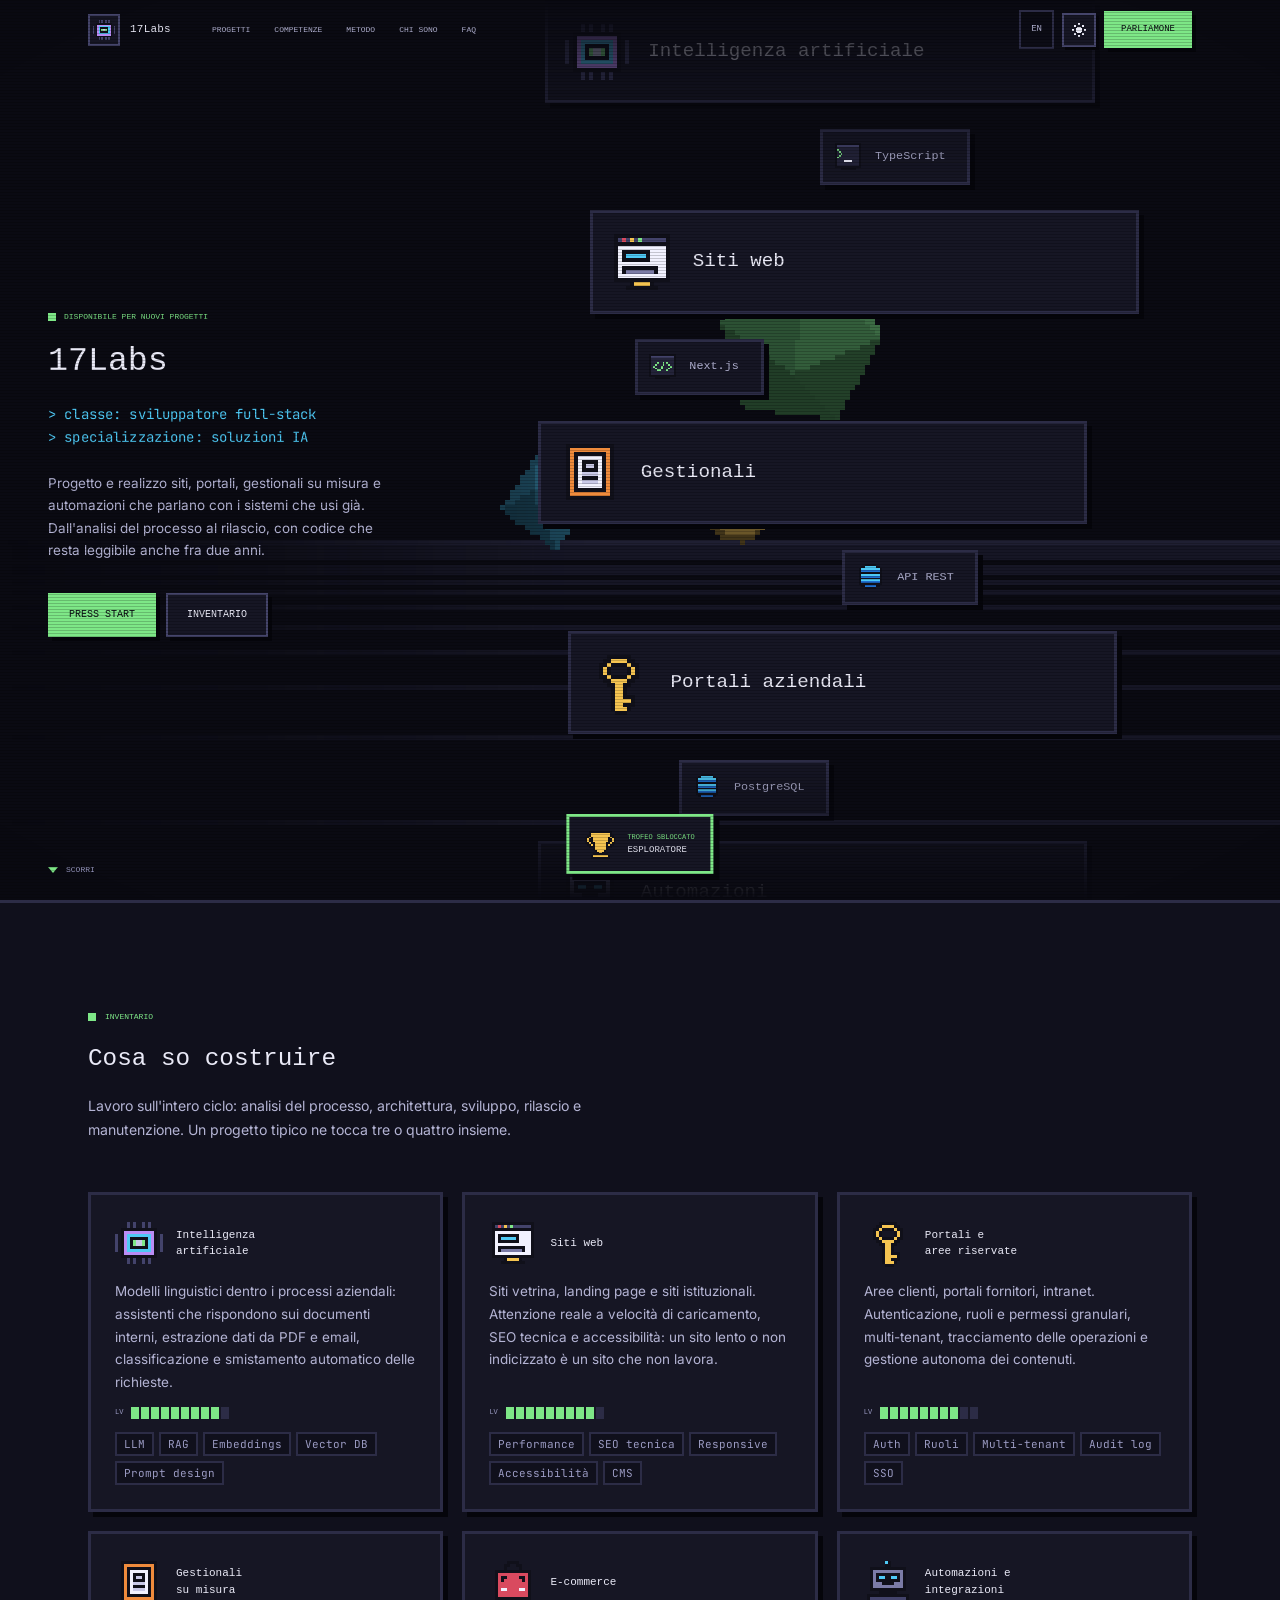
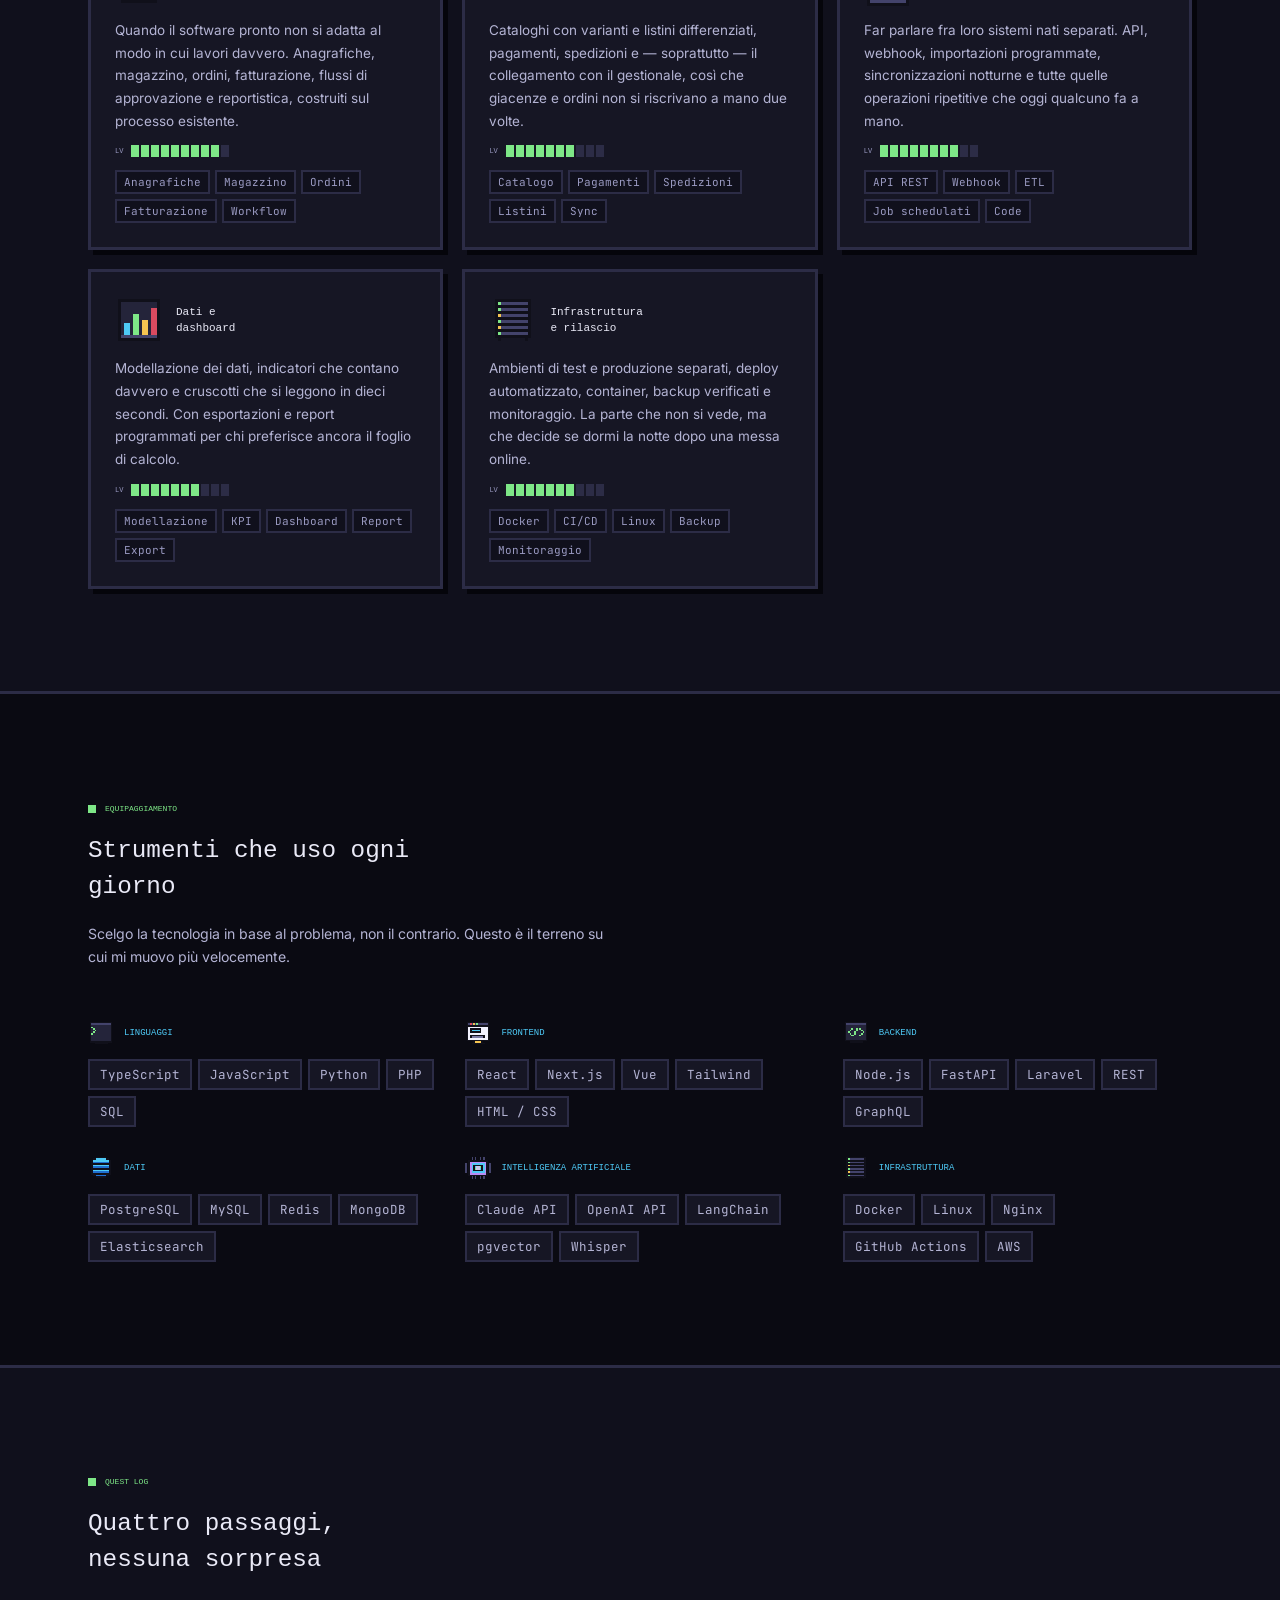
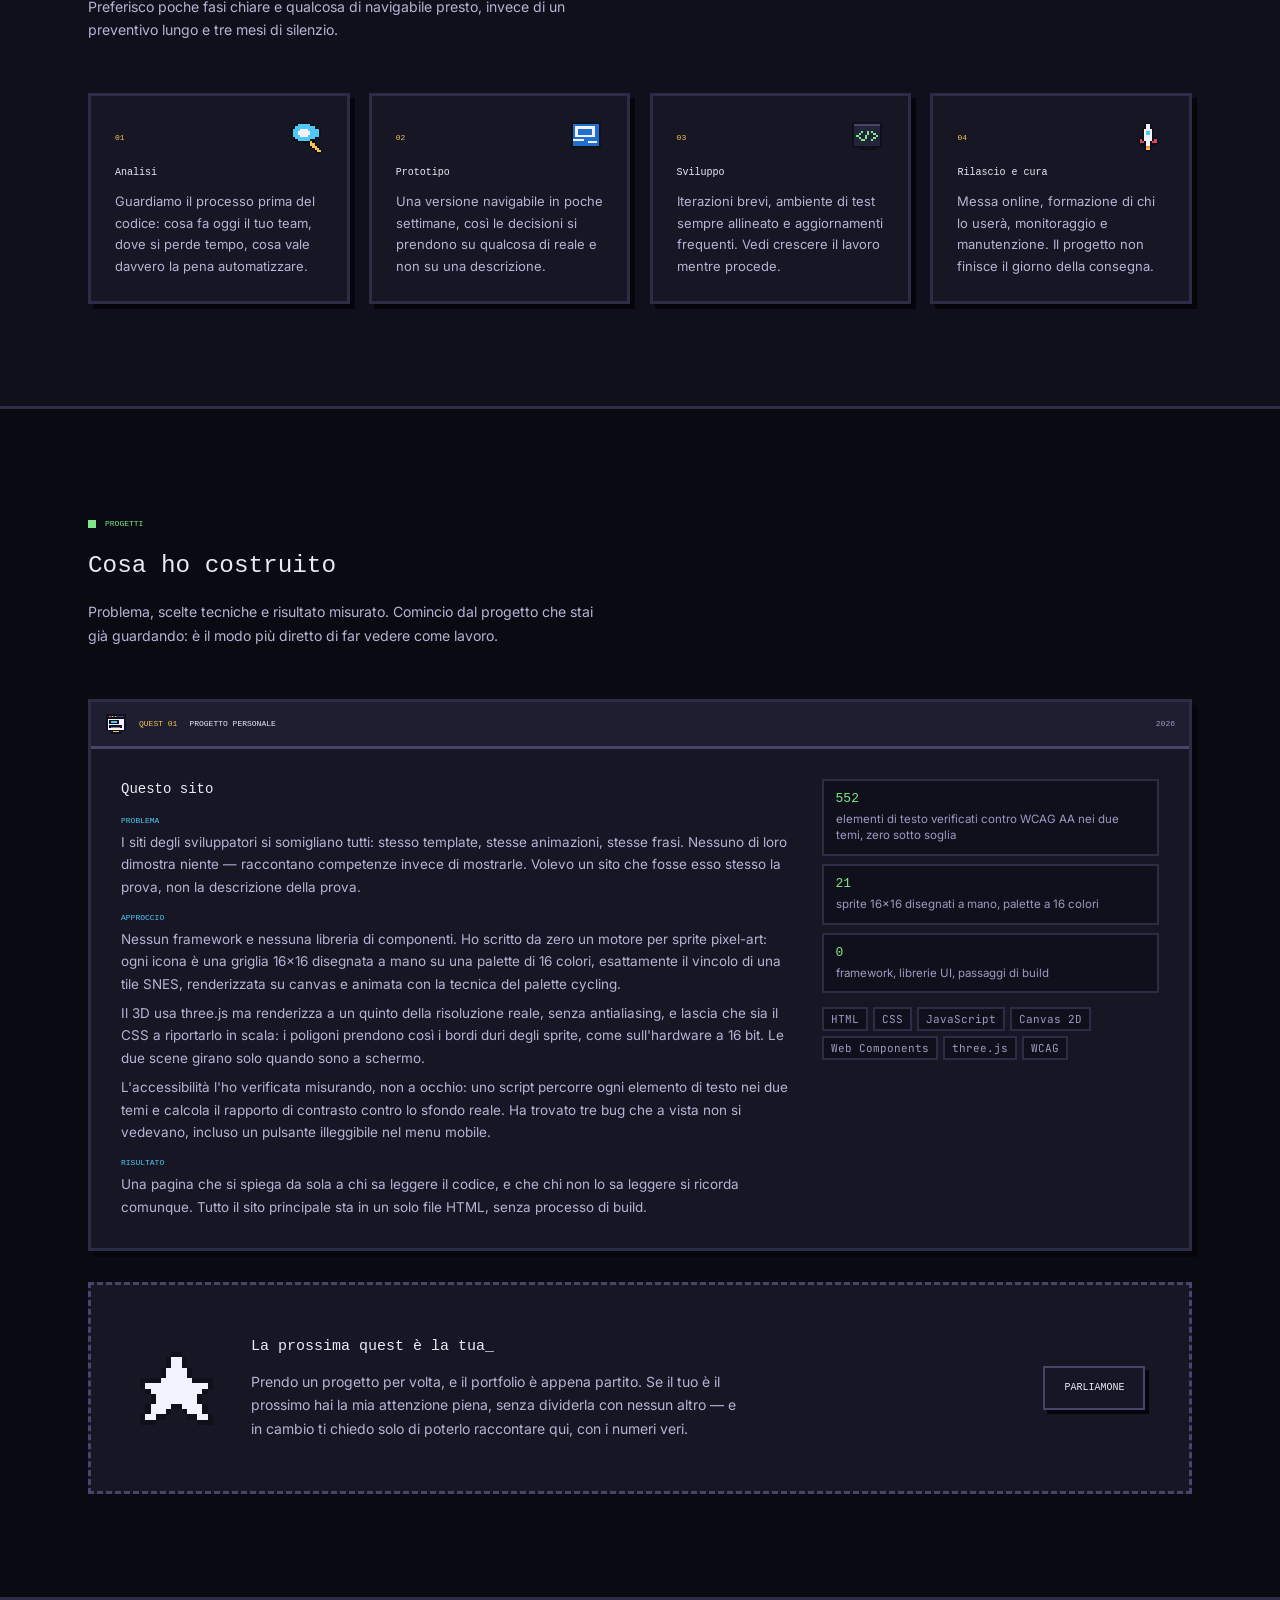
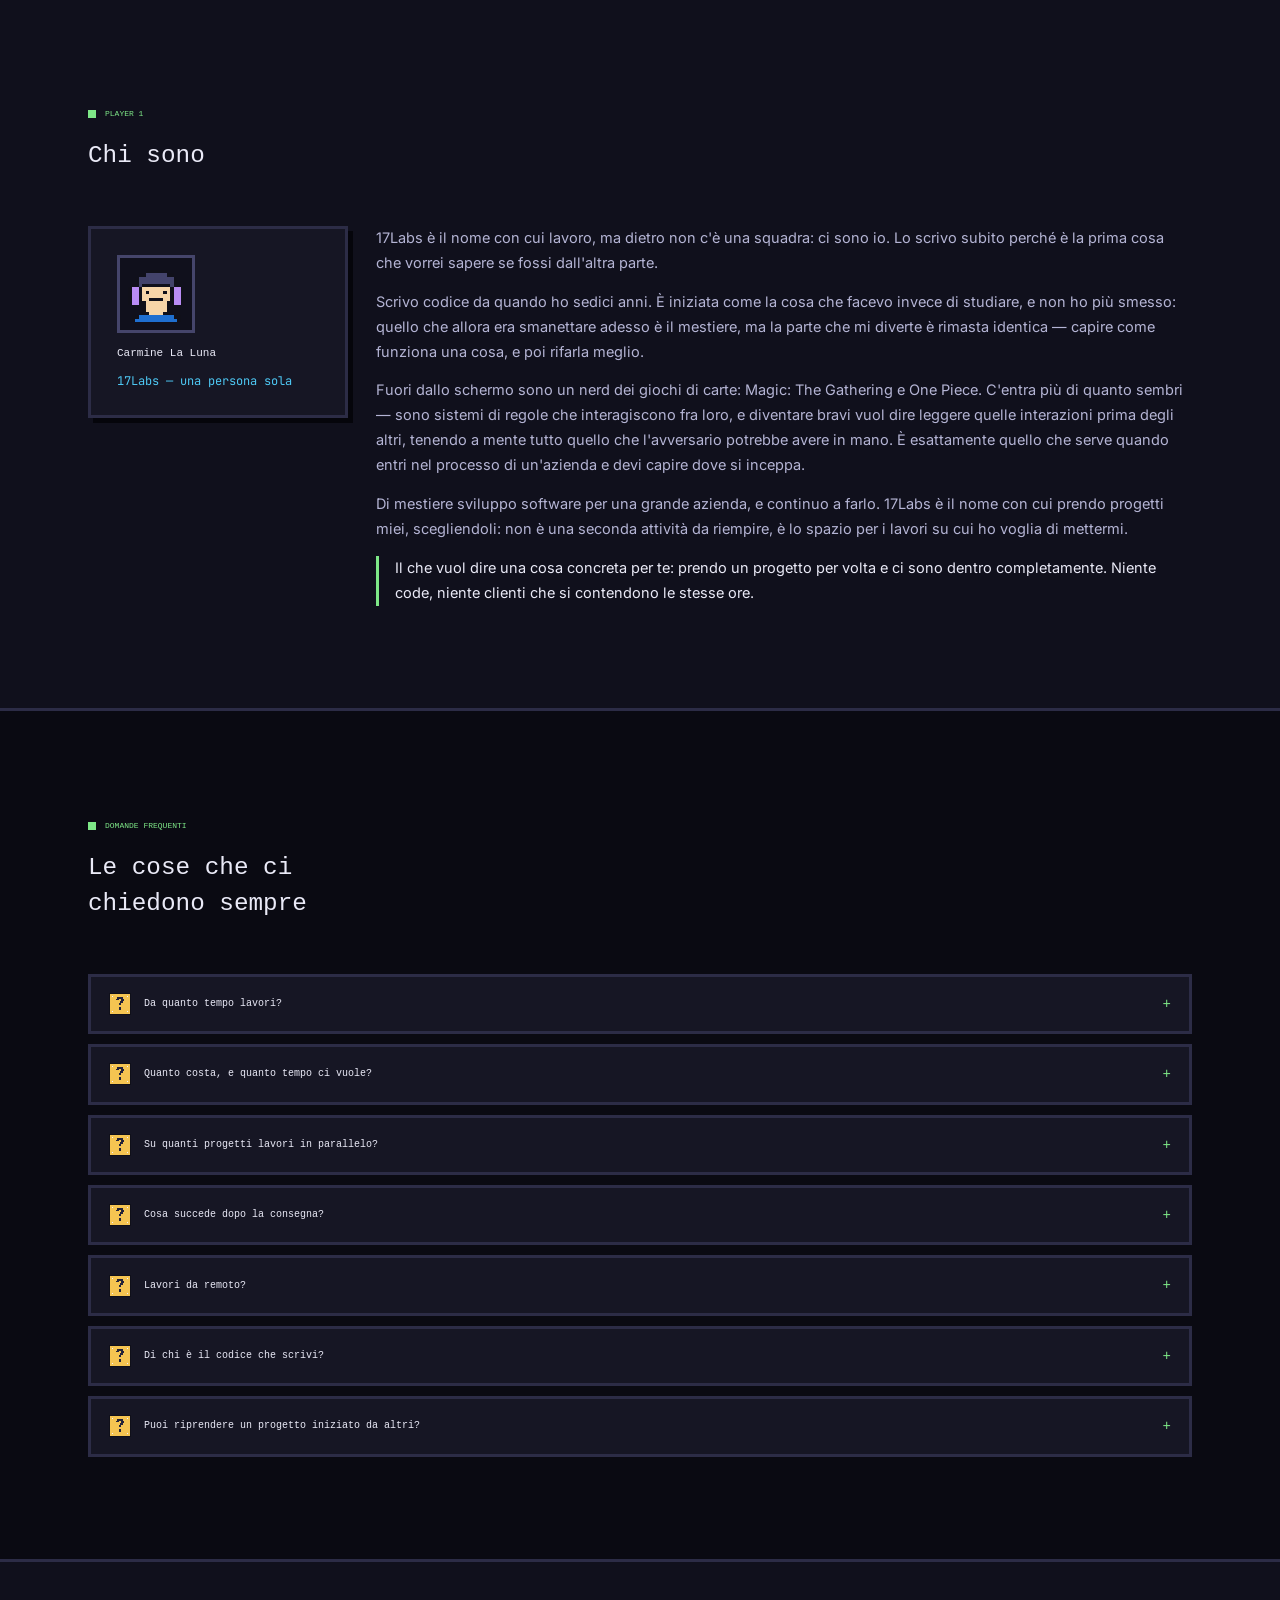
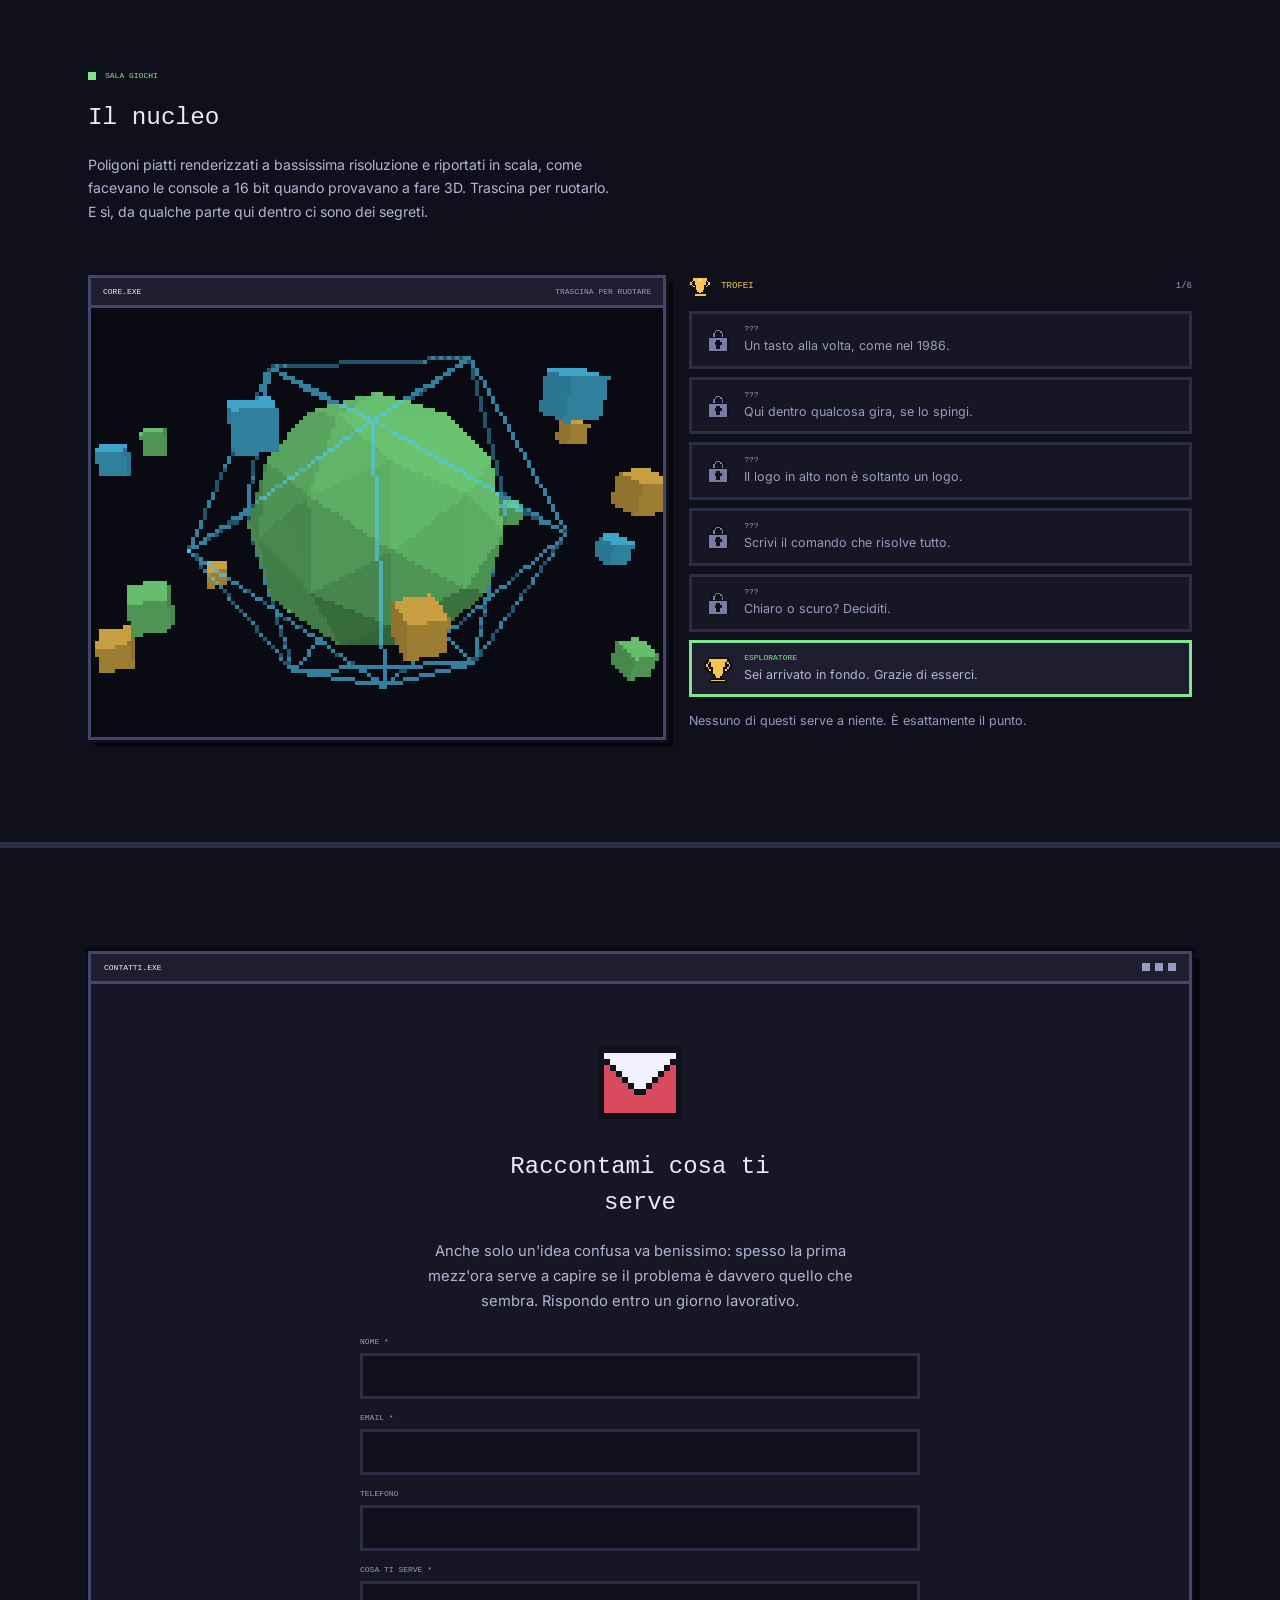
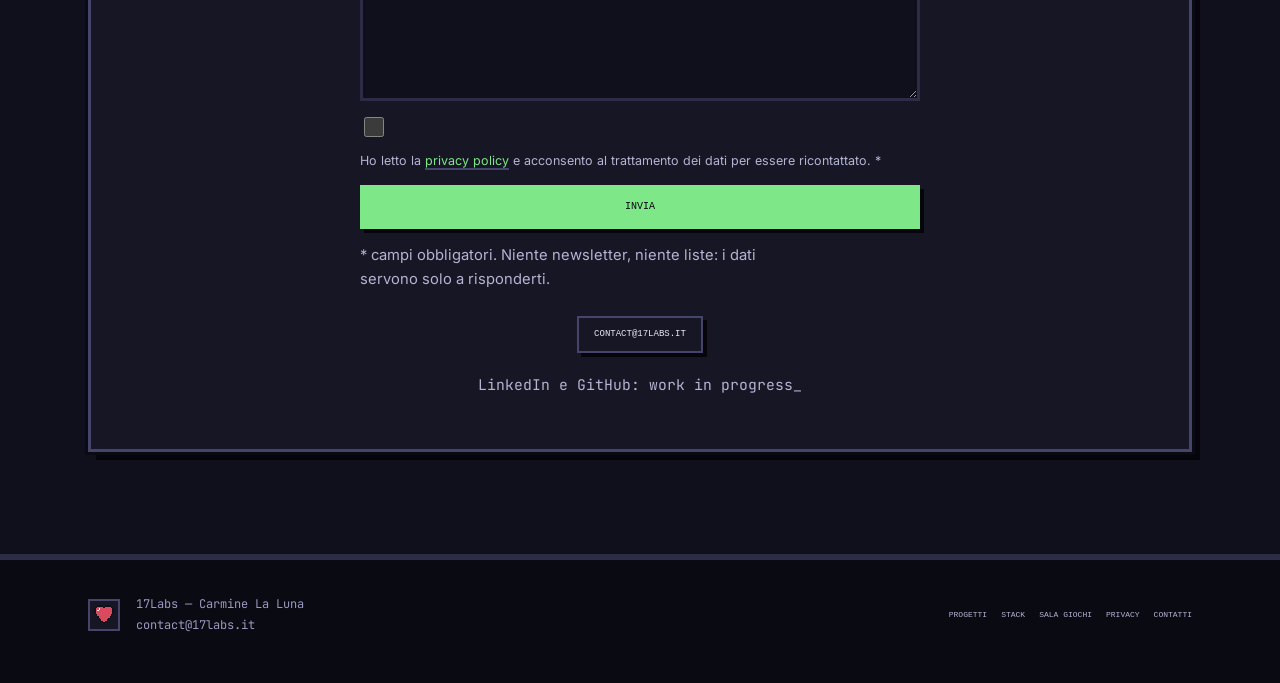
==== index.html @ a0fd3eeb "Sito 17Labs: versione italiana e inglese Sito statico senza framework ne' passaggi di build.  - moto" ====
<!doctype html>
<html lang="it" data-theme="dark">
<head>
<meta charset="utf-8">
<meta name="viewport" content="width=device-width,initial-scale=1,viewport-fit=cover">
<!-- SEGNAPOSTO: nome dello studio e descrizione -->
<title>17Labs — Sviluppo software e soluzioni IA</title>
<meta name="description" content="Siti, portali, gestionali su misura e integrazioni basate su intelligenza artificiale. Dall'analisi al rilascio.">
<meta name="theme-color" content="#0a0a12" media="(prefers-color-scheme: dark)">
<meta name="theme-color" content="#f1f1f3" media="(prefers-color-scheme: light)">
<!-- SEGNAPOSTO: sostituire il dominio quando il sito è online -->
<meta property="og:type" content="website">
<meta property="og:site_name" content="17Labs">
<meta property="og:title" content="17Labs — Sviluppo software e soluzioni IA">
<meta property="og:description" content="Siti, portali, gestionali su misura e integrazioni basate su intelligenza artificiale. Dall'analisi al rilascio.">
<meta property="og:locale" content="it_IT">
<!-- og:image richiede un URL assoluto: relativo non funziona su nessuna piattaforma -->
<meta property="og:image" content="https://17labs.it/og.png">
<meta property="og:image:width" content="1200">
<meta property="og:image:height" content="630">
<meta property="og:image:alt" content="17Labs — sviluppo software e soluzioni IA">
<meta property="og:url" content="https://17labs.it/">
<link rel="canonical" href="https://17labs.it/">
<link rel="alternate" hreflang="it" href="https://17labs.it/">
<link rel="alternate" hreflang="en" href="https://17labs.it/en/">
<link rel="alternate" hreflang="x-default" href="https://17labs.it/">
<meta name="twitter:image" content="https://17labs.it/og.png">
<meta name="twitter:card" content="summary_large_image">
<meta name="twitter:title" content="17Labs — Sviluppo software e soluzioni IA">
<meta name="twitter:description" content="Siti, portali, gestionali su misura e integrazioni basate su intelligenza artificiale.">
<!-- Tipo Person, non ProfessionalService: quest'ultimo dichiara un'attività
     registrata. Passa a ProfessionalService quando apri la partita IVA.
     SEGNAPOSTO: url, email e sameAs con i profili reali. -->
<script type="application/ld+json">
{
  "@context": "https://schema.org",
  "@type": "Person",
  "name": "Carmine La Luna",
  "alternateName": "17Labs",
  "jobTitle": "Sviluppatore software",
  "description": "Sviluppo siti, portali, gestionali su misura e integrazioni basate su intelligenza artificiale.",
  "url": "https://17labs.it/",
  "email": "contact@17labs.it",
  "knowsLanguage": "it",
  "knowsAbout": [
    "Sviluppo software su misura",
    "Sviluppo siti web",
    "Portali e aree riservate",
    "Gestionali aziendali",
    "Integrazione di modelli linguistici"
  ]
}
</script>
<link rel="stylesheet" href="assets/fonts.css">
<link rel="icon" href="data:image/svg+xml,%3Csvg xmlns='http://www.w3.org/2000/svg' viewBox='0 0 16 16' shape-rendering='crispEdges'%3E%3Crect width='16' height='16' fill='%230a0a12'/%3E%3Crect x='3' y='3' width='10' height='10' fill='%23b98cf5'/%3E%3Crect x='4' y='4' width='8' height='8' fill='%234ec9f5'/%3E%3Crect x='6' y='6' width='4' height='4' fill='%23f2f2ff'/%3E%3C/svg%3E">
<script>
  (function () {
    try {
      var t = localStorage.getItem('dev-theme');
      if (t === 'light' || t === 'dark') document.documentElement.setAttribute('data-theme', t);
    } catch (e) {}
  })();
</script>
<link rel="stylesheet" href="assets/style.css">
</head>
<body>

<a class="skip px" href="#top">SALTA AL CONTENUTO</a>
<div class="crt" aria-hidden="true"></div>

<!-- Boot screen: una volta per sessione, saltabile con un tasto qualsiasi -->
<div class="boot" id="boot" hidden>
  <pixel-icon sprite="chip" aria-hidden="true"></pixel-icon>
  <p class="boot__name px">17LABS</p>
  <p class="boot__line" id="boot-line"></p>
  <p class="boot__press px blink">PREMI UN TASTO</p>
</div>

<noscript>
  <p style="padding:80px 20px 20px;max-width:60ch;margin:0 auto;line-height:1.7">
    Questa pagina usa JavaScript per le animazioni e il menu, ma i contenuti
    (competenze, stack, metodo, contatti) sono tutti leggibili qui sotto.
  </p>
</noscript>

<div class="toast" id="toast" role="status" aria-live="polite">
  <pixel-icon sprite="trophy" aria-hidden="true"></pixel-icon>
  <span class="toast__txt">
    <span class="toast__k">TROFEO SBLOCCATO</span>
    <span class="toast__n" id="toast-name"></span>
  </span>
</div>

<!-- ============================ NAV ============================ -->
<header class="nav" id="nav">
  <div class="wrap nav__inner">
    <!-- SEGNAPOSTO: nome dello studio -->
    <a class="brand px" href="#top">
      <span class="brand__mark"><pixel-icon sprite="chip" style="--px-size:22px"></pixel-icon></span>
      17Labs
    </a>
    <nav class="nav__links px">
      <a href="#progetti">PROGETTI</a>
      <a href="#competenze">COMPETENZE</a>
      <a href="#processo">METODO</a>
      <a href="#chi-sono">CHI SONO</a>
      <a href="#faq">FAQ</a>
    </nav>
    <div class="nav__end">
      <a class="lang px" href="en/" hreflang="en" lang="en">EN</a>
      <button class="icon-btn" id="theme-toggle" type="button" aria-label="Cambia tema chiaro/scuro">
        <svg class="icon-sun" viewBox="0 0 16 16" shape-rendering="crispEdges" fill="currentColor"><path d="M7 1h2v2H7zM7 13h2v2H7zM1 7h2v2H1zM13 7h2v2h-2zM3 3h2v2H3zM11 3h2v2h-2zM3 11h2v2H3zM11 11h2v2h-2zM6 5h4v1H6zM5 6h6v4H5zM6 10h4v1H6z"/></svg>
        <svg class="icon-moon" viewBox="0 0 16 16" shape-rendering="crispEdges" fill="currentColor"><path d="M5 2h6v1H5zM4 3h5v1H4zM3 4h4v1H3zM3 5h3v1H3zM2 6h4v1H2zM2 7h4v1H2zM2 8h4v1H2zM2 9h4v1H2zM3 10h3v1H3zM3 11h4v1H3zM4 12h5v1H4zM5 13h6v1H5z"/></svg>
      </button>
      <a class="btn btn--primary" href="#contatti">PARLIAMONE</a>
      <button class="icon-btn nav__burger" id="nav-toggle" type="button"
              aria-expanded="false" aria-controls="nav-menu" aria-label="Apri il menu">
        <svg viewBox="0 0 16 16" shape-rendering="crispEdges" fill="currentColor" aria-hidden="true"><path d="M2 3h12v2H2zM2 7h12v2H2zM2 11h12v2H2z"/></svg>
      </button>
    </div>
  </div>

  <nav class="nav__menu" id="nav-menu" hidden aria-label="Menu principale">
    <a href="#progetti">PROGETTI</a>
    <a href="#competenze">COMPETENZE</a>
    <a href="#processo">METODO</a>
    <a href="#chi-sono">CHI SONO</a>
    <a href="#stack">STACK</a>
    <a href="#faq">FAQ</a>
    <a href="#arcade">SALA GIOCHI</a>
    <a class="btn btn--primary btn--lg" href="#contatti">PARLIAMONE</a>
  </nav>
</header>

<!-- ============================ HERO ============================ -->
<main id="top">
<section class="hero">
  <div class="hero__gl" id="hero-gl" aria-hidden="true"></div>
  <div class="hero__intro">
    <p class="hero__kicker px"><i class="blink"></i>DISPONIBILE PER NUOVI PROGETTI</p>
    <!-- SEGNAPOSTO: nome dello studio -->
    <h1>17Labs</h1>
    <p class="hero__class">&gt; classe: sviluppatore full-stack<br>&gt; specializzazione: soluzioni IA</p>
    <p class="hero__body">
      Progetto e realizzo siti, portali, gestionali su misura e automazioni che parlano
      con i sistemi che usi già. Dall'analisi del processo al rilascio, con codice
      che resta leggibile anche fra due anni.
    </p>
    <div class="hero__cta">
      <a class="btn btn--primary btn--lg" href="#contatti">PRESS START</a>
      <a class="btn btn--lg" href="#competenze">INVENTARIO</a>
    </div>
  </div>

  <div class="hero__stage">
    <div class="marquee" id="marquee">
      <div class="marquee__track" id="track"><!-- generato via JS --></div>
    </div>
  </div>

  <p class="scroll-hint px"><i></i> SCORRI</p>
</section>

<!-- ============================ COMPETENZE ============================ -->
<section class="section section--alt" id="competenze">
  <div class="wrap">
    <div class="section__head">
      <p class="eyebrow px"><i></i>INVENTARIO</p>
      <h2>Cosa so costruire</h2>
      <p class="section__lede">
        Lavoro sull'intero ciclo: analisi del processo, architettura, sviluppo, rilascio e
        manutenzione. Un progetto tipico ne tocca tre o quattro insieme.
      </p>
    </div>

    <!-- NOTA: i valori data-level (0-10) sono da tarare, li ho messi come segnaposto -->
    <div class="skills">
      <article class="skill">
        <div class="skill__top">
          <pixel-icon sprite="chip" aria-hidden="true"></pixel-icon>
          <h3>Intelligenza<br>artificiale</h3>
        </div>
        <p>Modelli linguistici dentro i processi aziendali: assistenti che rispondono sui documenti interni, estrazione dati da PDF e email, classificazione e smistamento automatico delle richieste.</p>
        <div class="xp" data-level="9"><span class="xp__label px">LV</span><span class="xp__bar"></span></div>
        <ul class="tags"><li>LLM</li><li>RAG</li><li>Embeddings</li><li>Vector DB</li><li>Prompt design</li></ul>
      </article>

      <article class="skill">
        <div class="skill__top">
          <pixel-icon sprite="browser" aria-hidden="true"></pixel-icon>
          <h3>Siti web</h3>
        </div>
        <p>Siti vetrina, landing page e siti istituzionali. Attenzione reale a velocità di caricamento, SEO tecnica e accessibilità: un sito lento o non indicizzato è un sito che non lavora.</p>
        <div class="xp" data-level="9"><span class="xp__label px">LV</span><span class="xp__bar"></span></div>
        <ul class="tags"><li>Performance</li><li>SEO tecnica</li><li>Responsive</li><li>Accessibilità</li><li>CMS</li></ul>
      </article>

      <article class="skill">
        <div class="skill__top">
          <pixel-icon sprite="key" aria-hidden="true"></pixel-icon>
          <h3>Portali e<br>aree riservate</h3>
        </div>
        <p>Aree clienti, portali fornitori, intranet. Autenticazione, ruoli e permessi granulari, multi-tenant, tracciamento delle operazioni e gestione autonoma dei contenuti.</p>
        <div class="xp" data-level="8"><span class="xp__label px">LV</span><span class="xp__bar"></span></div>
        <ul class="tags"><li>Auth</li><li>Ruoli</li><li>Multi-tenant</li><li>Audit log</li><li>SSO</li></ul>
      </article>

      <article class="skill">
        <div class="skill__top">
          <pixel-icon sprite="ledger" aria-hidden="true"></pixel-icon>
          <h3>Gestionali<br>su misura</h3>
        </div>
        <p>Quando il software pronto non si adatta al modo in cui lavori davvero. Anagrafiche, magazzino, ordini, fatturazione, flussi di approvazione e reportistica, costruiti sul processo esistente.</p>
        <div class="xp" data-level="9"><span class="xp__label px">LV</span><span class="xp__bar"></span></div>
        <ul class="tags"><li>Anagrafiche</li><li>Magazzino</li><li>Ordini</li><li>Fatturazione</li><li>Workflow</li></ul>
      </article>

      <article class="skill">
        <div class="skill__top">
          <pixel-icon sprite="bag" aria-hidden="true"></pixel-icon>
          <h3>E-commerce</h3>
        </div>
        <p>Cataloghi con varianti e listini differenziati, pagamenti, spedizioni e — soprattutto — il collegamento con il gestionale, così che giacenze e ordini non si riscrivano a mano due volte.</p>
        <div class="xp" data-level="7"><span class="xp__label px">LV</span><span class="xp__bar"></span></div>
        <ul class="tags"><li>Catalogo</li><li>Pagamenti</li><li>Spedizioni</li><li>Listini</li><li>Sync</li></ul>
      </article>

      <article class="skill">
        <div class="skill__top">
          <pixel-icon sprite="robot" aria-hidden="true"></pixel-icon>
          <h3>Automazioni e<br>integrazioni</h3>
        </div>
        <p>Far parlare fra loro sistemi nati separati. API, webhook, importazioni programmate, sincronizzazioni notturne e tutte quelle operazioni ripetitive che oggi qualcuno fa a mano.</p>
        <div class="xp" data-level="8"><span class="xp__label px">LV</span><span class="xp__bar"></span></div>
        <ul class="tags"><li>API REST</li><li>Webhook</li><li>ETL</li><li>Job schedulati</li><li>Code</li></ul>
      </article>

      <article class="skill">
        <div class="skill__top">
          <pixel-icon sprite="chart" aria-hidden="true"></pixel-icon>
          <h3>Dati e<br>dashboard</h3>
        </div>
        <p>Modellazione dei dati, indicatori che contano davvero e cruscotti che si leggono in dieci secondi. Con esportazioni e report programmati per chi preferisce ancora il foglio di calcolo.</p>
        <div class="xp" data-level="7"><span class="xp__label px">LV</span><span class="xp__bar"></span></div>
        <ul class="tags"><li>Modellazione</li><li>KPI</li><li>Dashboard</li><li>Report</li><li>Export</li></ul>
      </article>

      <article class="skill">
        <div class="skill__top">
          <pixel-icon sprite="server" aria-hidden="true"></pixel-icon>
          <h3>Infrastruttura<br>e rilascio</h3>
        </div>
        <p>Ambienti di test e produzione separati, deploy automatizzato, container, backup verificati e monitoraggio. La parte che non si vede, ma che decide se dormi la notte dopo una messa online.</p>
        <div class="xp" data-level="7"><span class="xp__label px">LV</span><span class="xp__bar"></span></div>
        <ul class="tags"><li>Docker</li><li>CI/CD</li><li>Linux</li><li>Backup</li><li>Monitoraggio</li></ul>
      </article>
    </div>
  </div>
</section>

<!-- ============================ STACK ============================ -->
<section class="section" id="stack">
  <div class="wrap">
    <div class="section__head">
      <p class="eyebrow px"><i></i>EQUIPAGGIAMENTO</p>
      <h2>Strumenti che uso ogni giorno</h2>
      <p class="section__lede">
        Scelgo la tecnologia in base al problema, non il contrario. Questo è il terreno su cui mi muovo più velocemente.
      </p>
    </div>

    <div class="stack">
      <div>
        <p class="stack__title"><pixel-icon sprite="terminal" aria-hidden="true"></pixel-icon>LINGUAGGI</p>
        <ul class="stack__list"><li>TypeScript</li><li>JavaScript</li><li>Python</li><li>PHP</li><li>SQL</li></ul>
      </div>
      <div>
        <p class="stack__title"><pixel-icon sprite="browser" aria-hidden="true"></pixel-icon>FRONTEND</p>
        <ul class="stack__list"><li>React</li><li>Next.js</li><li>Vue</li><li>Tailwind</li><li>HTML / CSS</li></ul>
      </div>
      <div>
        <p class="stack__title"><pixel-icon sprite="code" aria-hidden="true"></pixel-icon>BACKEND</p>
        <ul class="stack__list"><li>Node.js</li><li>FastAPI</li><li>Laravel</li><li>REST</li><li>GraphQL</li></ul>
      </div>
      <div>
        <p class="stack__title"><pixel-icon sprite="db" aria-hidden="true"></pixel-icon>DATI</p>
        <ul class="stack__list"><li>PostgreSQL</li><li>MySQL</li><li>Redis</li><li>MongoDB</li><li>Elasticsearch</li></ul>
      </div>
      <div>
        <p class="stack__title"><pixel-icon sprite="chip" aria-hidden="true"></pixel-icon>INTELLIGENZA ARTIFICIALE</p>
        <ul class="stack__list"><li>Claude API</li><li>OpenAI API</li><li>LangChain</li><li>pgvector</li><li>Whisper</li></ul>
      </div>
      <div>
        <p class="stack__title"><pixel-icon sprite="server" aria-hidden="true"></pixel-icon>INFRASTRUTTURA</p>
        <ul class="stack__list"><li>Docker</li><li>Linux</li><li>Nginx</li><li>GitHub Actions</li><li>AWS</li></ul>
      </div>
    </div>
  </div>
</section>

<!-- ============================ PROCESSO ============================ -->
<section class="section section--alt" id="processo">
  <div class="wrap">
    <div class="section__head">
      <p class="eyebrow px"><i></i>QUEST LOG</p>
      <h2>Quattro passaggi, nessuna sorpresa</h2>
      <p class="section__lede">
        Preferisco poche fasi chiare e qualcosa di navigabile presto, invece di un preventivo lungo
        e tre mesi di silenzio.
      </p>
    </div>

    <div class="steps">
      <article class="step">
        <div class="step__top"><span class="step__n">01</span><pixel-icon sprite="magnifier" aria-hidden="true"></pixel-icon></div>
        <h3>Analisi</h3>
        <p>Guardiamo il processo prima del codice: cosa fa oggi il tuo team, dove si perde tempo, cosa vale davvero la pena automatizzare.</p>
      </article>
      <article class="step">
        <div class="step__top"><span class="step__n">02</span><pixel-icon sprite="blueprint" aria-hidden="true"></pixel-icon></div>
        <h3>Prototipo</h3>
        <p>Una versione navigabile in poche settimane, così le decisioni si prendono su qualcosa di reale e non su una descrizione.</p>
      </article>
      <article class="step">
        <div class="step__top"><span class="step__n">03</span><pixel-icon sprite="code" aria-hidden="true"></pixel-icon></div>
        <h3>Sviluppo</h3>
        <p>Iterazioni brevi, ambiente di test sempre allineato e aggiornamenti frequenti. Vedi crescere il lavoro mentre procede.</p>
      </article>
      <article class="step">
        <div class="step__top"><span class="step__n">04</span><pixel-icon sprite="rocket" aria-hidden="true"></pixel-icon></div>
        <h3>Rilascio e cura</h3>
        <p>Messa online, formazione di chi lo userà, monitoraggio e manutenzione. Il progetto non finisce il giorno della consegna.</p>
      </article>
    </div>
  </div>
</section>

<!-- ============================ PROGETTI ============================
     QUEST 01 è reale e verificabile: descrive questo sito.
     Le quest successive vanno aggiunte duplicando la scheda, una per
     ogni progetto vero. Meglio uno documentato bene che tre vaghi.
================================================================= -->
<section class="section" id="progetti">
  <div class="wrap">
    <div class="section__head">
      <p class="eyebrow px"><i></i>PROGETTI</p>
      <h2>Cosa ho costruito</h2>
      <p class="section__lede">
        Problema, scelte tecniche e risultato misurato. Comincio dal progetto che stai
        già guardando: è il modo più diretto di far vedere come lavoro.
      </p>
    </div>

    <div class="cases">
      <article class="case">
        <div class="case__bar">
          <pixel-icon sprite="browser" aria-hidden="true"></pixel-icon>
          <span class="case__id">QUEST 01</span>
          <span>PROGETTO PERSONALE</span>
          <span class="case__who">2026</span>
        </div>
        <div class="case__body">
          <div>
            <h3>Questo sito</h3>
            <div class="case__blocks">
              <div class="case__block">
                <span class="case__k">PROBLEMA</span>
                <p>I siti degli sviluppatori si somigliano tutti: stesso template, stesse
                   animazioni, stesse frasi. Nessuno di loro dimostra niente — raccontano
                   competenze invece di mostrarle. Volevo un sito che fosse esso stesso
                   la prova, non la descrizione della prova.</p>
              </div>
              <div class="case__block">
                <span class="case__k">APPROCCIO</span>
                <p>Nessun framework e nessuna libreria di componenti. Ho scritto da zero un
                   motore per sprite pixel-art: ogni icona è una griglia 16×16 disegnata a
                   mano su una palette di 16 colori, esattamente il vincolo di una tile SNES,
                   renderizzata su canvas e animata con la tecnica del palette cycling.</p>
                <p>Il 3D usa three.js ma renderizza a un quinto della risoluzione reale,
                   senza antialiasing, e lascia che sia il CSS a riportarlo in scala: i
                   poligoni prendono così i bordi duri degli sprite, come sull'hardware a
                   16 bit. Le due scene girano solo quando sono a schermo.</p>
                <p>L'accessibilità l'ho verificata misurando, non a occhio: uno script
                   percorre ogni elemento di testo nei due temi e calcola il rapporto di
                   contrasto contro lo sfondo reale. Ha trovato tre bug che a vista non si
                   vedevano, incluso un pulsante illeggibile nel menu mobile.</p>
              </div>
              <div class="case__block">
                <span class="case__k">RISULTATO</span>
                <p>Una pagina che si spiega da sola a chi sa leggere il codice, e che chi
                   non lo sa leggere si ricorda comunque. Tutto il sito principale sta in un
                   solo file HTML, senza processo di build.</p>
              </div>
            </div>
          </div>
          <div class="case__side">
            <div class="case__metrics">
              <div class="metric"><b>552</b><span>elementi di testo verificati contro WCAG AA nei due temi, zero sotto soglia</span></div>
              <div class="metric"><b>21</b><span>sprite 16×16 disegnati a mano, palette a 16 colori</span></div>
              <div class="metric"><b>0</b><span>framework, librerie UI, passaggi di build</span></div>
            </div>
            <ul class="tags"><li>HTML</li><li>CSS</li><li>JavaScript</li><li>Canvas 2D</li><li>Web Components</li><li>three.js</li><li>WCAG</li></ul>
          </div>
        </div>
      </article>

      <!-- ▼ DUPLICA QUESTA SCHEDA PER OGNI NUOVO PROGETTO ▼
      <article class="case">
        <div class="case__bar">
          <pixel-icon sprite="ledger" aria-hidden="true"></pixel-icon>
          <span class="case__id">QUEST 02</span>
          <span>[TIPO DI PROGETTO]</span>
          <span class="case__who">[cliente o "progetto personale"] · [anno]</span>
        </div>
        <div class="case__body">
          <div>
            <h3>[Titolo]</h3>
            <div class="case__blocks">
              <div class="case__block"><span class="case__k">PROBLEMA</span><p>[…]</p></div>
              <div class="case__block"><span class="case__k">APPROCCIO</span><p>[…]</p></div>
              <div class="case__block"><span class="case__k">RISULTATO</span><p>[…]</p></div>
            </div>
          </div>
          <div class="case__side">
            <div class="case__metrics">
              <div class="metric"><b>—</b><span>[metrica]</span></div>
            </div>
            <ul class="tags"><li>[stack]</li></ul>
          </div>
        </div>
      </article>
      ▲ FINE MODELLO ▲ -->
    </div>

    <div class="soon" style="margin-top:clamp(20px,2.4vw,32px)">
      <pixel-icon sprite="star" aria-hidden="true"></pixel-icon>
      <div class="soon__text">
        <h3>La prossima quest è la tua<span class="blink">_</span></h3>
        <p>Prendo un progetto per volta, e il portfolio è appena partito. Se il tuo è il
           prossimo hai la mia attenzione piena, senza dividerla con nessun altro — e in
           cambio ti chiedo solo di poterlo raccontare qui, con i numeri veri.</p>
      </div>
      <a class="btn btn--lg" href="#contatti">PARLIAMONE</a>
    </div>
  </div>
</section>

<!-- ============================ CHI SONO ============================ -->
<section class="section section--alt" id="chi-sono">
  <div class="wrap">
    <div class="section__head">
      <p class="eyebrow px"><i></i>PLAYER 1</p>
      <h2>Chi sono</h2>
    </div>

    <div class="about">
      <div class="about__card">
        <span class="member__face"><pixel-icon sprite="dev1" aria-hidden="true"></pixel-icon></span>
        <h3>Carmine La Luna</h3>
        <p class="member__role">17Labs — una persona sola</p>
      </div>
      <div class="about__text">
        <p>17Labs è il nome con cui lavoro, ma dietro non c'è una squadra: ci sono io.
           Lo scrivo subito perché è la prima cosa che vorrei sapere se fossi dall'altra parte.</p>
        <p>Scrivo codice da quando ho sedici anni. È iniziata come la cosa che facevo
           invece di studiare, e non ho più smesso: quello che allora era smanettare adesso
           è il mestiere, ma la parte che mi diverte è rimasta identica — capire come
           funziona una cosa, e poi rifarla meglio.</p>
        <p>Fuori dallo schermo sono un nerd dei giochi di carte: Magic: The Gathering e
           One Piece. C'entra più di quanto sembri — sono sistemi di regole che
           interagiscono fra loro, e diventare bravi vuol dire leggere quelle interazioni
           prima degli altri, tenendo a mente tutto quello che l'avversario potrebbe avere
           in mano. È esattamente quello che serve quando entri nel processo di un'azienda
           e devi capire dove si inceppa.</p>
        <!-- SEGNAPOSTO: verifica il tuo contratto di lavoro prima di pubblicare questa riga.
             Molti contratti regolano l'attività autonoma parallela. -->
        <p>Di mestiere sviluppo software per una grande azienda, e continuo a farlo.
           17Labs è il nome con cui prendo progetti miei, scegliendoli: non è una seconda
           attività da riempire, è lo spazio per i lavori su cui ho voglia di mettermi.</p>
        <p>Il che vuol dire una cosa concreta per te: prendo un progetto per volta e ci sono
           dentro completamente. Niente code, niente clienti che si contendono le stesse ore.</p>
      </div>
    </div>
  </div>
</section>

<!-- ============================ FAQ ============================ -->
<section class="section" id="faq">
  <div class="wrap">
    <div class="section__head">
      <p class="eyebrow px"><i></i>DOMANDE FREQUENTI</p>
      <h2>Le cose che ci chiedono sempre</h2>
    </div>

    <div class="faq">
      <details>
        <summary><pixel-icon sprite="qblock" aria-hidden="true"></pixel-icon>Da quanto tempo lavori?</summary>
        <div class="faq__a">
          <p>Scrivo codice da quando ho sedici anni e lo faccio di mestiere: sviluppo
             software per una grande azienda, a tempo pieno.</p>
          <p>17Labs è il nome con cui prendo progetti miei, ed è partita da poco. Quindi
             qui sotto trovi lavoro personale documentato, non un elenco di clienti: è una
             scelta, non un vuoto da riempire con nomi presi in prestito.</p>
        </div>
      </details>
      <details>
        <summary><pixel-icon sprite="qblock" aria-hidden="true"></pixel-icon>Quanto costa, e quanto tempo ci vuole?</summary>
        <div class="faq__a">
          <p>Dipende davvero dal progetto, e ti risparmio il listino finto: un sito vetrina
             e un gestionale che tocca cinque reparti non hanno niente in comune né come
             prezzo né come tempi.</p>
          <p>Il modo più veloce per saperlo è una chiamata. Ti faccio qualche domanda su
             cosa succede oggi nel tuo processo e ti do una stima onesta — se il lavoro non
             ha senso te lo dico, invece di venderti qualcosa.</p>
        </div>
      </details>
      <details>
        <summary><pixel-icon sprite="qblock" aria-hidden="true"></pixel-icon>Su quanti progetti lavori in parallelo?</summary>
        <div class="faq__a">
          <p>Uno. Quando prendo un lavoro ci sono dentro completamente, senza code e senza
             dividermi fra clienti che si contendono le stesse ore.</p>
          <p>È il vantaggio concreto di essere una persona sola invece di uno studio: non
             sei mai il progetto che aspetta.</p>
        </div>
      </details>
      <details>
        <summary><pixel-icon sprite="qblock" aria-hidden="true"></pixel-icon>Cosa succede dopo la consegna?</summary>
        <div class="faq__a">
          <p>La consegna include un periodo di assistenza. È volutamente breve — indicativamente
             un mese — perché serve a coprire le cose che saltano fuori solo quando il
             software entra davvero in uso: una correzione, un dettaglio da sistemare,
             una domanda di chi lo usa tutti i giorni.</p>
          <p>Se poi vuoi continuare, si estende. Ma preferisco che sia una scelta tua a
             consegna avvenuta, non una firma messa prima di aver visto come va.</p>
        </div>
      </details>
      <details>
        <summary><pixel-icon sprite="qblock" aria-hidden="true"></pixel-icon>Lavori da remoto?</summary>
        <div class="faq__a">
          <p>Sì, ovunque. Lavoro da remoto senza limiti geografici: quello che serve è una
             videochiamata ogni tanto e un canale scritto dove trovarmi.</p>
        </div>
      </details>
      <details>
        <summary><pixel-icon sprite="qblock" aria-hidden="true"></pixel-icon>Di chi è il codice che scrivi?</summary>
        <div class="faq__a">
          <p>Il codice del progetto è tuo. Quello che scrivo per te — la logica del tuo
             processo, il modello dei dati, le interfacce — te lo consegno con accesso
             completo al repository, e resta tuo. Se un domani vuoi cambiare fornitore o
             portarti il lavoro dentro casa, non devi chiedermi il permesso.</p>
          <p>Un'eccezione c'è, ed è giusto dirla subito: le librerie e i componenti generici
             che mi porto dietro da un progetto all'altro restano miei, e tu ne ricevi una
             licenza d'uso illimitata e perpetua dentro il tuo progetto. Non serve a legarti
             — serve a non farmi ripartire da zero ogni volta, e quindi a farti costare meno
             il lavoro.</p>
          <p>Mi tengo solo il diritto di citare il progetto nel portfolio. Se preferisci di
             no, basta dirlo.</p>
        </div>
      </details>
      <details>
        <summary><pixel-icon sprite="qblock" aria-hidden="true"></pixel-icon>Puoi riprendere un progetto iniziato da altri?</summary>
        <div class="faq__a">
          <p>Dipende, e va guardato prima di promettere qualcosa. Mandami il codice e
             raccontami dove vi siete fermati: faccio una valutazione di quanto è
             recuperabile, cosa conviene riscrivere e se ha senso proseguire o ripartire.</p>
          <p>La valutazione te la do comunque, anche se poi decidiamo di non lavorare
             insieme. Meglio una risposta chiara che un preventivo su qualcosa che non ho
             ancora visto.</p>
        </div>
      </details>
    </div>
  </div>
</section>

<!-- ============================ ARCADE / SEGRETI ============================ -->
<section class="section section--alt" id="arcade">
  <div class="wrap">
    <div class="section__head">
      <p class="eyebrow px"><i></i>SALA GIOCHI</p>
      <h2>Il nucleo</h2>
      <p class="section__lede">
        Poligoni piatti renderizzati a bassissima risoluzione e riportati in scala,
        come facevano le console a 16 bit quando provavano a fare 3D. Trascina per ruotarlo.
        E sì, da qualche parte qui dentro ci sono dei segreti.
      </p>
    </div>

    <div class="arcade">
      <div class="screen">
        <div class="screen__bar">
          <span>CORE.EXE</span>
          <span class="screen__hint">TRASCINA PER RUOTARE</span>
        </div>
        <div class="screen__gl" id="core-gl">
          <p class="screen__fallback">Scena 3D non caricata.<br>WebGL non disponibile o libreria irraggiungibile.<br>Il resto della pagina funziona lo stesso.</p>
        </div>
      </div>

      <div>
        <p class="trophies__head"><pixel-icon sprite="trophy" style="--px-size:22px"></pixel-icon>TROFEI<span class="trophies__count" id="tr-count">0/6</span></p>
        <ul class="trophies" id="trophies"></ul>
        <p class="trophies__foot">Nessuno di questi serve a niente. È esattamente il punto.</p>
      </div>
    </div>
  </div>
</section>

<!-- ============================ CONTATTI ============================ -->
<section class="section section--alt" id="contatti">
  <div class="wrap">
    <div class="dialog">
      <div class="dialog__bar">
        <span>CONTATTI.EXE</span>
        <span class="dialog__dots"><i></i><i></i><i></i></span>
      </div>
      <div class="dialog__body">
        <pixel-icon sprite="mail" aria-hidden="true"></pixel-icon>
        <h2>Raccontami cosa ti serve</h2>
        <p>Anche solo un'idea confusa va benissimo: spesso la prima mezz'ora serve a capire
           se il problema è davvero quello che sembra. Rispondo entro un giorno lavorativo.</p>

        <!-- ============================================================
             Collegato a Web3Forms. L'invio avviene in AJAX, quindi chi
             scrive resta su questa pagina invece di finire sulla schermata
             di ringraziamento del servizio.

             La access_key è pubblica per progetto: Web3Forms la lega alla
             tua casella e la protegge lato loro. Chi guarda il sorgente la
             vede — è normale, ma se inizia ad arrivare spam rigenerala dal
             pannello e sostituiscila qui e in en/index.html.
             ============================================================ -->
        <form class="form" id="contact-form" method="post"
              action="https://api.web3forms.com/submit" novalidate>
          <input type="hidden" name="access_key" value="41769e19-1d47-4e3a-b365-0332cb65e37b">
          <input type="hidden" name="subject" value="Nuovo messaggio dal sito 17labs.it">
          <input type="hidden" name="from_name" value="17Labs — sito">
          <input type="hidden" name="lingua" value="it">
          <!-- trappola anti-bot: i bot riempiono tutto, le persone non la vedono -->
          <input type="checkbox" name="botcheck" style="display:none" tabindex="-1" aria-hidden="true">
          <div class="field" id="f-nome">
            <label for="i-nome">NOME *</label>
            <input id="i-nome" name="nome" type="text" autocomplete="name" required>
            <span class="field__err" id="e-nome" role="alert"></span>
          </div>
          <div class="field" id="f-email">
            <label for="i-email">EMAIL *</label>
            <input id="i-email" name="email" type="email" autocomplete="email" required>
            <span class="field__err" id="e-email" role="alert"></span>
          </div>
          <div class="field" id="f-tel">
            <label for="i-tel">TELEFONO</label>
            <input id="i-tel" name="telefono" type="tel" autocomplete="tel">
            <span class="field__err" id="e-tel" role="alert"></span>
          </div>
          <div class="field" id="f-msg">
            <label for="i-msg">COSA TI SERVE *</label>
            <textarea id="i-msg" name="messaggio" required></textarea>
            <span class="field__err" id="e-msg" role="alert"></span>
          </div>
          <div class="field consent" id="f-ok">
            <input id="i-ok" name="consenso" type="checkbox" required>
            <label for="i-ok">Ho letto la <a href="privacy.html">privacy policy</a> e acconsento
              al trattamento dei dati per essere ricontattato. *</label>
          </div>
          <span class="field__err" id="e-ok" role="alert"></span>
          <button class="btn btn--primary btn--lg" type="submit" style="justify-content:center">INVIA</button>
          <p class="form__note">* campi obbligatori. Niente newsletter, niente liste: i dati servono solo a risponderti.</p>
        </form>

        <div class="dialog__row">
          <a class="btn" href="mailto:contact@17labs.it">CONTACT@17LABS.IT</a>
        </div>
        <p class="wip">LinkedIn e GitHub: work in progress<span class="blink">_</span></p>
      </div>
    </div>
  </div>
</section>
</main>

<!-- ============================ FOOTER ============================ -->
<footer class="footer">
  <div class="wrap footer__inner">
    <span class="brand__mark" aria-hidden="true"><pixel-icon sprite="heart" style="--px-size:22px"></pixel-icon></span>
    <!-- La P. IVA va aggiunta qui SOLO quando esiste davvero. -->
    <p class="footer__note">17Labs — Carmine La Luna<br>contact@17labs.it</p>
    <nav class="footer__links">
      <a href="#progetti">PROGETTI</a><a href="#stack">STACK</a><a href="#arcade">SALA GIOCHI</a><a href="privacy.html">PRIVACY</a><a href="#contatti">CONTATTI</a>
    </nav>
  </div>
</footer>

<script src="assets/app.js" defer></script>

<script type="module" src="assets/scene.js"></script>
</body>
</html>
---- assets/fonts.css ----
/* ============================================================
   Font ospitati in proprio: nessuna chiamata a Google.
   Solo i subset latin e latin-ext, gli unici che servono a
   italiano e inglese. Press Start 2P e Inter sono sotto SIL
   Open Font License, JetBrains Mono sotto Apache 2.0:
   ospitarli in proprio e' esplicitamente permesso.
   ============================================================ */

/* Inter 400 - latin-ext */
@font-face {
  font-family: 'Inter';
  font-style: normal;
  font-weight: 400;
  font-display: swap;
  src: url(fonts/inter-400-latin-ext.woff2) format('woff2');
  unicode-range: U+0100-02BA, U+02BD-02C5, U+02C7-02CC, U+02CE-02D7, U+02DD-02FF, U+0304, U+0308, U+0329, U+1D00-1DBF, U+1E00-1E9F, U+1EF2-1EFF, U+2020, U+20A0-20AB, U+20AD-20C0, U+2113, U+2C60-2C7F, U+A720-A7FF;
}

/* Inter 400 - latin */
@font-face {
  font-family: 'Inter';
  font-style: normal;
  font-weight: 400;
  font-display: swap;
  src: url(fonts/inter-400-latin.woff2) format('woff2');
  unicode-range: U+0000-00FF, U+0131, U+0152-0153, U+02BB-02BC, U+02C6, U+02DA, U+02DC, U+0304, U+0308, U+0329, U+2000-206F, U+20AC, U+2122, U+2191, U+2193, U+2212, U+2215, U+FEFF, U+FFFD;
}

/* Inter 500 - latin-ext */
@font-face {
  font-family: 'Inter';
  font-style: normal;
  font-weight: 500;
  font-display: swap;
  src: url(fonts/inter-500-latin-ext.woff2) format('woff2');
  unicode-range: U+0100-02BA, U+02BD-02C5, U+02C7-02CC, U+02CE-02D7, U+02DD-02FF, U+0304, U+0308, U+0329, U+1D00-1DBF, U+1E00-1E9F, U+1EF2-1EFF, U+2020, U+20A0-20AB, U+20AD-20C0, U+2113, U+2C60-2C7F, U+A720-A7FF;
}

/* Inter 500 - latin */
@font-face {
  font-family: 'Inter';
  font-style: normal;
  font-weight: 500;
  font-display: swap;
  src: url(fonts/inter-500-latin.woff2) format('woff2');
  unicode-range: U+0000-00FF, U+0131, U+0152-0153, U+02BB-02BC, U+02C6, U+02DA, U+02DC, U+0304, U+0308, U+0329, U+2000-206F, U+20AC, U+2122, U+2191, U+2193, U+2212, U+2215, U+FEFF, U+FFFD;
}

/* Inter 600 - latin-ext */
@font-face {
  font-family: 'Inter';
  font-style: normal;
  font-weight: 600;
  font-display: swap;
  src: url(fonts/inter-600-latin-ext.woff2) format('woff2');
  unicode-range: U+0100-02BA, U+02BD-02C5, U+02C7-02CC, U+02CE-02D7, U+02DD-02FF, U+0304, U+0308, U+0329, U+1D00-1DBF, U+1E00-1E9F, U+1EF2-1EFF, U+2020, U+20A0-20AB, U+20AD-20C0, U+2113, U+2C60-2C7F, U+A720-A7FF;
}

/* Inter 600 - latin */
@font-face {
  font-family: 'Inter';
  font-style: normal;
  font-weight: 600;
  font-display: swap;
  src: url(fonts/inter-600-latin.woff2) format('woff2');
  unicode-range: U+0000-00FF, U+0131, U+0152-0153, U+02BB-02BC, U+02C6, U+02DA, U+02DC, U+0304, U+0308, U+0329, U+2000-206F, U+20AC, U+2122, U+2191, U+2193, U+2212, U+2215, U+FEFF, U+FFFD;
}

/* JetBrains Mono 400 - latin-ext */
@font-face {
  font-family: 'JetBrains Mono';
  font-style: normal;
  font-weight: 400;
  font-display: swap;
  src: url(fonts/jetbrains-mono-400-latin-ext.woff2) format('woff2');
  unicode-range: U+0100-02BA, U+02BD-02C5, U+02C7-02CC, U+02CE-02D7, U+02DD-02FF, U+0304, U+0308, U+0329, U+1D00-1DBF, U+1E00-1E9F, U+1EF2-1EFF, U+2020, U+20A0-20AB, U+20AD-20C0, U+2113, U+2C60-2C7F, U+A720-A7FF;
}

/* JetBrains Mono 400 - latin */
@font-face {
  font-family: 'JetBrains Mono';
  font-style: normal;
  font-weight: 400;
  font-display: swap;
  src: url(fonts/jetbrains-mono-400-latin.woff2) format('woff2');
  unicode-range: U+0000-00FF, U+0131, U+0152-0153, U+02BB-02BC, U+02C6, U+02DA, U+02DC, U+0304, U+0308, U+0329, U+2000-206F, U+20AC, U+2122, U+2191, U+2193, U+2212, U+2215, U+FEFF, U+FFFD;
}

/* JetBrains Mono 500 - latin-ext */
@font-face {
  font-family: 'JetBrains Mono';
  font-style: normal;
  font-weight: 500;
  font-display: swap;
  src: url(fonts/jetbrains-mono-500-latin-ext.woff2) format('woff2');
  unicode-range: U+0100-02BA, U+02BD-02C5, U+02C7-02CC, U+02CE-02D7, U+02DD-02FF, U+0304, U+0308, U+0329, U+1D00-1DBF, U+1E00-1E9F, U+1EF2-1EFF, U+2020, U+20A0-20AB, U+20AD-20C0, U+2113, U+2C60-2C7F, U+A720-A7FF;
}

/* JetBrains Mono 500 - latin */
@font-face {
  font-family: 'JetBrains Mono';
  font-style: normal;
  font-weight: 500;
  font-display: swap;
  src: url(fonts/jetbrains-mono-500-latin.woff2) format('woff2');
  unicode-range: U+0000-00FF, U+0131, U+0152-0153, U+02BB-02BC, U+02C6, U+02DA, U+02DC, U+0304, U+0308, U+0329, U+2000-206F, U+20AC, U+2122, U+2191, U+2193, U+2212, U+2215, U+FEFF, U+FFFD;
}

/* Press Start 2P 400 - latin-ext */
@font-face {
  font-family: 'Press Start 2P';
  font-style: normal;
  font-weight: 400;
  font-display: swap;
  src: url(fonts/press-start-2p-400-latin-ext.woff2) format('woff2');
  unicode-range: U+0100-02BA, U+02BD-02C5, U+02C7-02CC, U+02CE-02D7, U+02DD-02FF, U+0304, U+0308, U+0329, U+1D00-1DBF, U+1E00-1E9F, U+1EF2-1EFF, U+2020, U+20A0-20AB, U+20AD-20C0, U+2113, U+2C60-2C7F, U+A720-A7FF;
}

/* Press Start 2P 400 - latin */
@font-face {
  font-family: 'Press Start 2P';
  font-style: normal;
  font-weight: 400;
  font-display: swap;
  src: url(fonts/press-start-2p-400-latin.woff2) format('woff2');
  unicode-range: U+0000-00FF, U+0131, U+0152-0153, U+02BB-02BC, U+02C6, U+02DA, U+02DC, U+0304, U+0308, U+0329, U+2000-206F, U+20AC, U+2122, U+2191, U+2193, U+2212, U+2215, U+FEFF, U+FFFD;
}
---- assets/style.css ----
/* ============================================================
   Tokens — CRT dark / phosphor light
   ============================================================ */
[data-theme="dark"] {
  --bg:            #0a0a12;
  --bg-elevated:   #10101c;
  --surface:       #161624;
  --surface-2:     #1e1e30;
  --line:          #2c2c46;
  --line-strong:   #45456b;
  --text:          #eaeaf7;
  --text-dim:      #b4b4d4;   /* AA su tutte le superfici scure */
  --text-faint:    #9a9ac2;
  --acc:           #7ee787;
  --acc-2:         #4ec9f5;
  --acc-3:         #f5c451;
  --acc-err:       #ff8a99;
  --shadow:        #05050b;
  --btn-fg:        #0a0a12;
  --btn-bg:        #7ee787;
  --scan:          rgba(0,0,0,.55);
  --scan-op:       .34;
  color-scheme: dark;
}
[data-theme="light"] {
  --bg:            #dcdce8;
  --bg-elevated:   #eaeaf3;
  --surface:       #f7f7fc;
  --surface-2:     #ffffff;
  --line:          #a9a9c4;
  --line-strong:   #6d6d92;
  --text:          #14141f;
  --text-dim:      #3d3d55;
  --text-faint:    #54546f;   /* AA su tutte le superfici chiare */
  /* verificati a 8px sul fondo peggiore (--bg #dcdce8): tutti sopra 4.5:1 */
  --acc:           #126536;
  --acc-2:         #15619e;
  --acc-3:         #84590c;
  --acc-err:       #a8112a;
  --shadow:        #9c9cb8;
  --btn-fg:        #f7f7fc;
  --btn-bg:        #14141f;
  --scan:          rgba(20,20,40,.5);
  --scan-op:       .14;
  color-scheme: light;
}

*,*::before,*::after { box-sizing: border-box; }
html { -webkit-text-size-adjust: 100%; scroll-behavior: smooth; }
body {
  margin: 0;
  background: var(--bg);
  color: var(--text);
  font-family: "Inter", -apple-system, BlinkMacSystemFont, "Segoe UI", Roboto, Helvetica, Arial, sans-serif;
  -webkit-font-smoothing: antialiased;
  overflow-x: hidden;
  transition: background-color .3s steps(4), color .3s steps(4);
}
::selection { background: var(--acc); color: var(--bg); }
:focus-visible { outline: 3px solid var(--acc); outline-offset: 3px; }

h1,h2,h3,p,figure,ul,ol { margin: 0; }
ul,ol { padding: 0; list-style: none; }
a { color: inherit; text-decoration: none; }
button { font: inherit; color: inherit; }

/* the pixel typeface only reads crisply at multiples of its em grid */
.px { font-family: "Press Start 2P", "Courier New", monospace; font-weight: 400; line-height: 1.5; }

.wrap { width: 100%; max-width: 1200px; margin-inline: auto; padding-inline: clamp(16px, 4.5vw, 48px); }

/* CRT overlay ------------------------------------------------- */
.crt {
  position: fixed; inset: 0; z-index: 300; pointer-events: none;
  background: repeating-linear-gradient(to bottom, var(--scan) 0 1px, transparent 1px 3px);
  opacity: var(--scan-op);
}
.crt::after {
  content: ""; position: absolute; inset: 0;
  background: radial-gradient(120% 100% at 50% 50%, transparent 58%, var(--shadow) 100%);
  opacity: .5;
}

/* Chunky pixel frame ------------------------------------------ */
.frame {
  background: var(--surface);
  border: 3px solid var(--line-strong);
  box-shadow: 0 0 0 3px var(--bg), 6px 6px 0 0 var(--shadow);
  position: relative;
}

/* ============================================================
   Nav
   ============================================================ */
.nav {
  position: fixed; inset: 0 0 auto 0; z-index: 200; height: 62px;
  display: flex; align-items: center;
  border-bottom: 3px solid transparent;
  transition: background-color .2s steps(3), border-color .2s steps(3);
}
.nav.is-stuck { background: var(--bg-elevated); border-bottom-color: var(--line); }
.nav__inner { display: flex; align-items: center; gap: 10px; width: 100%; }
.brand { display: flex; align-items: center; gap: 10px; font-size: 11px; letter-spacing: .02em; }
.brand__mark {
  width: 32px; height: 32px; flex: none;
  background: var(--surface); border: 2px solid var(--line-strong);
  display: grid; place-items: center;
}
.nav__links { display: flex; align-items: center; gap: 2px; margin-left: 20px; }
.nav__links a {
  font-size: 8px; color: var(--text-dim); padding: 8px 9px;
  border: 2px solid transparent;
  transition: color .15s steps(2), border-color .15s steps(2);
}
.nav__links a:hover { color: var(--acc); border-color: var(--line); }
.nav__end { margin-left: auto; display: flex; align-items: center; gap: 8px; }
.lang {
  font-size: 9px; color: var(--text-dim); padding: 11px 10px;
  border: 2px solid var(--line); flex: none;
  transition: color .15s steps(2), border-color .15s steps(2);
}
.lang:hover { color: var(--acc); border-color: var(--line-strong); }
/* .nav__end lo qualifica: .icon-btn è dichiarata più sotto con display:grid
   e a parità di specificità vincerebbe lei, mostrando il burger anche su desktop */
.nav__end .nav__burger { display: none; }

/* Menu mobile --------------------------------------------------- */
.nav__menu {
  position: fixed; z-index: 199; top: 62px; left: 0; right: 0;
  background: var(--bg-elevated); border-bottom: 3px solid var(--line-strong);
  padding: 14px clamp(16px, 4.5vw, 48px) 20px;
  display: flex; flex-direction: column; gap: 4px;
}
.nav__menu[hidden] { display: none; }
/* :not(.btn) è necessario: senza, questa regola vince per specificità
   su .btn--primary e ne sovrascrive colore e padding */
.nav__menu a:not(.btn) {
  font-family: "Press Start 2P", monospace; font-size: 10px; color: var(--text-dim);
  padding: 14px 10px; border: 2px solid transparent;
}
.nav__menu a:not(.btn):hover,
.nav__menu a:not(.btn):focus-visible { color: var(--acc); border-color: var(--line); }
.nav__menu .btn { justify-content: center; margin-top: 10px; }

/* Skip link ----------------------------------------------------- */
.skip {
  position: fixed; z-index: 400; top: 8px; left: 8px;
  transform: translateY(-200%);
  font-family: "Press Start 2P", monospace; font-size: 9px;
  background: var(--acc); color: var(--bg); padding: 12px 14px;
  border: 3px solid var(--bg);
}
.skip:focus { transform: translateY(0); }

.icon-btn {
  width: 34px; height: 34px; display: grid; place-items: center; flex: none;
  border: 2px solid var(--line-strong); background: var(--surface);
  cursor: pointer; color: var(--text);
  box-shadow: 3px 3px 0 0 var(--shadow);
  transition: transform .1s steps(2), box-shadow .1s steps(2), color .15s steps(2);
}
.icon-btn:hover { color: var(--acc); }
.icon-btn:active { transform: translate(3px,3px); box-shadow: 0 0 0 0 var(--shadow); }
.icon-btn svg { width: 16px; height: 16px; display: block; }
[data-theme="dark"] .icon-sun { display: block; }
[data-theme="dark"] .icon-moon { display: none; }
[data-theme="light"] .icon-sun { display: none; }
[data-theme="light"] .icon-moon { display: block; }

/* Pixel button ------------------------------------------------- */
.btn {
  display: inline-flex; align-items: center; gap: 9px;
  font-family: "Press Start 2P", monospace; font-size: 9px; line-height: 1;
  padding: 12px 15px; cursor: pointer; white-space: nowrap;
  border: 2px solid var(--line-strong);
  background: var(--surface); color: var(--text);
  box-shadow: 4px 4px 0 0 var(--shadow);
  transition: transform .1s steps(2), box-shadow .1s steps(2), color .15s steps(2), background-color .15s steps(2);
}
.btn:hover { color: var(--acc); }
.btn:active { transform: translate(4px,4px); box-shadow: 0 0 0 0 var(--shadow); }
.btn--primary { background: var(--btn-bg); color: var(--btn-fg); border-color: var(--btn-bg); }
.btn--primary:hover { color: var(--btn-fg); filter: brightness(1.12); }
.btn--lg { font-size: 10px; padding: 15px 19px; }

/* Blinking caret ----------------------------------------------- */
.blink { animation: blink 1.1s steps(1) infinite; }
@keyframes blink { 0%,49% { opacity: 1 } 50%,100% { opacity: 0 } }

/* ============================================================
   Item slots (marquee pills)
   ============================================================ */
.slot {
  display: inline-flex; align-items: center; flex: none; width: max-content;
  background: var(--surface); border: 3px solid var(--line);
  box-shadow: 5px 5px 0 0 var(--shadow);
  font-family: "Press Start 2P", monospace; line-height: 1; white-space: nowrap;
  transition: border-color .2s steps(2);
}
.slot pixel-icon { flex: none; }
.slot > span { flex: none; white-space: nowrap; color: var(--text-dim); }
.slot--lg { gap: clamp(12px, 1.5vw, 22px); padding: clamp(11px,1.3vw,17px) clamp(22px,3.4vw,52px) clamp(11px,1.3vw,17px) clamp(11px,1.3vw,17px); font-size: clamp(11px, 1.5vw, 21px); }
.slot--lg pixel-icon { --px-size: clamp(40px, 5vw, 76px); }
.slot--sm { gap: clamp(8px, .9vw, 13px); padding: clamp(7px,.75vw,10px) clamp(14px,1.7vw,26px) clamp(7px,.75vw,10px) clamp(7px,.75vw,10px); font-size: clamp(7px, .92vw, 12px); }
.slot--sm pixel-icon { --px-size: clamp(20px, 2.4vw, 34px); }
.slot--lg > span { color: var(--text); }

/* ============================================================
   Hero
   ============================================================ */
.hero {
  position: relative; min-height: 100svh; display: flex; align-items: center;
  padding: 100px clamp(16px, 4.5vw, 48px) 52px;
  isolation: isolate;
}
.hero__intro { position: relative; z-index: 2; max-width: min(460px, 46vw); }
.hero__kicker {
  font-size: 8px; color: var(--acc); margin-bottom: 16px;
  display: flex; align-items: center; gap: 8px;
}
.hero__kicker i { width: 8px; height: 8px; background: var(--acc); display: block; }
.hero h1 {
  font-family: "Press Start 2P", monospace; font-weight: 400;
  font-size: clamp(19px, 2.6vw, 34px); line-height: 1.34;
  margin-bottom: clamp(14px, 1.6vw, 20px);
}
.hero__class {
  font-family: "JetBrains Mono", monospace; font-size: clamp(12px, 1.1vw, 14px);
  color: var(--acc-2); line-height: 1.6; letter-spacing: .01em;
}
.hero__body {
  margin-top: clamp(16px, 2vw, 24px); color: var(--text-dim);
  font-size: clamp(13.5px, 1.05vw, 15px); line-height: 1.65; max-width: 40ch;
}
.hero__cta { display: flex; flex-wrap: wrap; gap: 10px; margin-top: clamp(22px, 2.6vw, 32px); }

.hero__stage {
  position: absolute; z-index: 1; top: 0; bottom: 0; right: 0; left: 42%;
  overflow: hidden;
  -webkit-mask-image: linear-gradient(to bottom, transparent 0, #000 20%, #000 85%, transparent 100%);
  mask-image: linear-gradient(to bottom, transparent 0, #000 20%, #000 85%, transparent 100%);
}
/* three.js background — rendered at a fraction of the real resolution and
   blown back up, so the polygons carry the same hard pixel edges as the sprites */
.hero__gl {
  position: absolute; inset: 0; z-index: 0; pointer-events: none; opacity: .55;
  /* fades out under the text column so the copy keeps its contrast */
  -webkit-mask-image: linear-gradient(to right, transparent 0, rgba(0,0,0,.3) 20%, #000 46%);
  mask-image: linear-gradient(to right, transparent 0, rgba(0,0,0,.3) 20%, #000 46%);
}
.hero__gl canvas { display: block; width: 100%; height: 100%; image-rendering: pixelated; image-rendering: crisp-edges; }

.marquee { position: absolute; inset: 0; }
.marquee__track {
  position: absolute; top: 0; left: 0; width: 100%;
  display: flex; flex-direction: column; align-items: flex-start;
  gap: clamp(14px, 2vw, 32px);
  will-change: transform;
  animation: rollUp var(--dur, 26s) linear infinite;
}
.marquee__track > .slot { margin-left: var(--x, 0); }
.marquee__track > .slot--lg { min-width: 74%; }
.marquee:hover .marquee__track { animation-play-state: paused; }
@keyframes rollUp { from { transform: translate3d(0,0,0); } to { transform: translate3d(0, calc(-1 * var(--shift, 50%)), 0); } }

.scroll-hint {
  position: absolute; z-index: 3; left: clamp(16px, 4.5vw, 48px); bottom: 24px;
  font-family: "Press Start 2P", monospace; font-size: 8px; color: var(--text-faint);
  display: flex; align-items: center; gap: 8px;
}
/* Press Start 2P has no ▼ glyph, so the arrow is drawn with borders */
.scroll-hint i {
  width: 0; height: 0; display: block;
  border-left: 5px solid transparent; border-right: 5px solid transparent;
  border-top: 6px solid var(--acc);
  animation: nudge 1.4s steps(2) infinite;
}
@keyframes nudge { 0%,50% { transform: translateY(0) } 51%,100% { transform: translateY(3px) } }

/* ============================================================
   Sections
   ============================================================ */
.section { padding: clamp(64px, 8vw, 118px) 0; position: relative; scroll-margin-top: 62px; }
.section--alt { background: var(--bg-elevated); border-block: 3px solid var(--line); }
.eyebrow {
  display: inline-flex; align-items: center; gap: 9px;
  font-family: "Press Start 2P", monospace; font-size: 8px; color: var(--acc);
  margin-bottom: 18px;
}
.eyebrow i { width: 8px; height: 8px; background: var(--acc); display: block; }
.section h2 {
  font-family: "Press Start 2P", monospace; font-weight: 400;
  font-size: clamp(15px, 1.9vw, 25px); line-height: 1.5; max-width: 22ch;
}
.section__lede {
  margin-top: 16px; color: var(--text-dim); font-size: clamp(13.5px, 1.1vw, 15.5px);
  line-height: 1.68; max-width: 58ch;
}
.section__head { margin-bottom: clamp(34px, 4vw, 56px); }

/* Competenze (inventario) -------------------------------------- */
.skills { display: grid; gap: clamp(14px, 1.5vw, 22px); grid-template-columns: repeat(auto-fill, minmax(290px, 1fr)); }
.skill {
  background: var(--surface); border: 3px solid var(--line);
  box-shadow: 5px 5px 0 0 var(--shadow);
  padding: clamp(18px, 1.9vw, 24px);
  display: flex; flex-direction: column; gap: 13px;
  transition: border-color .15s steps(2), transform .1s steps(2), box-shadow .1s steps(2);
}
.skill:hover { border-color: var(--acc); transform: translate(-2px,-2px); box-shadow: 7px 7px 0 0 var(--shadow); }
.skill__top { display: flex; align-items: center; gap: 13px; }
.skill__top pixel-icon { --px-size: 48px; flex: none; }
.skill h3 { font-family: "Press Start 2P", monospace; font-weight: 400; font-size: 11px; line-height: 1.5; }
.skill p { font-size: 13.5px; line-height: 1.68; color: var(--text-dim); flex: 1; }

/* XP bar — VALORI DA TARARE (data-level, 0-10) */
.xp { display: flex; align-items: center; gap: 8px; }
.xp__label { font-family: "Press Start 2P", monospace; font-size: 7px; color: var(--text-faint); }
.xp__bar { display: flex; gap: 2px; }
.xp__bar i { width: 8px; height: 12px; background: var(--line); display: block; }
.xp__bar i.on { background: var(--acc); }

.tags { display: flex; flex-wrap: wrap; gap: 5px; }
.tags li {
  font-family: "JetBrains Mono", monospace; font-size: 11px; color: var(--text-faint);
  border: 2px solid var(--line); padding: 3px 7px; background: var(--bg-elevated);
}

/* Stack -------------------------------------------------------- */
.stack { display: grid; gap: clamp(18px, 2.2vw, 30px); grid-template-columns: repeat(auto-fill, minmax(270px, 1fr)); }
.stack__title {
  font-family: "Press Start 2P", monospace; font-size: 9px; color: var(--acc-2);
  display: flex; align-items: center; gap: 10px; margin-bottom: 13px;
}
.stack__title pixel-icon { --px-size: 26px; }
.stack__list { display: flex; flex-wrap: wrap; gap: 6px; }
.stack__list li {
  font-family: "JetBrains Mono", monospace; font-size: 12.5px; color: var(--text-dim);
  border: 2px solid var(--line); padding: 5px 10px; background: var(--surface);
  transition: color .15s steps(2), border-color .15s steps(2);
}
.stack__list li:hover { color: var(--acc); border-color: var(--line-strong); }

/* Processo (quest log) ----------------------------------------- */
/* four steps read as one sequence, so they stay on one row as long as they fit */
.steps { display: grid; gap: clamp(14px, 1.5vw, 20px); grid-template-columns: repeat(auto-fit, minmax(190px, 1fr)); }
.step {
  background: var(--surface); border: 3px solid var(--line);
  box-shadow: 5px 5px 0 0 var(--shadow);
  padding: clamp(18px, 1.9vw, 24px); display: flex; flex-direction: column; gap: 11px;
}
.step__top { display: flex; align-items: center; justify-content: space-between; gap: 10px; }
.step__n { font-family: "Press Start 2P", monospace; font-size: 8px; color: var(--acc-3); }
.step__top pixel-icon { --px-size: 34px; }
.step h3 { font-family: "Press Start 2P", monospace; font-weight: 400; font-size: 10px; line-height: 1.5; }
.step p { font-size: 13px; line-height: 1.65; color: var(--text-dim); }

/* Portfolio ---------------------------------------------------- */
.soon {
  background: var(--surface); border: 3px dashed var(--line-strong);
  padding: clamp(28px, 4vw, 52px) clamp(20px, 3.4vw, 44px);
  display: flex; align-items: center; gap: clamp(18px, 2.6vw, 36px); flex-wrap: wrap;
}
.soon pixel-icon { --px-size: clamp(56px, 6.5vw, 86px); flex: none; }
.soon__text { flex: 1; min-width: 230px; display: flex; flex-direction: column; gap: 11px; }
.soon__text h3 { font-family: "Press Start 2P", monospace; font-weight: 400; font-size: clamp(11px, 1.3vw, 15px); line-height: 1.5; }
.soon__text p { font-size: 14px; line-height: 1.68; color: var(--text-dim); max-width: 54ch; }

/* Numeri (striscia di prova) ----------------------------------- */
.stats { display: grid; grid-template-columns: repeat(auto-fit, minmax(150px,1fr)); gap: clamp(12px,1.4vw,18px); }
.stat {
  background: var(--surface); border: 3px solid var(--line);
  box-shadow: 5px 5px 0 0 var(--shadow); padding: 20px 18px;
  display: flex; flex-direction: column; gap: 8px;
}
.stat__n { font-family: "Press Start 2P", monospace; font-size: clamp(18px,2.2vw,26px); color: var(--acc); }
.stat__l { font-size: 12.5px; line-height: 1.5; color: var(--text-faint); }

/* Case study --------------------------------------------------- */
.cases { display: flex; flex-direction: column; gap: clamp(16px,2vw,26px); }
.case {
  background: var(--surface); border: 3px solid var(--line);
  box-shadow: 6px 6px 0 0 var(--shadow);
}
.case__bar {
  background: var(--surface-2); border-bottom: 3px solid var(--line-strong);
  padding: 11px 14px; display: flex; align-items: center; gap: 12px; flex-wrap: wrap;
  font-family: "Press Start 2P", monospace; font-size: 8px;
}
.case__bar pixel-icon { --px-size: 22px; flex: none; }
.case__id { color: var(--acc-3); }
.case__who { color: var(--text-faint); margin-left: auto; }
.case__body { padding: clamp(20px,2.4vw,30px); display: grid; gap: clamp(18px,2vw,26px); grid-template-columns: minmax(0,2fr) minmax(0,1fr); }
.case h3 { font-family: "Press Start 2P", monospace; font-weight: 400; font-size: clamp(11px,1.3vw,14px); line-height: 1.5; margin-bottom: 16px; }
.case__blocks { display: flex; flex-direction: column; gap: 14px; }
.case__block { display: flex; flex-direction: column; gap: 6px; }
.case__k { font-family: "Press Start 2P", monospace; font-size: 8px; color: var(--acc-2); }
.case__block p { font-size: 13.5px; line-height: 1.68; color: var(--text-dim); }
.case__side { display: flex; flex-direction: column; gap: 14px; }
.case__metrics { display: flex; flex-direction: column; gap: 8px; }
.metric {
  border: 2px solid var(--line); background: var(--bg-elevated); padding: 10px 12px;
  display: flex; flex-direction: column; gap: 5px;
}
.metric b { font-family: "Press Start 2P", monospace; font-size: 13px; font-weight: 400; color: var(--acc); }
.metric span { font-size: 11.5px; line-height: 1.45; color: var(--text-faint); }

/* Chi sono ----------------------------------------------------- */
.about { display: grid; grid-template-columns: minmax(0,260px) minmax(0,1fr); gap: clamp(16px,2.2vw,30px); align-items: start; }
.about__card {
  background: var(--surface); border: 3px solid var(--line);
  box-shadow: 5px 5px 0 0 var(--shadow); padding: clamp(20px,2.2vw,26px);
  display: flex; flex-direction: column; gap: 12px; align-items: flex-start;
}
.about__card h3 { font-family: "Press Start 2P", monospace; font-weight: 400; font-size: 11px; line-height: 1.5; }
.about__text { display: flex; flex-direction: column; gap: 14px; }
.about__text p { font-size: 14.5px; line-height: 1.72; color: var(--text-dim); }
.about__text p:last-child { color: var(--text); border-left: 3px solid var(--acc); padding-left: 16px; }
@media (max-width: 720px) { .about { grid-template-columns: 1fr; } }

.member {
  background: var(--surface); border: 3px solid var(--line);
  box-shadow: 5px 5px 0 0 var(--shadow); padding: clamp(20px,2.2vw,26px);
  display: flex; flex-direction: column; gap: 12px; align-items: flex-start;
}
.member__face {
  background: var(--bg-elevated); border: 3px solid var(--line-strong);
  padding: 8px; display: grid; place-items: center;
}
.member__face pixel-icon { --px-size: 56px; }
.member h3 { font-family: "Press Start 2P", monospace; font-weight: 400; font-size: 11px; line-height: 1.5; }
.member__role { font-family: "JetBrains Mono", monospace; font-size: 12px; color: var(--acc-2); }
.member p { font-size: 13px; line-height: 1.62; color: var(--text-dim); }

/* FAQ ---------------------------------------------------------- */
.faq { display: flex; flex-direction: column; gap: 10px; }
.faq details {
  background: var(--surface); border: 3px solid var(--line);
  transition: border-color .15s steps(2);
}
.faq details[open] { border-color: var(--line-strong); }
.faq summary {
  cursor: pointer; list-style: none; padding: 16px 18px;
  display: flex; align-items: center; gap: 13px;
  font-family: "Press Start 2P", monospace; font-size: 10px; line-height: 1.6;
}
.faq summary::-webkit-details-marker { display: none; }
.faq summary pixel-icon { --px-size: 22px; flex: none; }
.faq summary::after {
  content: "+"; margin-left: auto; color: var(--acc); font-size: 14px; flex: none;
}
.faq details[open] summary::after { content: "\2212"; }
.faq summary:hover { color: var(--acc); }
.faq__a { padding: 0 18px 18px 53px; font-size: 13.5px; line-height: 1.7; color: var(--text-dim); }
.faq__a p + p { margin-top: 10px; }
/* segnaposto ancora da scrivere: visibilmente tali, impossibili da pubblicare per sbaglio */
.hint { color: var(--acc-3); font-style: italic; }

/* Form --------------------------------------------------------- */
.form { display: grid; gap: 14px; text-align: left; width: 100%; max-width: 560px; margin-top: 6px; }
.field { display: flex; flex-direction: column; gap: 7px; }
.field label { font-family: "Press Start 2P", monospace; font-size: 8px; color: var(--text-faint); }
.field input, .field textarea {
  font-family: "JetBrains Mono", monospace; font-size: 14px;
  background: var(--bg-elevated); color: var(--text);
  border: 3px solid var(--line); padding: 11px 12px; width: 100%;
}
.field input:focus, .field textarea:focus { outline: none; border-color: var(--acc); }
.field textarea { resize: vertical; min-height: 120px; }
.field[data-err] input, .field[data-err] textarea { border-color: var(--acc-err); }
.field__err { font-size: 12px; color: var(--acc-err); min-height: 0; }
.field__err:empty { display: none; }
.consent { display: flex; gap: 11px; align-items: flex-start; }
.consent input { width: 20px; height: 20px; flex: none; accent-color: var(--acc); margin-top: 2px; }
.consent label { font-family: inherit; font-size: 12.5px; line-height: 1.55; color: var(--text-dim); text-transform: none; }
.consent a { color: var(--acc); border-bottom: 2px solid var(--line-strong); }
.form__note { font-size: 12px; line-height: 1.6; color: var(--text-faint); }
.form__ok {
  border: 3px solid var(--acc); background: var(--bg-elevated); padding: 14px 16px;
  font-family: "Press Start 2P", monospace; font-size: 9px; line-height: 1.7; color: var(--acc);
}

/* Boot screen -------------------------------------------------- */
.boot {
  position: fixed; inset: 0; z-index: 500; background: var(--bg);
  display: grid; place-items: center; gap: 22px; align-content: center;
  text-align: center; padding: 24px;
}
.boot[hidden] { display: none; }
.boot pixel-icon { --px-size: 88px; }
.boot__name { font-family: "Press Start 2P", monospace; font-size: clamp(16px,3vw,26px); }
.boot__line { font-family: "JetBrains Mono", monospace; font-size: 13px; color: var(--acc); min-height: 1.6em; }
.boot__press { font-family: "Press Start 2P", monospace; font-size: 10px; color: var(--text-faint); }

/* Arcade: nucleo 3D + trofei ----------------------------------- */
.arcade { display: grid; grid-template-columns: minmax(0,1.15fr) minmax(0,1fr); gap: clamp(14px, 1.8vw, 24px); align-items: start; }
.screen {
  background: var(--bg); border: 3px solid var(--line-strong);
  box-shadow: 0 0 0 3px var(--bg-elevated), 7px 7px 0 0 var(--shadow);
}
.screen__bar {
  background: var(--surface-2); border-bottom: 3px solid var(--line-strong);
  padding: 9px 12px; display: flex; align-items: center; gap: 10px; flex-wrap: wrap;
  font-family: "Press Start 2P", monospace; font-size: 8px; color: var(--text);
}
.screen__hint { margin-left: auto; color: var(--text-faint); }
.screen__gl { position: relative; aspect-ratio: 4 / 3; touch-action: none; cursor: grab; }
.screen__gl:active { cursor: grabbing; }
.screen__gl canvas { display: block; width: 100%; height: 100%; image-rendering: pixelated; image-rendering: crisp-edges; }
/* visible by default: if three.js never loads (offline, CDN blocked, no WebGL)
   the box explains itself instead of sitting there empty */
.screen__fallback {
  position: absolute; inset: 0; display: grid; place-items: center; text-align: center;
  padding: 24px; font-family: "JetBrains Mono", monospace; font-size: 12.5px; line-height: 1.6;
  color: var(--text-faint);
  background-image: radial-gradient(var(--line) 1px, transparent 1px); background-size: 8px 8px;
}
.screen.gl-ok .screen__fallback { display: none; }

.trophies__head {
  display: flex; align-items: center; gap: 10px;
  font-family: "Press Start 2P", monospace; font-size: 9px; color: var(--acc-3); margin-bottom: 14px;
}
.trophies__count { margin-left: auto; color: var(--text-faint); }
.trophies { display: flex; flex-direction: column; gap: 8px; }
.trophy {
  display: flex; align-items: center; gap: 12px;
  background: var(--surface); border: 3px solid var(--line); padding: 10px 12px;
  transition: border-color .15s steps(2), background-color .15s steps(2);
}
.trophy pixel-icon { --px-size: 28px; flex: none; }
.trophy__txt { display: flex; flex-direction: column; gap: 4px; min-width: 0; }
.trophy__name { font-family: "Press Start 2P", monospace; font-size: 8px; color: var(--text-faint); }
.trophy__desc { font-size: 12.5px; line-height: 1.5; color: var(--text-faint); }
.trophy.is-open { border-color: var(--acc); background: var(--surface-2); }
.trophy.is-open .trophy__name { color: var(--acc); }
.trophy.is-open .trophy__desc { color: var(--text-dim); }
.trophies__foot { margin-top: 14px; font-size: 12.5px; line-height: 1.6; color: var(--text-faint); }

/* Toast di sblocco --------------------------------------------- */
.toast {
  position: fixed; z-index: 250; left: 50%; bottom: 26px; transform: translate(-50%, 130%);
  display: flex; align-items: center; gap: 12px;
  background: var(--surface); border: 3px solid var(--acc);
  box-shadow: 6px 6px 0 0 var(--shadow);
  padding: 12px 16px; max-width: calc(100vw - 32px);
  transition: transform .25s steps(4);
}
.toast.is-on { transform: translate(-50%, 0); }
.toast pixel-icon { --px-size: 30px; flex: none; }
.toast__txt { display: flex; flex-direction: column; gap: 4px; }
.toast__k { font-family: "Press Start 2P", monospace; font-size: 7px; color: var(--acc); }
.toast__n { font-family: "Press Start 2P", monospace; font-size: 9px; color: var(--text); }

/* Contatti (finestra di dialogo) ------------------------------- */
.dialog {
  background: var(--surface); border: 3px solid var(--line-strong);
  box-shadow: 0 0 0 3px var(--bg), 8px 8px 0 0 var(--shadow);
  padding: 0;
}
.dialog__bar {
  background: var(--surface-2); border-bottom: 3px solid var(--line-strong);
  padding: 9px 13px; display: flex; align-items: center; gap: 9px;
  font-family: "Press Start 2P", monospace; font-size: 8px; color: var(--text);
}
.dialog__dots { display: flex; gap: 5px; margin-left: auto; }
.dialog__dots i { width: 8px; height: 8px; display: block; background: var(--text-faint); }
.dialog__body {
  padding: clamp(28px, 4vw, 56px) clamp(20px, 3.4vw, 48px);
  text-align: center; display: flex; flex-direction: column; align-items: center; gap: 18px;
}
.dialog__body pixel-icon { --px-size: clamp(64px, 7.5vw, 96px); }
.dialog__body h2 {
  font-family: "Press Start 2P", monospace; font-weight: 400;
  font-size: clamp(14px, 1.9vw, 24px); line-height: 1.5; max-width: 20ch;
}
.dialog__body p { color: var(--text-dim); font-size: clamp(13.5px, 1.15vw, 15.5px); line-height: 1.68; max-width: 50ch; }
.dialog__row { display: flex; flex-wrap: wrap; gap: 10px; justify-content: center; margin-top: 6px; }
.wip { font-family: "JetBrains Mono", monospace; font-size: 12.5px; color: var(--text-faint); margin-top: 2px; }

/* Footer ------------------------------------------------------- */
.footer { border-top: 3px solid var(--line); padding: 34px 0 48px; }
.footer__inner { display: flex; align-items: center; gap: 16px; flex-wrap: wrap; }
.footer__note { font-family: "JetBrains Mono", monospace; font-size: 12px; color: var(--text-faint); line-height: 1.7; }
.footer__links { margin-left: auto; display: flex; gap: 14px; flex-wrap: wrap; }
.footer__links a { font-family: "Press Start 2P", monospace; font-size: 8px; color: var(--text-dim); }
.footer__links a:hover { color: var(--acc); }

/* ============================================================
   Responsive
   ============================================================ */
@media (max-width: 900px) {
  .nav__links { display: none; }
  .nav__end .nav__burger { display: grid; }
  .nav__end .btn { display: none; }   /* la CTA vive nel menu */
  .hero { flex-direction: column; align-items: stretch; min-height: auto; padding-top: 92px; padding-bottom: 0; }
  .hero__intro { max-width: none; }
  .hero__stage {
    position: relative; left: auto; right: auto; top: auto; bottom: auto;
    height: 58svh; min-height: 360px; margin: 34px calc(-1 * clamp(16px, 4.5vw, 48px)) 0;
  }
  /* the longest label ("Intelligenza artificiale") has to clear 375px */
  .slot--lg { font-size: clamp(9px, 2.9vw, 19px); }
  .slot--lg pixel-icon { --px-size: clamp(36px, 10vw, 70px); }
  .slot--sm { font-size: clamp(7px, 2.1vw, 11px); }
  .slot--sm pixel-icon { --px-size: clamp(20px, 5.5vw, 32px); }
  .scroll-hint { display: none; }
}
@media (max-width: 860px) {
  .arcade { grid-template-columns: 1fr; }
  .case__body { grid-template-columns: 1fr; }
}
@media (max-width: 560px) {
  .skills, .stack { grid-template-columns: 1fr; }
  .footer__links { margin-left: 0; width: 100%; }
}

@media (prefers-reduced-motion: reduce) {
  html { scroll-behavior: auto; }
  .marquee__track { animation: none; }
  .blink { animation: none; }
  *, *::before, *::after { transition-duration: .01ms !important; }
}
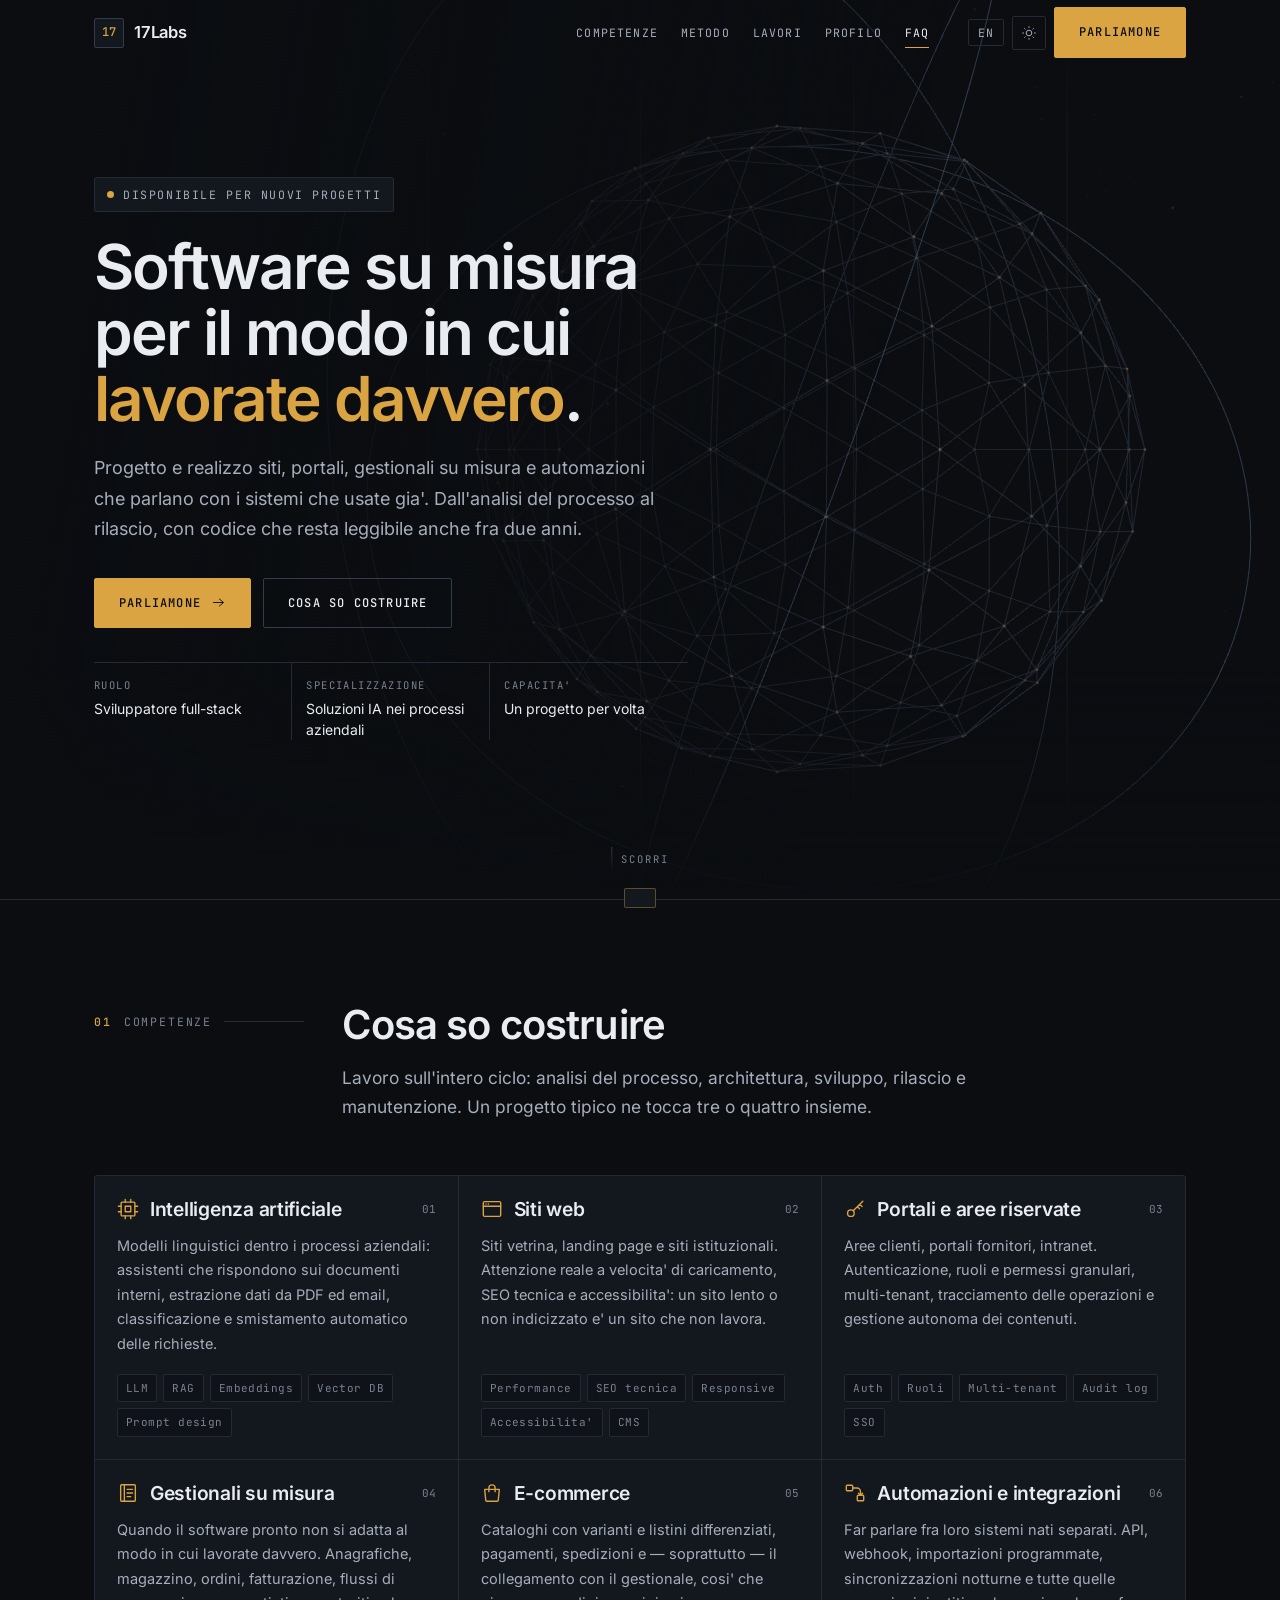
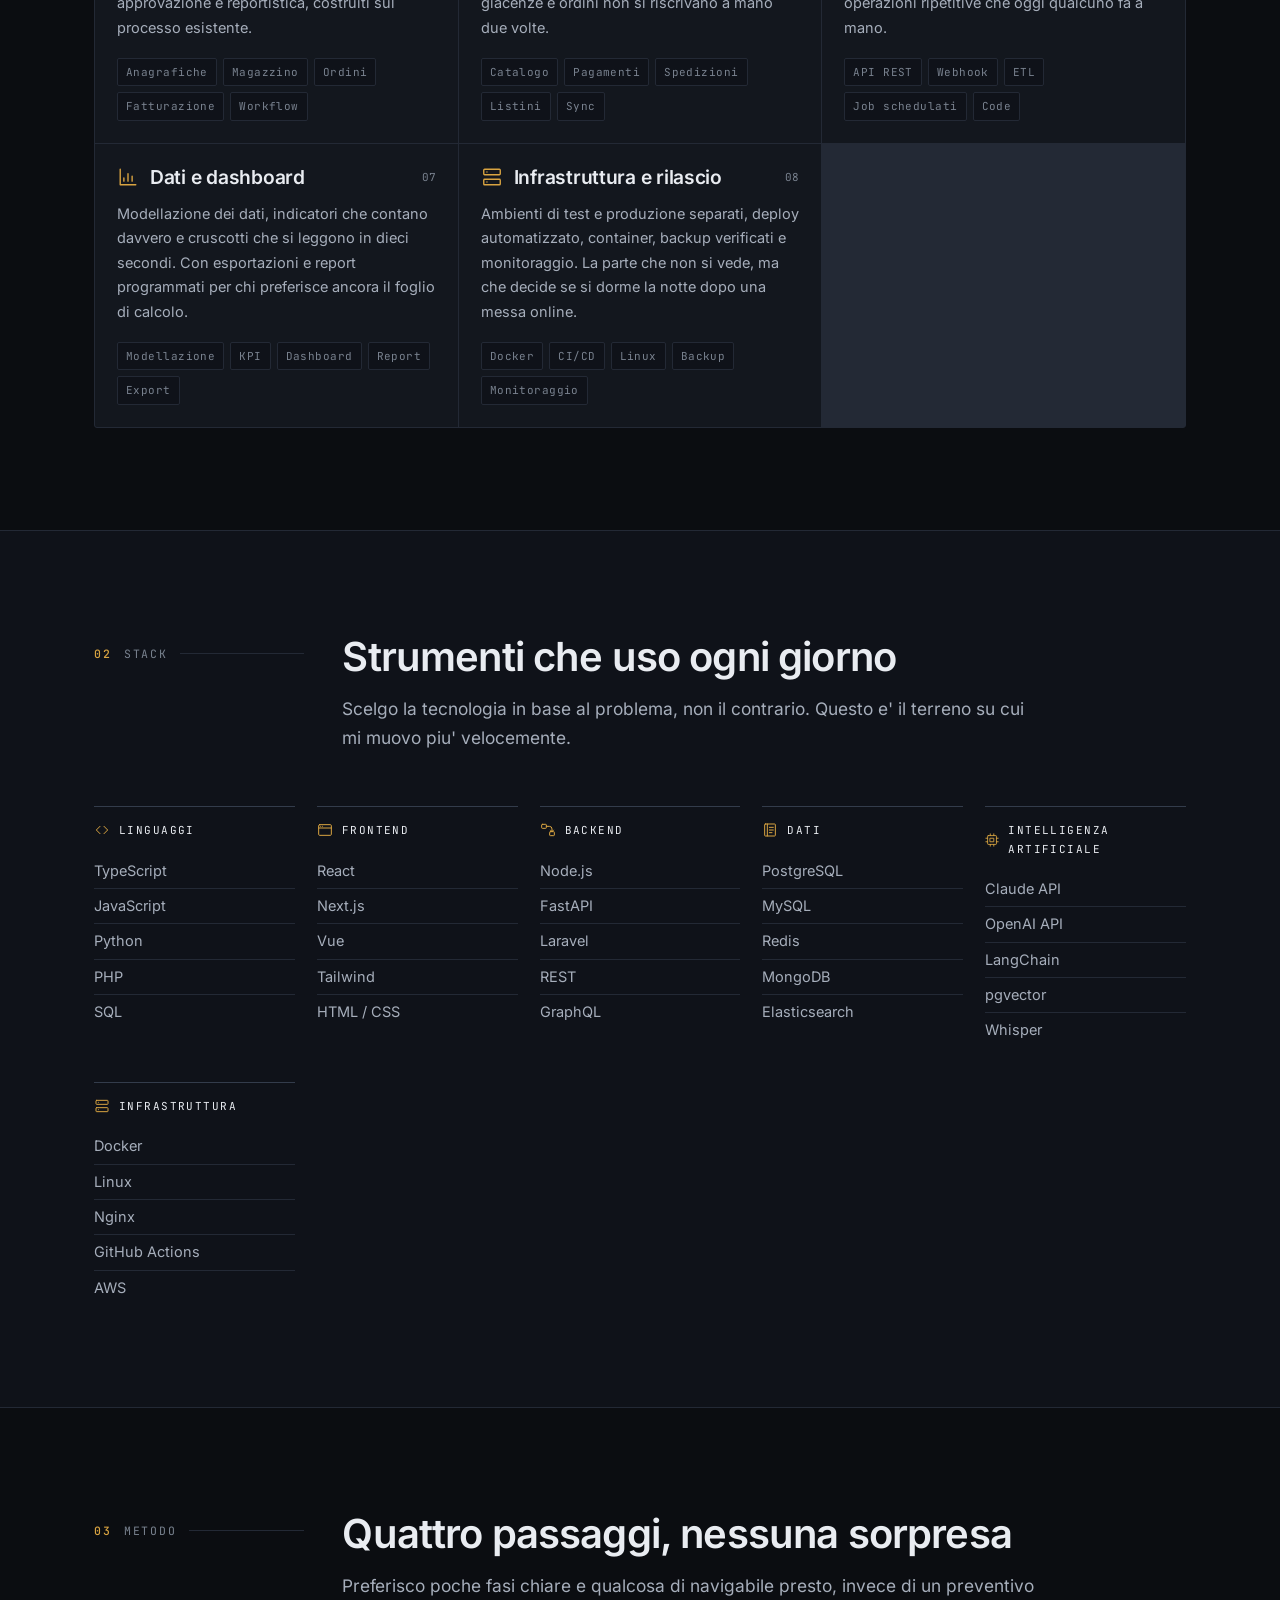
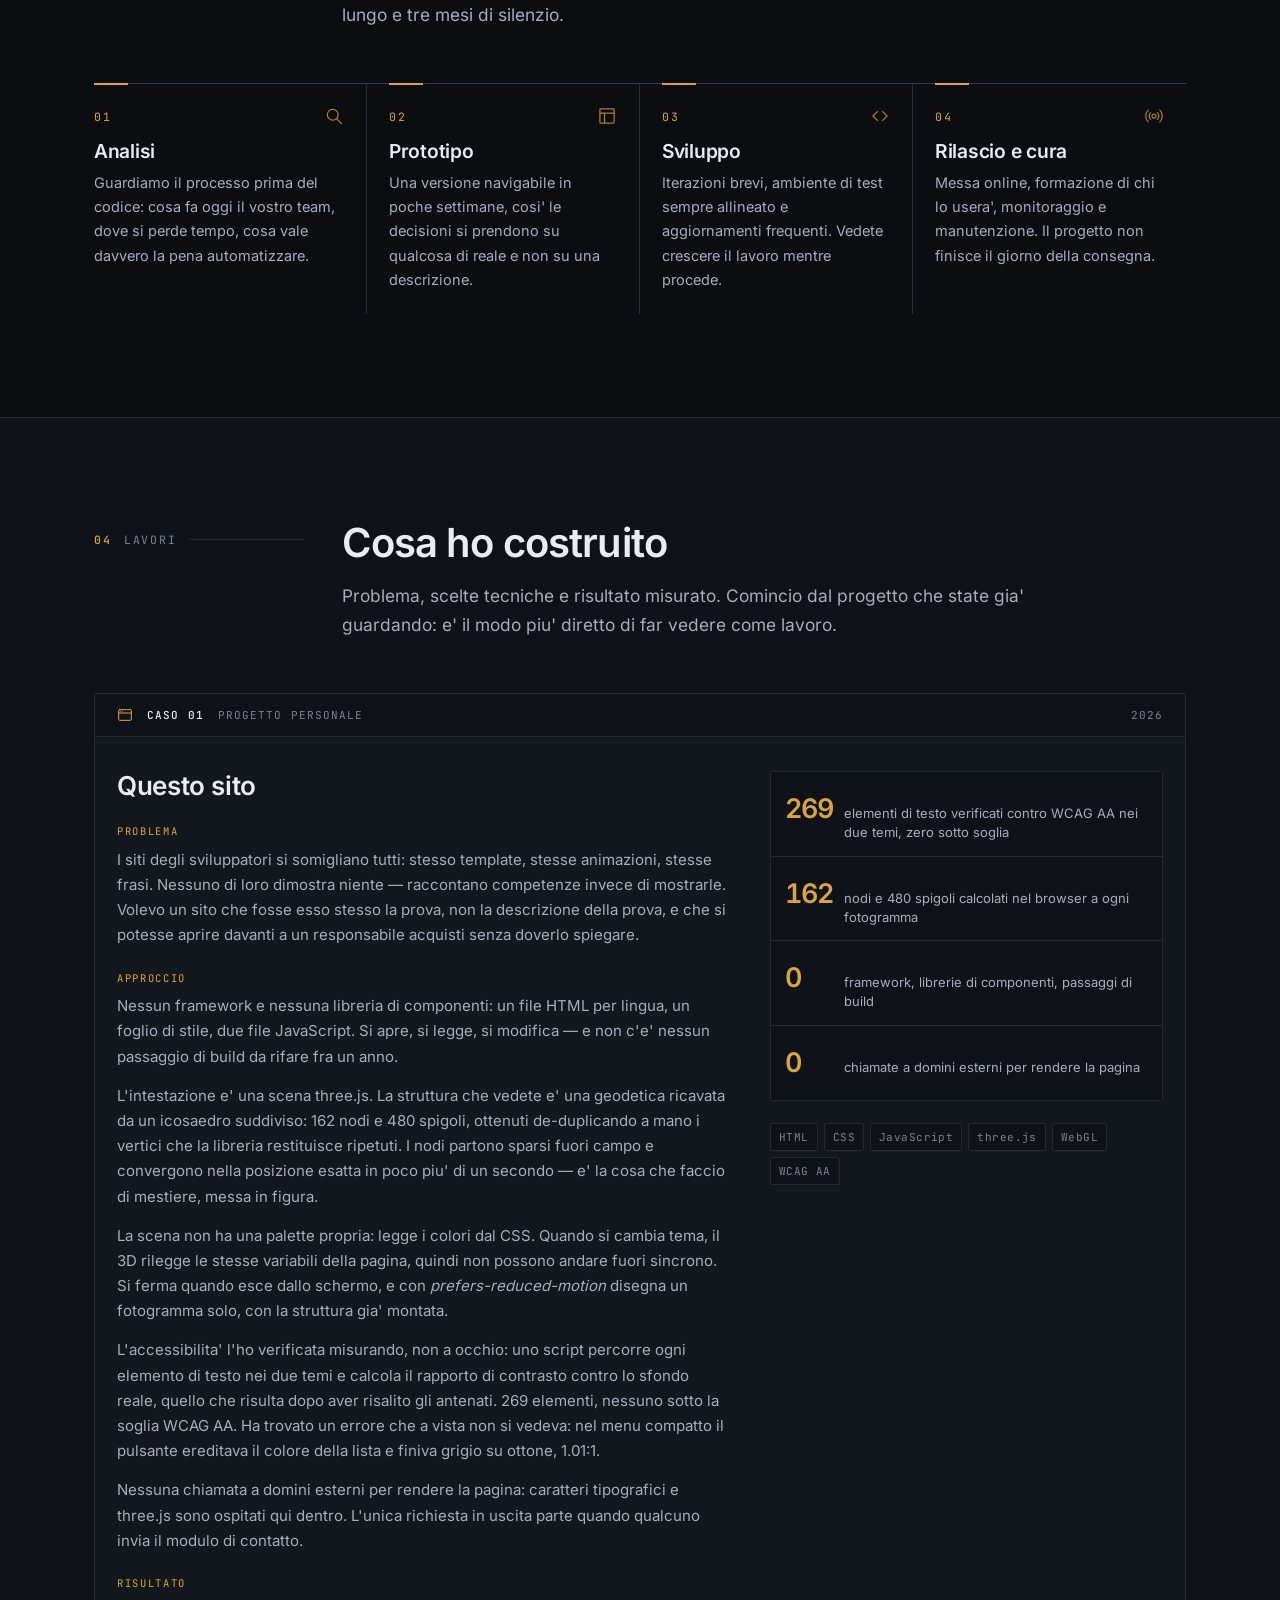
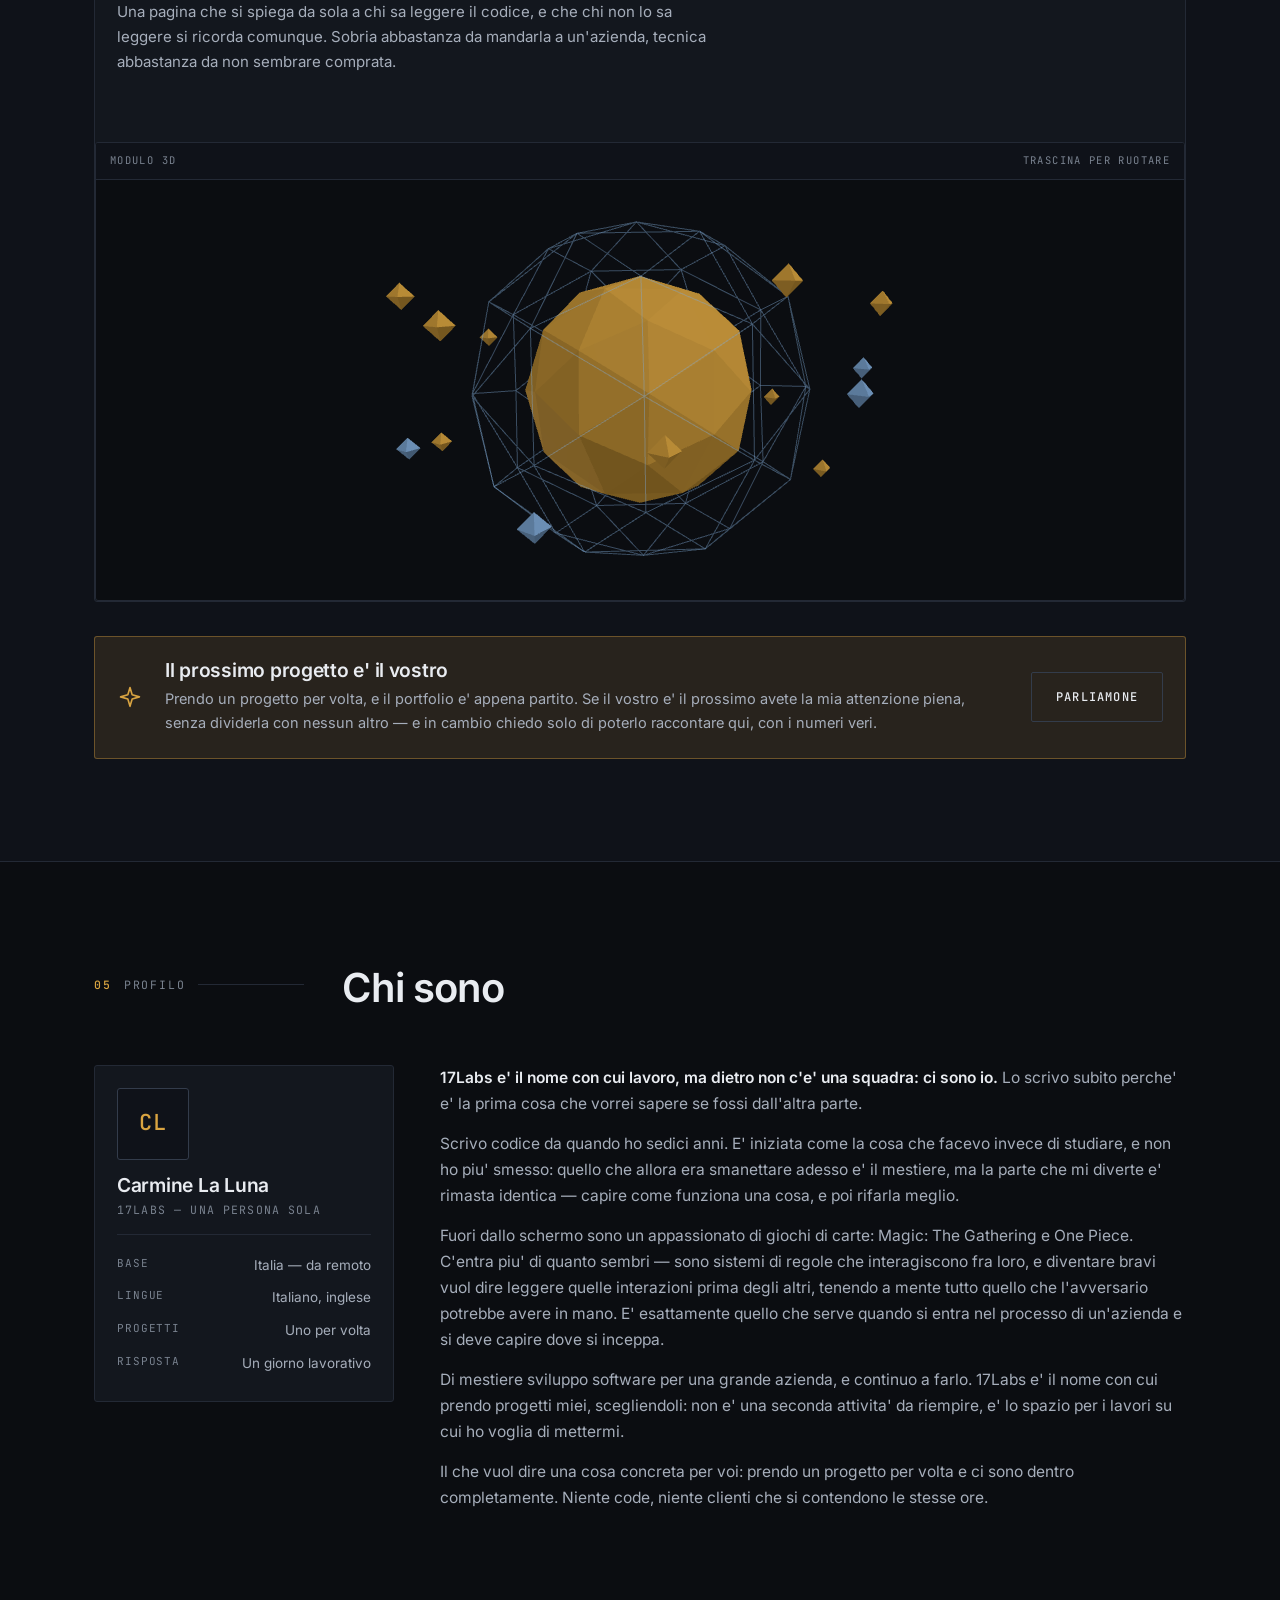
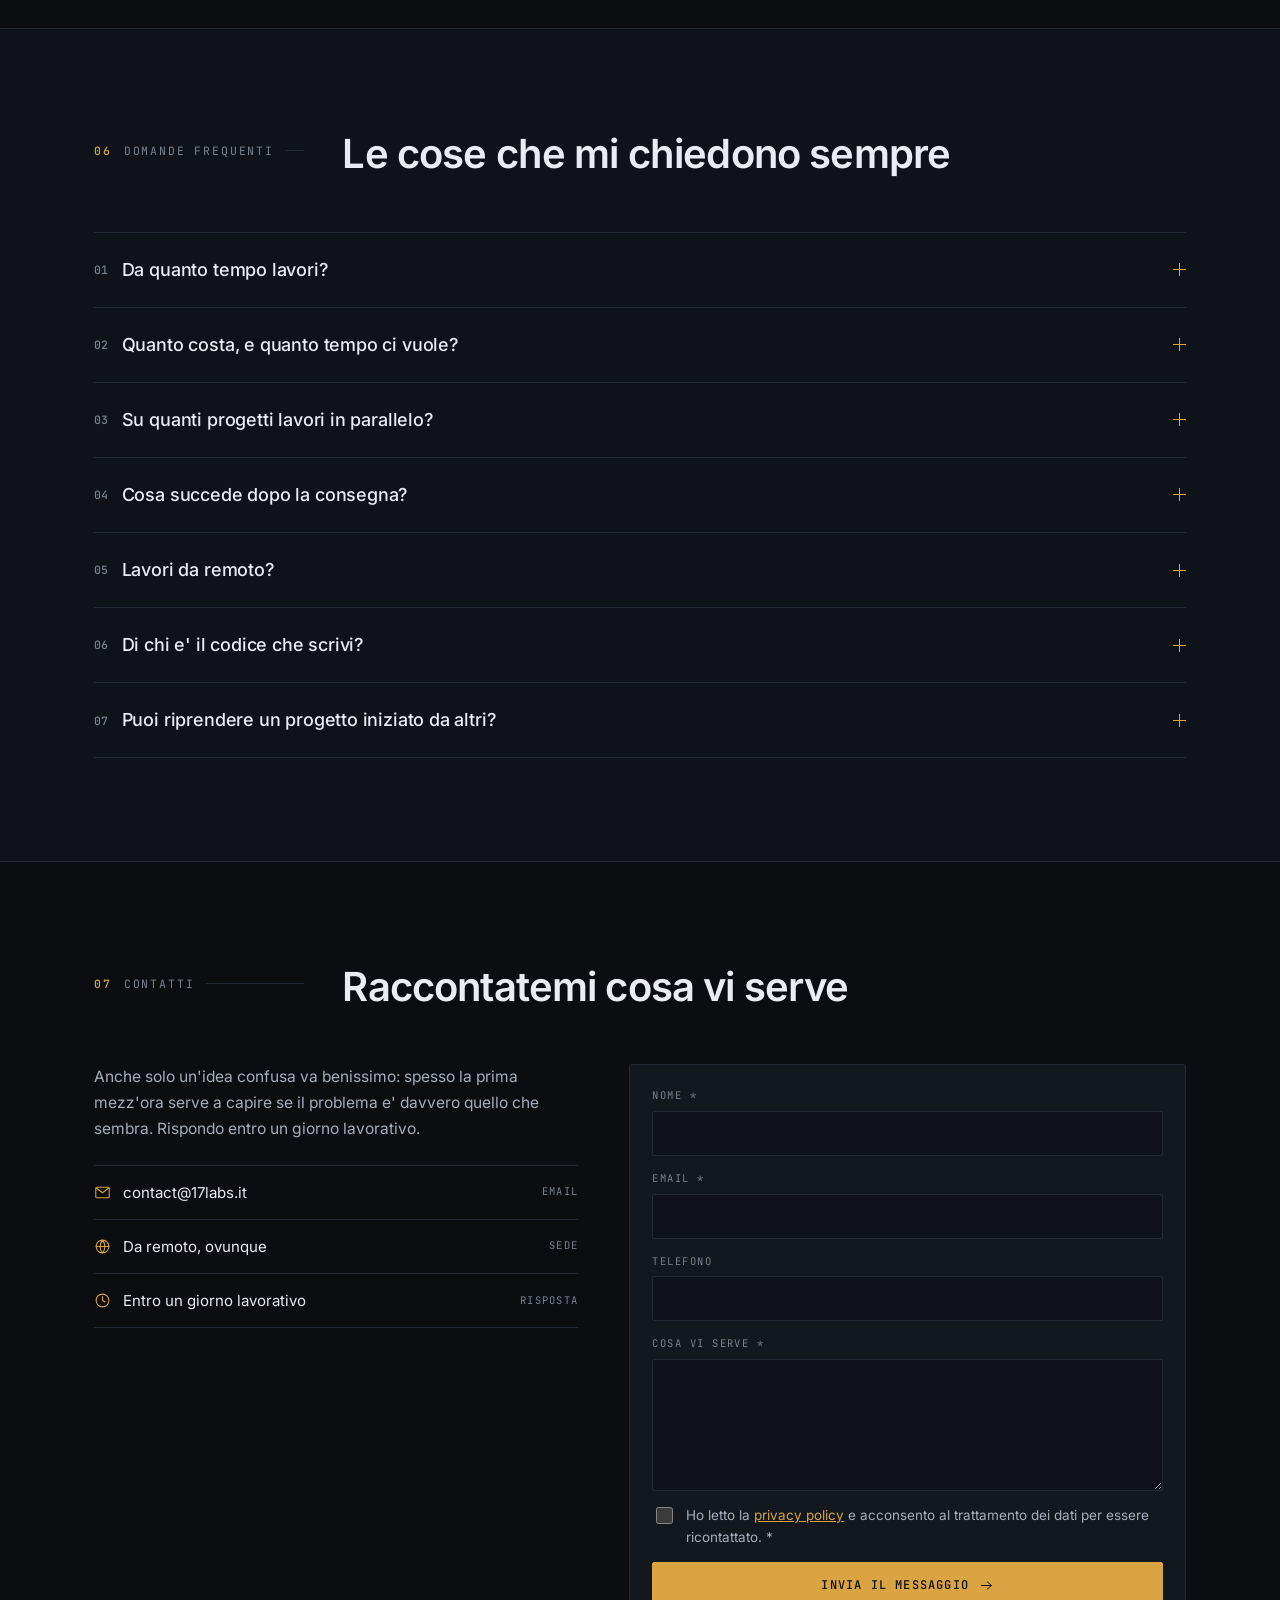
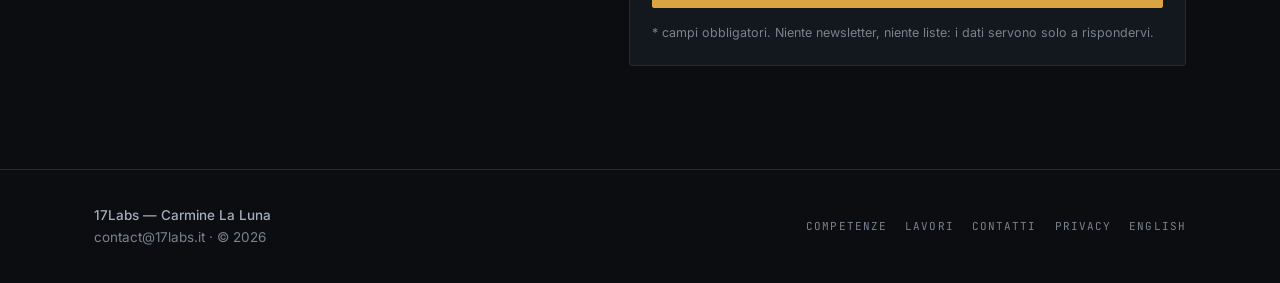
==== commit 7dd77a0e: "Versione V3: stesso contenuto, registro sobrio per le aziende Main resta la versione con la pixel ar" ====
--- a/index.html
+++ b/index.html
@@ -3,34 +3,35 @@
 <head>
 <meta charset="utf-8">
 <meta name="viewport" content="width=device-width,initial-scale=1,viewport-fit=cover">
-<!-- SEGNAPOSTO: nome dello studio e descrizione -->
-<title>17Labs — Sviluppo software e soluzioni IA</title>
-<meta name="description" content="Siti, portali, gestionali su misura e integrazioni basate su intelligenza artificiale. Dall'analisi al rilascio.">
-<meta name="theme-color" content="#0a0a12" media="(prefers-color-scheme: dark)">
-<meta name="theme-color" content="#f1f1f3" media="(prefers-color-scheme: light)">
-<!-- SEGNAPOSTO: sostituire il dominio quando il sito è online -->
+<title>17Labs — Software su misura per le aziende | Carmine La Luna</title>
+<meta name="description" content="Siti, portali, gestionali su misura e integrazioni con modelli linguistici. Dall'analisi del processo al rilascio, con codice che resta leggibile anche fra due anni.">
+<meta name="theme-color" content="#0b0d11" media="(prefers-color-scheme: dark)">
+<meta name="theme-color" content="#f3f1ec" media="(prefers-color-scheme: light)">
+
 <meta property="og:type" content="website">
 <meta property="og:site_name" content="17Labs">
-<meta property="og:title" content="17Labs — Sviluppo software e soluzioni IA">
-<meta property="og:description" content="Siti, portali, gestionali su misura e integrazioni basate su intelligenza artificiale. Dall'analisi al rilascio.">
+<meta property="og:title" content="17Labs — Software su misura per le aziende">
+<meta property="og:description" content="Siti, portali, gestionali su misura e integrazioni con modelli linguistici. Dall'analisi del processo al rilascio.">
 <meta property="og:locale" content="it_IT">
-<!-- og:image richiede un URL assoluto: relativo non funziona su nessuna piattaforma -->
+<meta property="og:locale:alternate" content="en_GB">
+<!-- og:image richiede un URL assoluto: relativo non funziona su nessuna piattaforma.
+     SEGNAPOSTO: og.png e' ancora quella di Master, va rifatta con la grafica di V3. -->
 <meta property="og:image" content="https://17labs.it/og.png">
 <meta property="og:image:width" content="1200">
 <meta property="og:image:height" content="630">
-<meta property="og:image:alt" content="17Labs — sviluppo software e soluzioni IA">
+<meta property="og:image:alt" content="17Labs — sviluppo software su misura">
 <meta property="og:url" content="https://17labs.it/">
 <link rel="canonical" href="https://17labs.it/">
 <link rel="alternate" hreflang="it" href="https://17labs.it/">
 <link rel="alternate" hreflang="en" href="https://17labs.it/en/">
 <link rel="alternate" hreflang="x-default" href="https://17labs.it/">
+<meta name="twitter:card" content="summary_large_image">
+<meta name="twitter:title" content="17Labs — Software su misura per le aziende">
+<meta name="twitter:description" content="Siti, portali, gestionali su misura e integrazioni con modelli linguistici.">
 <meta name="twitter:image" content="https://17labs.it/og.png">
-<meta name="twitter:card" content="summary_large_image">
-<meta name="twitter:title" content="17Labs — Sviluppo software e soluzioni IA">
-<meta name="twitter:description" content="Siti, portali, gestionali su misura e integrazioni basate su intelligenza artificiale.">
-<!-- Tipo Person, non ProfessionalService: quest'ultimo dichiara un'attività
-     registrata. Passa a ProfessionalService quando apri la partita IVA.
-     SEGNAPOSTO: url, email e sameAs con i profili reali. -->
+
+<!-- Tipo Person, non ProfessionalService: quest'ultimo dichiara un'attivita'
+     registrata. Passa a ProfessionalService quando apri la partita IVA. -->
 <script type="application/ld+json">
 {
   "@context": "https://schema.org",
@@ -41,7 +42,7 @@
   "description": "Sviluppo siti, portali, gestionali su misura e integrazioni basate su intelligenza artificiale.",
   "url": "https://17labs.it/",
   "email": "contact@17labs.it",
-  "knowsLanguage": "it",
+  "knowsLanguage": ["it", "en"],
   "knowsAbout": [
     "Sviluppo software su misura",
     "Sviluppo siti web",
@@ -51,13 +52,22 @@
   ]
 }
 </script>
+
 <link rel="stylesheet" href="assets/fonts.css">
-<link rel="icon" href="data:image/svg+xml,%3Csvg xmlns='http://www.w3.org/2000/svg' viewBox='0 0 16 16' shape-rendering='crispEdges'%3E%3Crect width='16' height='16' fill='%230a0a12'/%3E%3Crect x='3' y='3' width='10' height='10' fill='%23b98cf5'/%3E%3Crect x='4' y='4' width='8' height='8' fill='%234ec9f5'/%3E%3Crect x='6' y='6' width='4' height='4' fill='%23f2f2ff'/%3E%3C/svg%3E">
+<link rel="icon" href="data:image/svg+xml,%3Csvg xmlns='http://www.w3.org/2000/svg' viewBox='0 0 32 32'%3E%3Crect width='32' height='32' rx='3' fill='%230b0d11'/%3E%3Crect x='3.5' y='3.5' width='25' height='25' rx='1.5' fill='none' stroke='%23333c4b'/%3E%3Cg fill='%23d9a441'%3E%3Crect x='9' y='10' width='2.5' height='12'/%3E%3Crect x='9' y='10' width='6' height='2.5'/%3E%3Crect x='17' y='10' width='7' height='2.5'/%3E%3Crect x='19' y='12.5' width='2.5' height='9.5'/%3E%3C/g%3E%3C/svg%3E">
+
+<!-- Due cose, prima del primo disegno.
+     1. Il tema salvato, cosi' non si vede il lampo bianco.
+     2. La classe .js: le comparse allo scorrimento restano nascoste
+        solo se c'e' JavaScript per rivelarle. Senza questa riga, un
+        browser con JS disattivato mostrerebbe una pagina vuota. -->
 <script>
   (function () {
+    var d = document.documentElement;
+    d.classList.add('js');
     try {
-      var t = localStorage.getItem('dev-theme');
-      if (t === 'light' || t === 'dark') document.documentElement.setAttribute('data-theme', t);
+      var t = localStorage.getItem('v3-theme');
+      if (t === 'light' || t === 'dark') d.setAttribute('data-theme', t);
     } catch (e) {}
   })();
 </script>
@@ -65,193 +75,233 @@
 </head>
 <body>
 
-<a class="skip px" href="#top">SALTA AL CONTENUTO</a>
-<div class="crt" aria-hidden="true"></div>
-
-<!-- Boot screen: una volta per sessione, saltabile con un tasto qualsiasi -->
-<div class="boot" id="boot" hidden>
-  <pixel-icon sprite="chip" aria-hidden="true"></pixel-icon>
-  <p class="boot__name px">17LABS</p>
-  <p class="boot__line" id="boot-line"></p>
-  <p class="boot__press px blink">PREMI UN TASTO</p>
-</div>
+<a class="skip" href="#top">Salta al contenuto</a>
+<div class="gridlines" aria-hidden="true"></div>
+<div class="readout" id="readout" role="status" aria-live="polite"></div>
+
+<!-- ============================================================
+     Icone: un foglio di simboli in linea, disegnati a tratto su
+     griglia 24. Nessuna libreria, nessuna richiesta in piu', e
+     ereditano il colore del testo in entrambi i temi.
+     ============================================================ -->
+<svg width="0" height="0" style="position:absolute" aria-hidden="true" focusable="false">
+  <defs>
+    <symbol id="i-chip" viewBox="0 0 24 24"><rect x="4.5" y="4.5" width="15" height="15" rx="1"/><rect x="9" y="9" width="6" height="6"/><path d="M9 1.5V4.5M15 1.5V4.5M9 19.5v3M15 19.5v3M1.5 9h3M1.5 15h3M19.5 9h3M19.5 15h3"/></symbol>
+    <symbol id="i-browser" viewBox="0 0 24 24"><rect x="2.5" y="4" width="19" height="16" rx="1.5"/><path d="M2.5 9h19M5.5 6.5h.01M8 6.5h.01"/></symbol>
+    <symbol id="i-key" viewBox="0 0 24 24"><circle cx="7.5" cy="16.5" r="3.6"/><path d="M10.1 13.9 20.5 3.5M17.2 6.8l2.6 2.6M14.6 9.4l2.3 2.3"/></symbol>
+    <symbol id="i-ledger" viewBox="0 0 24 24"><rect x="4" y="3" width="16" height="18" rx="1"/><path d="M8 3v18M11 8h6M11 12h6M11 16h4"/></symbol>
+    <symbol id="i-bag" viewBox="0 0 24 24"><path d="M4 8h16l-1.2 12.1a1 1 0 0 1-1 .9H6.2a1 1 0 0 1-1-.9L4 8Z"/><path d="M8.6 10.5V6.6a3.4 3.4 0 0 1 6.8 0v3.9"/></symbol>
+    <symbol id="i-flow" viewBox="0 0 24 24"><rect x="2.5" y="3.5" width="7" height="6" rx="1"/><rect x="14.5" y="14.5" width="7" height="6" rx="1"/><path d="M9.5 6.5h4.5a4 4 0 0 1 4 4v4"/><path d="M15.8 12.2 18 14.4l2.2-2.2"/></symbol>
+    <symbol id="i-chart" viewBox="0 0 24 24"><path d="M3.5 3.5v17h17"/><path d="M7.5 16.5v-3.5M12 16.5v-8M16.5 16.5v-5.5"/></symbol>
+    <symbol id="i-server" viewBox="0 0 24 24"><rect x="3" y="3.5" width="18" height="6" rx="1"/><rect x="3" y="14.5" width="18" height="6" rx="1"/><path d="M6.5 6.5h.01M6.5 17.5h.01"/></symbol>
+    <symbol id="i-search" viewBox="0 0 24 24"><circle cx="10.5" cy="10.5" r="6.5"/><path d="M15.4 15.4 21 21"/></symbol>
+    <symbol id="i-draft" viewBox="0 0 24 24"><rect x="3.5" y="3.5" width="17" height="17" rx="1"/><path d="M3.5 8.5h17M9 8.5v12"/></symbol>
+    <symbol id="i-code" viewBox="0 0 24 24"><path d="M9 6.5 3.5 12 9 17.5M15 6.5 20.5 12 15 17.5"/></symbol>
+    <symbol id="i-live" viewBox="0 0 24 24"><circle cx="12" cy="12" r="2.4"/><path d="M7.9 7.9a5.8 5.8 0 0 0 0 8.2M16.1 7.9a5.8 5.8 0 0 1 0 8.2M5 5a9.9 9.9 0 0 0 0 14M19 5a9.9 9.9 0 0 1 0 14"/></symbol>
+    <symbol id="i-mail" viewBox="0 0 24 24"><rect x="2.5" y="4.5" width="19" height="15" rx="1.5"/><path d="m3.6 6 8.4 6.4L20.4 6"/></symbol>
+    <symbol id="i-globe" viewBox="0 0 24 24"><circle cx="12" cy="12" r="9"/><path d="M3 12h18M12 3a14 14 0 0 1 0 18 14 14 0 0 1 0-18Z"/></symbol>
+    <symbol id="i-clock" viewBox="0 0 24 24"><circle cx="12" cy="12" r="9"/><path d="M12 6.5V12l3.6 2.1"/></symbol>
+    <symbol id="i-spark" viewBox="0 0 24 24"><path d="M12 3.2 14 9.9l6.7 2-6.7 2-2 6.7-2-6.7-6.7-2 6.7-2Z"/></symbol>
+    <symbol id="i-arrow" viewBox="0 0 24 24"><path d="M4 12h15M13.5 6.5 20 12l-6.5 5.5"/></symbol>
+    <symbol id="i-sun" viewBox="0 0 24 24"><circle cx="12" cy="12" r="4.2"/><path d="M12 2v2.4M12 19.6V22M2 12h2.4M19.6 12H22M4.9 4.9l1.7 1.7M17.4 17.4l1.7 1.7M19.1 4.9l-1.7 1.7M6.6 17.4l-1.7 1.7"/></symbol>
+    <symbol id="i-moon" viewBox="0 0 24 24"><path d="M20.5 14.6A8.6 8.6 0 0 1 9.4 3.5a8.6 8.6 0 1 0 11.1 11.1Z"/></symbol>
+    <symbol id="i-menu" viewBox="0 0 24 24"><path d="M3.5 7h17M3.5 12h17M3.5 17h17"/></symbol>
+  </defs>
+</svg>
 
 <noscript>
-  <p style="padding:80px 20px 20px;max-width:60ch;margin:0 auto;line-height:1.7">
-    Questa pagina usa JavaScript per le animazioni e il menu, ma i contenuti
-    (competenze, stack, metodo, contatti) sono tutti leggibili qui sotto.
+  <p style="padding:90px 20px 20px;max-width:62ch;margin:0 auto;line-height:1.7">
+    Questa pagina usa JavaScript per l'animazione dell'intestazione e per il menu compatto,
+    ma tutti i contenuti — competenze, stack, metodo, lavori, contatti — sono leggibili qui
+    sotto anche senza.
   </p>
 </noscript>
 
-<div class="toast" id="toast" role="status" aria-live="polite">
-  <pixel-icon sprite="trophy" aria-hidden="true"></pixel-icon>
-  <span class="toast__txt">
-    <span class="toast__k">TROFEO SBLOCCATO</span>
-    <span class="toast__n" id="toast-name"></span>
-  </span>
-</div>
-
-<!-- ============================ NAV ============================ -->
+<!-- ============================ NAVIGAZIONE ============================ -->
 <header class="nav" id="nav">
   <div class="wrap nav__inner">
-    <!-- SEGNAPOSTO: nome dello studio -->
-    <a class="brand px" href="#top">
-      <span class="brand__mark"><pixel-icon sprite="chip" style="--px-size:22px"></pixel-icon></span>
+    <a class="brand" href="#top">
+      <span class="brand__mark" aria-hidden="true">17</span>
       17Labs
     </a>
-    <nav class="nav__links px">
-      <a href="#progetti">PROGETTI</a>
-      <a href="#competenze">COMPETENZE</a>
-      <a href="#processo">METODO</a>
-      <a href="#chi-sono">CHI SONO</a>
+
+    <nav class="nav__links" aria-label="Sezioni">
+      <a href="#competenze">Competenze</a>
+      <a href="#metodo">Metodo</a>
+      <a href="#lavori">Lavori</a>
+      <a href="#profilo">Profilo</a>
       <a href="#faq">FAQ</a>
     </nav>
+
     <div class="nav__end">
-      <a class="lang px" href="en/" hreflang="en" lang="en">EN</a>
-      <button class="icon-btn" id="theme-toggle" type="button" aria-label="Cambia tema chiaro/scuro">
-        <svg class="icon-sun" viewBox="0 0 16 16" shape-rendering="crispEdges" fill="currentColor"><path d="M7 1h2v2H7zM7 13h2v2H7zM1 7h2v2H1zM13 7h2v2h-2zM3 3h2v2H3zM11 3h2v2h-2zM3 11h2v2H3zM11 11h2v2h-2zM6 5h4v1H6zM5 6h6v4H5zM6 10h4v1H6z"/></svg>
-        <svg class="icon-moon" viewBox="0 0 16 16" shape-rendering="crispEdges" fill="currentColor"><path d="M5 2h6v1H5zM4 3h5v1H4zM3 4h4v1H3zM3 5h3v1H3zM2 6h4v1H2zM2 7h4v1H2zM2 8h4v1H2zM2 9h4v1H2zM3 10h3v1H3zM3 11h4v1H3zM4 12h5v1H4zM5 13h6v1H5z"/></svg>
+      <a class="lang" href="en/" hreflang="en" lang="en">EN</a>
+      <button class="iconbtn" id="theme-toggle" type="button" aria-label="Cambia tema chiaro o scuro">
+        <svg class="i-sun" aria-hidden="true"><use href="#i-sun"></use></svg>
+        <svg class="i-moon" aria-hidden="true"><use href="#i-moon"></use></svg>
       </button>
-      <a class="btn btn--primary" href="#contatti">PARLIAMONE</a>
-      <button class="icon-btn nav__burger" id="nav-toggle" type="button"
+      <a class="btn btn--primary" href="#contatti">Parliamone</a>
+      <button class="iconbtn nav__burger" id="nav-toggle" type="button"
               aria-expanded="false" aria-controls="nav-menu" aria-label="Apri il menu">
-        <svg viewBox="0 0 16 16" shape-rendering="crispEdges" fill="currentColor" aria-hidden="true"><path d="M2 3h12v2H2zM2 7h12v2H2zM2 11h12v2H2z"/></svg>
+        <svg aria-hidden="true"><use href="#i-menu"></use></svg>
       </button>
     </div>
   </div>
 
-  <nav class="nav__menu" id="nav-menu" hidden aria-label="Menu principale">
-    <a href="#progetti">PROGETTI</a>
-    <a href="#competenze">COMPETENZE</a>
-    <a href="#processo">METODO</a>
-    <a href="#chi-sono">CHI SONO</a>
-    <a href="#stack">STACK</a>
+  <nav class="nav__panel" id="nav-menu" hidden aria-label="Menu principale">
+    <a href="#competenze">Competenze</a>
+    <a href="#stack">Stack</a>
+    <a href="#metodo">Metodo</a>
+    <a href="#lavori">Lavori</a>
+    <a href="#profilo">Profilo</a>
     <a href="#faq">FAQ</a>
-    <a href="#arcade">SALA GIOCHI</a>
-    <a class="btn btn--primary btn--lg" href="#contatti">PARLIAMONE</a>
+    <a class="btn btn--primary" href="#contatti">Parliamone</a>
   </nav>
 </header>
 
-<!-- ============================ HERO ============================ -->
 <main id="top">
+
+<!-- ============================ INTESTAZIONE ============================ -->
 <section class="hero">
   <div class="hero__gl" id="hero-gl" aria-hidden="true"></div>
-  <div class="hero__intro">
-    <p class="hero__kicker px"><i class="blink"></i>DISPONIBILE PER NUOVI PROGETTI</p>
-    <!-- SEGNAPOSTO: nome dello studio -->
-    <h1>17Labs</h1>
-    <p class="hero__class">&gt; classe: sviluppatore full-stack<br>&gt; specializzazione: soluzioni IA</p>
-    <p class="hero__body">
-      Progetto e realizzo siti, portali, gestionali su misura e automazioni che parlano
-      con i sistemi che usi già. Dall'analisi del processo al rilascio, con codice
-      che resta leggibile anche fra due anni.
-    </p>
-    <div class="hero__cta">
-      <a class="btn btn--primary btn--lg" href="#contatti">PRESS START</a>
-      <a class="btn btn--lg" href="#competenze">INVENTARIO</a>
-    </div>
-  </div>
-
-  <div class="hero__stage">
-    <div class="marquee" id="marquee">
-      <div class="marquee__track" id="track"><!-- generato via JS --></div>
-    </div>
-  </div>
-
-  <p class="scroll-hint px"><i></i> SCORRI</p>
+  <div class="hero__veil" aria-hidden="true"></div>
+
+  <div class="wrap hero__inner">
+    <div class="hero__grid">
+      <div>
+        <p class="status"><i aria-hidden="true"></i>Disponibile per nuovi progetti</p>
+
+        <h1>Software su misura per il modo in cui <em>lavorate davvero</em>.</h1>
+
+        <p class="hero__body">
+          Progetto e realizzo siti, portali, gestionali su misura e automazioni che parlano
+          con i sistemi che usate gia'. Dall'analisi del processo al rilascio, con codice
+          che resta leggibile anche fra due anni.
+        </p>
+
+        <div class="hero__cta">
+          <a class="btn btn--primary btn--lg" href="#contatti">
+            Parliamone
+            <svg class="ico" aria-hidden="true"><use href="#i-arrow"></use></svg>
+          </a>
+          <a class="btn btn--ghost" href="#competenze">Cosa so costruire</a>
+        </div>
+
+        <!-- La stessa informazione che altrove sarebbe una lista puntata,
+             messa come una scheda tecnica: e' il registro di tutto il sito. -->
+        <dl class="specs">
+          <div>
+            <dt>Ruolo</dt>
+            <dd>Sviluppatore full-stack</dd>
+          </div>
+          <div>
+            <dt>Specializzazione</dt>
+            <dd>Soluzioni IA nei processi aziendali</dd>
+          </div>
+          <div>
+            <dt>Capacita'</dt>
+            <dd>Un progetto per volta</dd>
+          </div>
+        </dl>
+      </div>
+      <div aria-hidden="true"></div>
+    </div>
+  </div>
+
+  <a class="hero__scroll" href="#competenze"><i aria-hidden="true"></i>Scorri</a>
 </section>
 
 <!-- ============================ COMPETENZE ============================ -->
-<section class="section section--alt" id="competenze">
+<section class="section" id="competenze">
   <div class="wrap">
-    <div class="section__head">
-      <p class="eyebrow px"><i></i>INVENTARIO</p>
-      <h2>Cosa so costruire</h2>
-      <p class="section__lede">
-        Lavoro sull'intero ciclo: analisi del processo, architettura, sviluppo, rilascio e
-        manutenzione. Un progetto tipico ne tocca tre o quattro insieme.
-      </p>
-    </div>
-
-    <!-- NOTA: i valori data-level (0-10) sono da tarare, li ho messi come segnaposto -->
-    <div class="skills">
-      <article class="skill">
-        <div class="skill__top">
-          <pixel-icon sprite="chip" aria-hidden="true"></pixel-icon>
-          <h3>Intelligenza<br>artificiale</h3>
-        </div>
-        <p>Modelli linguistici dentro i processi aziendali: assistenti che rispondono sui documenti interni, estrazione dati da PDF e email, classificazione e smistamento automatico delle richieste.</p>
-        <div class="xp" data-level="9"><span class="xp__label px">LV</span><span class="xp__bar"></span></div>
+    <div class="sec__head reveal">
+      <p class="eyebrow"><b>01</b>Competenze</p>
+      <div>
+        <h2>Cosa so costruire</h2>
+        <p class="lede">
+          Lavoro sull'intero ciclo: analisi del processo, architettura, sviluppo, rilascio e
+          manutenzione. Un progetto tipico ne tocca tre o quattro insieme.
+        </p>
+      </div>
+    </div>
+
+    <div class="cards reveal">
+      <article class="card">
+        <div class="card__top">
+          <svg class="ico" aria-hidden="true"><use href="#i-chip"></use></svg>
+          <h3>Intelligenza artificiale</h3>
+          <span class="card__n">01</span>
+        </div>
+        <p>Modelli linguistici dentro i processi aziendali: assistenti che rispondono sui documenti interni, estrazione dati da PDF ed email, classificazione e smistamento automatico delle richieste.</p>
         <ul class="tags"><li>LLM</li><li>RAG</li><li>Embeddings</li><li>Vector DB</li><li>Prompt design</li></ul>
       </article>
 
-      <article class="skill">
-        <div class="skill__top">
-          <pixel-icon sprite="browser" aria-hidden="true"></pixel-icon>
+      <article class="card">
+        <div class="card__top">
+          <svg class="ico" aria-hidden="true"><use href="#i-browser"></use></svg>
           <h3>Siti web</h3>
-        </div>
-        <p>Siti vetrina, landing page e siti istituzionali. Attenzione reale a velocità di caricamento, SEO tecnica e accessibilità: un sito lento o non indicizzato è un sito che non lavora.</p>
-        <div class="xp" data-level="9"><span class="xp__label px">LV</span><span class="xp__bar"></span></div>
-        <ul class="tags"><li>Performance</li><li>SEO tecnica</li><li>Responsive</li><li>Accessibilità</li><li>CMS</li></ul>
-      </article>
-
-      <article class="skill">
-        <div class="skill__top">
-          <pixel-icon sprite="key" aria-hidden="true"></pixel-icon>
-          <h3>Portali e<br>aree riservate</h3>
+          <span class="card__n">02</span>
+        </div>
+        <p>Siti vetrina, landing page e siti istituzionali. Attenzione reale a velocita' di caricamento, SEO tecnica e accessibilita': un sito lento o non indicizzato e' un sito che non lavora.</p>
+        <ul class="tags"><li>Performance</li><li>SEO tecnica</li><li>Responsive</li><li>Accessibilita'</li><li>CMS</li></ul>
+      </article>
+
+      <article class="card">
+        <div class="card__top">
+          <svg class="ico" aria-hidden="true"><use href="#i-key"></use></svg>
+          <h3>Portali e aree riservate</h3>
+          <span class="card__n">03</span>
         </div>
         <p>Aree clienti, portali fornitori, intranet. Autenticazione, ruoli e permessi granulari, multi-tenant, tracciamento delle operazioni e gestione autonoma dei contenuti.</p>
-        <div class="xp" data-level="8"><span class="xp__label px">LV</span><span class="xp__bar"></span></div>
         <ul class="tags"><li>Auth</li><li>Ruoli</li><li>Multi-tenant</li><li>Audit log</li><li>SSO</li></ul>
       </article>
 
-      <article class="skill">
-        <div class="skill__top">
-          <pixel-icon sprite="ledger" aria-hidden="true"></pixel-icon>
-          <h3>Gestionali<br>su misura</h3>
-        </div>
-        <p>Quando il software pronto non si adatta al modo in cui lavori davvero. Anagrafiche, magazzino, ordini, fatturazione, flussi di approvazione e reportistica, costruiti sul processo esistente.</p>
-        <div class="xp" data-level="9"><span class="xp__label px">LV</span><span class="xp__bar"></span></div>
+      <article class="card">
+        <div class="card__top">
+          <svg class="ico" aria-hidden="true"><use href="#i-ledger"></use></svg>
+          <h3>Gestionali su misura</h3>
+          <span class="card__n">04</span>
+        </div>
+        <p>Quando il software pronto non si adatta al modo in cui lavorate davvero. Anagrafiche, magazzino, ordini, fatturazione, flussi di approvazione e reportistica, costruiti sul processo esistente.</p>
         <ul class="tags"><li>Anagrafiche</li><li>Magazzino</li><li>Ordini</li><li>Fatturazione</li><li>Workflow</li></ul>
       </article>
 
-      <article class="skill">
-        <div class="skill__top">
-          <pixel-icon sprite="bag" aria-hidden="true"></pixel-icon>
+      <article class="card">
+        <div class="card__top">
+          <svg class="ico" aria-hidden="true"><use href="#i-bag"></use></svg>
           <h3>E-commerce</h3>
-        </div>
-        <p>Cataloghi con varianti e listini differenziati, pagamenti, spedizioni e — soprattutto — il collegamento con il gestionale, così che giacenze e ordini non si riscrivano a mano due volte.</p>
-        <div class="xp" data-level="7"><span class="xp__label px">LV</span><span class="xp__bar"></span></div>
+          <span class="card__n">05</span>
+        </div>
+        <p>Cataloghi con varianti e listini differenziati, pagamenti, spedizioni e — soprattutto — il collegamento con il gestionale, cosi' che giacenze e ordini non si riscrivano a mano due volte.</p>
         <ul class="tags"><li>Catalogo</li><li>Pagamenti</li><li>Spedizioni</li><li>Listini</li><li>Sync</li></ul>
       </article>
 
-      <article class="skill">
-        <div class="skill__top">
-          <pixel-icon sprite="robot" aria-hidden="true"></pixel-icon>
-          <h3>Automazioni e<br>integrazioni</h3>
+      <article class="card">
+        <div class="card__top">
+          <svg class="ico" aria-hidden="true"><use href="#i-flow"></use></svg>
+          <h3>Automazioni e integrazioni</h3>
+          <span class="card__n">06</span>
         </div>
         <p>Far parlare fra loro sistemi nati separati. API, webhook, importazioni programmate, sincronizzazioni notturne e tutte quelle operazioni ripetitive che oggi qualcuno fa a mano.</p>
-        <div class="xp" data-level="8"><span class="xp__label px">LV</span><span class="xp__bar"></span></div>
         <ul class="tags"><li>API REST</li><li>Webhook</li><li>ETL</li><li>Job schedulati</li><li>Code</li></ul>
       </article>
 
-      <article class="skill">
-        <div class="skill__top">
-          <pixel-icon sprite="chart" aria-hidden="true"></pixel-icon>
-          <h3>Dati e<br>dashboard</h3>
+      <article class="card">
+        <div class="card__top">
+          <svg class="ico" aria-hidden="true"><use href="#i-chart"></use></svg>
+          <h3>Dati e dashboard</h3>
+          <span class="card__n">07</span>
         </div>
         <p>Modellazione dei dati, indicatori che contano davvero e cruscotti che si leggono in dieci secondi. Con esportazioni e report programmati per chi preferisce ancora il foglio di calcolo.</p>
-        <div class="xp" data-level="7"><span class="xp__label px">LV</span><span class="xp__bar"></span></div>
         <ul class="tags"><li>Modellazione</li><li>KPI</li><li>Dashboard</li><li>Report</li><li>Export</li></ul>
       </article>
 
-      <article class="skill">
-        <div class="skill__top">
-          <pixel-icon sprite="server" aria-hidden="true"></pixel-icon>
-          <h3>Infrastruttura<br>e rilascio</h3>
-        </div>
-        <p>Ambienti di test e produzione separati, deploy automatizzato, container, backup verificati e monitoraggio. La parte che non si vede, ma che decide se dormi la notte dopo una messa online.</p>
-        <div class="xp" data-level="7"><span class="xp__label px">LV</span><span class="xp__bar"></span></div>
+      <article class="card">
+        <div class="card__top">
+          <svg class="ico" aria-hidden="true"><use href="#i-server"></use></svg>
+          <h3>Infrastruttura e rilascio</h3>
+          <span class="card__n">08</span>
+        </div>
+        <p>Ambienti di test e produzione separati, deploy automatizzato, container, backup verificati e monitoraggio. La parte che non si vede, ma che decide se si dorme la notte dopo una messa online.</p>
         <ul class="tags"><li>Docker</li><li>CI/CD</li><li>Linux</li><li>Backup</li><li>Monitoraggio</li></ul>
       </article>
     </div>
@@ -259,225 +309,257 @@
 </section>
 
 <!-- ============================ STACK ============================ -->
-<section class="section" id="stack">
+<section class="section section--alt" id="stack">
   <div class="wrap">
-    <div class="section__head">
-      <p class="eyebrow px"><i></i>EQUIPAGGIAMENTO</p>
-      <h2>Strumenti che uso ogni giorno</h2>
-      <p class="section__lede">
-        Scelgo la tecnologia in base al problema, non il contrario. Questo è il terreno su cui mi muovo più velocemente.
-      </p>
-    </div>
-
-    <div class="stack">
-      <div>
-        <p class="stack__title"><pixel-icon sprite="terminal" aria-hidden="true"></pixel-icon>LINGUAGGI</p>
-        <ul class="stack__list"><li>TypeScript</li><li>JavaScript</li><li>Python</li><li>PHP</li><li>SQL</li></ul>
-      </div>
-      <div>
-        <p class="stack__title"><pixel-icon sprite="browser" aria-hidden="true"></pixel-icon>FRONTEND</p>
-        <ul class="stack__list"><li>React</li><li>Next.js</li><li>Vue</li><li>Tailwind</li><li>HTML / CSS</li></ul>
-      </div>
-      <div>
-        <p class="stack__title"><pixel-icon sprite="code" aria-hidden="true"></pixel-icon>BACKEND</p>
-        <ul class="stack__list"><li>Node.js</li><li>FastAPI</li><li>Laravel</li><li>REST</li><li>GraphQL</li></ul>
-      </div>
-      <div>
-        <p class="stack__title"><pixel-icon sprite="db" aria-hidden="true"></pixel-icon>DATI</p>
-        <ul class="stack__list"><li>PostgreSQL</li><li>MySQL</li><li>Redis</li><li>MongoDB</li><li>Elasticsearch</li></ul>
-      </div>
-      <div>
-        <p class="stack__title"><pixel-icon sprite="chip" aria-hidden="true"></pixel-icon>INTELLIGENZA ARTIFICIALE</p>
-        <ul class="stack__list"><li>Claude API</li><li>OpenAI API</li><li>LangChain</li><li>pgvector</li><li>Whisper</li></ul>
-      </div>
-      <div>
-        <p class="stack__title"><pixel-icon sprite="server" aria-hidden="true"></pixel-icon>INFRASTRUTTURA</p>
-        <ul class="stack__list"><li>Docker</li><li>Linux</li><li>Nginx</li><li>GitHub Actions</li><li>AWS</li></ul>
+    <div class="sec__head reveal">
+      <p class="eyebrow"><b>02</b>Stack</p>
+      <div>
+        <h2>Strumenti che uso ogni giorno</h2>
+        <p class="lede">
+          Scelgo la tecnologia in base al problema, non il contrario. Questo e' il terreno
+          su cui mi muovo piu' velocemente.
+        </p>
+      </div>
+    </div>
+
+    <div class="stack reveal">
+      <div class="stack__col">
+        <p class="stack__title"><svg class="ico" aria-hidden="true"><use href="#i-code"></use></svg>Linguaggi</p>
+        <ul><li>TypeScript</li><li>JavaScript</li><li>Python</li><li>PHP</li><li>SQL</li></ul>
+      </div>
+      <div class="stack__col">
+        <p class="stack__title"><svg class="ico" aria-hidden="true"><use href="#i-browser"></use></svg>Frontend</p>
+        <ul><li>React</li><li>Next.js</li><li>Vue</li><li>Tailwind</li><li>HTML / CSS</li></ul>
+      </div>
+      <div class="stack__col">
+        <p class="stack__title"><svg class="ico" aria-hidden="true"><use href="#i-flow"></use></svg>Backend</p>
+        <ul><li>Node.js</li><li>FastAPI</li><li>Laravel</li><li>REST</li><li>GraphQL</li></ul>
+      </div>
+      <div class="stack__col">
+        <p class="stack__title"><svg class="ico" aria-hidden="true"><use href="#i-ledger"></use></svg>Dati</p>
+        <ul><li>PostgreSQL</li><li>MySQL</li><li>Redis</li><li>MongoDB</li><li>Elasticsearch</li></ul>
+      </div>
+      <div class="stack__col">
+        <p class="stack__title"><svg class="ico" aria-hidden="true"><use href="#i-chip"></use></svg>Intelligenza artificiale</p>
+        <ul><li>Claude API</li><li>OpenAI API</li><li>LangChain</li><li>pgvector</li><li>Whisper</li></ul>
+      </div>
+      <div class="stack__col">
+        <p class="stack__title"><svg class="ico" aria-hidden="true"><use href="#i-server"></use></svg>Infrastruttura</p>
+        <ul><li>Docker</li><li>Linux</li><li>Nginx</li><li>GitHub Actions</li><li>AWS</li></ul>
       </div>
     </div>
   </div>
 </section>
 
-<!-- ============================ PROCESSO ============================ -->
-<section class="section section--alt" id="processo">
+<!-- ============================ METODO ============================ -->
+<section class="section" id="metodo">
   <div class="wrap">
-    <div class="section__head">
-      <p class="eyebrow px"><i></i>QUEST LOG</p>
-      <h2>Quattro passaggi, nessuna sorpresa</h2>
-      <p class="section__lede">
-        Preferisco poche fasi chiare e qualcosa di navigabile presto, invece di un preventivo lungo
-        e tre mesi di silenzio.
-      </p>
-    </div>
-
-    <div class="steps">
+    <div class="sec__head reveal">
+      <p class="eyebrow"><b>03</b>Metodo</p>
+      <div>
+        <h2>Quattro passaggi, nessuna sorpresa</h2>
+        <p class="lede">
+          Preferisco poche fasi chiare e qualcosa di navigabile presto, invece di un
+          preventivo lungo e tre mesi di silenzio.
+        </p>
+      </div>
+    </div>
+
+    <div class="steps reveal">
       <article class="step">
-        <div class="step__top"><span class="step__n">01</span><pixel-icon sprite="magnifier" aria-hidden="true"></pixel-icon></div>
+        <div class="step__top">
+          <span class="step__n">01</span>
+          <svg class="ico" aria-hidden="true"><use href="#i-search"></use></svg>
+        </div>
         <h3>Analisi</h3>
-        <p>Guardiamo il processo prima del codice: cosa fa oggi il tuo team, dove si perde tempo, cosa vale davvero la pena automatizzare.</p>
+        <p>Guardiamo il processo prima del codice: cosa fa oggi il vostro team, dove si perde tempo, cosa vale davvero la pena automatizzare.</p>
       </article>
       <article class="step">
-        <div class="step__top"><span class="step__n">02</span><pixel-icon sprite="blueprint" aria-hidden="true"></pixel-icon></div>
+        <div class="step__top">
+          <span class="step__n">02</span>
+          <svg class="ico" aria-hidden="true"><use href="#i-draft"></use></svg>
+        </div>
         <h3>Prototipo</h3>
-        <p>Una versione navigabile in poche settimane, così le decisioni si prendono su qualcosa di reale e non su una descrizione.</p>
+        <p>Una versione navigabile in poche settimane, cosi' le decisioni si prendono su qualcosa di reale e non su una descrizione.</p>
       </article>
       <article class="step">
-        <div class="step__top"><span class="step__n">03</span><pixel-icon sprite="code" aria-hidden="true"></pixel-icon></div>
+        <div class="step__top">
+          <span class="step__n">03</span>
+          <svg class="ico" aria-hidden="true"><use href="#i-code"></use></svg>
+        </div>
         <h3>Sviluppo</h3>
-        <p>Iterazioni brevi, ambiente di test sempre allineato e aggiornamenti frequenti. Vedi crescere il lavoro mentre procede.</p>
+        <p>Iterazioni brevi, ambiente di test sempre allineato e aggiornamenti frequenti. Vedete crescere il lavoro mentre procede.</p>
       </article>
       <article class="step">
-        <div class="step__top"><span class="step__n">04</span><pixel-icon sprite="rocket" aria-hidden="true"></pixel-icon></div>
+        <div class="step__top">
+          <span class="step__n">04</span>
+          <svg class="ico" aria-hidden="true"><use href="#i-live"></use></svg>
+        </div>
         <h3>Rilascio e cura</h3>
-        <p>Messa online, formazione di chi lo userà, monitoraggio e manutenzione. Il progetto non finisce il giorno della consegna.</p>
+        <p>Messa online, formazione di chi lo usera', monitoraggio e manutenzione. Il progetto non finisce il giorno della consegna.</p>
       </article>
     </div>
   </div>
 </section>
 
-<!-- ============================ PROGETTI ============================
-     QUEST 01 è reale e verificabile: descrive questo sito.
-     Le quest successive vanno aggiunte duplicando la scheda, una per
-     ogni progetto vero. Meglio uno documentato bene che tre vaghi.
+<!-- ============================ LAVORI ============================
+     CASO 01 e' reale e verificabile: descrive questo sito, e ogni
+     numero citato si controlla aprendo i sorgenti.
+     I casi successivi si aggiungono duplicando <article class="case">,
+     uno per progetto vero. Meglio uno documentato bene che tre vaghi.
 ================================================================= -->
-<section class="section" id="progetti">
+<section class="section section--alt" id="lavori">
   <div class="wrap">
-    <div class="section__head">
-      <p class="eyebrow px"><i></i>PROGETTI</p>
-      <h2>Cosa ho costruito</h2>
-      <p class="section__lede">
-        Problema, scelte tecniche e risultato misurato. Comincio dal progetto che stai
-        già guardando: è il modo più diretto di far vedere come lavoro.
-      </p>
-    </div>
-
-    <div class="cases">
-      <article class="case">
-        <div class="case__bar">
-          <pixel-icon sprite="browser" aria-hidden="true"></pixel-icon>
-          <span class="case__id">QUEST 01</span>
-          <span>PROGETTO PERSONALE</span>
-          <span class="case__who">2026</span>
-        </div>
-        <div class="case__body">
-          <div>
-            <h3>Questo sito</h3>
-            <div class="case__blocks">
-              <div class="case__block">
-                <span class="case__k">PROBLEMA</span>
-                <p>I siti degli sviluppatori si somigliano tutti: stesso template, stesse
-                   animazioni, stesse frasi. Nessuno di loro dimostra niente — raccontano
-                   competenze invece di mostrarle. Volevo un sito che fosse esso stesso
-                   la prova, non la descrizione della prova.</p>
-              </div>
-              <div class="case__block">
-                <span class="case__k">APPROCCIO</span>
-                <p>Nessun framework e nessuna libreria di componenti. Ho scritto da zero un
-                   motore per sprite pixel-art: ogni icona è una griglia 16×16 disegnata a
-                   mano su una palette di 16 colori, esattamente il vincolo di una tile SNES,
-                   renderizzata su canvas e animata con la tecnica del palette cycling.</p>
-                <p>Il 3D usa three.js ma renderizza a un quinto della risoluzione reale,
-                   senza antialiasing, e lascia che sia il CSS a riportarlo in scala: i
-                   poligoni prendono così i bordi duri degli sprite, come sull'hardware a
-                   16 bit. Le due scene girano solo quando sono a schermo.</p>
-                <p>L'accessibilità l'ho verificata misurando, non a occhio: uno script
-                   percorre ogni elemento di testo nei due temi e calcola il rapporto di
-                   contrasto contro lo sfondo reale. Ha trovato tre bug che a vista non si
-                   vedevano, incluso un pulsante illeggibile nel menu mobile.</p>
-              </div>
-              <div class="case__block">
-                <span class="case__k">RISULTATO</span>
-                <p>Una pagina che si spiega da sola a chi sa leggere il codice, e che chi
-                   non lo sa leggere si ricorda comunque. Tutto il sito principale sta in un
-                   solo file HTML, senza processo di build.</p>
-              </div>
-            </div>
+    <div class="sec__head reveal">
+      <p class="eyebrow"><b>04</b>Lavori</p>
+      <div>
+        <h2>Cosa ho costruito</h2>
+        <p class="lede">
+          Problema, scelte tecniche e risultato misurato. Comincio dal progetto che state
+          gia' guardando: e' il modo piu' diretto di far vedere come lavoro.
+        </p>
+      </div>
+    </div>
+
+    <article class="case reveal">
+      <div class="case__bar">
+        <svg class="ico" aria-hidden="true"><use href="#i-browser"></use></svg>
+        <b>Caso 01</b>
+        <span>Progetto personale</span>
+        <span>2026</span>
+      </div>
+
+      <div class="case__body">
+        <div>
+          <h3>Questo sito</h3>
+
+          <div class="block">
+            <span class="block__k">Problema</span>
+            <p>I siti degli sviluppatori si somigliano tutti: stesso template, stesse
+               animazioni, stesse frasi. Nessuno di loro dimostra niente — raccontano
+               competenze invece di mostrarle. Volevo un sito che fosse esso stesso la
+               prova, non la descrizione della prova, e che si potesse aprire davanti a
+               un responsabile acquisti senza doverlo spiegare.</p>
           </div>
-          <div class="case__side">
-            <div class="case__metrics">
-              <div class="metric"><b>552</b><span>elementi di testo verificati contro WCAG AA nei due temi, zero sotto soglia</span></div>
-              <div class="metric"><b>21</b><span>sprite 16×16 disegnati a mano, palette a 16 colori</span></div>
-              <div class="metric"><b>0</b><span>framework, librerie UI, passaggi di build</span></div>
-            </div>
-            <ul class="tags"><li>HTML</li><li>CSS</li><li>JavaScript</li><li>Canvas 2D</li><li>Web Components</li><li>three.js</li><li>WCAG</li></ul>
+
+          <div class="block">
+            <span class="block__k">Approccio</span>
+            <p>Nessun framework e nessuna libreria di componenti: un file HTML per lingua,
+               un foglio di stile, due file JavaScript. Si apre, si legge, si modifica —
+               e non c'e' nessun passaggio di build da rifare fra un anno.</p>
+            <p>L'intestazione e' una scena three.js. La struttura che vedete e' una
+               geodetica ricavata da un icosaedro suddiviso: 162 nodi e 480 spigoli,
+               ottenuti de-duplicando a mano i vertici che la libreria restituisce ripetuti.
+               I nodi partono sparsi fuori campo e convergono nella posizione esatta in poco
+               piu' di un secondo — e' la cosa che faccio di mestiere, messa in figura.</p>
+            <p>La scena non ha una palette propria: legge i colori dal CSS. Quando si cambia
+               tema, il 3D rilegge le stesse variabili della pagina, quindi non possono
+               andare fuori sincrono. Si ferma quando esce dallo schermo, e con
+               <em>prefers-reduced-motion</em> disegna un fotogramma solo, con la struttura
+               gia' montata.</p>
+            <p>L'accessibilita' l'ho verificata misurando, non a occhio: uno script percorre
+               ogni elemento di testo nei due temi e calcola il rapporto di contrasto contro
+               lo sfondo reale, quello che risulta dopo aver risalito gli antenati. 269
+               elementi, nessuno sotto la soglia WCAG AA. Ha trovato un errore che a vista
+               non si vedeva: nel menu compatto il pulsante ereditava il colore della lista
+               e finiva grigio su ottone, 1.01:1.</p>
+            <p>Nessuna chiamata a domini esterni per rendere la pagina: caratteri tipografici
+               e three.js sono ospitati qui dentro. L'unica richiesta in uscita parte quando
+               qualcuno invia il modulo di contatto.</p>
           </div>
-        </div>
-      </article>
-
-      <!-- ▼ DUPLICA QUESTA SCHEDA PER OGNI NUOVO PROGETTO ▼
-      <article class="case">
-        <div class="case__bar">
-          <pixel-icon sprite="ledger" aria-hidden="true"></pixel-icon>
-          <span class="case__id">QUEST 02</span>
-          <span>[TIPO DI PROGETTO]</span>
-          <span class="case__who">[cliente o "progetto personale"] · [anno]</span>
-        </div>
-        <div class="case__body">
-          <div>
-            <h3>[Titolo]</h3>
-            <div class="case__blocks">
-              <div class="case__block"><span class="case__k">PROBLEMA</span><p>[…]</p></div>
-              <div class="case__block"><span class="case__k">APPROCCIO</span><p>[…]</p></div>
-              <div class="case__block"><span class="case__k">RISULTATO</span><p>[…]</p></div>
-            </div>
+
+          <div class="block">
+            <span class="block__k">Risultato</span>
+            <p>Una pagina che si spiega da sola a chi sa leggere il codice, e che chi non lo
+               sa leggere si ricorda comunque. Sobria abbastanza da mandarla a un'azienda,
+               tecnica abbastanza da non sembrare comprata.</p>
           </div>
-          <div class="case__side">
-            <div class="case__metrics">
-              <div class="metric"><b>—</b><span>[metrica]</span></div>
-            </div>
-            <ul class="tags"><li>[stack]</li></ul>
+        </div>
+
+        <div>
+          <div class="metrics">
+            <div class="metric"><b>269</b><span>elementi di testo verificati contro WCAG AA nei due temi, zero sotto soglia</span></div>
+            <div class="metric"><b>162</b><span>nodi e 480 spigoli calcolati nel browser a ogni fotogramma</span></div>
+            <div class="metric"><b>0</b><span>framework, librerie di componenti, passaggi di build</span></div>
+            <div class="metric"><b>0</b><span>chiamate a domini esterni per rendere la pagina</span></div>
           </div>
-        </div>
-      </article>
-      ▲ FINE MODELLO ▲ -->
-    </div>
-
-    <div class="soon" style="margin-top:clamp(20px,2.4vw,32px)">
-      <pixel-icon sprite="star" aria-hidden="true"></pixel-icon>
-      <div class="soon__text">
-        <h3>La prossima quest è la tua<span class="blink">_</span></h3>
-        <p>Prendo un progetto per volta, e il portfolio è appena partito. Se il tuo è il
-           prossimo hai la mia attenzione piena, senza dividerla con nessun altro — e in
-           cambio ti chiedo solo di poterlo raccontare qui, con i numeri veri.</p>
-      </div>
-      <a class="btn btn--lg" href="#contatti">PARLIAMONE</a>
+          <ul class="tags"><li>HTML</li><li>CSS</li><li>JavaScript</li><li>three.js</li><li>WebGL</li><li>WCAG AA</li></ul>
+        </div>
+      </div>
+
+      <!-- Il modulo interattivo sta dentro il caso studio, non in una
+           sezione a parte: qui e' una prova, non un passatempo. -->
+      <div class="module">
+        <div class="module__bar">
+          <span>Modulo 3D</span>
+          <span>Trascina per ruotare</span>
+        </div>
+        <div class="module__gl" id="module-gl">
+          <p class="module__fallback">
+            Scena 3D non caricata.<br>
+            WebGL non disponibile su questo dispositivo.<br>
+            Il resto della pagina funziona lo stesso.
+          </p>
+        </div>
+      </div>
+    </article>
+
+    <div class="next reveal">
+      <svg class="ico" aria-hidden="true"><use href="#i-spark"></use></svg>
+      <div>
+        <h3>Il prossimo progetto e' il vostro</h3>
+        <p>Prendo un progetto per volta, e il portfolio e' appena partito. Se il vostro e' il
+           prossimo avete la mia attenzione piena, senza dividerla con nessun altro — e in
+           cambio chiedo solo di poterlo raccontare qui, con i numeri veri.</p>
+      </div>
+      <a class="btn" href="#contatti">Parliamone</a>
     </div>
   </div>
 </section>
 
-<!-- ============================ CHI SONO ============================ -->
-<section class="section section--alt" id="chi-sono">
+<!-- ============================ PROFILO ============================ -->
+<section class="section" id="profilo">
   <div class="wrap">
-    <div class="section__head">
-      <p class="eyebrow px"><i></i>PLAYER 1</p>
-      <h2>Chi sono</h2>
-    </div>
-
-    <div class="about">
+    <div class="sec__head reveal">
+      <p class="eyebrow"><b>05</b>Profilo</p>
+      <div>
+        <h2>Chi sono</h2>
+      </div>
+    </div>
+
+    <div class="about reveal">
       <div class="about__card">
-        <span class="member__face"><pixel-icon sprite="dev1" aria-hidden="true"></pixel-icon></span>
+        <span class="monogram" aria-hidden="true">CL</span>
         <h3>Carmine La Luna</h3>
-        <p class="member__role">17Labs — una persona sola</p>
-      </div>
+        <p class="about__role">17Labs — una persona sola</p>
+        <dl class="about__meta">
+          <div><dt>Base</dt><dd>Italia — da remoto</dd></div>
+          <div><dt>Lingue</dt><dd>Italiano, inglese</dd></div>
+          <div><dt>Progetti</dt><dd>Uno per volta</dd></div>
+          <div><dt>Risposta</dt><dd>Un giorno lavorativo</dd></div>
+        </dl>
+      </div>
+
       <div class="about__text">
-        <p>17Labs è il nome con cui lavoro, ma dietro non c'è una squadra: ci sono io.
-           Lo scrivo subito perché è la prima cosa che vorrei sapere se fossi dall'altra parte.</p>
-        <p>Scrivo codice da quando ho sedici anni. È iniziata come la cosa che facevo
-           invece di studiare, e non ho più smesso: quello che allora era smanettare adesso
-           è il mestiere, ma la parte che mi diverte è rimasta identica — capire come
-           funziona una cosa, e poi rifarla meglio.</p>
-        <p>Fuori dallo schermo sono un nerd dei giochi di carte: Magic: The Gathering e
-           One Piece. C'entra più di quanto sembri — sono sistemi di regole che
+        <p><strong>17Labs e' il nome con cui lavoro, ma dietro non c'e' una squadra: ci sono
+           io.</strong> Lo scrivo subito perche' e' la prima cosa che vorrei sapere se fossi
+           dall'altra parte.</p>
+        <p>Scrivo codice da quando ho sedici anni. E' iniziata come la cosa che facevo invece
+           di studiare, e non ho piu' smesso: quello che allora era smanettare adesso e' il
+           mestiere, ma la parte che mi diverte e' rimasta identica — capire come funziona
+           una cosa, e poi rifarla meglio.</p>
+        <p>Fuori dallo schermo sono un appassionato di giochi di carte: Magic: The Gathering
+           e One Piece. C'entra piu' di quanto sembri — sono sistemi di regole che
            interagiscono fra loro, e diventare bravi vuol dire leggere quelle interazioni
-           prima degli altri, tenendo a mente tutto quello che l'avversario potrebbe avere
-           in mano. È esattamente quello che serve quando entri nel processo di un'azienda
-           e devi capire dove si inceppa.</p>
+           prima degli altri, tenendo a mente tutto quello che l'avversario potrebbe avere in
+           mano. E' esattamente quello che serve quando si entra nel processo di un'azienda e
+           si deve capire dove si inceppa.</p>
         <!-- SEGNAPOSTO: verifica il tuo contratto di lavoro prima di pubblicare questa riga.
-             Molti contratti regolano l'attività autonoma parallela. -->
-        <p>Di mestiere sviluppo software per una grande azienda, e continuo a farlo.
-           17Labs è il nome con cui prendo progetti miei, scegliendoli: non è una seconda
-           attività da riempire, è lo spazio per i lavori su cui ho voglia di mettermi.</p>
-        <p>Il che vuol dire una cosa concreta per te: prendo un progetto per volta e ci sono
+             Molti contratti regolano l'attivita' autonoma parallela. -->
+        <p>Di mestiere sviluppo software per una grande azienda, e continuo a farlo. 17Labs
+           e' il nome con cui prendo progetti miei, scegliendoli: non e' una seconda attivita'
+           da riempire, e' lo spazio per i lavori su cui ho voglia di mettermi.</p>
+        <p>Il che vuol dire una cosa concreta per voi: prendo un progetto per volta e ci sono
            dentro completamente. Niente code, niente clienti che si contendono le stesse ore.</p>
       </div>
     </div>
@@ -485,212 +567,223 @@
 </section>
 
 <!-- ============================ FAQ ============================ -->
-<section class="section" id="faq">
+<section class="section section--alt" id="faq">
   <div class="wrap">
-    <div class="section__head">
-      <p class="eyebrow px"><i></i>DOMANDE FREQUENTI</p>
-      <h2>Le cose che ci chiedono sempre</h2>
-    </div>
-
-    <div class="faq">
+    <div class="sec__head reveal">
+      <p class="eyebrow"><b>06</b>Domande frequenti</p>
+      <div>
+        <h2>Le cose che mi chiedono sempre</h2>
+      </div>
+    </div>
+
+    <div class="faq reveal">
       <details>
-        <summary><pixel-icon sprite="qblock" aria-hidden="true"></pixel-icon>Da quanto tempo lavori?</summary>
+        <summary><span class="faq__q">01</span>Da quanto tempo lavori?</summary>
         <div class="faq__a">
           <p>Scrivo codice da quando ho sedici anni e lo faccio di mestiere: sviluppo
              software per una grande azienda, a tempo pieno.</p>
-          <p>17Labs è il nome con cui prendo progetti miei, ed è partita da poco. Quindi
-             qui sotto trovi lavoro personale documentato, non un elenco di clienti: è una
+          <p>17Labs e' il nome con cui prendo progetti miei, ed e' partita da poco. Quindi
+             qui sopra trovate lavoro personale documentato, non un elenco di clienti: e' una
              scelta, non un vuoto da riempire con nomi presi in prestito.</p>
         </div>
       </details>
+
       <details>
-        <summary><pixel-icon sprite="qblock" aria-hidden="true"></pixel-icon>Quanto costa, e quanto tempo ci vuole?</summary>
+        <summary><span class="faq__q">02</span>Quanto costa, e quanto tempo ci vuole?</summary>
         <div class="faq__a">
-          <p>Dipende davvero dal progetto, e ti risparmio il listino finto: un sito vetrina
-             e un gestionale che tocca cinque reparti non hanno niente in comune né come
-             prezzo né come tempi.</p>
-          <p>Il modo più veloce per saperlo è una chiamata. Ti faccio qualche domanda su
-             cosa succede oggi nel tuo processo e ti do una stima onesta — se il lavoro non
-             ha senso te lo dico, invece di venderti qualcosa.</p>
+          <p>Dipende davvero dal progetto, e vi risparmio il listino finto: un sito vetrina e
+             un gestionale che tocca cinque reparti non hanno niente in comune ne' come prezzo
+             ne' come tempi.</p>
+          <p>Il modo piu' veloce per saperlo e' una chiamata. Faccio qualche domanda su cosa
+             succede oggi nel vostro processo e do una stima onesta — se il lavoro non ha
+             senso lo dico, invece di vendervi qualcosa.</p>
         </div>
       </details>
+
       <details>
-        <summary><pixel-icon sprite="qblock" aria-hidden="true"></pixel-icon>Su quanti progetti lavori in parallelo?</summary>
+        <summary><span class="faq__q">03</span>Su quanti progetti lavori in parallelo?</summary>
         <div class="faq__a">
           <p>Uno. Quando prendo un lavoro ci sono dentro completamente, senza code e senza
              dividermi fra clienti che si contendono le stesse ore.</p>
-          <p>È il vantaggio concreto di essere una persona sola invece di uno studio: non
-             sei mai il progetto che aspetta.</p>
+          <p>E' il vantaggio concreto di essere una persona sola invece di uno studio: non
+             siete mai il progetto che aspetta.</p>
         </div>
       </details>
+
       <details>
-        <summary><pixel-icon sprite="qblock" aria-hidden="true"></pixel-icon>Cosa succede dopo la consegna?</summary>
+        <summary><span class="faq__q">04</span>Cosa succede dopo la consegna?</summary>
         <div class="faq__a">
-          <p>La consegna include un periodo di assistenza. È volutamente breve — indicativamente
-             un mese — perché serve a coprire le cose che saltano fuori solo quando il
-             software entra davvero in uso: una correzione, un dettaglio da sistemare,
-             una domanda di chi lo usa tutti i giorni.</p>
-          <p>Se poi vuoi continuare, si estende. Ma preferisco che sia una scelta tua a
+          <p>La consegna include un periodo di assistenza. E' volutamente breve —
+             indicativamente un mese — perche' serve a coprire le cose che saltano fuori solo
+             quando il software entra davvero in uso: una correzione, un dettaglio da
+             sistemare, una domanda di chi lo usa tutti i giorni.</p>
+          <p>Se poi volete continuare, si estende. Ma preferisco che sia una scelta vostra a
              consegna avvenuta, non una firma messa prima di aver visto come va.</p>
         </div>
       </details>
+
       <details>
-        <summary><pixel-icon sprite="qblock" aria-hidden="true"></pixel-icon>Lavori da remoto?</summary>
+        <summary><span class="faq__q">05</span>Lavori da remoto?</summary>
         <div class="faq__a">
-          <p>Sì, ovunque. Lavoro da remoto senza limiti geografici: quello che serve è una
+          <p>Si', ovunque. Lavoro da remoto senza limiti geografici: quello che serve e' una
              videochiamata ogni tanto e un canale scritto dove trovarmi.</p>
         </div>
       </details>
+
       <details>
-        <summary><pixel-icon sprite="qblock" aria-hidden="true"></pixel-icon>Di chi è il codice che scrivi?</summary>
+        <summary><span class="faq__q">06</span>Di chi e' il codice che scrivi?</summary>
         <div class="faq__a">
-          <p>Il codice del progetto è tuo. Quello che scrivo per te — la logica del tuo
-             processo, il modello dei dati, le interfacce — te lo consegno con accesso
-             completo al repository, e resta tuo. Se un domani vuoi cambiare fornitore o
-             portarti il lavoro dentro casa, non devi chiedermi il permesso.</p>
-          <p>Un'eccezione c'è, ed è giusto dirla subito: le librerie e i componenti generici
-             che mi porto dietro da un progetto all'altro restano miei, e tu ne ricevi una
-             licenza d'uso illimitata e perpetua dentro il tuo progetto. Non serve a legarti
-             — serve a non farmi ripartire da zero ogni volta, e quindi a farti costare meno
-             il lavoro.</p>
-          <p>Mi tengo solo il diritto di citare il progetto nel portfolio. Se preferisci di
-             no, basta dirlo.</p>
+          <p>Il codice del progetto e' vostro. Quello che scrivo per voi — la logica del
+             vostro processo, il modello dei dati, le interfacce — ve lo consegno con accesso
+             completo al repository, e resta vostro. Se un domani volete cambiare fornitore o
+             portarvi il lavoro dentro casa, non dovete chiedermi il permesso.</p>
+          <p>Un'eccezione c'e', ed e' giusto dirla subito: le librerie e i componenti generici
+             che mi porto dietro da un progetto all'altro restano miei, e voi ne ricevete una
+             licenza d'uso illimitata e perpetua dentro il vostro progetto. Non serve a
+             legarvi — serve a non farmi ripartire da zero ogni volta, e quindi a far costare
+             meno il lavoro.</p>
+          <p>Mi tengo solo il diritto di citare il progetto nel portfolio. Se preferite di no,
+             basta dirlo.</p>
         </div>
       </details>
+
       <details>
-        <summary><pixel-icon sprite="qblock" aria-hidden="true"></pixel-icon>Puoi riprendere un progetto iniziato da altri?</summary>
+        <summary><span class="faq__q">07</span>Puoi riprendere un progetto iniziato da altri?</summary>
         <div class="faq__a">
-          <p>Dipende, e va guardato prima di promettere qualcosa. Mandami il codice e
-             raccontami dove vi siete fermati: faccio una valutazione di quanto è
+          <p>Dipende, e va guardato prima di promettere qualcosa. Mandatemi il codice e
+             raccontatemi dove vi siete fermati: faccio una valutazione di quanto e'
              recuperabile, cosa conviene riscrivere e se ha senso proseguire o ripartire.</p>
-          <p>La valutazione te la do comunque, anche se poi decidiamo di non lavorare
-             insieme. Meglio una risposta chiara che un preventivo su qualcosa che non ho
-             ancora visto.</p>
+          <p>La valutazione la do comunque, anche se poi decidiamo di non lavorare insieme.
+             Meglio una risposta chiara che un preventivo su qualcosa che non ho ancora
+             visto.</p>
         </div>
       </details>
     </div>
   </div>
 </section>
 
-<!-- ============================ ARCADE / SEGRETI ============================ -->
-<section class="section section--alt" id="arcade">
+<!-- ============================ CONTATTI ============================ -->
+<section class="section" id="contatti">
   <div class="wrap">
-    <div class="section__head">
-      <p class="eyebrow px"><i></i>SALA GIOCHI</p>
-      <h2>Il nucleo</h2>
-      <p class="section__lede">
-        Poligoni piatti renderizzati a bassissima risoluzione e riportati in scala,
-        come facevano le console a 16 bit quando provavano a fare 3D. Trascina per ruotarlo.
-        E sì, da qualche parte qui dentro ci sono dei segreti.
-      </p>
-    </div>
-
-    <div class="arcade">
-      <div class="screen">
-        <div class="screen__bar">
-          <span>CORE.EXE</span>
-          <span class="screen__hint">TRASCINA PER RUOTARE</span>
-        </div>
-        <div class="screen__gl" id="core-gl">
-          <p class="screen__fallback">Scena 3D non caricata.<br>WebGL non disponibile o libreria irraggiungibile.<br>Il resto della pagina funziona lo stesso.</p>
-        </div>
-      </div>
-
-      <div>
-        <p class="trophies__head"><pixel-icon sprite="trophy" style="--px-size:22px"></pixel-icon>TROFEI<span class="trophies__count" id="tr-count">0/6</span></p>
-        <ul class="trophies" id="trophies"></ul>
-        <p class="trophies__foot">Nessuno di questi serve a niente. È esattamente il punto.</p>
-      </div>
+    <div class="sec__head reveal">
+      <p class="eyebrow"><b>07</b>Contatti</p>
+      <div>
+        <h2>Raccontatemi cosa vi serve</h2>
+      </div>
+    </div>
+
+    <div class="contact reveal">
+      <div class="contact__side">
+        <p>
+          Anche solo un'idea confusa va benissimo: spesso la prima mezz'ora serve a capire se
+          il problema e' davvero quello che sembra. Rispondo entro un giorno lavorativo.
+        </p>
+        <ul class="contact__list">
+          <li>
+            <a href="mailto:contact@17labs.it">
+              <svg class="ico" aria-hidden="true"><use href="#i-mail"></use></svg>
+              contact@17labs.it
+              <em>Email</em>
+            </a>
+          </li>
+          <li>
+            <span>
+              <svg class="ico" aria-hidden="true"><use href="#i-globe"></use></svg>
+              Da remoto, ovunque
+              <em>Sede</em>
+            </span>
+          </li>
+          <li>
+            <span>
+              <svg class="ico" aria-hidden="true"><use href="#i-clock"></use></svg>
+              Entro un giorno lavorativo
+              <em>Risposta</em>
+            </span>
+          </li>
+        </ul>
+      </div>
+
+      <!-- ============================================================
+           Collegato a Web3Forms. L'invio avviene in AJAX, quindi chi
+           scrive resta su questa pagina invece di finire sulla schermata
+           di ringraziamento del servizio.
+
+           La access_key e' pubblica per progetto: Web3Forms la lega alla
+           tua casella e la protegge lato loro. Chi guarda il sorgente la
+           vede — e' normale, ma se inizia ad arrivare spam rigenerala dal
+           pannello e sostituiscila qui e in en/index.html.
+           ============================================================ -->
+      <form class="form" id="contact-form" method="post"
+            action="https://api.web3forms.com/submit" novalidate>
+        <input type="hidden" name="access_key" value="41769e19-1d47-4e3a-b365-0332cb65e37b">
+        <input type="hidden" name="subject" value="Nuovo messaggio dal sito 17labs.it">
+        <input type="hidden" name="from_name" value="17Labs — sito">
+        <input type="hidden" name="lingua" value="it">
+        <!-- trappola anti-bot: i bot riempiono tutto, le persone non la vedono -->
+        <input type="checkbox" name="botcheck" style="display:none" tabindex="-1" aria-hidden="true">
+
+        <div class="field" id="f-nome">
+          <label for="i-nome">Nome *</label>
+          <input id="i-nome" name="nome" type="text" autocomplete="name" required>
+          <span class="err" id="e-nome" role="alert"></span>
+        </div>
+
+        <div class="field" id="f-email">
+          <label for="i-email">Email *</label>
+          <input id="i-email" name="email" type="email" autocomplete="email" required>
+          <span class="err" id="e-email" role="alert"></span>
+        </div>
+
+        <div class="field" id="f-tel">
+          <label for="i-tel">Telefono</label>
+          <input id="i-tel" name="telefono" type="tel" autocomplete="tel">
+        </div>
+
+        <div class="field" id="f-msg">
+          <label for="i-msg">Cosa vi serve *</label>
+          <textarea id="i-msg" name="messaggio" required></textarea>
+          <span class="err" id="e-msg" role="alert"></span>
+        </div>
+
+        <div class="field consent" id="f-ok">
+          <input id="i-ok" name="consenso" type="checkbox" required>
+          <label for="i-ok">Ho letto la <a href="privacy.html">privacy policy</a> e acconsento
+            al trattamento dei dati per essere ricontattato. *</label>
+        </div>
+        <span class="err" id="e-ok" role="alert"></span>
+
+        <button class="btn btn--primary" type="submit">
+          Invia il messaggio
+          <svg class="ico" aria-hidden="true"><use href="#i-arrow"></use></svg>
+        </button>
+        <p class="form__out" id="form-out" role="status" aria-live="polite"></p>
+        <p class="form__note">* campi obbligatori. Niente newsletter, niente liste: i dati servono solo a rispondervi.</p>
+      </form>
     </div>
   </div>
 </section>
 
-<!-- ============================ CONTATTI ============================ -->
-<section class="section section--alt" id="contatti">
-  <div class="wrap">
-    <div class="dialog">
-      <div class="dialog__bar">
-        <span>CONTATTI.EXE</span>
-        <span class="dialog__dots"><i></i><i></i><i></i></span>
-      </div>
-      <div class="dialog__body">
-        <pixel-icon sprite="mail" aria-hidden="true"></pixel-icon>
-        <h2>Raccontami cosa ti serve</h2>
-        <p>Anche solo un'idea confusa va benissimo: spesso la prima mezz'ora serve a capire
-           se il problema è davvero quello che sembra. Rispondo entro un giorno lavorativo.</p>
-
-        <!-- ============================================================
-             Collegato a Web3Forms. L'invio avviene in AJAX, quindi chi
-             scrive resta su questa pagina invece di finire sulla schermata
-             di ringraziamento del servizio.
-
-             La access_key è pubblica per progetto: Web3Forms la lega alla
-             tua casella e la protegge lato loro. Chi guarda il sorgente la
-             vede — è normale, ma se inizia ad arrivare spam rigenerala dal
-             pannello e sostituiscila qui e in en/index.html.
-             ============================================================ -->
-        <form class="form" id="contact-form" method="post"
-              action="https://api.web3forms.com/submit" novalidate>
-          <input type="hidden" name="access_key" value="41769e19-1d47-4e3a-b365-0332cb65e37b">
-          <input type="hidden" name="subject" value="Nuovo messaggio dal sito 17labs.it">
-          <input type="hidden" name="from_name" value="17Labs — sito">
-          <input type="hidden" name="lingua" value="it">
-          <!-- trappola anti-bot: i bot riempiono tutto, le persone non la vedono -->
-          <input type="checkbox" name="botcheck" style="display:none" tabindex="-1" aria-hidden="true">
-          <div class="field" id="f-nome">
-            <label for="i-nome">NOME *</label>
-            <input id="i-nome" name="nome" type="text" autocomplete="name" required>
-            <span class="field__err" id="e-nome" role="alert"></span>
-          </div>
-          <div class="field" id="f-email">
-            <label for="i-email">EMAIL *</label>
-            <input id="i-email" name="email" type="email" autocomplete="email" required>
-            <span class="field__err" id="e-email" role="alert"></span>
-          </div>
-          <div class="field" id="f-tel">
-            <label for="i-tel">TELEFONO</label>
-            <input id="i-tel" name="telefono" type="tel" autocomplete="tel">
-            <span class="field__err" id="e-tel" role="alert"></span>
-          </div>
-          <div class="field" id="f-msg">
-            <label for="i-msg">COSA TI SERVE *</label>
-            <textarea id="i-msg" name="messaggio" required></textarea>
-            <span class="field__err" id="e-msg" role="alert"></span>
-          </div>
-          <div class="field consent" id="f-ok">
-            <input id="i-ok" name="consenso" type="checkbox" required>
-            <label for="i-ok">Ho letto la <a href="privacy.html">privacy policy</a> e acconsento
-              al trattamento dei dati per essere ricontattato. *</label>
-          </div>
-          <span class="field__err" id="e-ok" role="alert"></span>
-          <button class="btn btn--primary btn--lg" type="submit" style="justify-content:center">INVIA</button>
-          <p class="form__note">* campi obbligatori. Niente newsletter, niente liste: i dati servono solo a risponderti.</p>
-        </form>
-
-        <div class="dialog__row">
-          <a class="btn" href="mailto:contact@17labs.it">CONTACT@17LABS.IT</a>
-        </div>
-        <p class="wip">LinkedIn e GitHub: work in progress<span class="blink">_</span></p>
-      </div>
-    </div>
-  </div>
-</section>
 </main>
 
-<!-- ============================ FOOTER ============================ -->
+<!-- ============================ PIÈ DI PAGINA ============================ -->
 <footer class="footer">
   <div class="wrap footer__inner">
-    <span class="brand__mark" aria-hidden="true"><pixel-icon sprite="heart" style="--px-size:22px"></pixel-icon></span>
     <!-- La P. IVA va aggiunta qui SOLO quando esiste davvero. -->
-    <p class="footer__note">17Labs — Carmine La Luna<br>contact@17labs.it</p>
-    <nav class="footer__links">
-      <a href="#progetti">PROGETTI</a><a href="#stack">STACK</a><a href="#arcade">SALA GIOCHI</a><a href="privacy.html">PRIVACY</a><a href="#contatti">CONTATTI</a>
+    <p class="footer__note">
+      <b>17Labs — Carmine La Luna</b><br>
+      contact@17labs.it · © <span data-year>2026</span>
+    </p>
+    <nav class="footer__links" aria-label="Collegamenti secondari">
+      <a href="#competenze">Competenze</a>
+      <a href="#lavori">Lavori</a>
+      <a href="#contatti">Contatti</a>
+      <a href="privacy.html">Privacy</a>
+      <a href="en/" hreflang="en" lang="en">English</a>
     </nav>
   </div>
 </footer>
 
 <script src="assets/app.js" defer></script>
-
 <script type="module" src="assets/scene.js"></script>
 </body>
 </html>
--- a/assets/fonts.css
+++ b/assets/fonts.css
@@ -1,9 +1,12 @@
 /* ============================================================
-   Font ospitati in proprio: nessuna chiamata a Google.
-   Solo i subset latin e latin-ext, gli unici che servono a
-   italiano e inglese. Press Start 2P e Inter sono sotto SIL
-   Open Font License, JetBrains Mono sotto Apache 2.0:
-   ospitarli in proprio e' esplicitamente permesso.
+   Font ospitati in proprio: nessuna chiamata a Google o ad altri
+   domini esterni. Solo i subset latin e latin-ext, gli unici che
+   servono a italiano e inglese.
+
+   Inter e' sotto SIL Open Font License, JetBrains Mono sotto
+   Apache 2.0: ospitarli in proprio e' esplicitamente permesso.
+
+   Rispetto a Master manca Press Start 2P: qui non serve.
    ============================================================ */
 
 /* Inter 400 - latin-ext */
@@ -105,24 +108,3 @@
   src: url(fonts/jetbrains-mono-500-latin.woff2) format('woff2');
   unicode-range: U+0000-00FF, U+0131, U+0152-0153, U+02BB-02BC, U+02C6, U+02DA, U+02DC, U+0304, U+0308, U+0329, U+2000-206F, U+20AC, U+2122, U+2191, U+2193, U+2212, U+2215, U+FEFF, U+FFFD;
 }
-
-/* Press Start 2P 400 - latin-ext */
-@font-face {
-  font-family: 'Press Start 2P';
-  font-style: normal;
-  font-weight: 400;
-  font-display: swap;
-  src: url(fonts/press-start-2p-400-latin-ext.woff2) format('woff2');
-  unicode-range: U+0100-02BA, U+02BD-02C5, U+02C7-02CC, U+02CE-02D7, U+02DD-02FF, U+0304, U+0308, U+0329, U+1D00-1DBF, U+1E00-1E9F, U+1EF2-1EFF, U+2020, U+20A0-20AB, U+20AD-20C0, U+2113, U+2C60-2C7F, U+A720-A7FF;
-}
-
-/* Press Start 2P 400 - latin */
-@font-face {
-  font-family: 'Press Start 2P';
-  font-style: normal;
-  font-weight: 400;
-  font-display: swap;
-  src: url(fonts/press-start-2p-400-latin.woff2) format('woff2');
-  unicode-range: U+0000-00FF, U+0131, U+0152-0153, U+02BB-02BC, U+02C6, U+02DA, U+02DC, U+0304, U+0308, U+0329, U+2000-206F, U+20AC, U+2122, U+2191, U+2193, U+2212, U+2215, U+FEFF, U+FFFD;
-}
-
--- a/assets/style.css
+++ b/assets/style.css
@@ -1,623 +1,1278 @@
 /* ============================================================
-   Tokens — CRT dark / phosphor light
+   17Labs — V3
+   Un biglietto da visita da mostrare a un'azienda.
+
+   Registro: sobrio, editoriale, strumentale. Il "nerd" qui non
+   e' citazione pop, e' precisione: filetti da tavola tecnica,
+   etichette monospaziate, numeri di sezione, una scena 3D che
+   si monta davanti a chi guarda. Chi conosce l'ambiente lo
+   riconosce; chi non lo conosce vede solo un sito curato.
+
+   Nessun framework, nessun passaggio di build.
+   Ordine del file:
+     1  token e temi
+     2  reset e tipografia
+     3  elementi comuni (bottoni, etichette, filetti)
+     4  navigazione
+     5  hero
+     6  sezioni di contenuto
+     7  contatti e modulo
+     8  footer e pagine di servizio
+     9  animazioni, stampa, accessibilita'
    ============================================================ */
-[data-theme="dark"] {
-  --bg:            #0a0a12;
-  --bg-elevated:   #10101c;
-  --surface:       #161624;
-  --surface-2:     #1e1e30;
-  --line:          #2c2c46;
-  --line-strong:   #45456b;
-  --text:          #eaeaf7;
-  --text-dim:      #b4b4d4;   /* AA su tutte le superfici scure */
-  --text-faint:    #9a9ac2;
-  --acc:           #7ee787;
-  --acc-2:         #4ec9f5;
-  --acc-3:         #f5c451;
-  --acc-err:       #ff8a99;
-  --shadow:        #05050b;
-  --btn-fg:        #0a0a12;
-  --btn-bg:        #7ee787;
-  --scan:          rgba(0,0,0,.55);
-  --scan-op:       .34;
+
+/* ============================================================
+   1 — TOKEN E TEMI
+   Due palette complete. Il tema scuro e' il predefinito perche'
+   la scena 3D ci vive meglio; il chiaro esiste davvero, non e'
+   un ripiego, ed e' tarato sugli stessi rapporti di contrasto.
+   ============================================================ */
+:root {
+  --wrap: 1180px;
+  --nav-h: 66px;
+
+  --f-sans: "Inter", -apple-system, BlinkMacSystemFont, "Segoe UI", Roboto, Helvetica, Arial, sans-serif;
+  --f-mono: "JetBrains Mono", ui-monospace, SFMono-Regular, Menlo, Consolas, monospace;
+
+  /* passo verticale: una scala sola, usata ovunque */
+  --s-1: 8px;
+  --s-2: 14px;
+  --s-3: 22px;
+  --s-4: 34px;
+  --s-5: 54px;
+  --s-6: clamp(64px, 8vw, 118px);
+
+  --ease: cubic-bezier(.22, .61, .36, 1);
+}
+
+html[data-theme="dark"] {
+  --bg:        #0b0d11;
+  --bg-2:      #0f1219;
+  --surface:   #13171e;
+  --surface-2: #191e27;
+  --line:      #232935;
+  --line-2:    #333c4b;
+  --text:      #e9ecf1;
+  --text-dim:  #a6aebb;
+  --text-faint:#79828f;
+  --acc:       #d9a441;   /* ottone: caldo, strumentale, non "gaming" */
+  --acc-ink:   #0b0d11;   /* testo sopra l'accento */
+  --acc-soft:  rgba(217, 164, 65, .12);
+  --acc-line:  rgba(217, 164, 65, .38);
+  --steel:     #7fa8d4;   /* secondario, quasi solo nella scena 3D */
+  --hair:      rgba(255, 255, 255, .05);
+  --veil:      rgba(11, 13, 17, .72);
+  --shadow:    rgba(0, 0, 0, .5);
   color-scheme: dark;
 }
-[data-theme="light"] {
-  --bg:            #dcdce8;
-  --bg-elevated:   #eaeaf3;
-  --surface:       #f7f7fc;
-  --surface-2:     #ffffff;
-  --line:          #a9a9c4;
-  --line-strong:   #6d6d92;
-  --text:          #14141f;
-  --text-dim:      #3d3d55;
-  --text-faint:    #54546f;   /* AA su tutte le superfici chiare */
-  /* verificati a 8px sul fondo peggiore (--bg #dcdce8): tutti sopra 4.5:1 */
-  --acc:           #126536;
-  --acc-2:         #15619e;
-  --acc-3:         #84590c;
-  --acc-err:       #a8112a;
-  --shadow:        #9c9cb8;
-  --btn-fg:        #f7f7fc;
-  --btn-bg:        #14141f;
-  --scan:          rgba(20,20,40,.5);
-  --scan-op:       .14;
+
+html[data-theme="light"] {
+  --bg:        #f3f1ec;
+  --bg-2:      #eae7e0;
+  --surface:   #fbfaf7;
+  --surface-2: #f1efe9;
+  --line:      #d9d4ca;
+  --line-2:    #b2ab9d;
+  --text:      #15181e;
+  --text-dim:  #474e59;
+  --text-faint:#5e6673;
+  --acc:       #8a5a00;
+  --acc-ink:   #fbfaf7;
+  --acc-soft:  rgba(138, 90, 0, .09);
+  --acc-line:  rgba(138, 90, 0, .34);
+  --steel:     #3f6489;
+  --hair:      rgba(21, 24, 30, .055);
+  --veil:      rgba(243, 241, 236, .74);
+  --shadow:    rgba(90, 84, 72, .22);
   color-scheme: light;
 }
 
-*,*::before,*::after { box-sizing: border-box; }
-html { -webkit-text-size-adjust: 100%; scroll-behavior: smooth; }
+/* ============================================================
+   2 — RESET E TIPOGRAFIA
+   ============================================================ */
+*, *::before, *::after { box-sizing: border-box; }
+
+html {
+  scroll-behavior: smooth;
+  -webkit-text-size-adjust: 100%;
+}
+
 body {
   margin: 0;
   background: var(--bg);
   color: var(--text);
-  font-family: "Inter", -apple-system, BlinkMacSystemFont, "Segoe UI", Roboto, Helvetica, Arial, sans-serif;
+  font-family: var(--f-sans);
+  font-size: 16px;
+  line-height: 1.68;
+  font-feature-settings: "kern" 1, "liga" 1, "cv05" 1;
   -webkit-font-smoothing: antialiased;
+  -moz-osx-font-smoothing: grayscale;
   overflow-x: hidden;
-  transition: background-color .3s steps(4), color .3s steps(4);
-}
-::selection { background: var(--acc); color: var(--bg); }
-:focus-visible { outline: 3px solid var(--acc); outline-offset: 3px; }
-
-h1,h2,h3,p,figure,ul,ol { margin: 0; }
-ul,ol { padding: 0; list-style: none; }
-a { color: inherit; text-decoration: none; }
-button { font: inherit; color: inherit; }
-
-/* the pixel typeface only reads crisply at multiples of its em grid */
-.px { font-family: "Press Start 2P", "Courier New", monospace; font-weight: 400; line-height: 1.5; }
-
-.wrap { width: 100%; max-width: 1200px; margin-inline: auto; padding-inline: clamp(16px, 4.5vw, 48px); }
-
-/* CRT overlay ------------------------------------------------- */
-.crt {
-  position: fixed; inset: 0; z-index: 300; pointer-events: none;
-  background: repeating-linear-gradient(to bottom, var(--scan) 0 1px, transparent 1px 3px);
-  opacity: var(--scan-op);
-}
-.crt::after {
-  content: ""; position: absolute; inset: 0;
-  background: radial-gradient(120% 100% at 50% 50%, transparent 58%, var(--shadow) 100%);
-  opacity: .5;
-}
-
-/* Chunky pixel frame ------------------------------------------ */
-.frame {
+}
+
+h1, h2, h3, h4 {
+  margin: 0;
+  font-weight: 600;
+  line-height: 1.16;
+  letter-spacing: -0.021em;
+  text-wrap: balance;
+}
+
+h1 { font-size: clamp(34px, 5.4vw, 62px); line-height: 1.06; letter-spacing: -0.032em; }
+h2 { font-size: clamp(25px, 3.5vw, 40px); }
+h3 { font-size: clamp(17px, 1.5vw, 20px); letter-spacing: -0.014em; }
+
+p { margin: 0 0 var(--s-2); }
+p:last-child { margin-bottom: 0; }
+
+a { color: inherit; }
+
+img, canvas, svg { display: block; max-width: 100%; }
+
+::selection { background: var(--acc); color: var(--acc-ink); }
+
+:focus-visible {
+  outline: 2px solid var(--acc);
+  outline-offset: 3px;
+  border-radius: 1px;
+}
+
+.wrap {
+  width: 100%;
+  max-width: var(--wrap);
+  margin: 0 auto;
+  padding-inline: clamp(20px, 5vw, 44px);
+  position: relative;
+  z-index: 1;
+}
+
+/* filetti verticali di fondo: carta millimetrata, tenuta bassissima.
+   E' il primo dei dettagli "tecnici" — si nota solo se lo cerchi. */
+.gridlines {
+  position: fixed;
+  inset: 0;
+  z-index: 0;
+  pointer-events: none;
+  background-image: linear-gradient(90deg, var(--hair) 1px, transparent 1px);
+  background-size: calc(100% / 6) 100%;
+  -webkit-mask-image: linear-gradient(to bottom, transparent, #000 18%, #000 82%, transparent);
+          mask-image: linear-gradient(to bottom, transparent, #000 18%, #000 82%, transparent);
+}
+@media (max-width: 760px) { .gridlines { display: none; } }
+
+.skip {
+  position: fixed;
+  top: 10px;
+  left: 10px;
+  z-index: 200;
+  transform: translateY(-160%);
+  background: var(--acc);
+  color: var(--acc-ink);
+  padding: 12px 18px;
+  font-family: var(--f-mono);
+  font-size: 12px;
+  text-decoration: none;
+  transition: transform .18s var(--ease);
+}
+.skip:focus { transform: none; }
+
+/* ============================================================
+   3 — ELEMENTI COMUNI
+   ============================================================ */
+
+/* etichetta monospaziata: la voce "da scheda tecnica" del sito */
+.mono {
+  font-family: var(--f-mono);
+  font-size: 11.5px;
+  letter-spacing: .13em;
+  text-transform: uppercase;
+  font-weight: 500;
+}
+
+.eyebrow {
+  display: flex;
+  align-items: baseline;
+  gap: 12px;
+  margin: 0;
+  color: var(--text-faint);
+  font-family: var(--f-mono);
+  font-size: 11.5px;
+  letter-spacing: .16em;
+  text-transform: uppercase;
+}
+.eyebrow b {
+  font-weight: 500;
+  color: var(--acc);
+  font-variant-numeric: tabular-nums;
+}
+.eyebrow::after {
+  content: "";
+  flex: 1;
+  height: 1px;
+  background: var(--line);
+  transform: translateY(-4px);
+}
+
+.lede {
+  color: var(--text-dim);
+  font-size: clamp(15.5px, 1.35vw, 17.5px);
+  max-width: 64ch;
+}
+
+/* bottoni: rettangoli netti, nessun angolo tondo esagerato.
+   Il primario e' pieno, il secondario e' solo un filetto. */
+.btn {
+  display: inline-flex;
+  align-items: center;
+  justify-content: center;
+  gap: 10px;
+  padding: 14px 24px;
+  border: 1px solid var(--line-2);
+  border-radius: 2px;
+  background: transparent;
+  color: var(--text);
+  font-family: var(--f-mono);
+  font-size: 12px;
+  font-weight: 500;
+  letter-spacing: .1em;
+  text-transform: uppercase;
+  text-decoration: none;
+  cursor: pointer;
+  transition: border-color .2s var(--ease), background-color .2s var(--ease),
+              color .2s var(--ease), transform .2s var(--ease);
+}
+.btn:hover { border-color: var(--acc); color: var(--acc); transform: translateY(-1px); }
+.btn svg { width: 15px; height: 15px; flex: none; }
+
+.btn--primary {
+  background: var(--acc);
+  border-color: var(--acc);
+  color: var(--acc-ink);
+}
+.btn--primary:hover {
+  background: var(--acc);
+  color: var(--acc-ink);
+  filter: brightness(1.1);
+  border-color: var(--acc);
+}
+
+.btn--ghost { border-color: var(--line-2); }
+
+/* riquadro generico: superficie, un filetto, niente ombre morbide */
+.panel {
   background: var(--surface);
-  border: 3px solid var(--line-strong);
-  box-shadow: 0 0 0 3px var(--bg), 6px 6px 0 0 var(--shadow);
-  position: relative;
-}
+  border: 1px solid var(--line);
+  border-radius: 3px;
+}
+
+.tags {
+  display: flex;
+  flex-wrap: wrap;
+  gap: 6px;
+  margin: 0;
+  padding: 0;
+  list-style: none;
+}
+.tags li {
+  font-family: var(--f-mono);
+  font-size: 11px;
+  letter-spacing: .04em;
+  color: var(--text-faint);
+  border: 1px solid var(--line);
+  border-radius: 2px;
+  padding: 4px 8px;
+  background: var(--bg-2);
+  white-space: nowrap;
+}
+
+.ico { width: 22px; height: 22px; stroke: currentColor; fill: none;
+       stroke-width: 1.5; stroke-linecap: round; stroke-linejoin: round; }
 
 /* ============================================================
-   Nav
+   4 — NAVIGAZIONE
    ============================================================ */
 .nav {
-  position: fixed; inset: 0 0 auto 0; z-index: 200; height: 62px;
-  display: flex; align-items: center;
-  border-bottom: 3px solid transparent;
-  transition: background-color .2s steps(3), border-color .2s steps(3);
-}
-.nav.is-stuck { background: var(--bg-elevated); border-bottom-color: var(--line); }
-.nav__inner { display: flex; align-items: center; gap: 10px; width: 100%; }
-.brand { display: flex; align-items: center; gap: 10px; font-size: 11px; letter-spacing: .02em; }
+  position: fixed;
+  top: 0;
+  left: 0;
+  right: 0;
+  z-index: 100;
+  height: var(--nav-h);
+  border-bottom: 1px solid transparent;
+  transition: background-color .3s var(--ease), border-color .3s var(--ease);
+}
+.nav.is-stuck {
+  background: var(--veil);
+  -webkit-backdrop-filter: blur(14px) saturate(140%);
+          backdrop-filter: blur(14px) saturate(140%);
+  border-bottom-color: var(--line);
+}
+.nav__inner {
+  height: 100%;
+  display: flex;
+  align-items: center;
+  gap: clamp(16px, 3vw, 40px);
+}
+
+.brand {
+  display: inline-flex;
+  align-items: center;
+  gap: 10px;
+  text-decoration: none;
+  color: var(--text);
+  font-weight: 600;
+  letter-spacing: -0.015em;
+  font-size: 16.5px;
+  margin-right: auto;
+}
 .brand__mark {
-  width: 32px; height: 32px; flex: none;
-  background: var(--surface); border: 2px solid var(--line-strong);
-  display: grid; place-items: center;
-}
-.nav__links { display: flex; align-items: center; gap: 2px; margin-left: 20px; }
+  width: 30px;
+  height: 30px;
+  flex: none;
+  display: grid;
+  place-items: center;
+  border: 1px solid var(--line-2);
+  border-radius: 2px;
+  font-family: var(--f-mono);
+  font-size: 12px;
+  font-weight: 500;
+  color: var(--acc);
+  background: var(--surface);
+  transition: border-color .25s var(--ease);
+}
+.brand:hover .brand__mark { border-color: var(--acc); }
+
+.nav__links {
+  display: flex;
+  align-items: center;
+  gap: clamp(14px, 1.8vw, 26px);
+}
 .nav__links a {
-  font-size: 8px; color: var(--text-dim); padding: 8px 9px;
-  border: 2px solid transparent;
-  transition: color .15s steps(2), border-color .15s steps(2);
-}
-.nav__links a:hover { color: var(--acc); border-color: var(--line); }
-.nav__end { margin-left: auto; display: flex; align-items: center; gap: 8px; }
+  position: relative;
+  font-family: var(--f-mono);
+  font-size: 11.5px;
+  letter-spacing: .1em;
+  text-transform: uppercase;
+  color: var(--text-dim);
+  text-decoration: none;
+  padding: 6px 0;
+  transition: color .2s var(--ease);
+}
+.nav__links a::after {
+  content: "";
+  position: absolute;
+  left: 0;
+  right: 0;
+  bottom: 0;
+  height: 1px;
+  background: var(--acc);
+  transform: scaleX(0);
+  transform-origin: left;
+  transition: transform .24s var(--ease);
+}
+.nav__links a:hover { color: var(--text); }
+.nav__links a:hover::after,
+.nav__links a.is-active::after { transform: scaleX(1); }
+.nav__links a.is-active { color: var(--text); }
+
+.nav__end { display: flex; align-items: center; gap: 8px; }
+
 .lang {
-  font-size: 9px; color: var(--text-dim); padding: 11px 10px;
-  border: 2px solid var(--line); flex: none;
-  transition: color .15s steps(2), border-color .15s steps(2);
-}
-.lang:hover { color: var(--acc); border-color: var(--line-strong); }
-/* .nav__end lo qualifica: .icon-btn è dichiarata più sotto con display:grid
-   e a parità di specificità vincerebbe lei, mostrando il burger anche su desktop */
-.nav__end .nav__burger { display: none; }
-
-/* Menu mobile --------------------------------------------------- */
-.nav__menu {
-  position: fixed; z-index: 199; top: 62px; left: 0; right: 0;
-  background: var(--bg-elevated); border-bottom: 3px solid var(--line-strong);
-  padding: 14px clamp(16px, 4.5vw, 48px) 20px;
-  display: flex; flex-direction: column; gap: 4px;
-}
-.nav__menu[hidden] { display: none; }
-/* :not(.btn) è necessario: senza, questa regola vince per specificità
-   su .btn--primary e ne sovrascrive colore e padding */
-.nav__menu a:not(.btn) {
-  font-family: "Press Start 2P", monospace; font-size: 10px; color: var(--text-dim);
-  padding: 14px 10px; border: 2px solid transparent;
-}
-.nav__menu a:not(.btn):hover,
-.nav__menu a:not(.btn):focus-visible { color: var(--acc); border-color: var(--line); }
-.nav__menu .btn { justify-content: center; margin-top: 10px; }
-
-/* Skip link ----------------------------------------------------- */
-.skip {
-  position: fixed; z-index: 400; top: 8px; left: 8px;
-  transform: translateY(-200%);
-  font-family: "Press Start 2P", monospace; font-size: 9px;
-  background: var(--acc); color: var(--bg); padding: 12px 14px;
-  border: 3px solid var(--bg);
-}
-.skip:focus { transform: translateY(0); }
-
-.icon-btn {
-  width: 34px; height: 34px; display: grid; place-items: center; flex: none;
-  border: 2px solid var(--line-strong); background: var(--surface);
-  cursor: pointer; color: var(--text);
-  box-shadow: 3px 3px 0 0 var(--shadow);
-  transition: transform .1s steps(2), box-shadow .1s steps(2), color .15s steps(2);
-}
-.icon-btn:hover { color: var(--acc); }
-.icon-btn:active { transform: translate(3px,3px); box-shadow: 0 0 0 0 var(--shadow); }
-.icon-btn svg { width: 16px; height: 16px; display: block; }
-[data-theme="dark"] .icon-sun { display: block; }
-[data-theme="dark"] .icon-moon { display: none; }
-[data-theme="light"] .icon-sun { display: none; }
-[data-theme="light"] .icon-moon { display: block; }
-
-/* Pixel button ------------------------------------------------- */
-.btn {
-  display: inline-flex; align-items: center; gap: 9px;
-  font-family: "Press Start 2P", monospace; font-size: 9px; line-height: 1;
-  padding: 12px 15px; cursor: pointer; white-space: nowrap;
-  border: 2px solid var(--line-strong);
-  background: var(--surface); color: var(--text);
-  box-shadow: 4px 4px 0 0 var(--shadow);
-  transition: transform .1s steps(2), box-shadow .1s steps(2), color .15s steps(2), background-color .15s steps(2);
-}
-.btn:hover { color: var(--acc); }
-.btn:active { transform: translate(4px,4px); box-shadow: 0 0 0 0 var(--shadow); }
-.btn--primary { background: var(--btn-bg); color: var(--btn-fg); border-color: var(--btn-bg); }
-.btn--primary:hover { color: var(--btn-fg); filter: brightness(1.12); }
-.btn--lg { font-size: 10px; padding: 15px 19px; }
-
-/* Blinking caret ----------------------------------------------- */
-.blink { animation: blink 1.1s steps(1) infinite; }
-@keyframes blink { 0%,49% { opacity: 1 } 50%,100% { opacity: 0 } }
+  font-family: var(--f-mono);
+  font-size: 11.5px;
+  letter-spacing: .1em;
+  color: var(--text-dim);
+  text-decoration: none;
+  border: 1px solid var(--line);
+  border-radius: 2px;
+  padding: 7px 9px;
+  line-height: 1;
+  transition: border-color .2s var(--ease), color .2s var(--ease);
+}
+.lang:hover { border-color: var(--acc); color: var(--acc); }
+
+.iconbtn {
+  width: 34px;
+  height: 34px;
+  display: grid;
+  place-items: center;
+  border: 1px solid var(--line);
+  border-radius: 2px;
+  background: transparent;
+  color: var(--text-dim);
+  cursor: pointer;
+  padding: 0;
+  transition: border-color .2s var(--ease), color .2s var(--ease);
+}
+.iconbtn:hover { border-color: var(--acc); color: var(--acc); }
+.iconbtn svg { width: 16px; height: 16px; stroke: currentColor; fill: none; stroke-width: 1.5; }
+
+html[data-theme="dark"] .i-sun { display: block; }
+html[data-theme="dark"] .i-moon { display: none; }
+html[data-theme="light"] .i-sun { display: none; }
+html[data-theme="light"] .i-moon { display: block; }
+
+.nav__burger { display: none; }
+
+.nav__panel {
+  position: fixed;
+  inset: var(--nav-h) 0 auto 0;
+  background: var(--bg-2);
+  border-bottom: 1px solid var(--line);
+  padding: var(--s-3) clamp(20px, 5vw, 44px) var(--s-4);
+  display: flex;
+  flex-direction: column;
+  gap: 2px;
+  z-index: 99;
+}
+.nav__panel[hidden] { display: none; }
+.nav__panel a {
+  font-family: var(--f-mono);
+  font-size: 13px;
+  letter-spacing: .08em;
+  text-transform: uppercase;
+  color: var(--text-dim);
+  text-decoration: none;
+  padding: 14px 0;
+  border-bottom: 1px solid var(--line);
+}
+.nav__panel a:last-of-type { border-bottom: 0; }
+
+/* Il bottone dentro il menu compatto e' pur sempre una <a> della lista,
+   quindi eredita le regole qui sopra — colore incluso. Va rimesso a posto
+   per intero. E' il punto esatto in cui il controllo automatico dei
+   contrasti ha segnalato un errore invisibile a occhio: testo grigio
+   su fondo ottone, 1.01:1. */
+.nav__panel a.btn {
+  margin-top: var(--s-2);
+  padding: 14px 24px;
+  border: 1px solid var(--line-2);
+  color: var(--text);
+  font-size: 12px;
+  letter-spacing: .1em;
+}
+.nav__panel a.btn--primary {
+  border-color: var(--acc);
+  color: var(--acc-ink);
+}
+
+@media (max-width: 940px) {
+  .nav__links { display: none; }
+  .nav__burger { display: grid; }
+}
+@media (max-width: 560px) {
+  /* marchio + lingua + tema + richiamo + menu non ci stanno in 375px.
+     Il richiamo e' gia' dentro il menu compatto, quindi esce di qui. */
+  .nav__end > .btn--primary { display: none; }
+}
 
 /* ============================================================
-   Item slots (marquee pills)
-   ============================================================ */
-.slot {
-  display: inline-flex; align-items: center; flex: none; width: max-content;
-  background: var(--surface); border: 3px solid var(--line);
-  box-shadow: 5px 5px 0 0 var(--shadow);
-  font-family: "Press Start 2P", monospace; line-height: 1; white-space: nowrap;
-  transition: border-color .2s steps(2);
-}
-.slot pixel-icon { flex: none; }
-.slot > span { flex: none; white-space: nowrap; color: var(--text-dim); }
-.slot--lg { gap: clamp(12px, 1.5vw, 22px); padding: clamp(11px,1.3vw,17px) clamp(22px,3.4vw,52px) clamp(11px,1.3vw,17px) clamp(11px,1.3vw,17px); font-size: clamp(11px, 1.5vw, 21px); }
-.slot--lg pixel-icon { --px-size: clamp(40px, 5vw, 76px); }
-.slot--sm { gap: clamp(8px, .9vw, 13px); padding: clamp(7px,.75vw,10px) clamp(14px,1.7vw,26px) clamp(7px,.75vw,10px) clamp(7px,.75vw,10px); font-size: clamp(7px, .92vw, 12px); }
-.slot--sm pixel-icon { --px-size: clamp(20px, 2.4vw, 34px); }
-.slot--lg > span { color: var(--text); }
-
-/* ============================================================
-   Hero
+   5 — HERO
+   La scena 3D occupa tutto il riquadro; un velo in gradiente
+   tiene il testo leggibile senza spegnere l'immagine.
    ============================================================ */
 .hero {
-  position: relative; min-height: 100svh; display: flex; align-items: center;
-  padding: 100px clamp(16px, 4.5vw, 48px) 52px;
-  isolation: isolate;
-}
-.hero__intro { position: relative; z-index: 2; max-width: min(460px, 46vw); }
-.hero__kicker {
-  font-size: 8px; color: var(--acc); margin-bottom: 16px;
-  display: flex; align-items: center; gap: 8px;
-}
-.hero__kicker i { width: 8px; height: 8px; background: var(--acc); display: block; }
-.hero h1 {
-  font-family: "Press Start 2P", monospace; font-weight: 400;
-  font-size: clamp(19px, 2.6vw, 34px); line-height: 1.34;
-  margin-bottom: clamp(14px, 1.6vw, 20px);
-}
-.hero__class {
-  font-family: "JetBrains Mono", monospace; font-size: clamp(12px, 1.1vw, 14px);
-  color: var(--acc-2); line-height: 1.6; letter-spacing: .01em;
-}
+  position: relative;
+  min-height: 100svh;
+  display: flex;
+  align-items: center;
+  padding-top: calc(var(--nav-h) + 36px);
+  padding-bottom: 84px;
+  overflow: hidden;
+  border-bottom: 1px solid var(--line);
+}
+
+.hero__gl {
+  position: absolute;
+  inset: 0;
+  z-index: 0;
+}
+.hero__gl canvas { width: 100% !important; height: 100% !important; }
+
+.hero__veil {
+  position: absolute;
+  inset: 0;
+  z-index: 1;
+  pointer-events: none;
+  background:
+    linear-gradient(100deg, var(--bg) 4%, color-mix(in srgb, var(--bg) 72%, transparent) 42%, transparent 66%),
+    linear-gradient(to top, var(--bg) 0%, transparent 26%);
+}
+
+.hero__inner { z-index: 2; }
+
+.hero__grid {
+  display: grid;
+  grid-template-columns: minmax(0, 1fr) minmax(0, .78fr);
+  align-items: center;
+  gap: var(--s-4);
+}
+
+.status {
+  display: inline-flex;
+  align-items: center;
+  gap: 9px;
+  font-family: var(--f-mono);
+  font-size: 11.5px;
+  letter-spacing: .14em;
+  text-transform: uppercase;
+  color: var(--text-dim);
+  border: 1px solid var(--line);
+  border-radius: 2px;
+  background: var(--surface);
+  padding: 7px 12px;
+  margin-bottom: var(--s-3);
+}
+.status i {
+  width: 7px;
+  height: 7px;
+  border-radius: 50%;
+  background: var(--acc);
+  flex: none;
+  animation: pulse 2.6s ease-in-out infinite;
+}
+@keyframes pulse { 0%, 100% { opacity: 1; } 50% { opacity: .28; } }
+
+.hero h1 { max-width: 15ch; }
+
+.hero h1 em {
+  font-style: normal;
+  color: var(--acc);
+}
+
 .hero__body {
-  margin-top: clamp(16px, 2vw, 24px); color: var(--text-dim);
-  font-size: clamp(13.5px, 1.05vw, 15px); line-height: 1.65; max-width: 40ch;
-}
-.hero__cta { display: flex; flex-wrap: wrap; gap: 10px; margin-top: clamp(22px, 2.6vw, 32px); }
-
-.hero__stage {
-  position: absolute; z-index: 1; top: 0; bottom: 0; right: 0; left: 42%;
+  margin-top: var(--s-3);
+  color: var(--text-dim);
+  font-size: clamp(16px, 1.4vw, 18.5px);
+  max-width: 52ch;
+}
+
+.hero__cta {
+  display: flex;
+  flex-wrap: wrap;
+  gap: 12px;
+  margin-top: var(--s-4);
+}
+
+/* scheda tecnica: chiave/valore monospaziato, allineato a filetti.
+   E' il posto in cui il sito dice "sono una persona che misura". */
+.specs {
+  margin: var(--s-4) 0 0;
+  display: grid;
+  grid-template-columns: repeat(3, minmax(0, 1fr));
+  border-top: 1px solid var(--line);
+}
+.specs > div {
+  padding: var(--s-2) var(--s-2) 0 0;
+  border-right: 1px solid var(--line);
+}
+.specs > div:last-child { border-right: 0; }
+.specs > div + div { padding-left: var(--s-2); }
+.specs dt {
+  font-family: var(--f-mono);
+  font-size: 10.5px;
+  letter-spacing: .14em;
+  text-transform: uppercase;
+  color: var(--text-faint);
+  margin-bottom: 5px;
+}
+.specs dd {
+  margin: 0;
+  font-size: 14px;
+  color: var(--text);
+  line-height: 1.45;
+}
+
+.hero__scroll {
+  position: absolute;
+  left: 50%;
+  bottom: 26px;
+  z-index: 2;
+  transform: translateX(-50%);
+  display: inline-flex;
+  align-items: center;
+  gap: 9px;
+  font-family: var(--f-mono);
+  font-size: 10.5px;
+  letter-spacing: .18em;
+  text-transform: uppercase;
+  color: var(--text-faint);
+  text-decoration: none;
+}
+.hero__scroll i {
+  width: 1px;
+  height: 26px;
+  background: linear-gradient(to bottom, var(--line-2), transparent);
+  animation: drop 2.4s var(--ease) infinite;
+}
+@keyframes drop {
+  0% { transform: scaleY(.2); transform-origin: top; opacity: 0; }
+  40% { transform: scaleY(1); transform-origin: top; opacity: 1; }
+  100% { transform: scaleY(.2); transform-origin: bottom; opacity: 0; }
+}
+
+@media (max-width: 1000px) {
+  .hero__grid { grid-template-columns: 1fr; }
+  .hero__veil {
+    background:
+      linear-gradient(to top, var(--bg) 30%, color-mix(in srgb, var(--bg) 55%, transparent) 62%, transparent 88%),
+      linear-gradient(to bottom, var(--bg) 0%, transparent 30%);
+  }
+  .hero { align-items: flex-end; padding-top: calc(var(--nav-h) + 120px); }
+}
+@media (max-width: 620px) {
+  .specs { grid-template-columns: 1fr; }
+  .specs > div {
+    border-right: 0;
+    border-bottom: 1px solid var(--line);
+    padding: 10px 0;
+    display: flex;
+    align-items: baseline;
+    justify-content: space-between;
+    gap: 16px;
+  }
+  .specs > div + div { padding-left: 0; }
+  .specs > div:last-child { border-bottom: 0; }
+  .specs dt { margin-bottom: 0; flex: none; }
+  .specs dd { text-align: right; font-size: 13.5px; }
+}
+
+/* ============================================================
+   6 — SEZIONI DI CONTENUTO
+   ============================================================ */
+.section {
+  padding-block: var(--s-6);
+  border-bottom: 1px solid var(--line);
+  position: relative;
+  scroll-margin-top: var(--nav-h);
+}
+.section--alt { background: var(--bg-2); }
+
+.sec__head {
+  display: grid;
+  grid-template-columns: minmax(0, 210px) minmax(0, 1fr);
+  gap: clamp(20px, 3vw, 48px);
+  margin-bottom: var(--s-5);
+}
+.sec__head .eyebrow { align-self: start; padding-top: 10px; }
+.sec__head h2 + .lede { margin-top: var(--s-2); }
+
+@media (max-width: 860px) {
+  .sec__head { grid-template-columns: 1fr; gap: var(--s-2); }
+  .sec__head .eyebrow { padding-top: 0; }
+}
+
+/* ---- competenze -------------------------------------------------------- */
+.cards {
+  display: grid;
+  grid-template-columns: repeat(auto-fit, minmax(272px, 1fr));
+  gap: 1px;
+  background: var(--line);
+  border: 1px solid var(--line);
+  border-radius: 3px;
   overflow: hidden;
-  -webkit-mask-image: linear-gradient(to bottom, transparent 0, #000 20%, #000 85%, transparent 100%);
-  mask-image: linear-gradient(to bottom, transparent 0, #000 20%, #000 85%, transparent 100%);
-}
-/* three.js background — rendered at a fraction of the real resolution and
-   blown back up, so the polygons carry the same hard pixel edges as the sprites */
-.hero__gl {
-  position: absolute; inset: 0; z-index: 0; pointer-events: none; opacity: .55;
-  /* fades out under the text column so the copy keeps its contrast */
-  -webkit-mask-image: linear-gradient(to right, transparent 0, rgba(0,0,0,.3) 20%, #000 46%);
-  mask-image: linear-gradient(to right, transparent 0, rgba(0,0,0,.3) 20%, #000 46%);
-}
-.hero__gl canvas { display: block; width: 100%; height: 100%; image-rendering: pixelated; image-rendering: crisp-edges; }
-
-.marquee { position: absolute; inset: 0; }
-.marquee__track {
-  position: absolute; top: 0; left: 0; width: 100%;
-  display: flex; flex-direction: column; align-items: flex-start;
-  gap: clamp(14px, 2vw, 32px);
-  will-change: transform;
-  animation: rollUp var(--dur, 26s) linear infinite;
-}
-.marquee__track > .slot { margin-left: var(--x, 0); }
-.marquee__track > .slot--lg { min-width: 74%; }
-.marquee:hover .marquee__track { animation-play-state: paused; }
-@keyframes rollUp { from { transform: translate3d(0,0,0); } to { transform: translate3d(0, calc(-1 * var(--shift, 50%)), 0); } }
-
-.scroll-hint {
-  position: absolute; z-index: 3; left: clamp(16px, 4.5vw, 48px); bottom: 24px;
-  font-family: "Press Start 2P", monospace; font-size: 8px; color: var(--text-faint);
-  display: flex; align-items: center; gap: 8px;
-}
-/* Press Start 2P has no ▼ glyph, so the arrow is drawn with borders */
-.scroll-hint i {
-  width: 0; height: 0; display: block;
-  border-left: 5px solid transparent; border-right: 5px solid transparent;
-  border-top: 6px solid var(--acc);
-  animation: nudge 1.4s steps(2) infinite;
-}
-@keyframes nudge { 0%,50% { transform: translateY(0) } 51%,100% { transform: translateY(3px) } }
+}
+.card {
+  background: var(--surface);
+  padding: var(--s-3) var(--s-3) var(--s-3);
+  display: flex;
+  flex-direction: column;
+  gap: var(--s-2);
+  position: relative;
+  transition: background-color .25s var(--ease);
+}
+.card:hover { background: var(--surface-2); }
+.card::before {
+  content: "";
+  position: absolute;
+  left: 0;
+  top: 0;
+  bottom: 0;
+  width: 2px;
+  background: var(--acc);
+  transform: scaleY(0);
+  transform-origin: top;
+  transition: transform .3s var(--ease);
+}
+.card:hover::before { transform: scaleY(1); }
+
+.card__top {
+  display: flex;
+  align-items: center;
+  gap: 11px;
+}
+.card__top .ico { color: var(--acc); flex: none; }
+.card__n {
+  margin-left: auto;
+  font-family: var(--f-mono);
+  font-size: 11px;
+  color: var(--text-faint);
+  font-variant-numeric: tabular-nums;
+}
+.card p { color: var(--text-dim); font-size: 14.5px; margin: 0; }
+.card .tags { margin-top: auto; padding-top: 4px; }
+
+/* ---- stack ------------------------------------------------------------- */
+.stack {
+  display: grid;
+  grid-template-columns: repeat(auto-fit, minmax(190px, 1fr));
+  gap: var(--s-4) var(--s-3);
+}
+.stack__col { border-top: 1px solid var(--line-2); padding-top: var(--s-2); }
+.stack__title {
+  display: flex;
+  align-items: center;
+  gap: 9px;
+  margin: 0 0 var(--s-2);
+  font-family: var(--f-mono);
+  font-size: 11px;
+  letter-spacing: .13em;
+  text-transform: uppercase;
+  color: var(--text);
+}
+.stack__title .ico { width: 16px; height: 16px; color: var(--acc); }
+.stack ul { list-style: none; margin: 0; padding: 0; }
+.stack li {
+  font-size: 14.5px;
+  color: var(--text-dim);
+  padding: 5px 0;
+  border-bottom: 1px solid var(--line);
+}
+.stack li:last-child { border-bottom: 0; }
+
+/* ---- metodo ------------------------------------------------------------ */
+.steps {
+  display: grid;
+  grid-template-columns: repeat(auto-fit, minmax(230px, 1fr));
+  gap: 0;
+  border-top: 1px solid var(--line-2);
+}
+.step {
+  padding: var(--s-3) var(--s-3) var(--s-3) 0;
+  border-right: 1px solid var(--line);
+  position: relative;
+}
+.step:last-child { border-right: 0; }
+.step + .step { padding-left: var(--s-3); }
+.step::before {
+  content: "";
+  position: absolute;
+  top: -1px;
+  left: 0;
+  width: 34px;
+  height: 2px;
+  background: var(--acc);
+}
+.step + .step::before { left: var(--s-3); }
+/* numero e icona sulla stessa riga. Il numero e' uno <span>, non un <p>:
+   dentro .step una <p> viene presa da `.step p` piu' sotto, che ha
+   specificita' maggiore e gli spegnerebbe colore e corpo. */
+.step__top {
+  display: flex;
+  align-items: center;
+  justify-content: space-between;
+  gap: 12px;
+}
+.step__top .ico { color: var(--acc); opacity: .75; width: 20px; height: 20px; }
+.step__n {
+  font-family: var(--f-mono);
+  font-size: 11.5px;
+  letter-spacing: .14em;
+  color: var(--acc);
+  font-variant-numeric: tabular-nums;
+}
+.step h3 { margin: var(--s-2) 0 var(--s-1); }
+.step p { color: var(--text-dim); font-size: 14.5px; margin: 0; }
+
+@media (max-width: 720px) {
+  .step { border-right: 0; border-bottom: 1px solid var(--line); padding-right: 0; }
+  .step + .step { padding-left: 0; }
+  .step + .step::before { left: 0; }
+  .step:last-child { border-bottom: 0; }
+}
+
+/* ---- lavori ------------------------------------------------------------ */
+.case {
+  border: 1px solid var(--line);
+  border-radius: 3px;
+  background: var(--surface);
+  overflow: hidden;
+}
+.case__bar {
+  display: flex;
+  align-items: center;
+  gap: 14px;
+  flex-wrap: wrap;
+  padding: 12px var(--s-3);
+  border-bottom: 1px solid var(--line);
+  background: var(--bg-2);
+  font-family: var(--f-mono);
+  font-size: 11px;
+  letter-spacing: .1em;
+  text-transform: uppercase;
+  color: var(--text-faint);
+}
+.case__bar .ico { width: 16px; height: 16px; color: var(--acc); }
+.case__bar b { color: var(--text); font-weight: 500; }
+.case__bar span:last-child { margin-left: auto; }
+
+.case__body {
+  display: grid;
+  grid-template-columns: minmax(0, 1.55fr) minmax(0, 1fr);
+  gap: clamp(24px, 3.4vw, 52px);
+  padding: var(--s-4) var(--s-3);
+}
+.case h3 { margin-bottom: var(--s-3); font-size: clamp(20px, 2.2vw, 26px); }
+
+.block + .block { margin-top: var(--s-3); }
+.block__k {
+  display: block;
+  font-family: var(--f-mono);
+  font-size: 10.5px;
+  letter-spacing: .16em;
+  text-transform: uppercase;
+  color: var(--acc);
+  margin-bottom: 6px;
+}
+.block p { color: var(--text-dim); font-size: 15px; }
+
+.metrics {
+  display: grid;
+  gap: 1px;
+  background: var(--line);
+  border: 1px solid var(--line);
+  border-radius: 3px;
+  margin-bottom: var(--s-3);
+}
+.metric {
+  background: var(--bg-2);
+  padding: var(--s-2) var(--s-2);
+  display: flex;
+  align-items: baseline;
+  gap: 12px;
+}
+.metric b {
+  font-size: 27px;
+  font-weight: 600;
+  color: var(--acc);
+  font-variant-numeric: tabular-nums;
+  letter-spacing: -0.03em;
+  min-width: 2.6ch;
+}
+.metric span { font-size: 13px; color: var(--text-dim); line-height: 1.45; }
+
+/* modulo interattivo: la stessa tecnica descritta nel caso studio,
+   messa li' come prova invece che come sala giochi */
+.module {
+  border: 1px solid var(--line);
+  border-radius: 3px;
+  overflow: hidden;
+  background: var(--bg);
+  margin-top: var(--s-4);
+}
+.module__bar {
+  display: flex;
+  align-items: center;
+  gap: 10px;
+  padding: 9px 14px;
+  border-bottom: 1px solid var(--line);
+  background: var(--bg-2);
+  font-family: var(--f-mono);
+  font-size: 10.5px;
+  letter-spacing: .13em;
+  text-transform: uppercase;
+  color: var(--text-faint);
+}
+.module__bar span:last-child { margin-left: auto; }
+.module__gl {
+  /* largo e basso: e' una prova dentro una scheda, non un'attrazione.
+     Un 16:9 a tutta larghezza si mangerebbe uno schermo intero.
+
+     width e min-width espliciti non sono decorativi: senza una
+     larghezza definita, aspect-ratio ragiona a partire da min-height
+     e allarga il riquadro oltre il contenitore. */
+  width: 100%;
+  min-width: 0;
+  aspect-ratio: 16 / 7;
+  max-height: 420px;
+  min-height: 200px;
+  cursor: grab;
+  display: grid;
+  place-items: center;
+  overflow: hidden;
+  touch-action: none;
+}
+.module__gl:active { cursor: grabbing; }
+.module__gl canvas { width: 100% !important; height: 100% !important; }
+.module__fallback {
+  max-width: 100%;
+  font-family: var(--f-mono);
+  font-size: 12px;
+  color: var(--text-faint);
+  text-align: center;
+  padding: var(--s-3);
+  line-height: 1.8;
+}
+.module.gl-ok .module__fallback { display: none; }
+
+.next {
+  display: grid;
+  grid-template-columns: auto minmax(0, 1fr) auto;
+  align-items: center;
+  gap: var(--s-3);
+  margin-top: var(--s-4);
+  padding: var(--s-3);
+  border: 1px solid var(--acc-line);
+  border-radius: 3px;
+  background: var(--acc-soft);
+}
+.next .ico { width: 26px; height: 26px; color: var(--acc); }
+.next h3 { margin-bottom: 6px; }
+.next p { color: var(--text-dim); font-size: 14.5px; margin: 0; }
+
+@media (max-width: 900px) {
+  .case__body { grid-template-columns: 1fr; }
+  .next { grid-template-columns: 1fr; }
+  .next .btn { justify-self: start; }
+}
+
+/* ---- profilo ----------------------------------------------------------- */
+.about {
+  display: grid;
+  grid-template-columns: minmax(0, 300px) minmax(0, 1fr);
+  gap: clamp(24px, 3.6vw, 56px);
+  align-items: start;
+}
+.about__card {
+  border: 1px solid var(--line);
+  border-radius: 3px;
+  background: var(--surface);
+  padding: var(--s-3);
+  position: sticky;
+  top: calc(var(--nav-h) + 24px);
+}
+.monogram {
+  width: 72px;
+  height: 72px;
+  display: grid;
+  place-items: center;
+  border: 1px solid var(--line-2);
+  border-radius: 3px;
+  background: var(--bg-2);
+  color: var(--acc);
+  font-family: var(--f-mono);
+  font-size: 22px;
+  font-weight: 500;
+  letter-spacing: .04em;
+  margin-bottom: var(--s-2);
+}
+.about__card h3 { margin-bottom: 4px; }
+.about__role {
+  font-family: var(--f-mono);
+  font-size: 11.5px;
+  letter-spacing: .1em;
+  text-transform: uppercase;
+  color: var(--text-faint);
+  margin: 0 0 var(--s-2);
+}
+.about__meta { border-top: 1px solid var(--line); padding-top: var(--s-2); margin: 0; }
+.about__meta div { display: flex; justify-content: space-between; gap: 10px; padding: 5px 0; }
+.about__meta dt { font-family: var(--f-mono); font-size: 11px; letter-spacing: .08em;
+                  text-transform: uppercase; color: var(--text-faint); }
+.about__meta dd { margin: 0; font-size: 13.5px; color: var(--text-dim); text-align: right; }
+
+.about__text p { color: var(--text-dim); font-size: 15.5px; margin-bottom: var(--s-2); }
+.about__text p strong { color: var(--text); font-weight: 600; }
+
+@media (max-width: 860px) {
+  .about { grid-template-columns: 1fr; }
+  .about__card { position: static; }
+}
+
+/* ---- faq --------------------------------------------------------------- */
+.faq { border-top: 1px solid var(--line); }
+.faq details { border-bottom: 1px solid var(--line); }
+.faq summary {
+  display: flex;
+  align-items: center;
+  gap: var(--s-2);
+  padding: var(--s-3) 0;
+  cursor: pointer;
+  list-style: none;
+  font-size: clamp(16px, 1.4vw, 18px);
+  font-weight: 500;
+  letter-spacing: -0.01em;
+  transition: color .2s var(--ease);
+}
+.faq summary::-webkit-details-marker { display: none; }
+.faq summary:hover { color: var(--acc); }
+.faq summary::after {
+  content: "";
+  margin-left: auto;
+  flex: none;
+  width: 13px;
+  height: 13px;
+  background:
+    linear-gradient(var(--acc), var(--acc)) center/13px 1px no-repeat,
+    linear-gradient(var(--acc), var(--acc)) center/1px 13px no-repeat;
+  transition: transform .28s var(--ease);
+}
+.faq details[open] summary::after { transform: rotate(135deg); }
+.faq details[open] summary { color: var(--acc); }
+.faq__a { padding: 0 0 var(--s-3); max-width: 74ch; }
+.faq__a p { color: var(--text-dim); font-size: 15px; }
+.faq__q {
+  font-family: var(--f-mono);
+  font-size: 11.5px;
+  color: var(--text-faint);
+  flex: none;
+  font-variant-numeric: tabular-nums;
+}
 
 /* ============================================================
-   Sections
+   7 — CONTATTI E MODULO
    ============================================================ */
-.section { padding: clamp(64px, 8vw, 118px) 0; position: relative; scroll-margin-top: 62px; }
-.section--alt { background: var(--bg-elevated); border-block: 3px solid var(--line); }
-.eyebrow {
-  display: inline-flex; align-items: center; gap: 9px;
-  font-family: "Press Start 2P", monospace; font-size: 8px; color: var(--acc);
-  margin-bottom: 18px;
-}
-.eyebrow i { width: 8px; height: 8px; background: var(--acc); display: block; }
-.section h2 {
-  font-family: "Press Start 2P", monospace; font-weight: 400;
-  font-size: clamp(15px, 1.9vw, 25px); line-height: 1.5; max-width: 22ch;
-}
-.section__lede {
-  margin-top: 16px; color: var(--text-dim); font-size: clamp(13.5px, 1.1vw, 15.5px);
-  line-height: 1.68; max-width: 58ch;
-}
-.section__head { margin-bottom: clamp(34px, 4vw, 56px); }
-
-/* Competenze (inventario) -------------------------------------- */
-.skills { display: grid; gap: clamp(14px, 1.5vw, 22px); grid-template-columns: repeat(auto-fill, minmax(290px, 1fr)); }
-.skill {
-  background: var(--surface); border: 3px solid var(--line);
-  box-shadow: 5px 5px 0 0 var(--shadow);
-  padding: clamp(18px, 1.9vw, 24px);
-  display: flex; flex-direction: column; gap: 13px;
-  transition: border-color .15s steps(2), transform .1s steps(2), box-shadow .1s steps(2);
-}
-.skill:hover { border-color: var(--acc); transform: translate(-2px,-2px); box-shadow: 7px 7px 0 0 var(--shadow); }
-.skill__top { display: flex; align-items: center; gap: 13px; }
-.skill__top pixel-icon { --px-size: 48px; flex: none; }
-.skill h3 { font-family: "Press Start 2P", monospace; font-weight: 400; font-size: 11px; line-height: 1.5; }
-.skill p { font-size: 13.5px; line-height: 1.68; color: var(--text-dim); flex: 1; }
-
-/* XP bar — VALORI DA TARARE (data-level, 0-10) */
-.xp { display: flex; align-items: center; gap: 8px; }
-.xp__label { font-family: "Press Start 2P", monospace; font-size: 7px; color: var(--text-faint); }
-.xp__bar { display: flex; gap: 2px; }
-.xp__bar i { width: 8px; height: 12px; background: var(--line); display: block; }
-.xp__bar i.on { background: var(--acc); }
-
-.tags { display: flex; flex-wrap: wrap; gap: 5px; }
-.tags li {
-  font-family: "JetBrains Mono", monospace; font-size: 11px; color: var(--text-faint);
-  border: 2px solid var(--line); padding: 3px 7px; background: var(--bg-elevated);
-}
-
-/* Stack -------------------------------------------------------- */
-.stack { display: grid; gap: clamp(18px, 2.2vw, 30px); grid-template-columns: repeat(auto-fill, minmax(270px, 1fr)); }
-.stack__title {
-  font-family: "Press Start 2P", monospace; font-size: 9px; color: var(--acc-2);
-  display: flex; align-items: center; gap: 10px; margin-bottom: 13px;
-}
-.stack__title pixel-icon { --px-size: 26px; }
-.stack__list { display: flex; flex-wrap: wrap; gap: 6px; }
-.stack__list li {
-  font-family: "JetBrains Mono", monospace; font-size: 12.5px; color: var(--text-dim);
-  border: 2px solid var(--line); padding: 5px 10px; background: var(--surface);
-  transition: color .15s steps(2), border-color .15s steps(2);
-}
-.stack__list li:hover { color: var(--acc); border-color: var(--line-strong); }
-
-/* Processo (quest log) ----------------------------------------- */
-/* four steps read as one sequence, so they stay on one row as long as they fit */
-.steps { display: grid; gap: clamp(14px, 1.5vw, 20px); grid-template-columns: repeat(auto-fit, minmax(190px, 1fr)); }
-.step {
-  background: var(--surface); border: 3px solid var(--line);
-  box-shadow: 5px 5px 0 0 var(--shadow);
-  padding: clamp(18px, 1.9vw, 24px); display: flex; flex-direction: column; gap: 11px;
-}
-.step__top { display: flex; align-items: center; justify-content: space-between; gap: 10px; }
-.step__n { font-family: "Press Start 2P", monospace; font-size: 8px; color: var(--acc-3); }
-.step__top pixel-icon { --px-size: 34px; }
-.step h3 { font-family: "Press Start 2P", monospace; font-weight: 400; font-size: 10px; line-height: 1.5; }
-.step p { font-size: 13px; line-height: 1.65; color: var(--text-dim); }
-
-/* Portfolio ---------------------------------------------------- */
-.soon {
-  background: var(--surface); border: 3px dashed var(--line-strong);
-  padding: clamp(28px, 4vw, 52px) clamp(20px, 3.4vw, 44px);
-  display: flex; align-items: center; gap: clamp(18px, 2.6vw, 36px); flex-wrap: wrap;
-}
-.soon pixel-icon { --px-size: clamp(56px, 6.5vw, 86px); flex: none; }
-.soon__text { flex: 1; min-width: 230px; display: flex; flex-direction: column; gap: 11px; }
-.soon__text h3 { font-family: "Press Start 2P", monospace; font-weight: 400; font-size: clamp(11px, 1.3vw, 15px); line-height: 1.5; }
-.soon__text p { font-size: 14px; line-height: 1.68; color: var(--text-dim); max-width: 54ch; }
-
-/* Numeri (striscia di prova) ----------------------------------- */
-.stats { display: grid; grid-template-columns: repeat(auto-fit, minmax(150px,1fr)); gap: clamp(12px,1.4vw,18px); }
-.stat {
-  background: var(--surface); border: 3px solid var(--line);
-  box-shadow: 5px 5px 0 0 var(--shadow); padding: 20px 18px;
-  display: flex; flex-direction: column; gap: 8px;
-}
-.stat__n { font-family: "Press Start 2P", monospace; font-size: clamp(18px,2.2vw,26px); color: var(--acc); }
-.stat__l { font-size: 12.5px; line-height: 1.5; color: var(--text-faint); }
-
-/* Case study --------------------------------------------------- */
-.cases { display: flex; flex-direction: column; gap: clamp(16px,2vw,26px); }
-.case {
-  background: var(--surface); border: 3px solid var(--line);
-  box-shadow: 6px 6px 0 0 var(--shadow);
-}
-.case__bar {
-  background: var(--surface-2); border-bottom: 3px solid var(--line-strong);
-  padding: 11px 14px; display: flex; align-items: center; gap: 12px; flex-wrap: wrap;
-  font-family: "Press Start 2P", monospace; font-size: 8px;
-}
-.case__bar pixel-icon { --px-size: 22px; flex: none; }
-.case__id { color: var(--acc-3); }
-.case__who { color: var(--text-faint); margin-left: auto; }
-.case__body { padding: clamp(20px,2.4vw,30px); display: grid; gap: clamp(18px,2vw,26px); grid-template-columns: minmax(0,2fr) minmax(0,1fr); }
-.case h3 { font-family: "Press Start 2P", monospace; font-weight: 400; font-size: clamp(11px,1.3vw,14px); line-height: 1.5; margin-bottom: 16px; }
-.case__blocks { display: flex; flex-direction: column; gap: 14px; }
-.case__block { display: flex; flex-direction: column; gap: 6px; }
-.case__k { font-family: "Press Start 2P", monospace; font-size: 8px; color: var(--acc-2); }
-.case__block p { font-size: 13.5px; line-height: 1.68; color: var(--text-dim); }
-.case__side { display: flex; flex-direction: column; gap: 14px; }
-.case__metrics { display: flex; flex-direction: column; gap: 8px; }
-.metric {
-  border: 2px solid var(--line); background: var(--bg-elevated); padding: 10px 12px;
-  display: flex; flex-direction: column; gap: 5px;
-}
-.metric b { font-family: "Press Start 2P", monospace; font-size: 13px; font-weight: 400; color: var(--acc); }
-.metric span { font-size: 11.5px; line-height: 1.45; color: var(--text-faint); }
-
-/* Chi sono ----------------------------------------------------- */
-.about { display: grid; grid-template-columns: minmax(0,260px) minmax(0,1fr); gap: clamp(16px,2.2vw,30px); align-items: start; }
-.about__card {
-  background: var(--surface); border: 3px solid var(--line);
-  box-shadow: 5px 5px 0 0 var(--shadow); padding: clamp(20px,2.2vw,26px);
-  display: flex; flex-direction: column; gap: 12px; align-items: flex-start;
-}
-.about__card h3 { font-family: "Press Start 2P", monospace; font-weight: 400; font-size: 11px; line-height: 1.5; }
-.about__text { display: flex; flex-direction: column; gap: 14px; }
-.about__text p { font-size: 14.5px; line-height: 1.72; color: var(--text-dim); }
-.about__text p:last-child { color: var(--text); border-left: 3px solid var(--acc); padding-left: 16px; }
-@media (max-width: 720px) { .about { grid-template-columns: 1fr; } }
-
-.member {
-  background: var(--surface); border: 3px solid var(--line);
-  box-shadow: 5px 5px 0 0 var(--shadow); padding: clamp(20px,2.2vw,26px);
-  display: flex; flex-direction: column; gap: 12px; align-items: flex-start;
-}
-.member__face {
-  background: var(--bg-elevated); border: 3px solid var(--line-strong);
-  padding: 8px; display: grid; place-items: center;
-}
-.member__face pixel-icon { --px-size: 56px; }
-.member h3 { font-family: "Press Start 2P", monospace; font-weight: 400; font-size: 11px; line-height: 1.5; }
-.member__role { font-family: "JetBrains Mono", monospace; font-size: 12px; color: var(--acc-2); }
-.member p { font-size: 13px; line-height: 1.62; color: var(--text-dim); }
-
-/* FAQ ---------------------------------------------------------- */
-.faq { display: flex; flex-direction: column; gap: 10px; }
-.faq details {
-  background: var(--surface); border: 3px solid var(--line);
-  transition: border-color .15s steps(2);
-}
-.faq details[open] { border-color: var(--line-strong); }
-.faq summary {
-  cursor: pointer; list-style: none; padding: 16px 18px;
-  display: flex; align-items: center; gap: 13px;
-  font-family: "Press Start 2P", monospace; font-size: 10px; line-height: 1.6;
-}
-.faq summary::-webkit-details-marker { display: none; }
-.faq summary pixel-icon { --px-size: 22px; flex: none; }
-.faq summary::after {
-  content: "+"; margin-left: auto; color: var(--acc); font-size: 14px; flex: none;
-}
-.faq details[open] summary::after { content: "\2212"; }
-.faq summary:hover { color: var(--acc); }
-.faq__a { padding: 0 18px 18px 53px; font-size: 13.5px; line-height: 1.7; color: var(--text-dim); }
-.faq__a p + p { margin-top: 10px; }
-/* segnaposto ancora da scrivere: visibilmente tali, impossibili da pubblicare per sbaglio */
-.hint { color: var(--acc-3); font-style: italic; }
-
-/* Form --------------------------------------------------------- */
-.form { display: grid; gap: 14px; text-align: left; width: 100%; max-width: 560px; margin-top: 6px; }
-.field { display: flex; flex-direction: column; gap: 7px; }
-.field label { font-family: "Press Start 2P", monospace; font-size: 8px; color: var(--text-faint); }
-.field input, .field textarea {
-  font-family: "JetBrains Mono", monospace; font-size: 14px;
-  background: var(--bg-elevated); color: var(--text);
-  border: 3px solid var(--line); padding: 11px 12px; width: 100%;
-}
-.field input:focus, .field textarea:focus { outline: none; border-color: var(--acc); }
-.field textarea { resize: vertical; min-height: 120px; }
-.field[data-err] input, .field[data-err] textarea { border-color: var(--acc-err); }
-.field__err { font-size: 12px; color: var(--acc-err); min-height: 0; }
-.field__err:empty { display: none; }
-.consent { display: flex; gap: 11px; align-items: flex-start; }
-.consent input { width: 20px; height: 20px; flex: none; accent-color: var(--acc); margin-top: 2px; }
-.consent label { font-family: inherit; font-size: 12.5px; line-height: 1.55; color: var(--text-dim); text-transform: none; }
-.consent a { color: var(--acc); border-bottom: 2px solid var(--line-strong); }
-.form__note { font-size: 12px; line-height: 1.6; color: var(--text-faint); }
-.form__ok {
-  border: 3px solid var(--acc); background: var(--bg-elevated); padding: 14px 16px;
-  font-family: "Press Start 2P", monospace; font-size: 9px; line-height: 1.7; color: var(--acc);
-}
-
-/* Boot screen -------------------------------------------------- */
-.boot {
-  position: fixed; inset: 0; z-index: 500; background: var(--bg);
-  display: grid; place-items: center; gap: 22px; align-content: center;
-  text-align: center; padding: 24px;
-}
-.boot[hidden] { display: none; }
-.boot pixel-icon { --px-size: 88px; }
-.boot__name { font-family: "Press Start 2P", monospace; font-size: clamp(16px,3vw,26px); }
-.boot__line { font-family: "JetBrains Mono", monospace; font-size: 13px; color: var(--acc); min-height: 1.6em; }
-.boot__press { font-family: "Press Start 2P", monospace; font-size: 10px; color: var(--text-faint); }
-
-/* Arcade: nucleo 3D + trofei ----------------------------------- */
-.arcade { display: grid; grid-template-columns: minmax(0,1.15fr) minmax(0,1fr); gap: clamp(14px, 1.8vw, 24px); align-items: start; }
-.screen {
-  background: var(--bg); border: 3px solid var(--line-strong);
-  box-shadow: 0 0 0 3px var(--bg-elevated), 7px 7px 0 0 var(--shadow);
-}
-.screen__bar {
-  background: var(--surface-2); border-bottom: 3px solid var(--line-strong);
-  padding: 9px 12px; display: flex; align-items: center; gap: 10px; flex-wrap: wrap;
-  font-family: "Press Start 2P", monospace; font-size: 8px; color: var(--text);
-}
-.screen__hint { margin-left: auto; color: var(--text-faint); }
-.screen__gl { position: relative; aspect-ratio: 4 / 3; touch-action: none; cursor: grab; }
-.screen__gl:active { cursor: grabbing; }
-.screen__gl canvas { display: block; width: 100%; height: 100%; image-rendering: pixelated; image-rendering: crisp-edges; }
-/* visible by default: if three.js never loads (offline, CDN blocked, no WebGL)
-   the box explains itself instead of sitting there empty */
-.screen__fallback {
-  position: absolute; inset: 0; display: grid; place-items: center; text-align: center;
-  padding: 24px; font-family: "JetBrains Mono", monospace; font-size: 12.5px; line-height: 1.6;
-  color: var(--text-faint);
-  background-image: radial-gradient(var(--line) 1px, transparent 1px); background-size: 8px 8px;
-}
-.screen.gl-ok .screen__fallback { display: none; }
-
-.trophies__head {
-  display: flex; align-items: center; gap: 10px;
-  font-family: "Press Start 2P", monospace; font-size: 9px; color: var(--acc-3); margin-bottom: 14px;
-}
-.trophies__count { margin-left: auto; color: var(--text-faint); }
-.trophies { display: flex; flex-direction: column; gap: 8px; }
-.trophy {
-  display: flex; align-items: center; gap: 12px;
-  background: var(--surface); border: 3px solid var(--line); padding: 10px 12px;
-  transition: border-color .15s steps(2), background-color .15s steps(2);
-}
-.trophy pixel-icon { --px-size: 28px; flex: none; }
-.trophy__txt { display: flex; flex-direction: column; gap: 4px; min-width: 0; }
-.trophy__name { font-family: "Press Start 2P", monospace; font-size: 8px; color: var(--text-faint); }
-.trophy__desc { font-size: 12.5px; line-height: 1.5; color: var(--text-faint); }
-.trophy.is-open { border-color: var(--acc); background: var(--surface-2); }
-.trophy.is-open .trophy__name { color: var(--acc); }
-.trophy.is-open .trophy__desc { color: var(--text-dim); }
-.trophies__foot { margin-top: 14px; font-size: 12.5px; line-height: 1.6; color: var(--text-faint); }
-
-/* Toast di sblocco --------------------------------------------- */
-.toast {
-  position: fixed; z-index: 250; left: 50%; bottom: 26px; transform: translate(-50%, 130%);
-  display: flex; align-items: center; gap: 12px;
-  background: var(--surface); border: 3px solid var(--acc);
-  box-shadow: 6px 6px 0 0 var(--shadow);
-  padding: 12px 16px; max-width: calc(100vw - 32px);
-  transition: transform .25s steps(4);
-}
-.toast.is-on { transform: translate(-50%, 0); }
-.toast pixel-icon { --px-size: 30px; flex: none; }
-.toast__txt { display: flex; flex-direction: column; gap: 4px; }
-.toast__k { font-family: "Press Start 2P", monospace; font-size: 7px; color: var(--acc); }
-.toast__n { font-family: "Press Start 2P", monospace; font-size: 9px; color: var(--text); }
-
-/* Contatti (finestra di dialogo) ------------------------------- */
-.dialog {
-  background: var(--surface); border: 3px solid var(--line-strong);
-  box-shadow: 0 0 0 3px var(--bg), 8px 8px 0 0 var(--shadow);
-  padding: 0;
-}
-.dialog__bar {
-  background: var(--surface-2); border-bottom: 3px solid var(--line-strong);
-  padding: 9px 13px; display: flex; align-items: center; gap: 9px;
-  font-family: "Press Start 2P", monospace; font-size: 8px; color: var(--text);
-}
-.dialog__dots { display: flex; gap: 5px; margin-left: auto; }
-.dialog__dots i { width: 8px; height: 8px; display: block; background: var(--text-faint); }
-.dialog__body {
-  padding: clamp(28px, 4vw, 56px) clamp(20px, 3.4vw, 48px);
-  text-align: center; display: flex; flex-direction: column; align-items: center; gap: 18px;
-}
-.dialog__body pixel-icon { --px-size: clamp(64px, 7.5vw, 96px); }
-.dialog__body h2 {
-  font-family: "Press Start 2P", monospace; font-weight: 400;
-  font-size: clamp(14px, 1.9vw, 24px); line-height: 1.5; max-width: 20ch;
-}
-.dialog__body p { color: var(--text-dim); font-size: clamp(13.5px, 1.15vw, 15.5px); line-height: 1.68; max-width: 50ch; }
-.dialog__row { display: flex; flex-wrap: wrap; gap: 10px; justify-content: center; margin-top: 6px; }
-.wip { font-family: "JetBrains Mono", monospace; font-size: 12.5px; color: var(--text-faint); margin-top: 2px; }
-
-/* Footer ------------------------------------------------------- */
-.footer { border-top: 3px solid var(--line); padding: 34px 0 48px; }
-.footer__inner { display: flex; align-items: center; gap: 16px; flex-wrap: wrap; }
-.footer__note { font-family: "JetBrains Mono", monospace; font-size: 12px; color: var(--text-faint); line-height: 1.7; }
-.footer__links { margin-left: auto; display: flex; gap: 14px; flex-wrap: wrap; }
-.footer__links a { font-family: "Press Start 2P", monospace; font-size: 8px; color: var(--text-dim); }
+.contact {
+  display: grid;
+  grid-template-columns: minmax(0, 1fr) minmax(0, 1.15fr);
+  gap: clamp(28px, 4vw, 64px);
+  align-items: start;
+}
+.contact__side p { color: var(--text-dim); font-size: 15.5px; }
+.contact__list { list-style: none; margin: var(--s-3) 0 0; padding: 0; border-top: 1px solid var(--line); }
+.contact__list li { border-bottom: 1px solid var(--line); }
+.contact__list a,
+.contact__list span {
+  display: flex;
+  align-items: center;
+  gap: 12px;
+  padding: 14px 0;
+  text-decoration: none;
+  color: var(--text);
+  font-size: 15px;
+  transition: color .2s var(--ease);
+}
+.contact__list a:hover { color: var(--acc); }
+.contact__list .ico { width: 17px; height: 17px; color: var(--acc); flex: none; }
+.contact__list em {
+  font-style: normal;
+  margin-left: auto;
+  font-family: var(--f-mono);
+  font-size: 10.5px;
+  letter-spacing: .12em;
+  text-transform: uppercase;
+  color: var(--text-faint);
+}
+
+.form {
+  border: 1px solid var(--line);
+  border-radius: 3px;
+  background: var(--surface);
+  padding: var(--s-3);
+  display: grid;
+  gap: var(--s-2);
+}
+.field { display: grid; gap: 6px; }
+.field label {
+  font-family: var(--f-mono);
+  font-size: 10.5px;
+  letter-spacing: .14em;
+  text-transform: uppercase;
+  color: var(--text-faint);
+}
+.field input,
+.field textarea {
+  width: 100%;
+  font-family: var(--f-sans);
+  font-size: 15px;
+  color: var(--text);
+  background: var(--bg-2);
+  border: 1px solid var(--line);
+  border-radius: 2px;
+  padding: 12px 13px;
+  transition: border-color .2s var(--ease), background-color .2s var(--ease);
+}
+.field textarea { min-height: 132px; resize: vertical; line-height: 1.6; }
+.field input:focus,
+.field textarea:focus { outline: none; border-color: var(--acc); background: var(--bg); }
+.field.is-bad input,
+.field.is-bad textarea { border-color: #e5534b; }
+html[data-theme="light"] .field.is-bad input,
+html[data-theme="light"] .field.is-bad textarea { border-color: #b02a21; }
+
+.err {
+  font-family: var(--f-mono);
+  font-size: 11px;
+  color: #ff8078;
+  min-height: 0;
+}
+html[data-theme="light"] .err { color: #a3241c; }
+.err:empty { display: none; }
+
+.consent {
+  grid-template-columns: auto minmax(0, 1fr);
+  align-items: start;
+  gap: 10px;
+}
+.consent input { width: 17px; height: 17px; margin-top: 2px; accent-color: var(--acc); }
+.consent label {
+  font-family: var(--f-sans);
+  font-size: 13.5px;
+  letter-spacing: 0;
+  text-transform: none;
+  color: var(--text-dim);
+  line-height: 1.6;
+}
+.consent label a { color: var(--acc); }
+
+.form__note { font-size: 12.5px; color: var(--text-faint); margin: 0; }
+.form__out {
+  font-family: var(--f-mono);
+  font-size: 12.5px;
+  padding: 12px 14px;
+  border: 1px solid var(--line-2);
+  border-radius: 2px;
+  background: var(--bg-2);
+  color: var(--text-dim);
+}
+.form__out:empty { display: none; }
+.form__out.ok { border-color: var(--acc); color: var(--acc); }
+
+@media (max-width: 880px) { .contact { grid-template-columns: 1fr; } }
+
+/* ============================================================
+   8 — FOOTER E PAGINE DI SERVIZIO
+   ============================================================ */
+.footer { padding-block: var(--s-4); }
+.footer__inner {
+  display: flex;
+  flex-wrap: wrap;
+  align-items: center;
+  gap: var(--s-3);
+}
+.footer__note {
+  margin: 0;
+  font-size: 13.5px;
+  color: var(--text-faint);
+  line-height: 1.7;
+}
+.footer__note b { color: var(--text-dim); font-weight: 500; }
+.footer__links {
+  margin-left: auto;
+  display: flex;
+  flex-wrap: wrap;
+  gap: 6px 18px;
+}
+.footer__links a {
+  font-family: var(--f-mono);
+  font-size: 11px;
+  letter-spacing: .1em;
+  text-transform: uppercase;
+  color: var(--text-faint);
+  text-decoration: none;
+  transition: color .2s var(--ease);
+}
 .footer__links a:hover { color: var(--acc); }
 
+/* pagine testuali: privacy e 404 */
+.doc { max-width: 780px; padding-block: calc(var(--nav-h) + 60px) 90px; }
+.doc h1 { font-size: clamp(28px, 4vw, 40px); margin-bottom: 8px; }
+.doc h2 {
+  font-size: clamp(15px, 1.6vw, 18px);
+  margin: var(--s-4) 0 var(--s-2);
+  padding-top: var(--s-2);
+  border-top: 1px solid var(--line);
+  color: var(--acc);
+}
+.doc p, .doc li { color: var(--text-dim); font-size: 15px; }
+.doc li { margin-bottom: 6px; }
+.doc a { color: var(--acc); }
+.doc strong { color: var(--text); font-weight: 600; }
+.doc .updated {
+  font-family: var(--f-mono);
+  font-size: 12px;
+  color: var(--text-faint);
+  margin-bottom: var(--s-4);
+}
+.back {
+  display: inline-flex;
+  align-items: center;
+  gap: 9px;
+  margin-bottom: var(--s-4);
+  font-family: var(--f-mono);
+  font-size: 11.5px;
+  letter-spacing: .1em;
+  text-transform: uppercase;
+  color: var(--text-dim);
+  text-decoration: none;
+  border: 1px solid var(--line);
+  border-radius: 2px;
+  padding: 10px 14px;
+  transition: border-color .2s var(--ease), color .2s var(--ease);
+}
+.back:hover { border-color: var(--acc); color: var(--acc); }
+
+.err404 { min-height: 100svh; display: grid; place-items: center; text-align: center; }
+.err404 .code {
+  font-family: var(--f-mono);
+  font-size: clamp(56px, 12vw, 120px);
+  font-weight: 500;
+  color: var(--acc);
+  letter-spacing: -0.04em;
+  line-height: 1;
+  margin-bottom: var(--s-2);
+}
+
 /* ============================================================
-   Responsive
+   9 — ANIMAZIONI, EASTER EGG, STAMPA
    ============================================================ */
-@media (max-width: 900px) {
-  .nav__links { display: none; }
-  .nav__end .nav__burger { display: grid; }
-  .nav__end .btn { display: none; }   /* la CTA vive nel menu */
-  .hero { flex-direction: column; align-items: stretch; min-height: auto; padding-top: 92px; padding-bottom: 0; }
-  .hero__intro { max-width: none; }
-  .hero__stage {
-    position: relative; left: auto; right: auto; top: auto; bottom: auto;
-    height: 58svh; min-height: 360px; margin: 34px calc(-1 * clamp(16px, 4.5vw, 48px)) 0;
-  }
-  /* the longest label ("Intelligenza artificiale") has to clear 375px */
-  .slot--lg { font-size: clamp(9px, 2.9vw, 19px); }
-  .slot--lg pixel-icon { --px-size: clamp(36px, 10vw, 70px); }
-  .slot--sm { font-size: clamp(7px, 2.1vw, 11px); }
-  .slot--sm pixel-icon { --px-size: clamp(20px, 5.5vw, 32px); }
-  .scroll-hint { display: none; }
-}
-@media (max-width: 860px) {
-  .arcade { grid-template-columns: 1fr; }
-  .case__body { grid-template-columns: 1fr; }
-}
-@media (max-width: 560px) {
-  .skills, .stack { grid-template-columns: 1fr; }
-  .footer__links { margin-left: 0; width: 100%; }
-}
+
+/* Comparsa alla prima apparizione: pochissimo movimento, una volta sola.
+   Lo stato nascosto vale SOLO se JavaScript c'e' — la classe .js la mette
+   lo script nel <head>. Senza quella condizione, un browser con JS
+   disattivato mostrerebbe un sito vuoto: il contenuto resterebbe a
+   opacita' zero per sempre, in attesa di un osservatore che non parte. */
+.js .reveal {
+  opacity: 0;
+  transform: translateY(14px);
+  transition: opacity .6s var(--ease), transform .6s var(--ease);
+}
+.js .reveal.is-in { opacity: 1; transform: none; }
+
+/* l'unico segreto del sito: il codice Konami passa la scena in
+   modalita' schematico. Nessun indizio in pagina, nessun trofeo. */
+.readout {
+  position: fixed;
+  left: 50%;
+  bottom: 18px;
+  transform: translate(-50%, 130%);
+  z-index: 120;
+  font-family: var(--f-mono);
+  font-size: 11px;
+  letter-spacing: .12em;
+  text-transform: uppercase;
+  color: var(--acc);
+  background: var(--surface);
+  border: 1px solid var(--acc-line);
+  border-radius: 2px;
+  padding: 9px 15px;
+  transition: transform .4s var(--ease);
+  pointer-events: none;
+}
+.readout.is-on { transform: translate(-50%, 0); }
 
 @media (prefers-reduced-motion: reduce) {
   html { scroll-behavior: auto; }
-  .marquee__track { animation: none; }
-  .blink { animation: none; }
-  *, *::before, *::after { transition-duration: .01ms !important; }
-}
+  *, *::before, *::after {
+    animation-duration: .001ms !important;
+    animation-iteration-count: 1 !important;
+    transition-duration: .001ms !important;
+  }
+  .js .reveal { opacity: 1; transform: none; }
+}
+
+@media print {
+  .nav, .hero__gl, .hero__veil, .hero__scroll, .gridlines, .module, .readout { display: none !important; }
+  body { background: #fff; color: #000; }
+  .section { border-color: #ccc; padding-block: 24px; }
+}
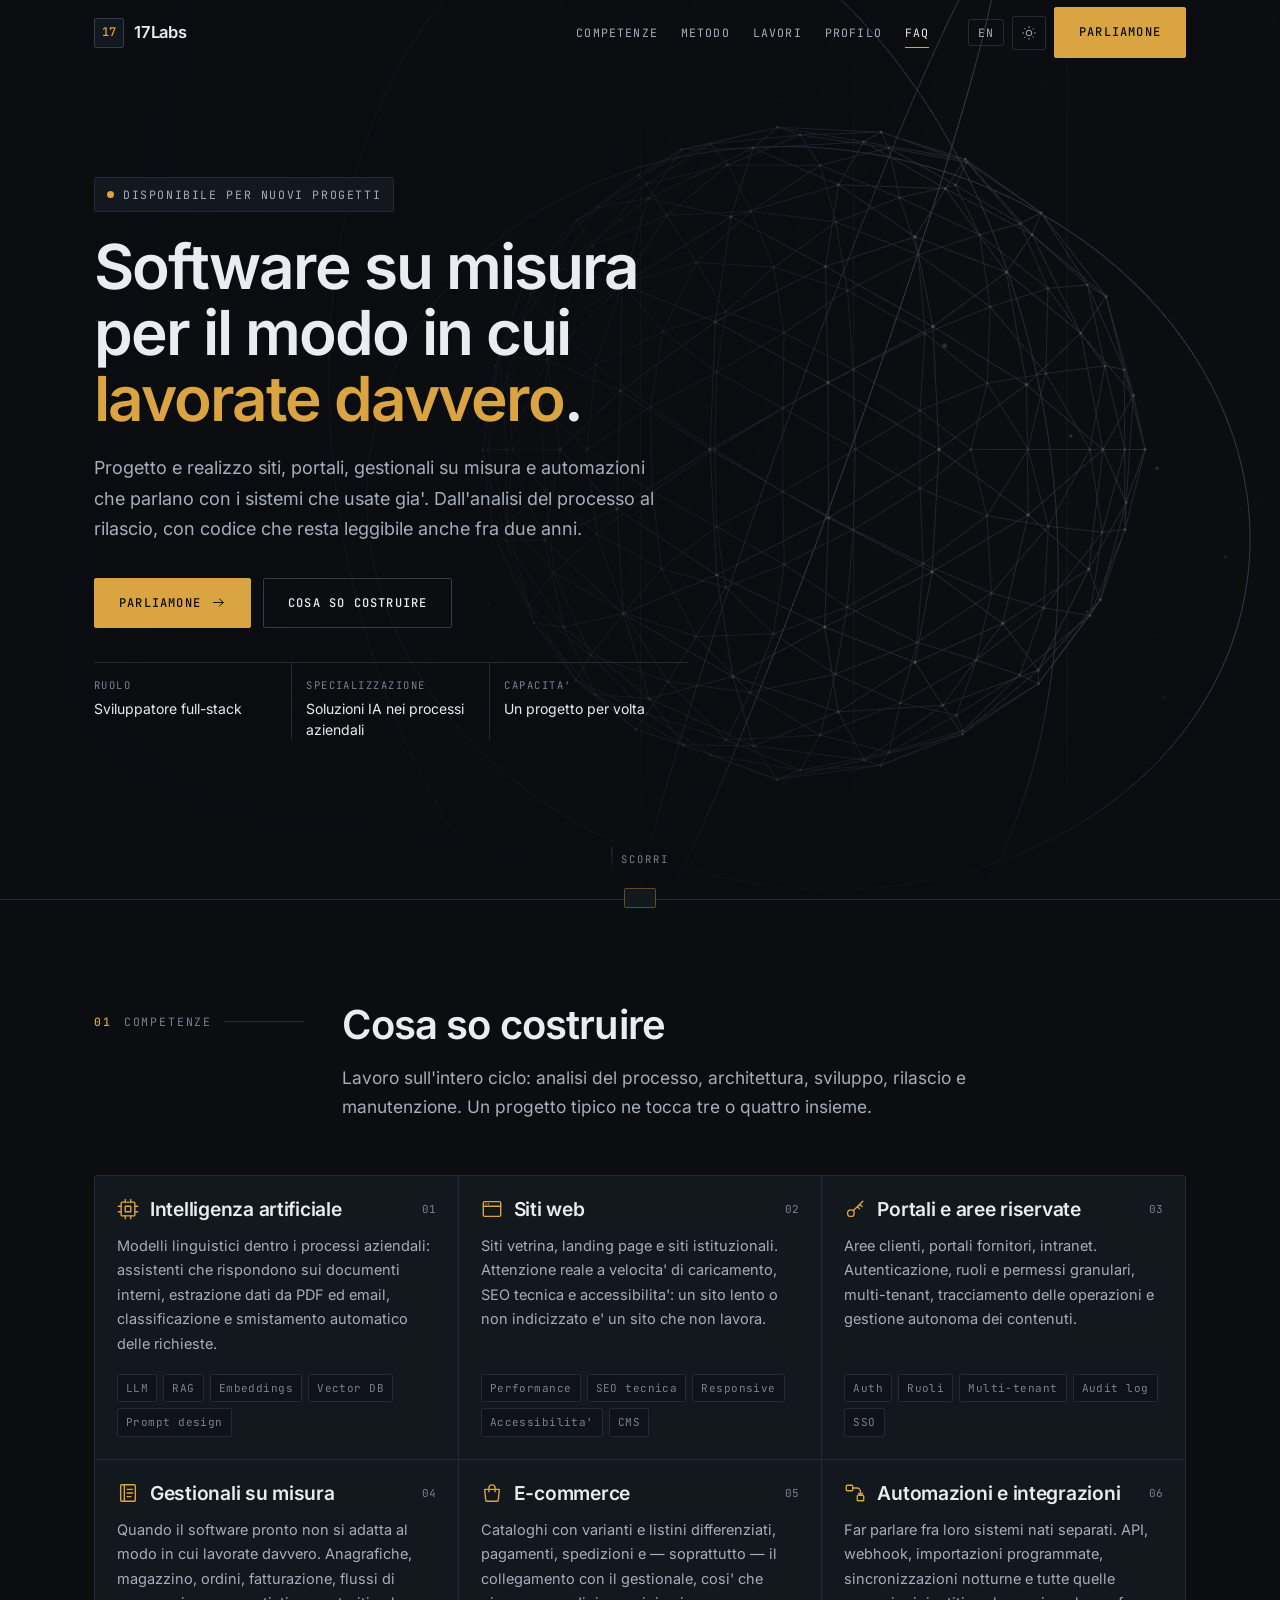
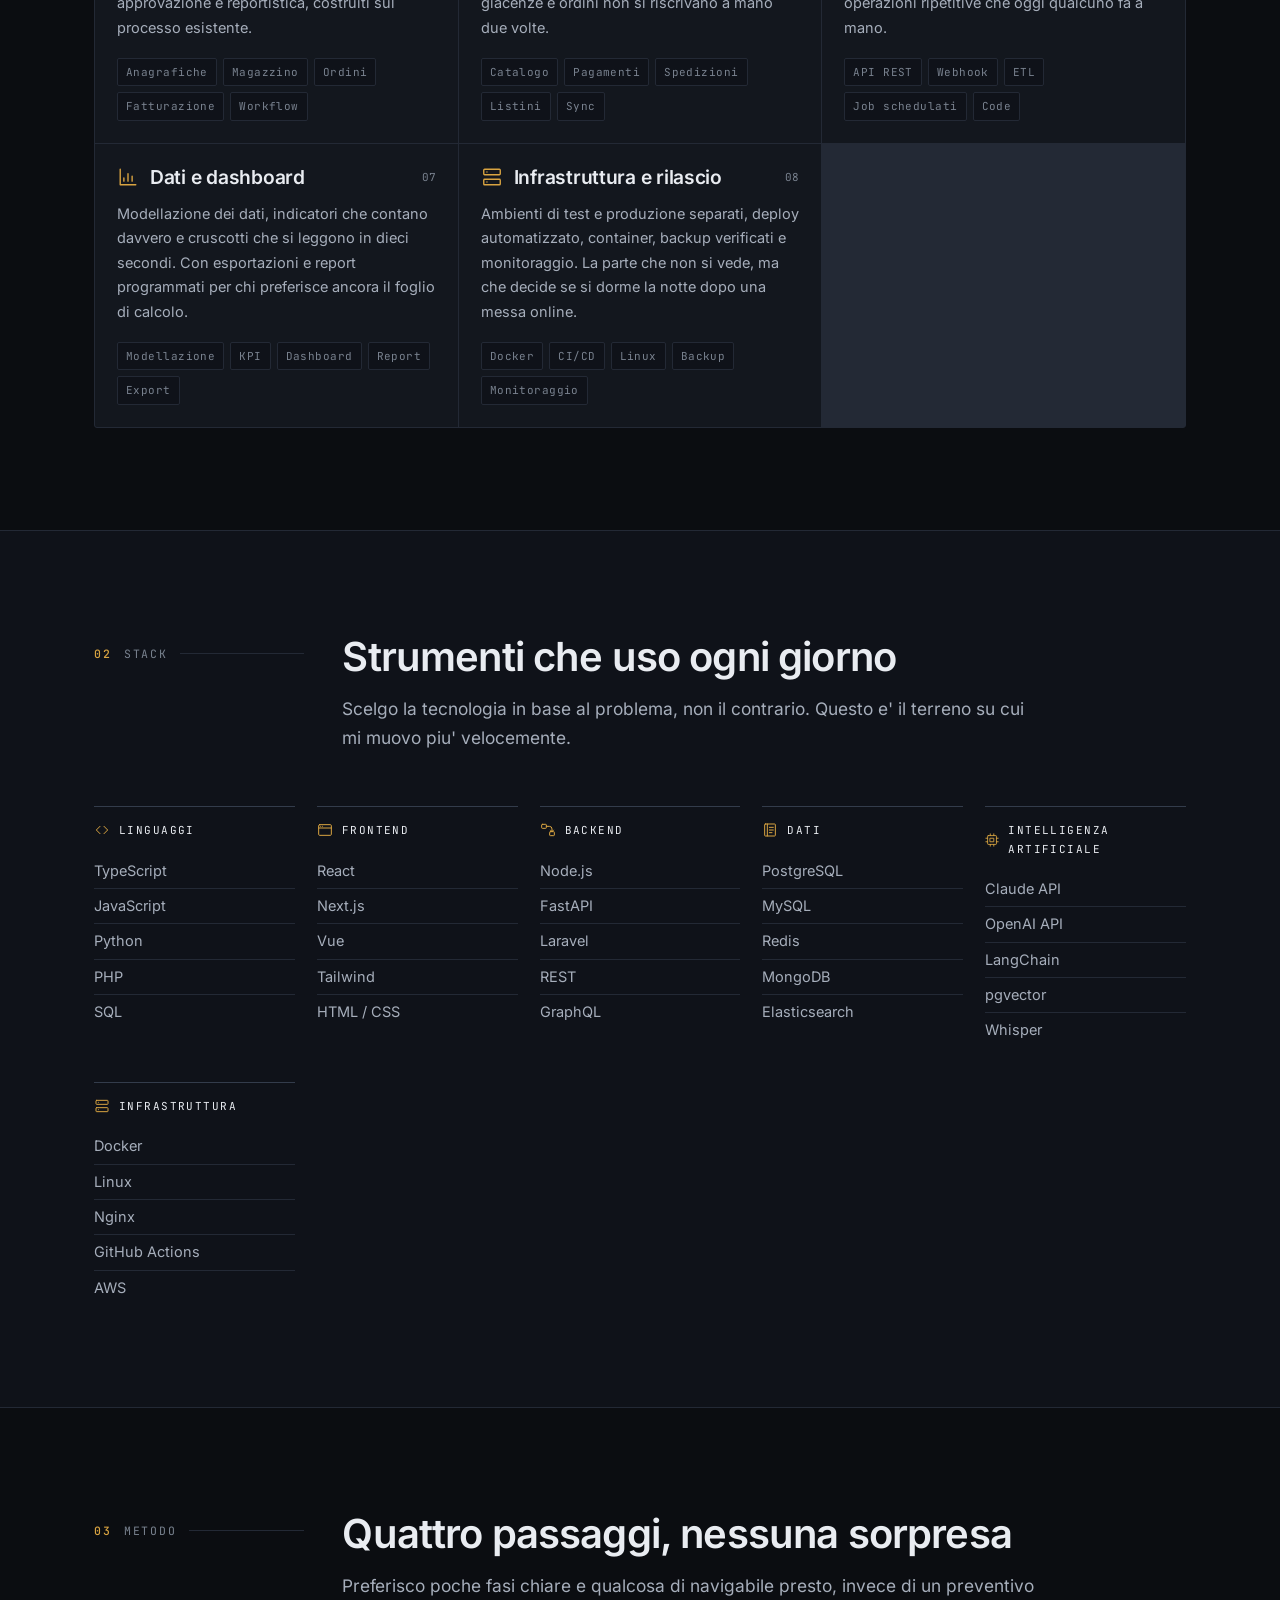
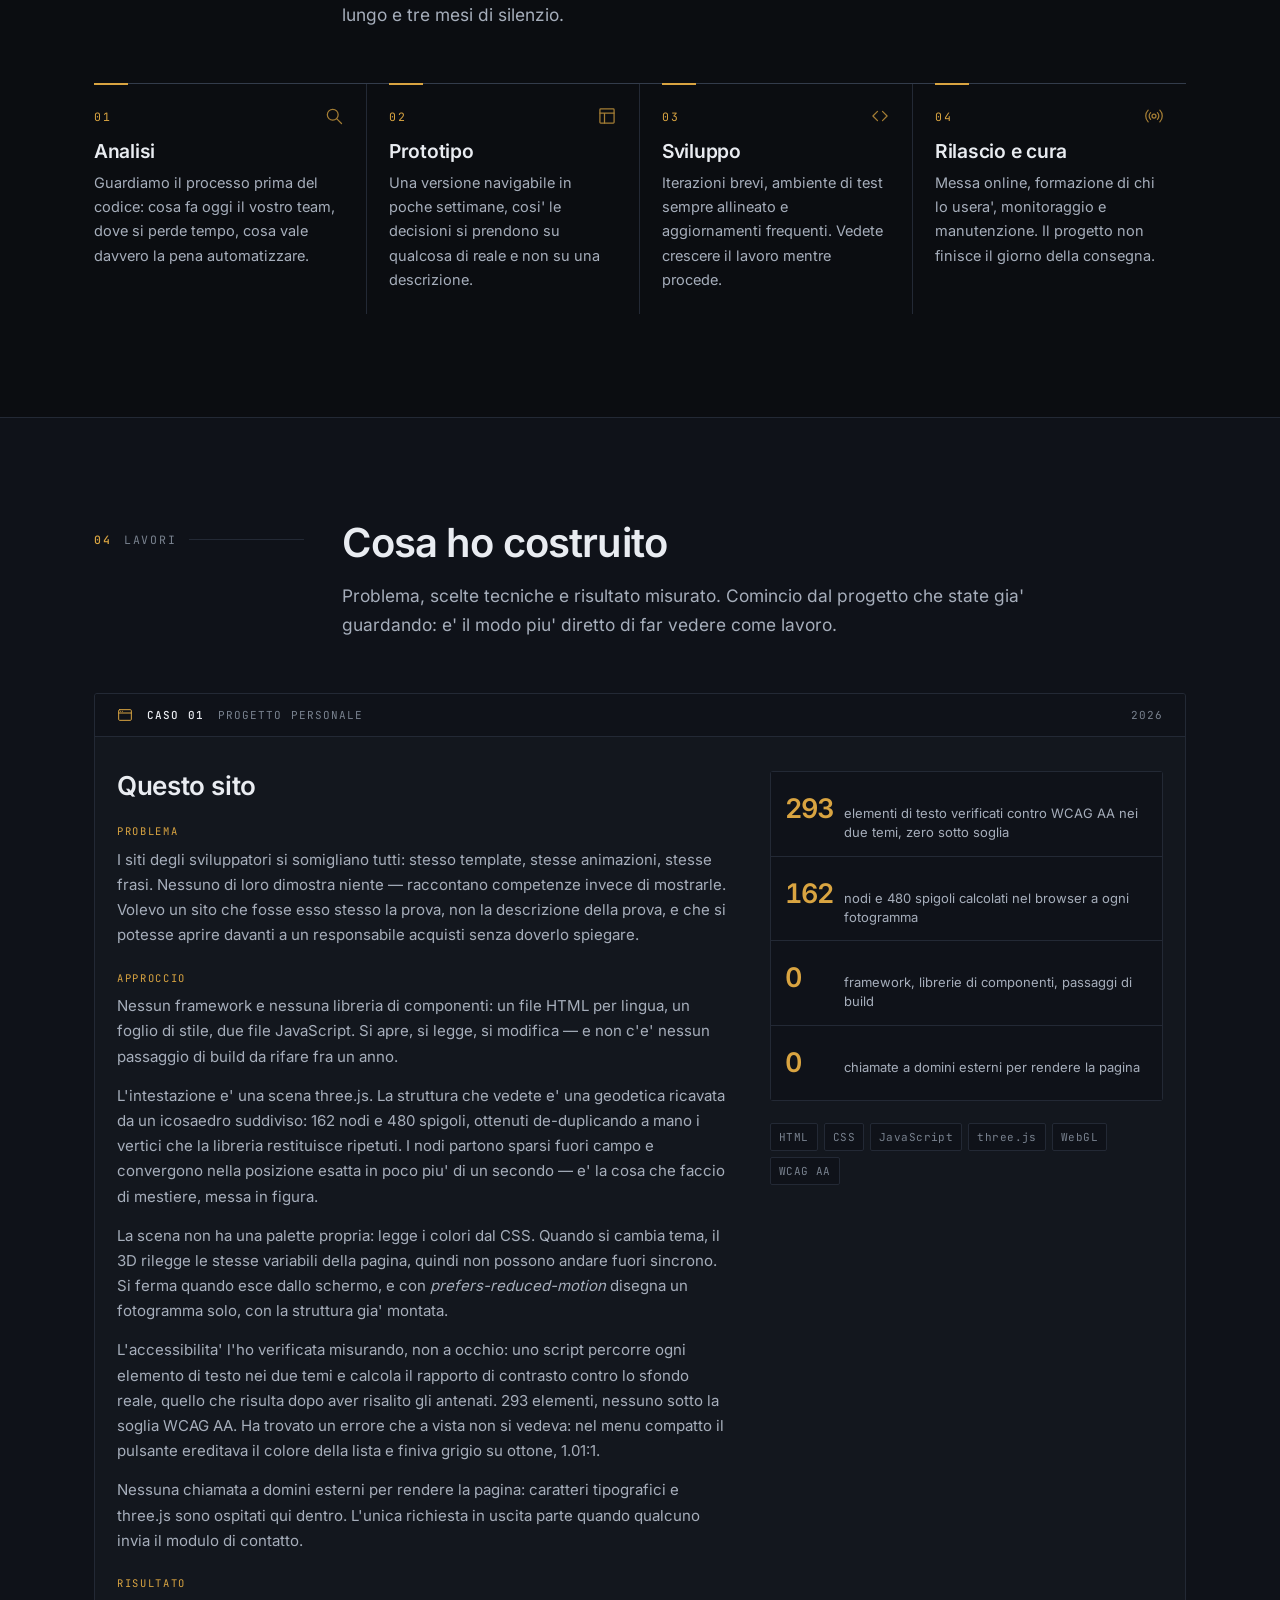
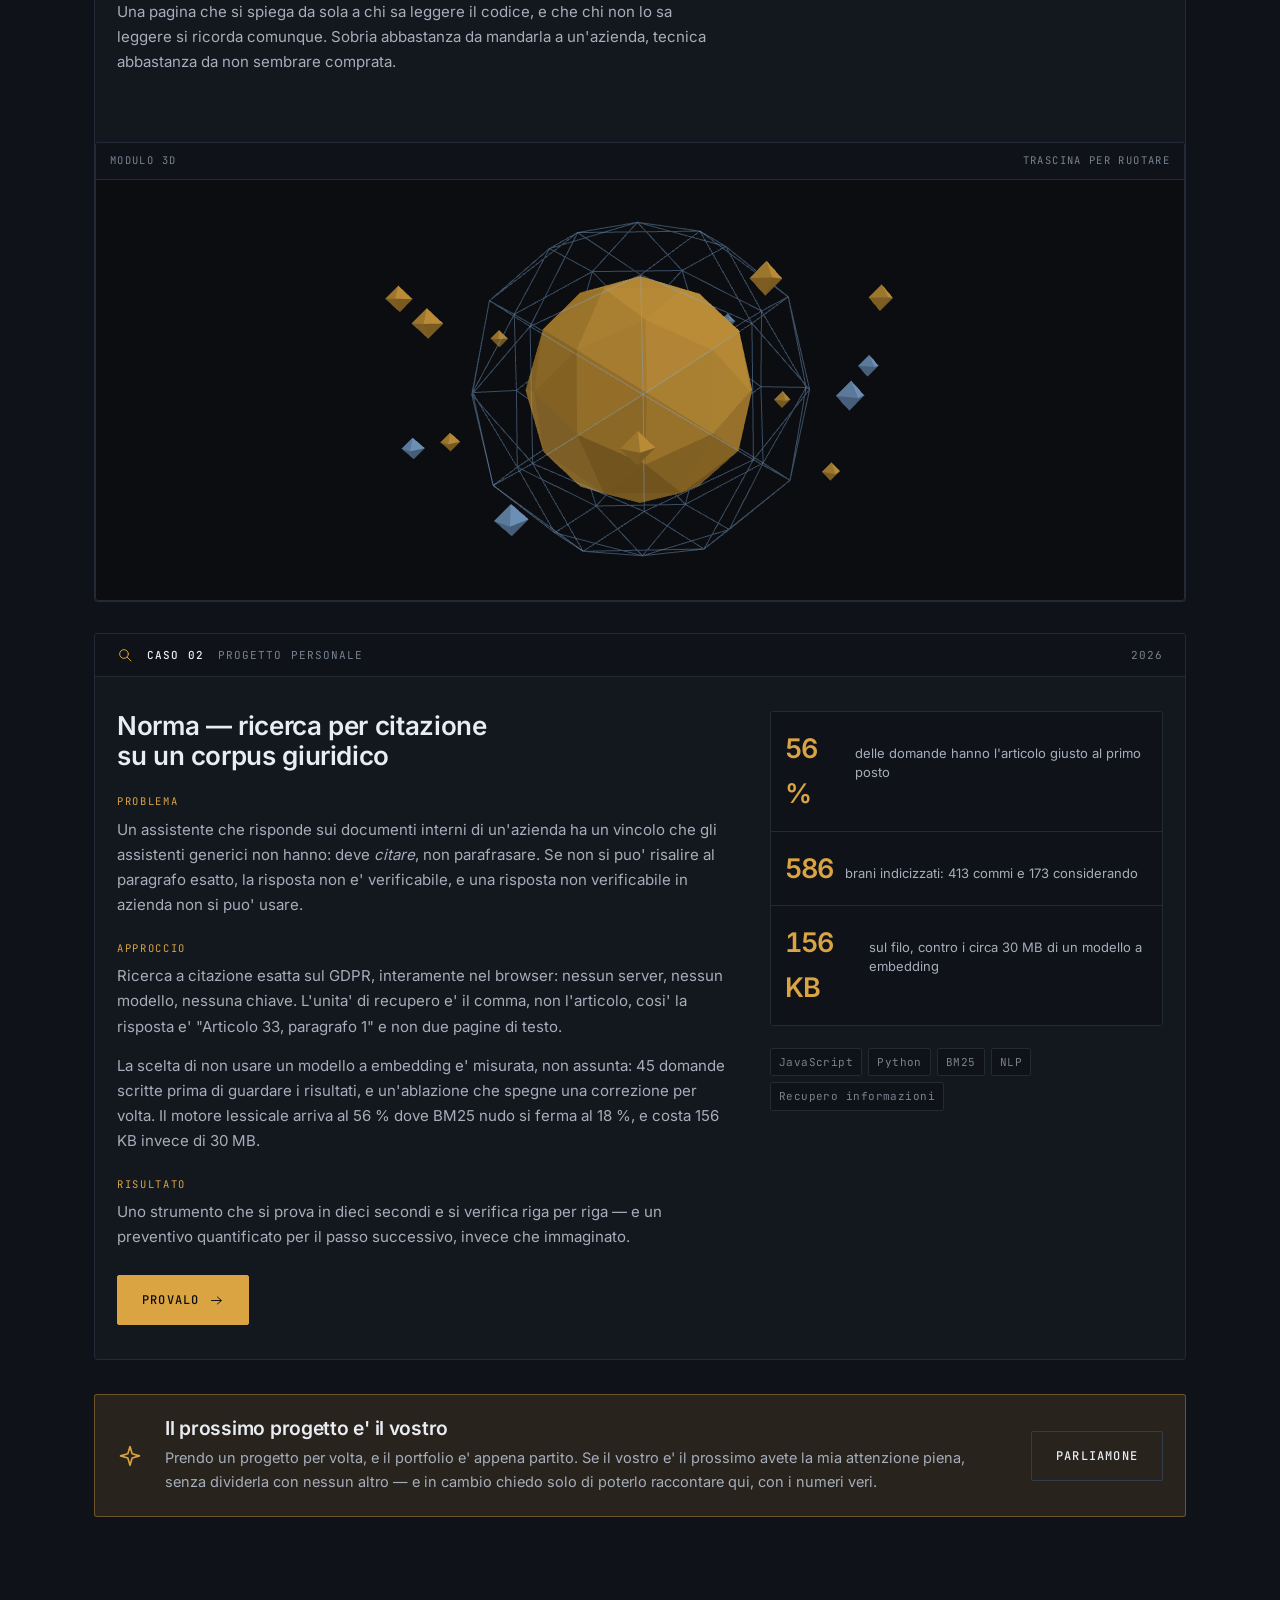
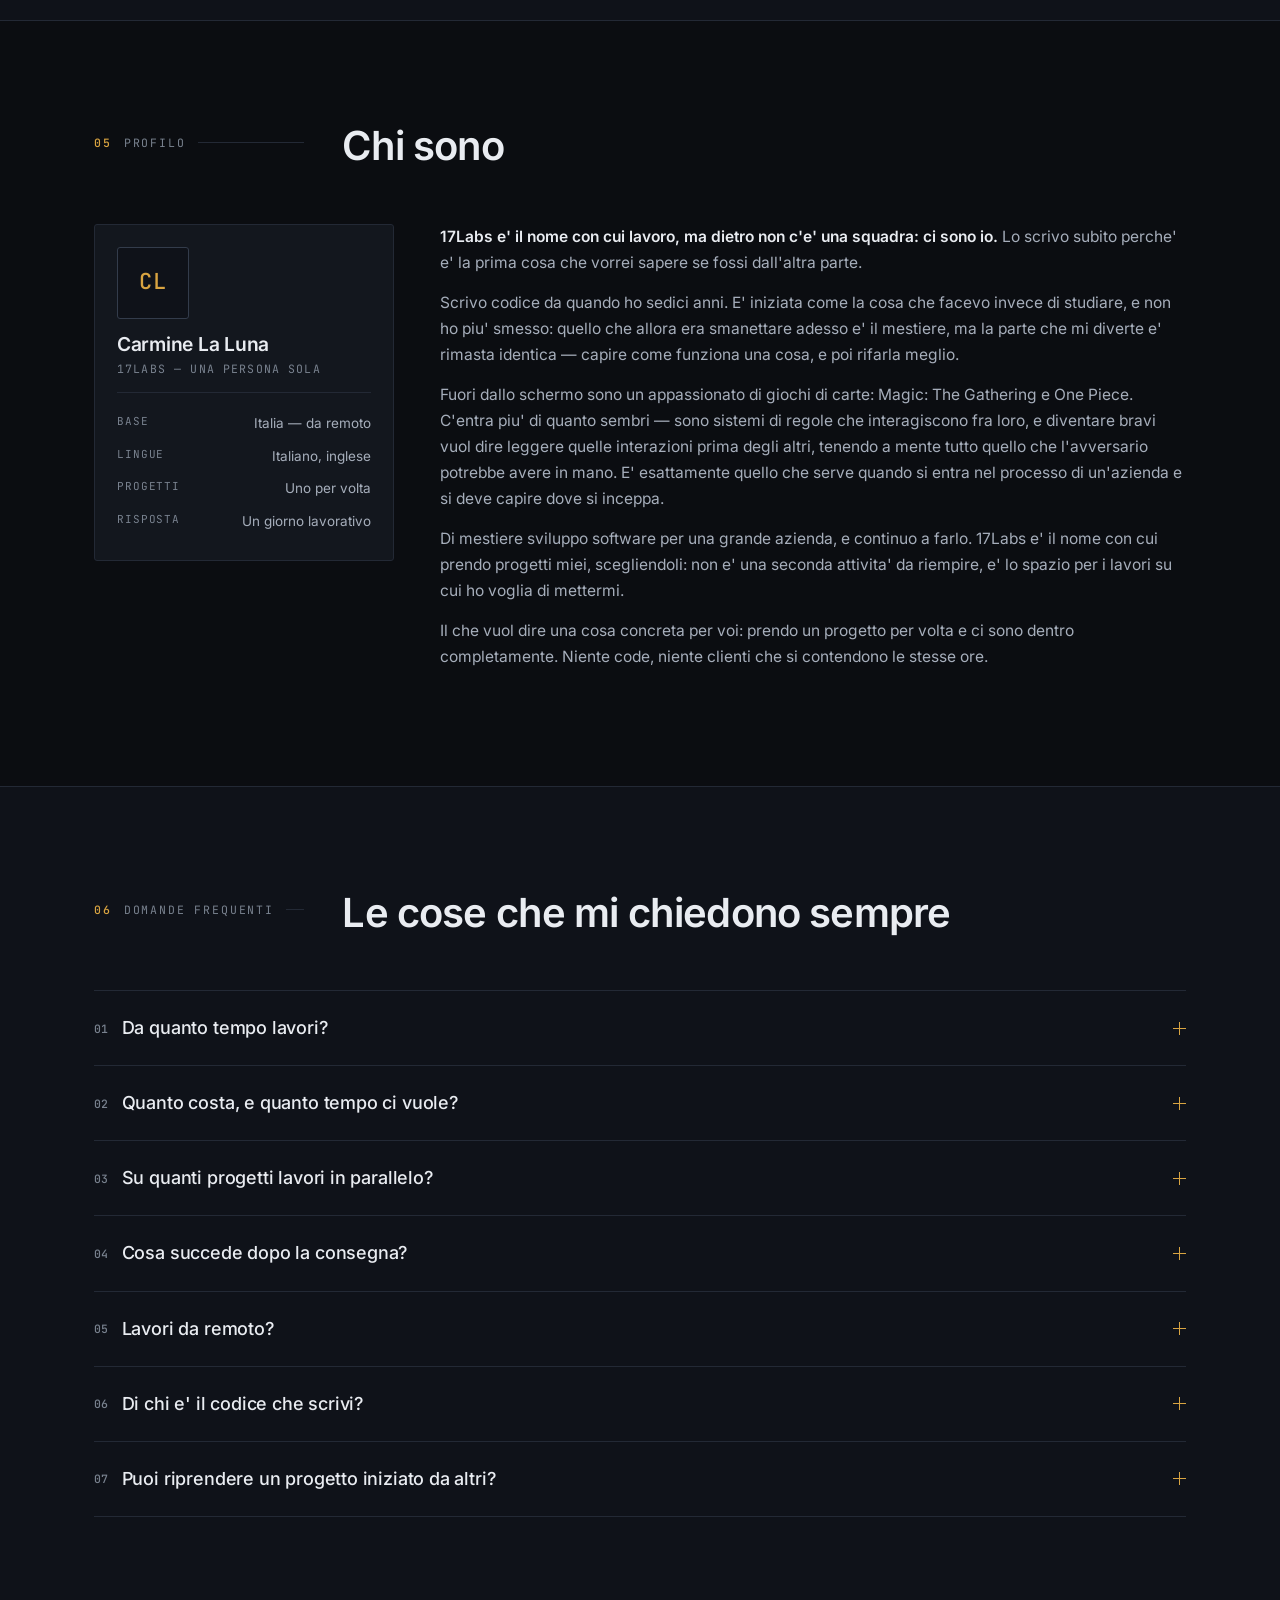
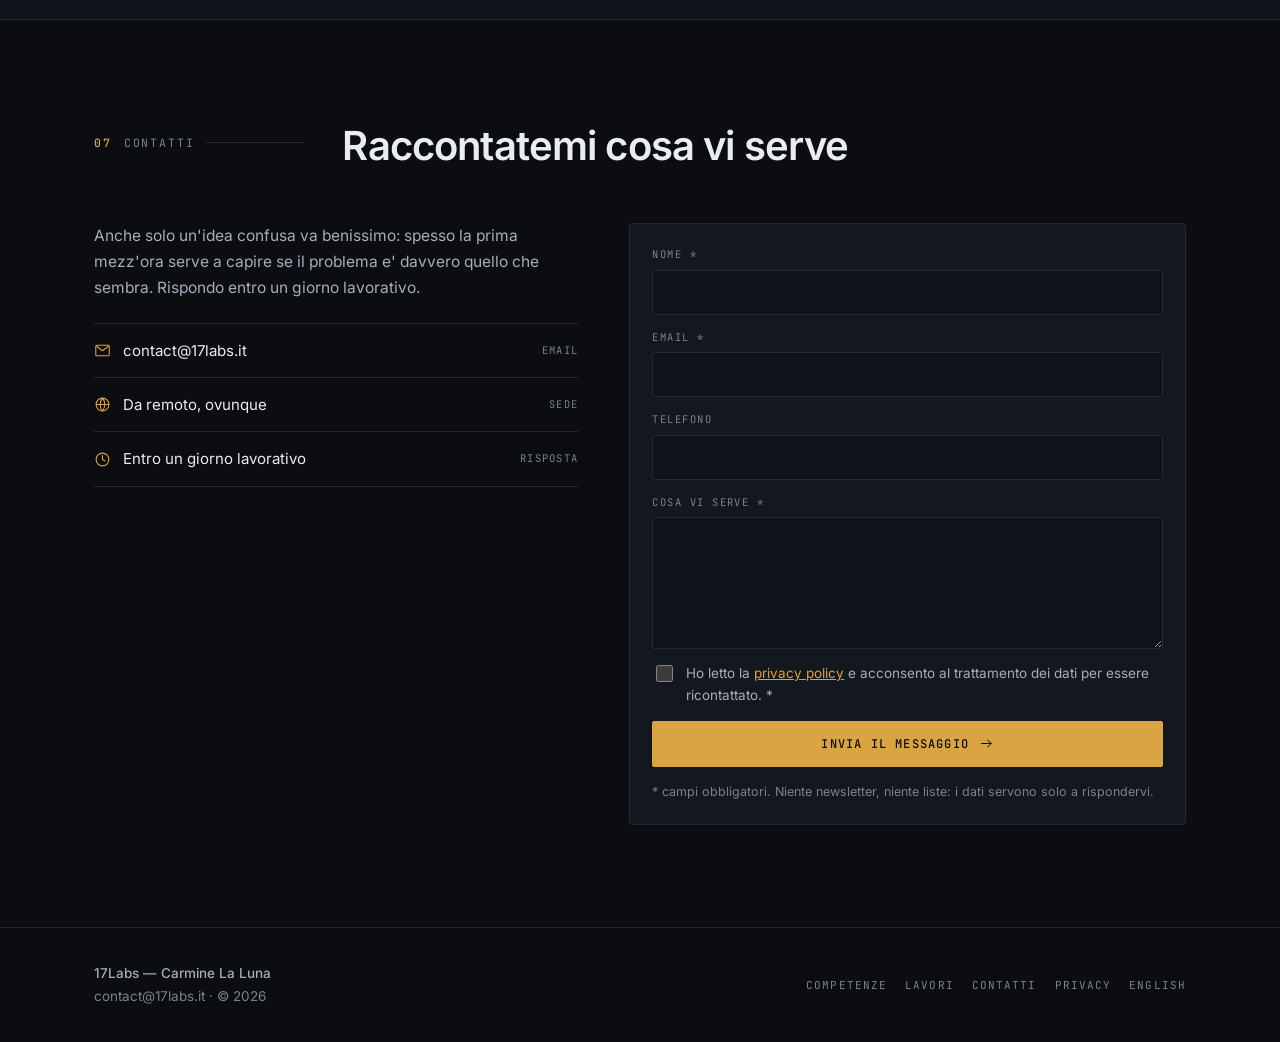
==== commit f1f585c2: "Aggiunge la scheda di Norma e corregge i numeri dichiarati Una sola referenza al progetto Norma, in " ====
--- a/index.html
+++ b/index.html
@@ -459,7 +459,7 @@
                gia' montata.</p>
             <p>L'accessibilita' l'ho verificata misurando, non a occhio: uno script percorre
                ogni elemento di testo nei due temi e calcola il rapporto di contrasto contro
-               lo sfondo reale, quello che risulta dopo aver risalito gli antenati. 269
+               lo sfondo reale, quello che risulta dopo aver risalito gli antenati. 293
                elementi, nessuno sotto la soglia WCAG AA. Ha trovato un errore che a vista
                non si vedeva: nel menu compatto il pulsante ereditava il colore della lista
                e finiva grigio su ottone, 1.01:1.</p>
@@ -478,7 +478,7 @@
 
         <div>
           <div class="metrics">
-            <div class="metric"><b>269</b><span>elementi di testo verificati contro WCAG AA nei due temi, zero sotto soglia</span></div>
+            <div class="metric"><b>293</b><span>elementi di testo verificati contro WCAG AA nei due temi, zero sotto soglia</span></div>
             <div class="metric"><b>162</b><span>nodi e 480 spigoli calcolati nel browser a ogni fotogramma</span></div>
             <div class="metric"><b>0</b><span>framework, librerie di componenti, passaggi di build</span></div>
             <div class="metric"><b>0</b><span>chiamate a domini esterni per rendere la pagina</span></div>
@@ -500,6 +500,72 @@
             WebGL non disponibile su questo dispositivo.<br>
             Il resto della pagina funziona lo stesso.
           </p>
+        </div>
+      </div>
+    </article>
+
+
+    <!-- ============================================================
+         Unica referenza a Norma dentro il sito. Il progetto vive per
+         conto suo, su un dominio suo: qui c'e' solo la scheda e il
+         collegamento in uscita.
+         SEGNAPOSTO: aggiorna l'indirizzo quando lo pubblichi.
+         ============================================================ -->
+    <article class="case reveal" style="margin-top:clamp(20px,2.4vw,32px)">
+      <div class="case__bar">
+        <svg class="ico" aria-hidden="true"><use href="#i-search"></use></svg>
+        <b>Caso 02</b>
+        <span>Progetto personale</span>
+        <span>2026</span>
+      </div>
+
+      <div class="case__body">
+        <div>
+          <h3>Norma — ricerca per citazione su un corpus giuridico</h3>
+
+          <div class="block">
+            <span class="block__k">Problema</span>
+            <p>Un assistente che risponde sui documenti interni di un'azienda ha un
+               vincolo che gli assistenti generici non hanno: deve <em>citare</em>, non
+               parafrasare. Se non si puo' risalire al paragrafo esatto, la risposta non
+               e' verificabile, e una risposta non verificabile in azienda non si puo'
+               usare.</p>
+          </div>
+
+          <div class="block">
+            <span class="block__k">Approccio</span>
+            <p>Ricerca a citazione esatta sul GDPR, interamente nel browser: nessun
+               server, nessun modello, nessuna chiave. L'unita' di recupero e' il comma,
+               non l'articolo, cosi' la risposta e' "Articolo 33, paragrafo 1" e non due
+               pagine di testo.</p>
+            <p>La scelta di non usare un modello a embedding e' misurata, non assunta:
+               45 domande scritte prima di guardare i risultati, e un'ablazione che
+               spegne una correzione per volta. Il motore lessicale arriva al 56 % dove
+               BM25 nudo si ferma al 18 %, e costa 156 KB invece di 30 MB.</p>
+          </div>
+
+          <div class="block">
+            <span class="block__k">Risultato</span>
+            <p>Uno strumento che si prova in dieci secondi e si verifica riga per riga —
+               e un preventivo quantificato per il passo successivo, invece che
+               immaginato.</p>
+          </div>
+
+          <div style="margin-top:clamp(18px,2vw,26px)">
+            <a class="btn btn--primary" href="https://norma.17labs.it/" rel="noopener">
+              Provalo
+              <svg class="ico" aria-hidden="true"><use href="#i-arrow"></use></svg>
+            </a>
+          </div>
+        </div>
+
+        <div>
+          <div class="metrics">
+            <div class="metric"><b>56 %</b><span>delle domande hanno l'articolo giusto al primo posto</span></div>
+            <div class="metric"><b>586</b><span>brani indicizzati: 413 commi e 173 considerando</span></div>
+            <div class="metric"><b>156 KB</b><span>sul filo, contro i circa 30 MB di un modello a embedding</span></div>
+          </div>
+          <ul class="tags"><li>JavaScript</li><li>Python</li><li>BM25</li><li>NLP</li><li>Recupero informazioni</li></ul>
         </div>
       </div>
     </article>
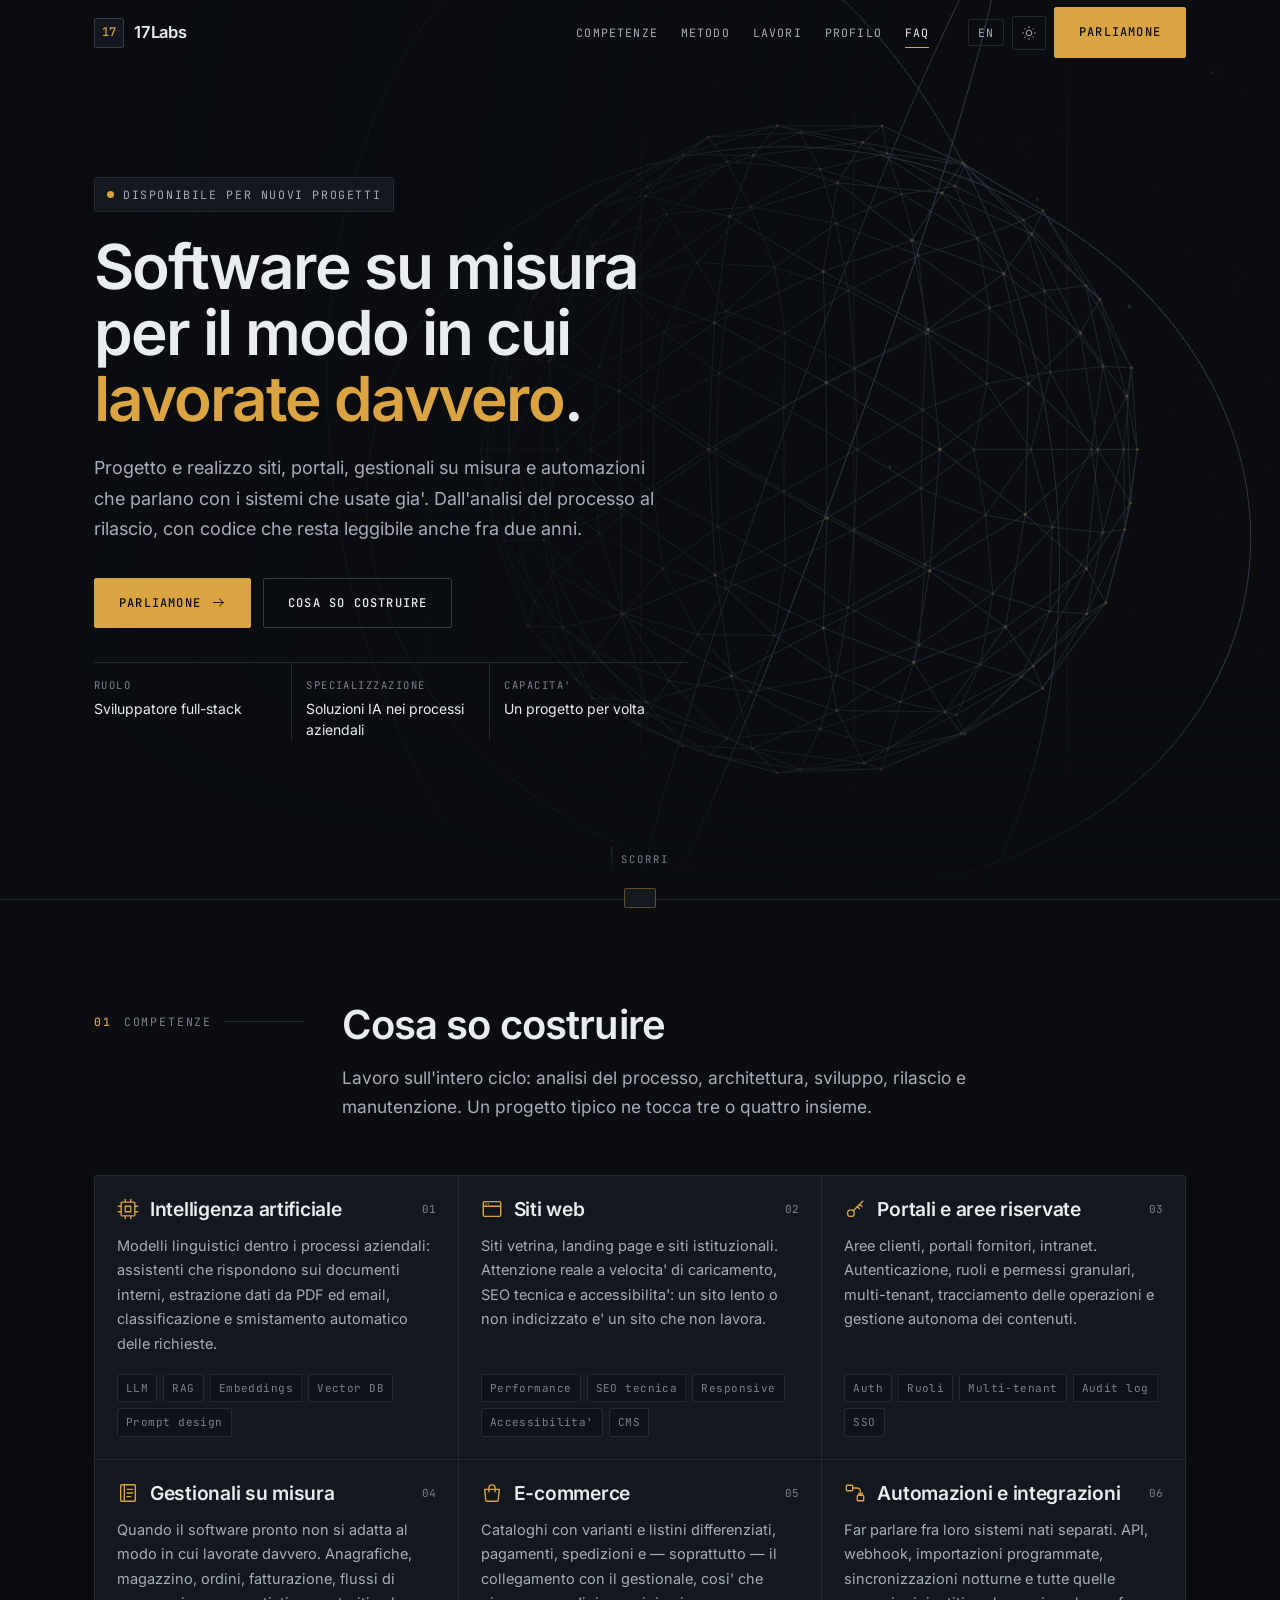
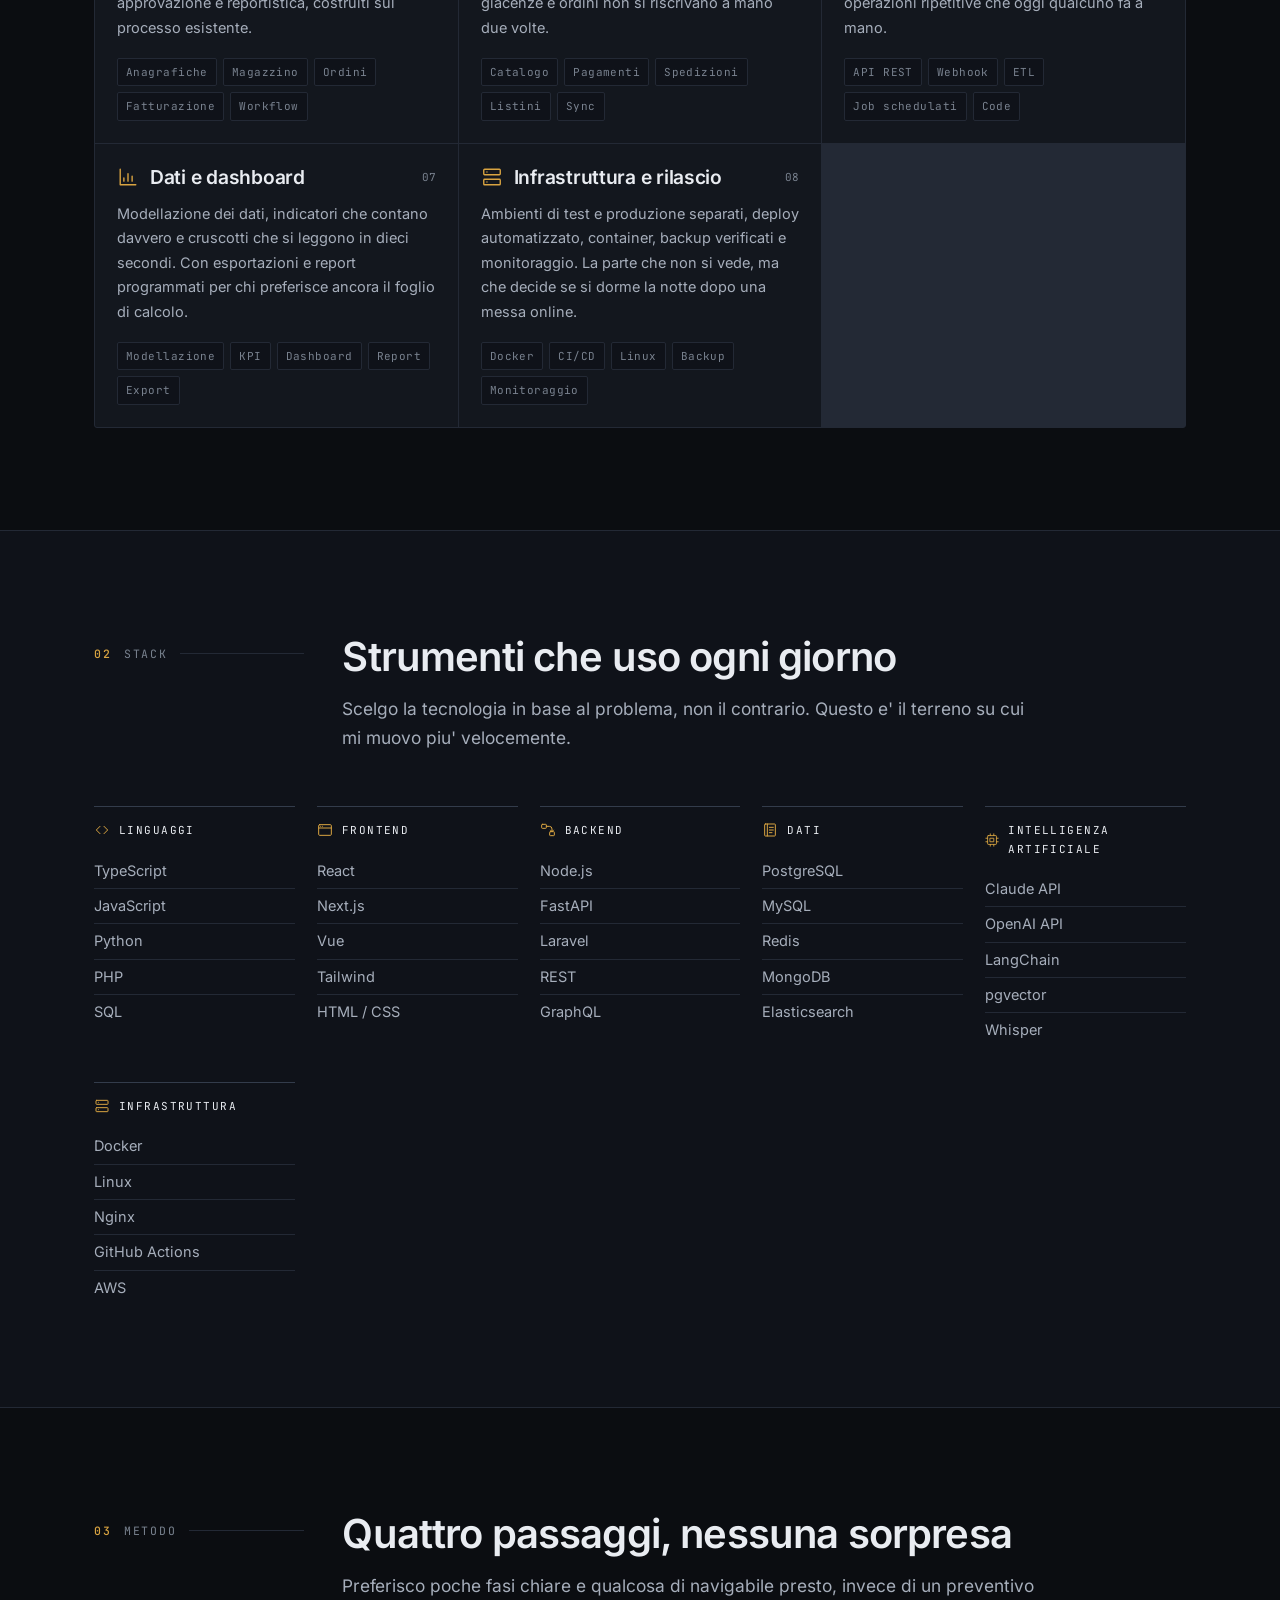
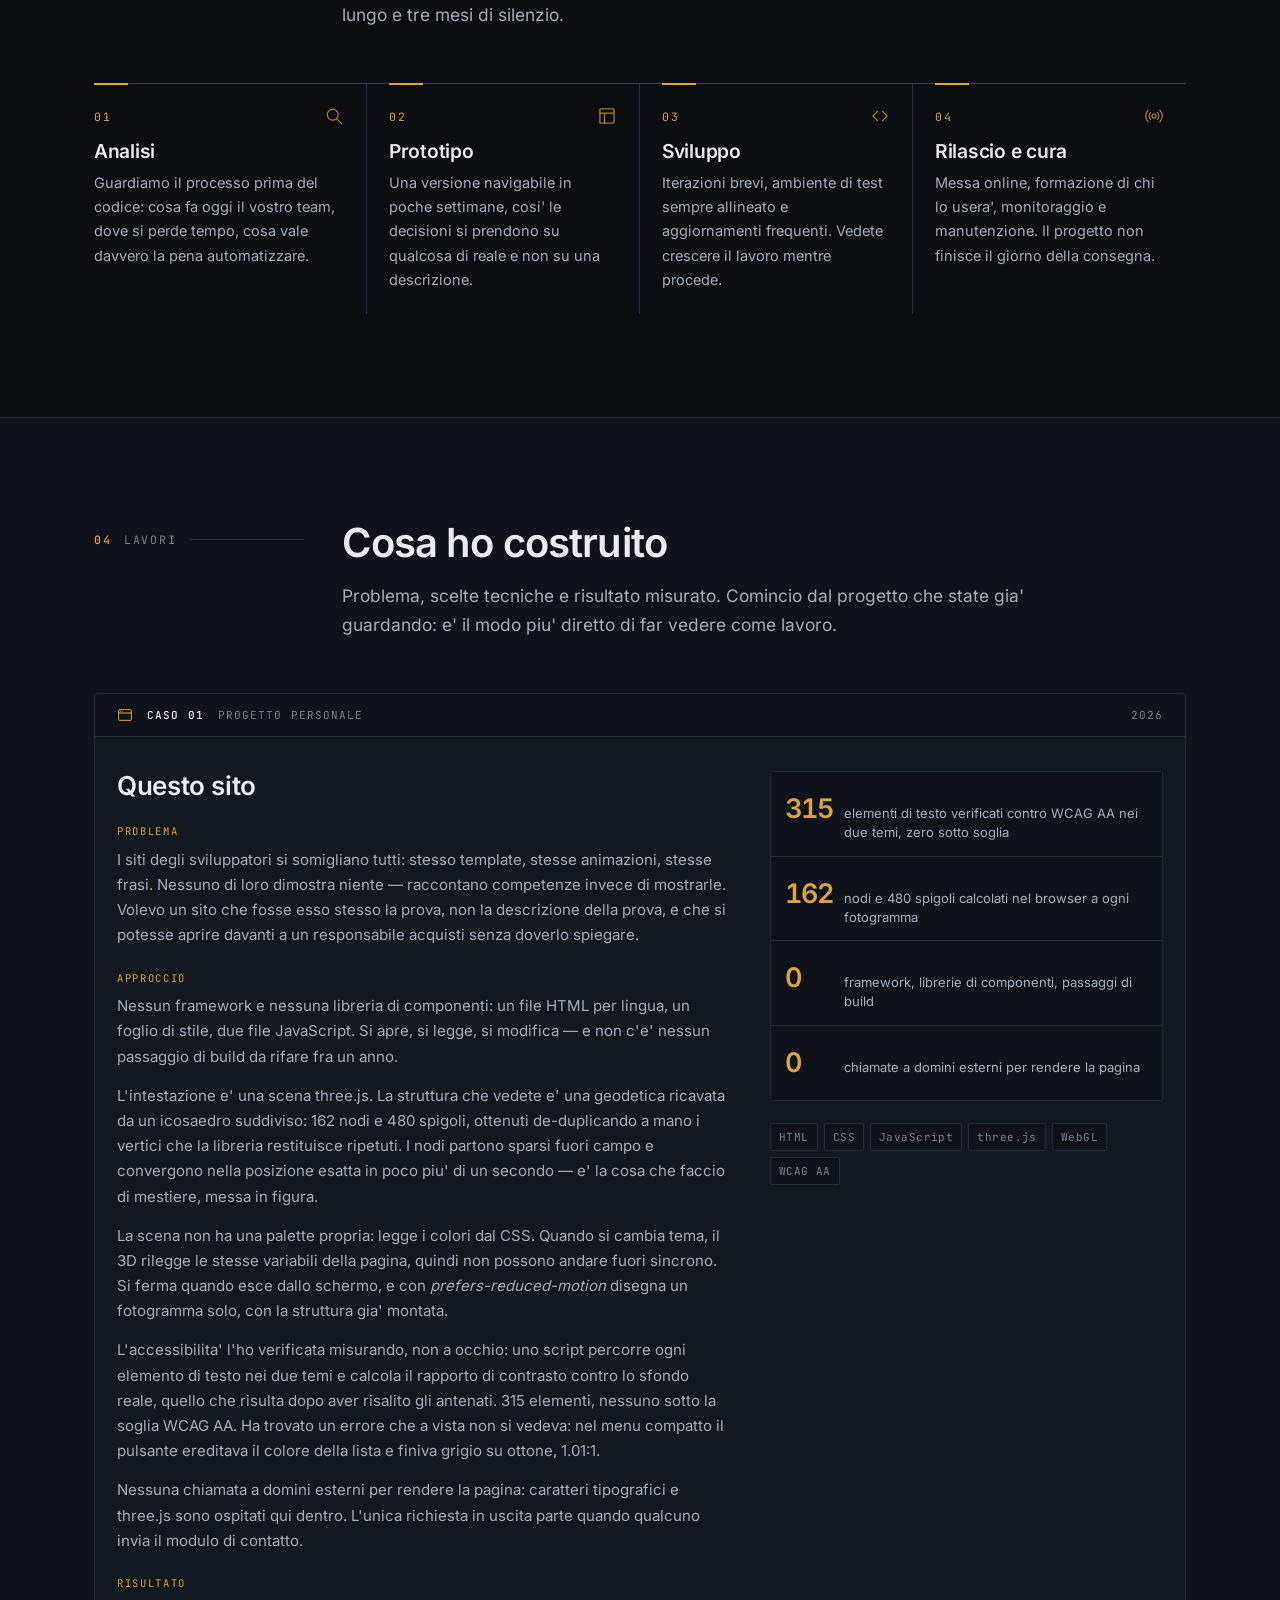
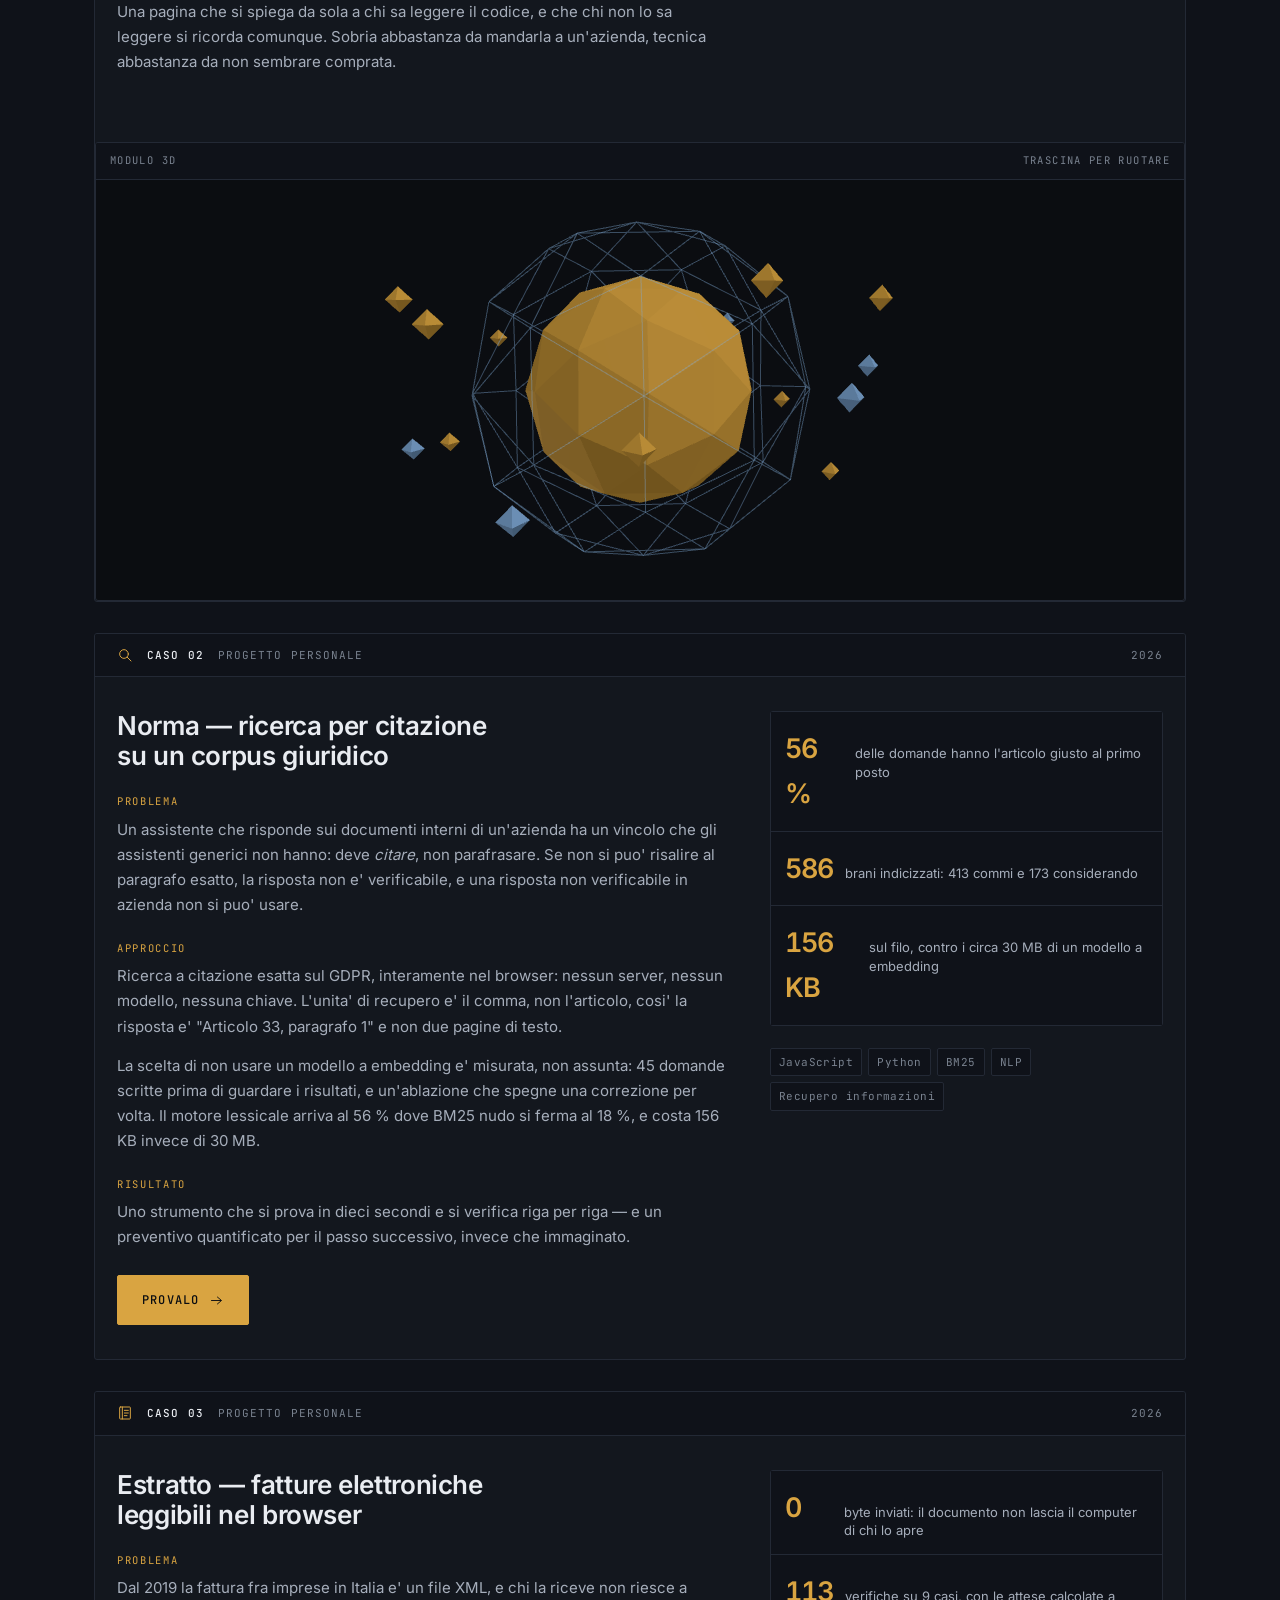
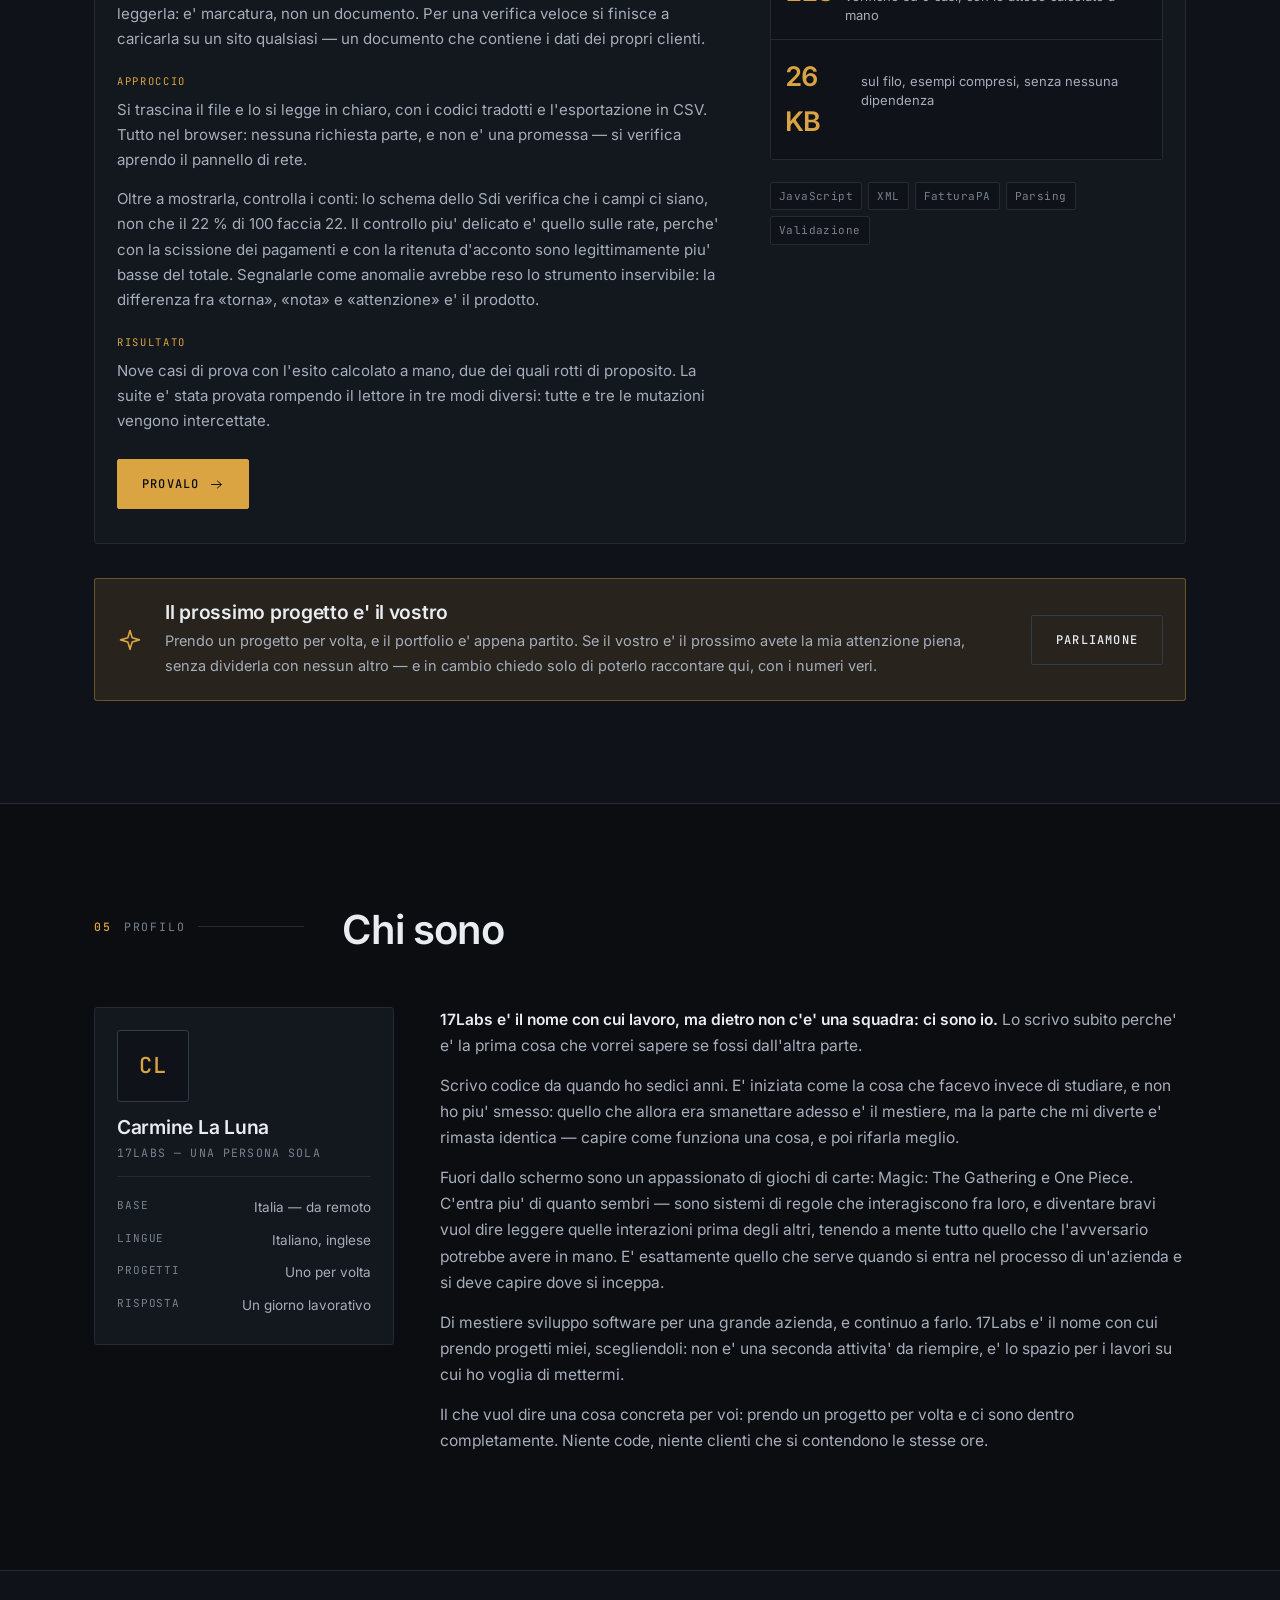
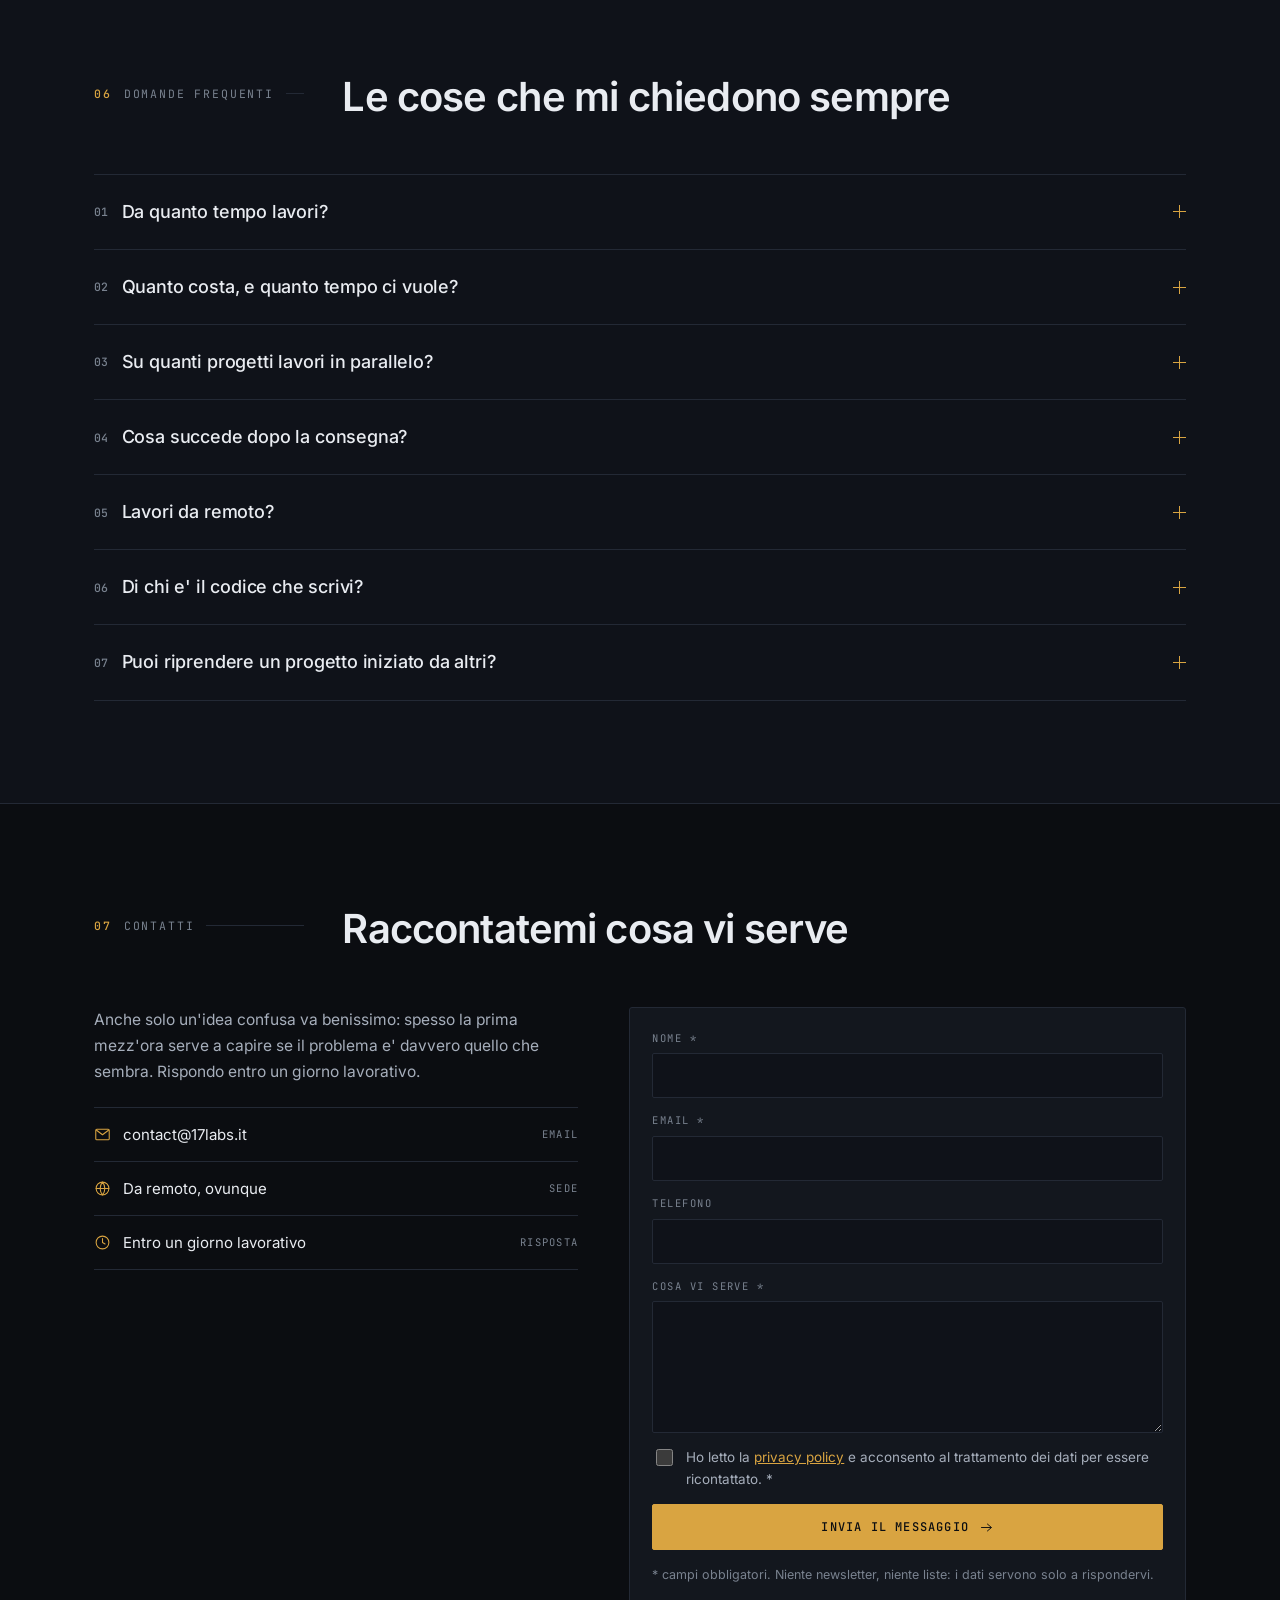
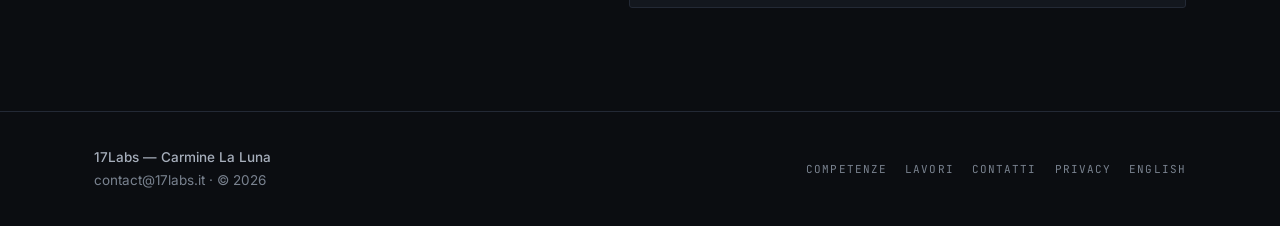
==== commit 34366847: "Aggiunge la scheda di Estratto e aggiorna il conteggio Terza e ultima referenza prevista nella sezio" ====
--- a/index.html
+++ b/index.html
@@ -1,855 +1,917 @@
-<!doctype html>
-<html lang="it" data-theme="dark">
-<head>
-<meta charset="utf-8">
-<meta name="viewport" content="width=device-width,initial-scale=1,viewport-fit=cover">
-<title>17Labs — Software su misura per le aziende | Carmine La Luna</title>
-<meta name="description" content="Siti, portali, gestionali su misura e integrazioni con modelli linguistici. Dall'analisi del processo al rilascio, con codice che resta leggibile anche fra due anni.">
-<meta name="theme-color" content="#0b0d11" media="(prefers-color-scheme: dark)">
-<meta name="theme-color" content="#f3f1ec" media="(prefers-color-scheme: light)">
-
-<meta property="og:type" content="website">
-<meta property="og:site_name" content="17Labs">
-<meta property="og:title" content="17Labs — Software su misura per le aziende">
-<meta property="og:description" content="Siti, portali, gestionali su misura e integrazioni con modelli linguistici. Dall'analisi del processo al rilascio.">
-<meta property="og:locale" content="it_IT">
-<meta property="og:locale:alternate" content="en_GB">
-<!-- og:image richiede un URL assoluto: relativo non funziona su nessuna piattaforma.
-     SEGNAPOSTO: og.png e' ancora quella di Master, va rifatta con la grafica di V3. -->
-<meta property="og:image" content="https://17labs.it/og.png">
-<meta property="og:image:width" content="1200">
-<meta property="og:image:height" content="630">
-<meta property="og:image:alt" content="17Labs — sviluppo software su misura">
-<meta property="og:url" content="https://17labs.it/">
-<link rel="canonical" href="https://17labs.it/">
-<link rel="alternate" hreflang="it" href="https://17labs.it/">
-<link rel="alternate" hreflang="en" href="https://17labs.it/en/">
-<link rel="alternate" hreflang="x-default" href="https://17labs.it/">
-<meta name="twitter:card" content="summary_large_image">
-<meta name="twitter:title" content="17Labs — Software su misura per le aziende">
-<meta name="twitter:description" content="Siti, portali, gestionali su misura e integrazioni con modelli linguistici.">
-<meta name="twitter:image" content="https://17labs.it/og.png">
-
-<!-- Tipo Person, non ProfessionalService: quest'ultimo dichiara un'attivita'
-     registrata. Passa a ProfessionalService quando apri la partita IVA. -->
-<script type="application/ld+json">
-{
-  "@context": "https://schema.org",
-  "@type": "Person",
-  "name": "Carmine La Luna",
-  "alternateName": "17Labs",
-  "jobTitle": "Sviluppatore software",
-  "description": "Sviluppo siti, portali, gestionali su misura e integrazioni basate su intelligenza artificiale.",
-  "url": "https://17labs.it/",
-  "email": "contact@17labs.it",
-  "knowsLanguage": ["it", "en"],
-  "knowsAbout": [
-    "Sviluppo software su misura",
-    "Sviluppo siti web",
-    "Portali e aree riservate",
-    "Gestionali aziendali",
-    "Integrazione di modelli linguistici"
-  ]
-}
-</script>
-
-<link rel="stylesheet" href="assets/fonts.css">
-<link rel="icon" href="data:image/svg+xml,%3Csvg xmlns='http://www.w3.org/2000/svg' viewBox='0 0 32 32'%3E%3Crect width='32' height='32' rx='3' fill='%230b0d11'/%3E%3Crect x='3.5' y='3.5' width='25' height='25' rx='1.5' fill='none' stroke='%23333c4b'/%3E%3Cg fill='%23d9a441'%3E%3Crect x='9' y='10' width='2.5' height='12'/%3E%3Crect x='9' y='10' width='6' height='2.5'/%3E%3Crect x='17' y='10' width='7' height='2.5'/%3E%3Crect x='19' y='12.5' width='2.5' height='9.5'/%3E%3C/g%3E%3C/svg%3E">
-
-<!-- Due cose, prima del primo disegno.
-     1. Il tema salvato, cosi' non si vede il lampo bianco.
-     2. La classe .js: le comparse allo scorrimento restano nascoste
-        solo se c'e' JavaScript per rivelarle. Senza questa riga, un
-        browser con JS disattivato mostrerebbe una pagina vuota. -->
-<script>
-  (function () {
-    var d = document.documentElement;
-    d.classList.add('js');
-    try {
-      var t = localStorage.getItem('v3-theme');
-      if (t === 'light' || t === 'dark') d.setAttribute('data-theme', t);
-    } catch (e) {}
-  })();
-</script>
-<link rel="stylesheet" href="assets/style.css">
-</head>
-<body>
-
-<a class="skip" href="#top">Salta al contenuto</a>
-<div class="gridlines" aria-hidden="true"></div>
-<div class="readout" id="readout" role="status" aria-live="polite"></div>
-
-<!-- ============================================================
-     Icone: un foglio di simboli in linea, disegnati a tratto su
-     griglia 24. Nessuna libreria, nessuna richiesta in piu', e
-     ereditano il colore del testo in entrambi i temi.
-     ============================================================ -->
-<svg width="0" height="0" style="position:absolute" aria-hidden="true" focusable="false">
-  <defs>
-    <symbol id="i-chip" viewBox="0 0 24 24"><rect x="4.5" y="4.5" width="15" height="15" rx="1"/><rect x="9" y="9" width="6" height="6"/><path d="M9 1.5V4.5M15 1.5V4.5M9 19.5v3M15 19.5v3M1.5 9h3M1.5 15h3M19.5 9h3M19.5 15h3"/></symbol>
-    <symbol id="i-browser" viewBox="0 0 24 24"><rect x="2.5" y="4" width="19" height="16" rx="1.5"/><path d="M2.5 9h19M5.5 6.5h.01M8 6.5h.01"/></symbol>
-    <symbol id="i-key" viewBox="0 0 24 24"><circle cx="7.5" cy="16.5" r="3.6"/><path d="M10.1 13.9 20.5 3.5M17.2 6.8l2.6 2.6M14.6 9.4l2.3 2.3"/></symbol>
-    <symbol id="i-ledger" viewBox="0 0 24 24"><rect x="4" y="3" width="16" height="18" rx="1"/><path d="M8 3v18M11 8h6M11 12h6M11 16h4"/></symbol>
-    <symbol id="i-bag" viewBox="0 0 24 24"><path d="M4 8h16l-1.2 12.1a1 1 0 0 1-1 .9H6.2a1 1 0 0 1-1-.9L4 8Z"/><path d="M8.6 10.5V6.6a3.4 3.4 0 0 1 6.8 0v3.9"/></symbol>
-    <symbol id="i-flow" viewBox="0 0 24 24"><rect x="2.5" y="3.5" width="7" height="6" rx="1"/><rect x="14.5" y="14.5" width="7" height="6" rx="1"/><path d="M9.5 6.5h4.5a4 4 0 0 1 4 4v4"/><path d="M15.8 12.2 18 14.4l2.2-2.2"/></symbol>
-    <symbol id="i-chart" viewBox="0 0 24 24"><path d="M3.5 3.5v17h17"/><path d="M7.5 16.5v-3.5M12 16.5v-8M16.5 16.5v-5.5"/></symbol>
-    <symbol id="i-server" viewBox="0 0 24 24"><rect x="3" y="3.5" width="18" height="6" rx="1"/><rect x="3" y="14.5" width="18" height="6" rx="1"/><path d="M6.5 6.5h.01M6.5 17.5h.01"/></symbol>
-    <symbol id="i-search" viewBox="0 0 24 24"><circle cx="10.5" cy="10.5" r="6.5"/><path d="M15.4 15.4 21 21"/></symbol>
-    <symbol id="i-draft" viewBox="0 0 24 24"><rect x="3.5" y="3.5" width="17" height="17" rx="1"/><path d="M3.5 8.5h17M9 8.5v12"/></symbol>
-    <symbol id="i-code" viewBox="0 0 24 24"><path d="M9 6.5 3.5 12 9 17.5M15 6.5 20.5 12 15 17.5"/></symbol>
-    <symbol id="i-live" viewBox="0 0 24 24"><circle cx="12" cy="12" r="2.4"/><path d="M7.9 7.9a5.8 5.8 0 0 0 0 8.2M16.1 7.9a5.8 5.8 0 0 1 0 8.2M5 5a9.9 9.9 0 0 0 0 14M19 5a9.9 9.9 0 0 1 0 14"/></symbol>
-    <symbol id="i-mail" viewBox="0 0 24 24"><rect x="2.5" y="4.5" width="19" height="15" rx="1.5"/><path d="m3.6 6 8.4 6.4L20.4 6"/></symbol>
-    <symbol id="i-globe" viewBox="0 0 24 24"><circle cx="12" cy="12" r="9"/><path d="M3 12h18M12 3a14 14 0 0 1 0 18 14 14 0 0 1 0-18Z"/></symbol>
-    <symbol id="i-clock" viewBox="0 0 24 24"><circle cx="12" cy="12" r="9"/><path d="M12 6.5V12l3.6 2.1"/></symbol>
-    <symbol id="i-spark" viewBox="0 0 24 24"><path d="M12 3.2 14 9.9l6.7 2-6.7 2-2 6.7-2-6.7-6.7-2 6.7-2Z"/></symbol>
-    <symbol id="i-arrow" viewBox="0 0 24 24"><path d="M4 12h15M13.5 6.5 20 12l-6.5 5.5"/></symbol>
-    <symbol id="i-sun" viewBox="0 0 24 24"><circle cx="12" cy="12" r="4.2"/><path d="M12 2v2.4M12 19.6V22M2 12h2.4M19.6 12H22M4.9 4.9l1.7 1.7M17.4 17.4l1.7 1.7M19.1 4.9l-1.7 1.7M6.6 17.4l-1.7 1.7"/></symbol>
-    <symbol id="i-moon" viewBox="0 0 24 24"><path d="M20.5 14.6A8.6 8.6 0 0 1 9.4 3.5a8.6 8.6 0 1 0 11.1 11.1Z"/></symbol>
-    <symbol id="i-menu" viewBox="0 0 24 24"><path d="M3.5 7h17M3.5 12h17M3.5 17h17"/></symbol>
-  </defs>
-</svg>
-
-<noscript>
-  <p style="padding:90px 20px 20px;max-width:62ch;margin:0 auto;line-height:1.7">
-    Questa pagina usa JavaScript per l'animazione dell'intestazione e per il menu compatto,
-    ma tutti i contenuti — competenze, stack, metodo, lavori, contatti — sono leggibili qui
-    sotto anche senza.
-  </p>
-</noscript>
-
-<!-- ============================ NAVIGAZIONE ============================ -->
-<header class="nav" id="nav">
-  <div class="wrap nav__inner">
-    <a class="brand" href="#top">
-      <span class="brand__mark" aria-hidden="true">17</span>
-      17Labs
-    </a>
-
-    <nav class="nav__links" aria-label="Sezioni">
-      <a href="#competenze">Competenze</a>
-      <a href="#metodo">Metodo</a>
-      <a href="#lavori">Lavori</a>
-      <a href="#profilo">Profilo</a>
-      <a href="#faq">FAQ</a>
-    </nav>
-
-    <div class="nav__end">
-      <a class="lang" href="en/" hreflang="en" lang="en">EN</a>
-      <button class="iconbtn" id="theme-toggle" type="button" aria-label="Cambia tema chiaro o scuro">
-        <svg class="i-sun" aria-hidden="true"><use href="#i-sun"></use></svg>
-        <svg class="i-moon" aria-hidden="true"><use href="#i-moon"></use></svg>
-      </button>
-      <a class="btn btn--primary" href="#contatti">Parliamone</a>
-      <button class="iconbtn nav__burger" id="nav-toggle" type="button"
-              aria-expanded="false" aria-controls="nav-menu" aria-label="Apri il menu">
-        <svg aria-hidden="true"><use href="#i-menu"></use></svg>
-      </button>
-    </div>
-  </div>
-
-  <nav class="nav__panel" id="nav-menu" hidden aria-label="Menu principale">
-    <a href="#competenze">Competenze</a>
-    <a href="#stack">Stack</a>
-    <a href="#metodo">Metodo</a>
-    <a href="#lavori">Lavori</a>
-    <a href="#profilo">Profilo</a>
-    <a href="#faq">FAQ</a>
-    <a class="btn btn--primary" href="#contatti">Parliamone</a>
-  </nav>
-</header>
-
-<main id="top">
-
-<!-- ============================ INTESTAZIONE ============================ -->
-<section class="hero">
-  <div class="hero__gl" id="hero-gl" aria-hidden="true"></div>
-  <div class="hero__veil" aria-hidden="true"></div>
-
-  <div class="wrap hero__inner">
-    <div class="hero__grid">
-      <div>
-        <p class="status"><i aria-hidden="true"></i>Disponibile per nuovi progetti</p>
-
-        <h1>Software su misura per il modo in cui <em>lavorate davvero</em>.</h1>
-
-        <p class="hero__body">
-          Progetto e realizzo siti, portali, gestionali su misura e automazioni che parlano
-          con i sistemi che usate gia'. Dall'analisi del processo al rilascio, con codice
-          che resta leggibile anche fra due anni.
-        </p>
-
-        <div class="hero__cta">
-          <a class="btn btn--primary btn--lg" href="#contatti">
-            Parliamone
-            <svg class="ico" aria-hidden="true"><use href="#i-arrow"></use></svg>
-          </a>
-          <a class="btn btn--ghost" href="#competenze">Cosa so costruire</a>
-        </div>
-
-        <!-- La stessa informazione che altrove sarebbe una lista puntata,
-             messa come una scheda tecnica: e' il registro di tutto il sito. -->
-        <dl class="specs">
-          <div>
-            <dt>Ruolo</dt>
-            <dd>Sviluppatore full-stack</dd>
-          </div>
-          <div>
-            <dt>Specializzazione</dt>
-            <dd>Soluzioni IA nei processi aziendali</dd>
-          </div>
-          <div>
-            <dt>Capacita'</dt>
-            <dd>Un progetto per volta</dd>
-          </div>
-        </dl>
-      </div>
-      <div aria-hidden="true"></div>
-    </div>
-  </div>
-
-  <a class="hero__scroll" href="#competenze"><i aria-hidden="true"></i>Scorri</a>
-</section>
-
-<!-- ============================ COMPETENZE ============================ -->
-<section class="section" id="competenze">
-  <div class="wrap">
-    <div class="sec__head reveal">
-      <p class="eyebrow"><b>01</b>Competenze</p>
-      <div>
-        <h2>Cosa so costruire</h2>
-        <p class="lede">
-          Lavoro sull'intero ciclo: analisi del processo, architettura, sviluppo, rilascio e
-          manutenzione. Un progetto tipico ne tocca tre o quattro insieme.
-        </p>
-      </div>
-    </div>
-
-    <div class="cards reveal">
-      <article class="card">
-        <div class="card__top">
-          <svg class="ico" aria-hidden="true"><use href="#i-chip"></use></svg>
-          <h3>Intelligenza artificiale</h3>
-          <span class="card__n">01</span>
-        </div>
-        <p>Modelli linguistici dentro i processi aziendali: assistenti che rispondono sui documenti interni, estrazione dati da PDF ed email, classificazione e smistamento automatico delle richieste.</p>
-        <ul class="tags"><li>LLM</li><li>RAG</li><li>Embeddings</li><li>Vector DB</li><li>Prompt design</li></ul>
-      </article>
-
-      <article class="card">
-        <div class="card__top">
-          <svg class="ico" aria-hidden="true"><use href="#i-browser"></use></svg>
-          <h3>Siti web</h3>
-          <span class="card__n">02</span>
-        </div>
-        <p>Siti vetrina, landing page e siti istituzionali. Attenzione reale a velocita' di caricamento, SEO tecnica e accessibilita': un sito lento o non indicizzato e' un sito che non lavora.</p>
-        <ul class="tags"><li>Performance</li><li>SEO tecnica</li><li>Responsive</li><li>Accessibilita'</li><li>CMS</li></ul>
-      </article>
-
-      <article class="card">
-        <div class="card__top">
-          <svg class="ico" aria-hidden="true"><use href="#i-key"></use></svg>
-          <h3>Portali e aree riservate</h3>
-          <span class="card__n">03</span>
-        </div>
-        <p>Aree clienti, portali fornitori, intranet. Autenticazione, ruoli e permessi granulari, multi-tenant, tracciamento delle operazioni e gestione autonoma dei contenuti.</p>
-        <ul class="tags"><li>Auth</li><li>Ruoli</li><li>Multi-tenant</li><li>Audit log</li><li>SSO</li></ul>
-      </article>
-
-      <article class="card">
-        <div class="card__top">
-          <svg class="ico" aria-hidden="true"><use href="#i-ledger"></use></svg>
-          <h3>Gestionali su misura</h3>
-          <span class="card__n">04</span>
-        </div>
-        <p>Quando il software pronto non si adatta al modo in cui lavorate davvero. Anagrafiche, magazzino, ordini, fatturazione, flussi di approvazione e reportistica, costruiti sul processo esistente.</p>
-        <ul class="tags"><li>Anagrafiche</li><li>Magazzino</li><li>Ordini</li><li>Fatturazione</li><li>Workflow</li></ul>
-      </article>
-
-      <article class="card">
-        <div class="card__top">
-          <svg class="ico" aria-hidden="true"><use href="#i-bag"></use></svg>
-          <h3>E-commerce</h3>
-          <span class="card__n">05</span>
-        </div>
-        <p>Cataloghi con varianti e listini differenziati, pagamenti, spedizioni e — soprattutto — il collegamento con il gestionale, cosi' che giacenze e ordini non si riscrivano a mano due volte.</p>
-        <ul class="tags"><li>Catalogo</li><li>Pagamenti</li><li>Spedizioni</li><li>Listini</li><li>Sync</li></ul>
-      </article>
-
-      <article class="card">
-        <div class="card__top">
-          <svg class="ico" aria-hidden="true"><use href="#i-flow"></use></svg>
-          <h3>Automazioni e integrazioni</h3>
-          <span class="card__n">06</span>
-        </div>
-        <p>Far parlare fra loro sistemi nati separati. API, webhook, importazioni programmate, sincronizzazioni notturne e tutte quelle operazioni ripetitive che oggi qualcuno fa a mano.</p>
-        <ul class="tags"><li>API REST</li><li>Webhook</li><li>ETL</li><li>Job schedulati</li><li>Code</li></ul>
-      </article>
-
-      <article class="card">
-        <div class="card__top">
-          <svg class="ico" aria-hidden="true"><use href="#i-chart"></use></svg>
-          <h3>Dati e dashboard</h3>
-          <span class="card__n">07</span>
-        </div>
-        <p>Modellazione dei dati, indicatori che contano davvero e cruscotti che si leggono in dieci secondi. Con esportazioni e report programmati per chi preferisce ancora il foglio di calcolo.</p>
-        <ul class="tags"><li>Modellazione</li><li>KPI</li><li>Dashboard</li><li>Report</li><li>Export</li></ul>
-      </article>
-
-      <article class="card">
-        <div class="card__top">
-          <svg class="ico" aria-hidden="true"><use href="#i-server"></use></svg>
-          <h3>Infrastruttura e rilascio</h3>
-          <span class="card__n">08</span>
-        </div>
-        <p>Ambienti di test e produzione separati, deploy automatizzato, container, backup verificati e monitoraggio. La parte che non si vede, ma che decide se si dorme la notte dopo una messa online.</p>
-        <ul class="tags"><li>Docker</li><li>CI/CD</li><li>Linux</li><li>Backup</li><li>Monitoraggio</li></ul>
-      </article>
-    </div>
-  </div>
-</section>
-
-<!-- ============================ STACK ============================ -->
-<section class="section section--alt" id="stack">
-  <div class="wrap">
-    <div class="sec__head reveal">
-      <p class="eyebrow"><b>02</b>Stack</p>
-      <div>
-        <h2>Strumenti che uso ogni giorno</h2>
-        <p class="lede">
-          Scelgo la tecnologia in base al problema, non il contrario. Questo e' il terreno
-          su cui mi muovo piu' velocemente.
-        </p>
-      </div>
-    </div>
-
-    <div class="stack reveal">
-      <div class="stack__col">
-        <p class="stack__title"><svg class="ico" aria-hidden="true"><use href="#i-code"></use></svg>Linguaggi</p>
-        <ul><li>TypeScript</li><li>JavaScript</li><li>Python</li><li>PHP</li><li>SQL</li></ul>
-      </div>
-      <div class="stack__col">
-        <p class="stack__title"><svg class="ico" aria-hidden="true"><use href="#i-browser"></use></svg>Frontend</p>
-        <ul><li>React</li><li>Next.js</li><li>Vue</li><li>Tailwind</li><li>HTML / CSS</li></ul>
-      </div>
-      <div class="stack__col">
-        <p class="stack__title"><svg class="ico" aria-hidden="true"><use href="#i-flow"></use></svg>Backend</p>
-        <ul><li>Node.js</li><li>FastAPI</li><li>Laravel</li><li>REST</li><li>GraphQL</li></ul>
-      </div>
-      <div class="stack__col">
-        <p class="stack__title"><svg class="ico" aria-hidden="true"><use href="#i-ledger"></use></svg>Dati</p>
-        <ul><li>PostgreSQL</li><li>MySQL</li><li>Redis</li><li>MongoDB</li><li>Elasticsearch</li></ul>
-      </div>
-      <div class="stack__col">
-        <p class="stack__title"><svg class="ico" aria-hidden="true"><use href="#i-chip"></use></svg>Intelligenza artificiale</p>
-        <ul><li>Claude API</li><li>OpenAI API</li><li>LangChain</li><li>pgvector</li><li>Whisper</li></ul>
-      </div>
-      <div class="stack__col">
-        <p class="stack__title"><svg class="ico" aria-hidden="true"><use href="#i-server"></use></svg>Infrastruttura</p>
-        <ul><li>Docker</li><li>Linux</li><li>Nginx</li><li>GitHub Actions</li><li>AWS</li></ul>
-      </div>
-    </div>
-  </div>
-</section>
-
-<!-- ============================ METODO ============================ -->
-<section class="section" id="metodo">
-  <div class="wrap">
-    <div class="sec__head reveal">
-      <p class="eyebrow"><b>03</b>Metodo</p>
-      <div>
-        <h2>Quattro passaggi, nessuna sorpresa</h2>
-        <p class="lede">
-          Preferisco poche fasi chiare e qualcosa di navigabile presto, invece di un
-          preventivo lungo e tre mesi di silenzio.
-        </p>
-      </div>
-    </div>
-
-    <div class="steps reveal">
-      <article class="step">
-        <div class="step__top">
-          <span class="step__n">01</span>
-          <svg class="ico" aria-hidden="true"><use href="#i-search"></use></svg>
-        </div>
-        <h3>Analisi</h3>
-        <p>Guardiamo il processo prima del codice: cosa fa oggi il vostro team, dove si perde tempo, cosa vale davvero la pena automatizzare.</p>
-      </article>
-      <article class="step">
-        <div class="step__top">
-          <span class="step__n">02</span>
-          <svg class="ico" aria-hidden="true"><use href="#i-draft"></use></svg>
-        </div>
-        <h3>Prototipo</h3>
-        <p>Una versione navigabile in poche settimane, cosi' le decisioni si prendono su qualcosa di reale e non su una descrizione.</p>
-      </article>
-      <article class="step">
-        <div class="step__top">
-          <span class="step__n">03</span>
-          <svg class="ico" aria-hidden="true"><use href="#i-code"></use></svg>
-        </div>
-        <h3>Sviluppo</h3>
-        <p>Iterazioni brevi, ambiente di test sempre allineato e aggiornamenti frequenti. Vedete crescere il lavoro mentre procede.</p>
-      </article>
-      <article class="step">
-        <div class="step__top">
-          <span class="step__n">04</span>
-          <svg class="ico" aria-hidden="true"><use href="#i-live"></use></svg>
-        </div>
-        <h3>Rilascio e cura</h3>
-        <p>Messa online, formazione di chi lo usera', monitoraggio e manutenzione. Il progetto non finisce il giorno della consegna.</p>
-      </article>
-    </div>
-  </div>
-</section>
-
-<!-- ============================ LAVORI ============================
-     CASO 01 e' reale e verificabile: descrive questo sito, e ogni
-     numero citato si controlla aprendo i sorgenti.
-     I casi successivi si aggiungono duplicando <article class="case">,
-     uno per progetto vero. Meglio uno documentato bene che tre vaghi.
-================================================================= -->
-<section class="section section--alt" id="lavori">
-  <div class="wrap">
-    <div class="sec__head reveal">
-      <p class="eyebrow"><b>04</b>Lavori</p>
-      <div>
-        <h2>Cosa ho costruito</h2>
-        <p class="lede">
-          Problema, scelte tecniche e risultato misurato. Comincio dal progetto che state
-          gia' guardando: e' il modo piu' diretto di far vedere come lavoro.
-        </p>
-      </div>
-    </div>
-
-    <article class="case reveal">
-      <div class="case__bar">
-        <svg class="ico" aria-hidden="true"><use href="#i-browser"></use></svg>
-        <b>Caso 01</b>
-        <span>Progetto personale</span>
-        <span>2026</span>
-      </div>
-
-      <div class="case__body">
-        <div>
-          <h3>Questo sito</h3>
-
-          <div class="block">
-            <span class="block__k">Problema</span>
-            <p>I siti degli sviluppatori si somigliano tutti: stesso template, stesse
-               animazioni, stesse frasi. Nessuno di loro dimostra niente — raccontano
-               competenze invece di mostrarle. Volevo un sito che fosse esso stesso la
-               prova, non la descrizione della prova, e che si potesse aprire davanti a
-               un responsabile acquisti senza doverlo spiegare.</p>
-          </div>
-
-          <div class="block">
-            <span class="block__k">Approccio</span>
-            <p>Nessun framework e nessuna libreria di componenti: un file HTML per lingua,
-               un foglio di stile, due file JavaScript. Si apre, si legge, si modifica —
-               e non c'e' nessun passaggio di build da rifare fra un anno.</p>
-            <p>L'intestazione e' una scena three.js. La struttura che vedete e' una
-               geodetica ricavata da un icosaedro suddiviso: 162 nodi e 480 spigoli,
-               ottenuti de-duplicando a mano i vertici che la libreria restituisce ripetuti.
-               I nodi partono sparsi fuori campo e convergono nella posizione esatta in poco
-               piu' di un secondo — e' la cosa che faccio di mestiere, messa in figura.</p>
-            <p>La scena non ha una palette propria: legge i colori dal CSS. Quando si cambia
-               tema, il 3D rilegge le stesse variabili della pagina, quindi non possono
-               andare fuori sincrono. Si ferma quando esce dallo schermo, e con
-               <em>prefers-reduced-motion</em> disegna un fotogramma solo, con la struttura
-               gia' montata.</p>
-            <p>L'accessibilita' l'ho verificata misurando, non a occhio: uno script percorre
-               ogni elemento di testo nei due temi e calcola il rapporto di contrasto contro
-               lo sfondo reale, quello che risulta dopo aver risalito gli antenati. 293
-               elementi, nessuno sotto la soglia WCAG AA. Ha trovato un errore che a vista
-               non si vedeva: nel menu compatto il pulsante ereditava il colore della lista
-               e finiva grigio su ottone, 1.01:1.</p>
-            <p>Nessuna chiamata a domini esterni per rendere la pagina: caratteri tipografici
-               e three.js sono ospitati qui dentro. L'unica richiesta in uscita parte quando
-               qualcuno invia il modulo di contatto.</p>
-          </div>
-
-          <div class="block">
-            <span class="block__k">Risultato</span>
-            <p>Una pagina che si spiega da sola a chi sa leggere il codice, e che chi non lo
-               sa leggere si ricorda comunque. Sobria abbastanza da mandarla a un'azienda,
-               tecnica abbastanza da non sembrare comprata.</p>
-          </div>
-        </div>
-
-        <div>
-          <div class="metrics">
-            <div class="metric"><b>293</b><span>elementi di testo verificati contro WCAG AA nei due temi, zero sotto soglia</span></div>
-            <div class="metric"><b>162</b><span>nodi e 480 spigoli calcolati nel browser a ogni fotogramma</span></div>
-            <div class="metric"><b>0</b><span>framework, librerie di componenti, passaggi di build</span></div>
-            <div class="metric"><b>0</b><span>chiamate a domini esterni per rendere la pagina</span></div>
-          </div>
-          <ul class="tags"><li>HTML</li><li>CSS</li><li>JavaScript</li><li>three.js</li><li>WebGL</li><li>WCAG AA</li></ul>
-        </div>
-      </div>
-
-      <!-- Il modulo interattivo sta dentro il caso studio, non in una
-           sezione a parte: qui e' una prova, non un passatempo. -->
-      <div class="module">
-        <div class="module__bar">
-          <span>Modulo 3D</span>
-          <span>Trascina per ruotare</span>
-        </div>
-        <div class="module__gl" id="module-gl">
-          <p class="module__fallback">
-            Scena 3D non caricata.<br>
-            WebGL non disponibile su questo dispositivo.<br>
-            Il resto della pagina funziona lo stesso.
-          </p>
-        </div>
-      </div>
-    </article>
-
-
-    <!-- ============================================================
-         Unica referenza a Norma dentro il sito. Il progetto vive per
-         conto suo, su un dominio suo: qui c'e' solo la scheda e il
-         collegamento in uscita.
-         SEGNAPOSTO: aggiorna l'indirizzo quando lo pubblichi.
-         ============================================================ -->
-    <article class="case reveal" style="margin-top:clamp(20px,2.4vw,32px)">
-      <div class="case__bar">
-        <svg class="ico" aria-hidden="true"><use href="#i-search"></use></svg>
-        <b>Caso 02</b>
-        <span>Progetto personale</span>
-        <span>2026</span>
-      </div>
-
-      <div class="case__body">
-        <div>
-          <h3>Norma — ricerca per citazione su un corpus giuridico</h3>
-
-          <div class="block">
-            <span class="block__k">Problema</span>
-            <p>Un assistente che risponde sui documenti interni di un'azienda ha un
-               vincolo che gli assistenti generici non hanno: deve <em>citare</em>, non
-               parafrasare. Se non si puo' risalire al paragrafo esatto, la risposta non
-               e' verificabile, e una risposta non verificabile in azienda non si puo'
-               usare.</p>
-          </div>
-
-          <div class="block">
-            <span class="block__k">Approccio</span>
-            <p>Ricerca a citazione esatta sul GDPR, interamente nel browser: nessun
-               server, nessun modello, nessuna chiave. L'unita' di recupero e' il comma,
-               non l'articolo, cosi' la risposta e' "Articolo 33, paragrafo 1" e non due
-               pagine di testo.</p>
-            <p>La scelta di non usare un modello a embedding e' misurata, non assunta:
-               45 domande scritte prima di guardare i risultati, e un'ablazione che
-               spegne una correzione per volta. Il motore lessicale arriva al 56 % dove
-               BM25 nudo si ferma al 18 %, e costa 156 KB invece di 30 MB.</p>
-          </div>
-
-          <div class="block">
-            <span class="block__k">Risultato</span>
-            <p>Uno strumento che si prova in dieci secondi e si verifica riga per riga —
-               e un preventivo quantificato per il passo successivo, invece che
-               immaginato.</p>
-          </div>
-
-          <div style="margin-top:clamp(18px,2vw,26px)">
-            <a class="btn btn--primary" href="https://norma.17labs.it/" rel="noopener">
-              Provalo
-              <svg class="ico" aria-hidden="true"><use href="#i-arrow"></use></svg>
-            </a>
-          </div>
-        </div>
-
-        <div>
-          <div class="metrics">
-            <div class="metric"><b>56 %</b><span>delle domande hanno l'articolo giusto al primo posto</span></div>
-            <div class="metric"><b>586</b><span>brani indicizzati: 413 commi e 173 considerando</span></div>
-            <div class="metric"><b>156 KB</b><span>sul filo, contro i circa 30 MB di un modello a embedding</span></div>
-          </div>
-          <ul class="tags"><li>JavaScript</li><li>Python</li><li>BM25</li><li>NLP</li><li>Recupero informazioni</li></ul>
-        </div>
-      </div>
-    </article>
-
-    <div class="next reveal">
-      <svg class="ico" aria-hidden="true"><use href="#i-spark"></use></svg>
-      <div>
-        <h3>Il prossimo progetto e' il vostro</h3>
-        <p>Prendo un progetto per volta, e il portfolio e' appena partito. Se il vostro e' il
-           prossimo avete la mia attenzione piena, senza dividerla con nessun altro — e in
-           cambio chiedo solo di poterlo raccontare qui, con i numeri veri.</p>
-      </div>
-      <a class="btn" href="#contatti">Parliamone</a>
-    </div>
-  </div>
-</section>
-
-<!-- ============================ PROFILO ============================ -->
-<section class="section" id="profilo">
-  <div class="wrap">
-    <div class="sec__head reveal">
-      <p class="eyebrow"><b>05</b>Profilo</p>
-      <div>
-        <h2>Chi sono</h2>
-      </div>
-    </div>
-
-    <div class="about reveal">
-      <div class="about__card">
-        <span class="monogram" aria-hidden="true">CL</span>
-        <h3>Carmine La Luna</h3>
-        <p class="about__role">17Labs — una persona sola</p>
-        <dl class="about__meta">
-          <div><dt>Base</dt><dd>Italia — da remoto</dd></div>
-          <div><dt>Lingue</dt><dd>Italiano, inglese</dd></div>
-          <div><dt>Progetti</dt><dd>Uno per volta</dd></div>
-          <div><dt>Risposta</dt><dd>Un giorno lavorativo</dd></div>
-        </dl>
-      </div>
-
-      <div class="about__text">
-        <p><strong>17Labs e' il nome con cui lavoro, ma dietro non c'e' una squadra: ci sono
-           io.</strong> Lo scrivo subito perche' e' la prima cosa che vorrei sapere se fossi
-           dall'altra parte.</p>
-        <p>Scrivo codice da quando ho sedici anni. E' iniziata come la cosa che facevo invece
-           di studiare, e non ho piu' smesso: quello che allora era smanettare adesso e' il
-           mestiere, ma la parte che mi diverte e' rimasta identica — capire come funziona
-           una cosa, e poi rifarla meglio.</p>
-        <p>Fuori dallo schermo sono un appassionato di giochi di carte: Magic: The Gathering
-           e One Piece. C'entra piu' di quanto sembri — sono sistemi di regole che
-           interagiscono fra loro, e diventare bravi vuol dire leggere quelle interazioni
-           prima degli altri, tenendo a mente tutto quello che l'avversario potrebbe avere in
-           mano. E' esattamente quello che serve quando si entra nel processo di un'azienda e
-           si deve capire dove si inceppa.</p>
-        <!-- SEGNAPOSTO: verifica il tuo contratto di lavoro prima di pubblicare questa riga.
-             Molti contratti regolano l'attivita' autonoma parallela. -->
-        <p>Di mestiere sviluppo software per una grande azienda, e continuo a farlo. 17Labs
-           e' il nome con cui prendo progetti miei, scegliendoli: non e' una seconda attivita'
-           da riempire, e' lo spazio per i lavori su cui ho voglia di mettermi.</p>
-        <p>Il che vuol dire una cosa concreta per voi: prendo un progetto per volta e ci sono
-           dentro completamente. Niente code, niente clienti che si contendono le stesse ore.</p>
-      </div>
-    </div>
-  </div>
-</section>
-
-<!-- ============================ FAQ ============================ -->
-<section class="section section--alt" id="faq">
-  <div class="wrap">
-    <div class="sec__head reveal">
-      <p class="eyebrow"><b>06</b>Domande frequenti</p>
-      <div>
-        <h2>Le cose che mi chiedono sempre</h2>
-      </div>
-    </div>
-
-    <div class="faq reveal">
-      <details>
-        <summary><span class="faq__q">01</span>Da quanto tempo lavori?</summary>
-        <div class="faq__a">
-          <p>Scrivo codice da quando ho sedici anni e lo faccio di mestiere: sviluppo
-             software per una grande azienda, a tempo pieno.</p>
-          <p>17Labs e' il nome con cui prendo progetti miei, ed e' partita da poco. Quindi
-             qui sopra trovate lavoro personale documentato, non un elenco di clienti: e' una
-             scelta, non un vuoto da riempire con nomi presi in prestito.</p>
-        </div>
-      </details>
-
-      <details>
-        <summary><span class="faq__q">02</span>Quanto costa, e quanto tempo ci vuole?</summary>
-        <div class="faq__a">
-          <p>Dipende davvero dal progetto, e vi risparmio il listino finto: un sito vetrina e
-             un gestionale che tocca cinque reparti non hanno niente in comune ne' come prezzo
-             ne' come tempi.</p>
-          <p>Il modo piu' veloce per saperlo e' una chiamata. Faccio qualche domanda su cosa
-             succede oggi nel vostro processo e do una stima onesta — se il lavoro non ha
-             senso lo dico, invece di vendervi qualcosa.</p>
-        </div>
-      </details>
-
-      <details>
-        <summary><span class="faq__q">03</span>Su quanti progetti lavori in parallelo?</summary>
-        <div class="faq__a">
-          <p>Uno. Quando prendo un lavoro ci sono dentro completamente, senza code e senza
-             dividermi fra clienti che si contendono le stesse ore.</p>
-          <p>E' il vantaggio concreto di essere una persona sola invece di uno studio: non
-             siete mai il progetto che aspetta.</p>
-        </div>
-      </details>
-
-      <details>
-        <summary><span class="faq__q">04</span>Cosa succede dopo la consegna?</summary>
-        <div class="faq__a">
-          <p>La consegna include un periodo di assistenza. E' volutamente breve —
-             indicativamente un mese — perche' serve a coprire le cose che saltano fuori solo
-             quando il software entra davvero in uso: una correzione, un dettaglio da
-             sistemare, una domanda di chi lo usa tutti i giorni.</p>
-          <p>Se poi volete continuare, si estende. Ma preferisco che sia una scelta vostra a
-             consegna avvenuta, non una firma messa prima di aver visto come va.</p>
-        </div>
-      </details>
-
-      <details>
-        <summary><span class="faq__q">05</span>Lavori da remoto?</summary>
-        <div class="faq__a">
-          <p>Si', ovunque. Lavoro da remoto senza limiti geografici: quello che serve e' una
-             videochiamata ogni tanto e un canale scritto dove trovarmi.</p>
-        </div>
-      </details>
-
-      <details>
-        <summary><span class="faq__q">06</span>Di chi e' il codice che scrivi?</summary>
-        <div class="faq__a">
-          <p>Il codice del progetto e' vostro. Quello che scrivo per voi — la logica del
-             vostro processo, il modello dei dati, le interfacce — ve lo consegno con accesso
-             completo al repository, e resta vostro. Se un domani volete cambiare fornitore o
-             portarvi il lavoro dentro casa, non dovete chiedermi il permesso.</p>
-          <p>Un'eccezione c'e', ed e' giusto dirla subito: le librerie e i componenti generici
-             che mi porto dietro da un progetto all'altro restano miei, e voi ne ricevete una
-             licenza d'uso illimitata e perpetua dentro il vostro progetto. Non serve a
-             legarvi — serve a non farmi ripartire da zero ogni volta, e quindi a far costare
-             meno il lavoro.</p>
-          <p>Mi tengo solo il diritto di citare il progetto nel portfolio. Se preferite di no,
-             basta dirlo.</p>
-        </div>
-      </details>
-
-      <details>
-        <summary><span class="faq__q">07</span>Puoi riprendere un progetto iniziato da altri?</summary>
-        <div class="faq__a">
-          <p>Dipende, e va guardato prima di promettere qualcosa. Mandatemi il codice e
-             raccontatemi dove vi siete fermati: faccio una valutazione di quanto e'
-             recuperabile, cosa conviene riscrivere e se ha senso proseguire o ripartire.</p>
-          <p>La valutazione la do comunque, anche se poi decidiamo di non lavorare insieme.
-             Meglio una risposta chiara che un preventivo su qualcosa che non ho ancora
-             visto.</p>
-        </div>
-      </details>
-    </div>
-  </div>
-</section>
-
-<!-- ============================ CONTATTI ============================ -->
-<section class="section" id="contatti">
-  <div class="wrap">
-    <div class="sec__head reveal">
-      <p class="eyebrow"><b>07</b>Contatti</p>
-      <div>
-        <h2>Raccontatemi cosa vi serve</h2>
-      </div>
-    </div>
-
-    <div class="contact reveal">
-      <div class="contact__side">
-        <p>
-          Anche solo un'idea confusa va benissimo: spesso la prima mezz'ora serve a capire se
-          il problema e' davvero quello che sembra. Rispondo entro un giorno lavorativo.
-        </p>
-        <ul class="contact__list">
-          <li>
-            <a href="mailto:contact@17labs.it">
-              <svg class="ico" aria-hidden="true"><use href="#i-mail"></use></svg>
-              contact@17labs.it
-              <em>Email</em>
-            </a>
-          </li>
-          <li>
-            <span>
-              <svg class="ico" aria-hidden="true"><use href="#i-globe"></use></svg>
-              Da remoto, ovunque
-              <em>Sede</em>
-            </span>
-          </li>
-          <li>
-            <span>
-              <svg class="ico" aria-hidden="true"><use href="#i-clock"></use></svg>
-              Entro un giorno lavorativo
-              <em>Risposta</em>
-            </span>
-          </li>
-        </ul>
-      </div>
-
-      <!-- ============================================================
-           Collegato a Web3Forms. L'invio avviene in AJAX, quindi chi
-           scrive resta su questa pagina invece di finire sulla schermata
-           di ringraziamento del servizio.
-
-           La access_key e' pubblica per progetto: Web3Forms la lega alla
-           tua casella e la protegge lato loro. Chi guarda il sorgente la
-           vede — e' normale, ma se inizia ad arrivare spam rigenerala dal
-           pannello e sostituiscila qui e in en/index.html.
-           ============================================================ -->
-      <form class="form" id="contact-form" method="post"
-            action="https://api.web3forms.com/submit" novalidate>
-        <input type="hidden" name="access_key" value="41769e19-1d47-4e3a-b365-0332cb65e37b">
-        <input type="hidden" name="subject" value="Nuovo messaggio dal sito 17labs.it">
-        <input type="hidden" name="from_name" value="17Labs — sito">
-        <input type="hidden" name="lingua" value="it">
-        <!-- trappola anti-bot: i bot riempiono tutto, le persone non la vedono -->
-        <input type="checkbox" name="botcheck" style="display:none" tabindex="-1" aria-hidden="true">
-
-        <div class="field" id="f-nome">
-          <label for="i-nome">Nome *</label>
-          <input id="i-nome" name="nome" type="text" autocomplete="name" required>
-          <span class="err" id="e-nome" role="alert"></span>
-        </div>
-
-        <div class="field" id="f-email">
-          <label for="i-email">Email *</label>
-          <input id="i-email" name="email" type="email" autocomplete="email" required>
-          <span class="err" id="e-email" role="alert"></span>
-        </div>
-
-        <div class="field" id="f-tel">
-          <label for="i-tel">Telefono</label>
-          <input id="i-tel" name="telefono" type="tel" autocomplete="tel">
-        </div>
-
-        <div class="field" id="f-msg">
-          <label for="i-msg">Cosa vi serve *</label>
-          <textarea id="i-msg" name="messaggio" required></textarea>
-          <span class="err" id="e-msg" role="alert"></span>
-        </div>
-
-        <div class="field consent" id="f-ok">
-          <input id="i-ok" name="consenso" type="checkbox" required>
-          <label for="i-ok">Ho letto la <a href="privacy.html">privacy policy</a> e acconsento
-            al trattamento dei dati per essere ricontattato. *</label>
-        </div>
-        <span class="err" id="e-ok" role="alert"></span>
-
-        <button class="btn btn--primary" type="submit">
-          Invia il messaggio
-          <svg class="ico" aria-hidden="true"><use href="#i-arrow"></use></svg>
-        </button>
-        <p class="form__out" id="form-out" role="status" aria-live="polite"></p>
-        <p class="form__note">* campi obbligatori. Niente newsletter, niente liste: i dati servono solo a rispondervi.</p>
-      </form>
-    </div>
-  </div>
-</section>
-
-</main>
-
-<!-- ============================ PIÈ DI PAGINA ============================ -->
-<footer class="footer">
-  <div class="wrap footer__inner">
-    <!-- La P. IVA va aggiunta qui SOLO quando esiste davvero. -->
-    <p class="footer__note">
-      <b>17Labs — Carmine La Luna</b><br>
-      contact@17labs.it · © <span data-year>2026</span>
-    </p>
-    <nav class="footer__links" aria-label="Collegamenti secondari">
-      <a href="#competenze">Competenze</a>
-      <a href="#lavori">Lavori</a>
-      <a href="#contatti">Contatti</a>
-      <a href="privacy.html">Privacy</a>
-      <a href="en/" hreflang="en" lang="en">English</a>
-    </nav>
-  </div>
-</footer>
-
-<script src="assets/app.js" defer></script>
-<script type="module" src="assets/scene.js"></script>
-</body>
-</html>
+<!doctype html>
+<html lang="it" data-theme="dark">
+<head>
+<meta charset="utf-8">
+<meta name="viewport" content="width=device-width,initial-scale=1,viewport-fit=cover">
+<title>17Labs — Software su misura per le aziende | Carmine La Luna</title>
+<meta name="description" content="Siti, portali, gestionali su misura e integrazioni con modelli linguistici. Dall'analisi del processo al rilascio, con codice che resta leggibile anche fra due anni.">
+<meta name="theme-color" content="#0b0d11" media="(prefers-color-scheme: dark)">
+<meta name="theme-color" content="#f3f1ec" media="(prefers-color-scheme: light)">
+
+<meta property="og:type" content="website">
+<meta property="og:site_name" content="17Labs">
+<meta property="og:title" content="17Labs — Software su misura per le aziende">
+<meta property="og:description" content="Siti, portali, gestionali su misura e integrazioni con modelli linguistici. Dall'analisi del processo al rilascio.">
+<meta property="og:locale" content="it_IT">
+<meta property="og:locale:alternate" content="en_GB">
+<!-- og:image richiede un URL assoluto: relativo non funziona su nessuna piattaforma.
+     SEGNAPOSTO: og.png e' ancora quella di Master, va rifatta con la grafica di V3. -->
+<meta property="og:image" content="https://17labs.it/og.png">
+<meta property="og:image:width" content="1200">
+<meta property="og:image:height" content="630">
+<meta property="og:image:alt" content="17Labs — sviluppo software su misura">
+<meta property="og:url" content="https://17labs.it/">
+<link rel="canonical" href="https://17labs.it/">
+<link rel="alternate" hreflang="it" href="https://17labs.it/">
+<link rel="alternate" hreflang="en" href="https://17labs.it/en/">
+<link rel="alternate" hreflang="x-default" href="https://17labs.it/">
+<meta name="twitter:card" content="summary_large_image">
+<meta name="twitter:title" content="17Labs — Software su misura per le aziende">
+<meta name="twitter:description" content="Siti, portali, gestionali su misura e integrazioni con modelli linguistici.">
+<meta name="twitter:image" content="https://17labs.it/og.png">
+
+<!-- Tipo Person, non ProfessionalService: quest'ultimo dichiara un'attivita'
+     registrata. Passa a ProfessionalService quando apri la partita IVA. -->
+<script type="application/ld+json">
+{
+  "@context": "https://schema.org",
+  "@type": "Person",
+  "name": "Carmine La Luna",
+  "alternateName": "17Labs",
+  "jobTitle": "Sviluppatore software",
+  "description": "Sviluppo siti, portali, gestionali su misura e integrazioni basate su intelligenza artificiale.",
+  "url": "https://17labs.it/",
+  "email": "contact@17labs.it",
+  "knowsLanguage": ["it", "en"],
+  "knowsAbout": [
+    "Sviluppo software su misura",
+    "Sviluppo siti web",
+    "Portali e aree riservate",
+    "Gestionali aziendali",
+    "Integrazione di modelli linguistici"
+  ]
+}
+</script>
+
+<link rel="stylesheet" href="assets/fonts.css">
+<link rel="icon" href="data:image/svg+xml,%3Csvg xmlns='http://www.w3.org/2000/svg' viewBox='0 0 32 32'%3E%3Crect width='32' height='32' rx='3' fill='%230b0d11'/%3E%3Crect x='3.5' y='3.5' width='25' height='25' rx='1.5' fill='none' stroke='%23333c4b'/%3E%3Cg fill='%23d9a441'%3E%3Crect x='9' y='10' width='2.5' height='12'/%3E%3Crect x='9' y='10' width='6' height='2.5'/%3E%3Crect x='17' y='10' width='7' height='2.5'/%3E%3Crect x='19' y='12.5' width='2.5' height='9.5'/%3E%3C/g%3E%3C/svg%3E">
+
+<!-- Due cose, prima del primo disegno.
+     1. Il tema salvato, cosi' non si vede il lampo bianco.
+     2. La classe .js: le comparse allo scorrimento restano nascoste
+        solo se c'e' JavaScript per rivelarle. Senza questa riga, un
+        browser con JS disattivato mostrerebbe una pagina vuota. -->
+<script>
+  (function () {
+    var d = document.documentElement;
+    d.classList.add('js');
+    try {
+      var t = localStorage.getItem('v3-theme');
+      if (t === 'light' || t === 'dark') d.setAttribute('data-theme', t);
+    } catch (e) {}
+  })();
+</script>
+<link rel="stylesheet" href="assets/style.css">
+</head>
+<body>
+
+<a class="skip" href="#top">Salta al contenuto</a>
+<div class="gridlines" aria-hidden="true"></div>
+<div class="readout" id="readout" role="status" aria-live="polite"></div>
+
+<!-- ============================================================
+     Icone: un foglio di simboli in linea, disegnati a tratto su
+     griglia 24. Nessuna libreria, nessuna richiesta in piu', e
+     ereditano il colore del testo in entrambi i temi.
+     ============================================================ -->
+<svg width="0" height="0" style="position:absolute" aria-hidden="true" focusable="false">
+  <defs>
+    <symbol id="i-chip" viewBox="0 0 24 24"><rect x="4.5" y="4.5" width="15" height="15" rx="1"/><rect x="9" y="9" width="6" height="6"/><path d="M9 1.5V4.5M15 1.5V4.5M9 19.5v3M15 19.5v3M1.5 9h3M1.5 15h3M19.5 9h3M19.5 15h3"/></symbol>
+    <symbol id="i-browser" viewBox="0 0 24 24"><rect x="2.5" y="4" width="19" height="16" rx="1.5"/><path d="M2.5 9h19M5.5 6.5h.01M8 6.5h.01"/></symbol>
+    <symbol id="i-key" viewBox="0 0 24 24"><circle cx="7.5" cy="16.5" r="3.6"/><path d="M10.1 13.9 20.5 3.5M17.2 6.8l2.6 2.6M14.6 9.4l2.3 2.3"/></symbol>
+    <symbol id="i-ledger" viewBox="0 0 24 24"><rect x="4" y="3" width="16" height="18" rx="1"/><path d="M8 3v18M11 8h6M11 12h6M11 16h4"/></symbol>
+    <symbol id="i-bag" viewBox="0 0 24 24"><path d="M4 8h16l-1.2 12.1a1 1 0 0 1-1 .9H6.2a1 1 0 0 1-1-.9L4 8Z"/><path d="M8.6 10.5V6.6a3.4 3.4 0 0 1 6.8 0v3.9"/></symbol>
+    <symbol id="i-flow" viewBox="0 0 24 24"><rect x="2.5" y="3.5" width="7" height="6" rx="1"/><rect x="14.5" y="14.5" width="7" height="6" rx="1"/><path d="M9.5 6.5h4.5a4 4 0 0 1 4 4v4"/><path d="M15.8 12.2 18 14.4l2.2-2.2"/></symbol>
+    <symbol id="i-chart" viewBox="0 0 24 24"><path d="M3.5 3.5v17h17"/><path d="M7.5 16.5v-3.5M12 16.5v-8M16.5 16.5v-5.5"/></symbol>
+    <symbol id="i-server" viewBox="0 0 24 24"><rect x="3" y="3.5" width="18" height="6" rx="1"/><rect x="3" y="14.5" width="18" height="6" rx="1"/><path d="M6.5 6.5h.01M6.5 17.5h.01"/></symbol>
+    <symbol id="i-search" viewBox="0 0 24 24"><circle cx="10.5" cy="10.5" r="6.5"/><path d="M15.4 15.4 21 21"/></symbol>
+    <symbol id="i-draft" viewBox="0 0 24 24"><rect x="3.5" y="3.5" width="17" height="17" rx="1"/><path d="M3.5 8.5h17M9 8.5v12"/></symbol>
+    <symbol id="i-code" viewBox="0 0 24 24"><path d="M9 6.5 3.5 12 9 17.5M15 6.5 20.5 12 15 17.5"/></symbol>
+    <symbol id="i-live" viewBox="0 0 24 24"><circle cx="12" cy="12" r="2.4"/><path d="M7.9 7.9a5.8 5.8 0 0 0 0 8.2M16.1 7.9a5.8 5.8 0 0 1 0 8.2M5 5a9.9 9.9 0 0 0 0 14M19 5a9.9 9.9 0 0 1 0 14"/></symbol>
+    <symbol id="i-mail" viewBox="0 0 24 24"><rect x="2.5" y="4.5" width="19" height="15" rx="1.5"/><path d="m3.6 6 8.4 6.4L20.4 6"/></symbol>
+    <symbol id="i-globe" viewBox="0 0 24 24"><circle cx="12" cy="12" r="9"/><path d="M3 12h18M12 3a14 14 0 0 1 0 18 14 14 0 0 1 0-18Z"/></symbol>
+    <symbol id="i-clock" viewBox="0 0 24 24"><circle cx="12" cy="12" r="9"/><path d="M12 6.5V12l3.6 2.1"/></symbol>
+    <symbol id="i-spark" viewBox="0 0 24 24"><path d="M12 3.2 14 9.9l6.7 2-6.7 2-2 6.7-2-6.7-6.7-2 6.7-2Z"/></symbol>
+    <symbol id="i-arrow" viewBox="0 0 24 24"><path d="M4 12h15M13.5 6.5 20 12l-6.5 5.5"/></symbol>
+    <symbol id="i-sun" viewBox="0 0 24 24"><circle cx="12" cy="12" r="4.2"/><path d="M12 2v2.4M12 19.6V22M2 12h2.4M19.6 12H22M4.9 4.9l1.7 1.7M17.4 17.4l1.7 1.7M19.1 4.9l-1.7 1.7M6.6 17.4l-1.7 1.7"/></symbol>
+    <symbol id="i-moon" viewBox="0 0 24 24"><path d="M20.5 14.6A8.6 8.6 0 0 1 9.4 3.5a8.6 8.6 0 1 0 11.1 11.1Z"/></symbol>
+    <symbol id="i-menu" viewBox="0 0 24 24"><path d="M3.5 7h17M3.5 12h17M3.5 17h17"/></symbol>
+  </defs>
+</svg>
+
+<noscript>
+  <p style="padding:90px 20px 20px;max-width:62ch;margin:0 auto;line-height:1.7">
+    Questa pagina usa JavaScript per l'animazione dell'intestazione e per il menu compatto,
+    ma tutti i contenuti — competenze, stack, metodo, lavori, contatti — sono leggibili qui
+    sotto anche senza.
+  </p>
+</noscript>
+
+<!-- ============================ NAVIGAZIONE ============================ -->
+<header class="nav" id="nav">
+  <div class="wrap nav__inner">
+    <a class="brand" href="#top">
+      <span class="brand__mark" aria-hidden="true">17</span>
+      17Labs
+    </a>
+
+    <nav class="nav__links" aria-label="Sezioni">
+      <a href="#competenze">Competenze</a>
+      <a href="#metodo">Metodo</a>
+      <a href="#lavori">Lavori</a>
+      <a href="#profilo">Profilo</a>
+      <a href="#faq">FAQ</a>
+    </nav>
+
+    <div class="nav__end">
+      <a class="lang" href="en/" hreflang="en" lang="en">EN</a>
+      <button class="iconbtn" id="theme-toggle" type="button" aria-label="Cambia tema chiaro o scuro">
+        <svg class="i-sun" aria-hidden="true"><use href="#i-sun"></use></svg>
+        <svg class="i-moon" aria-hidden="true"><use href="#i-moon"></use></svg>
+      </button>
+      <a class="btn btn--primary" href="#contatti">Parliamone</a>
+      <button class="iconbtn nav__burger" id="nav-toggle" type="button"
+              aria-expanded="false" aria-controls="nav-menu" aria-label="Apri il menu">
+        <svg aria-hidden="true"><use href="#i-menu"></use></svg>
+      </button>
+    </div>
+  </div>
+
+  <nav class="nav__panel" id="nav-menu" hidden aria-label="Menu principale">
+    <a href="#competenze">Competenze</a>
+    <a href="#stack">Stack</a>
+    <a href="#metodo">Metodo</a>
+    <a href="#lavori">Lavori</a>
+    <a href="#profilo">Profilo</a>
+    <a href="#faq">FAQ</a>
+    <a class="btn btn--primary" href="#contatti">Parliamone</a>
+  </nav>
+</header>
+
+<main id="top">
+
+<!-- ============================ INTESTAZIONE ============================ -->
+<section class="hero">
+  <div class="hero__gl" id="hero-gl" aria-hidden="true"></div>
+  <div class="hero__veil" aria-hidden="true"></div>
+
+  <div class="wrap hero__inner">
+    <div class="hero__grid">
+      <div>
+        <p class="status"><i aria-hidden="true"></i>Disponibile per nuovi progetti</p>
+
+        <h1>Software su misura per il modo in cui <em>lavorate davvero</em>.</h1>
+
+        <p class="hero__body">
+          Progetto e realizzo siti, portali, gestionali su misura e automazioni che parlano
+          con i sistemi che usate gia'. Dall'analisi del processo al rilascio, con codice
+          che resta leggibile anche fra due anni.
+        </p>
+
+        <div class="hero__cta">
+          <a class="btn btn--primary btn--lg" href="#contatti">
+            Parliamone
+            <svg class="ico" aria-hidden="true"><use href="#i-arrow"></use></svg>
+          </a>
+          <a class="btn btn--ghost" href="#competenze">Cosa so costruire</a>
+        </div>
+
+        <!-- La stessa informazione che altrove sarebbe una lista puntata,
+             messa come una scheda tecnica: e' il registro di tutto il sito. -->
+        <dl class="specs">
+          <div>
+            <dt>Ruolo</dt>
+            <dd>Sviluppatore full-stack</dd>
+          </div>
+          <div>
+            <dt>Specializzazione</dt>
+            <dd>Soluzioni IA nei processi aziendali</dd>
+          </div>
+          <div>
+            <dt>Capacita'</dt>
+            <dd>Un progetto per volta</dd>
+          </div>
+        </dl>
+      </div>
+      <div aria-hidden="true"></div>
+    </div>
+  </div>
+
+  <a class="hero__scroll" href="#competenze"><i aria-hidden="true"></i>Scorri</a>
+</section>
+
+<!-- ============================ COMPETENZE ============================ -->
+<section class="section" id="competenze">
+  <div class="wrap">
+    <div class="sec__head reveal">
+      <p class="eyebrow"><b>01</b>Competenze</p>
+      <div>
+        <h2>Cosa so costruire</h2>
+        <p class="lede">
+          Lavoro sull'intero ciclo: analisi del processo, architettura, sviluppo, rilascio e
+          manutenzione. Un progetto tipico ne tocca tre o quattro insieme.
+        </p>
+      </div>
+    </div>
+
+    <div class="cards reveal">
+      <article class="card">
+        <div class="card__top">
+          <svg class="ico" aria-hidden="true"><use href="#i-chip"></use></svg>
+          <h3>Intelligenza artificiale</h3>
+          <span class="card__n">01</span>
+        </div>
+        <p>Modelli linguistici dentro i processi aziendali: assistenti che rispondono sui documenti interni, estrazione dati da PDF ed email, classificazione e smistamento automatico delle richieste.</p>
+        <ul class="tags"><li>LLM</li><li>RAG</li><li>Embeddings</li><li>Vector DB</li><li>Prompt design</li></ul>
+      </article>
+
+      <article class="card">
+        <div class="card__top">
+          <svg class="ico" aria-hidden="true"><use href="#i-browser"></use></svg>
+          <h3>Siti web</h3>
+          <span class="card__n">02</span>
+        </div>
+        <p>Siti vetrina, landing page e siti istituzionali. Attenzione reale a velocita' di caricamento, SEO tecnica e accessibilita': un sito lento o non indicizzato e' un sito che non lavora.</p>
+        <ul class="tags"><li>Performance</li><li>SEO tecnica</li><li>Responsive</li><li>Accessibilita'</li><li>CMS</li></ul>
+      </article>
+
+      <article class="card">
+        <div class="card__top">
+          <svg class="ico" aria-hidden="true"><use href="#i-key"></use></svg>
+          <h3>Portali e aree riservate</h3>
+          <span class="card__n">03</span>
+        </div>
+        <p>Aree clienti, portali fornitori, intranet. Autenticazione, ruoli e permessi granulari, multi-tenant, tracciamento delle operazioni e gestione autonoma dei contenuti.</p>
+        <ul class="tags"><li>Auth</li><li>Ruoli</li><li>Multi-tenant</li><li>Audit log</li><li>SSO</li></ul>
+      </article>
+
+      <article class="card">
+        <div class="card__top">
+          <svg class="ico" aria-hidden="true"><use href="#i-ledger"></use></svg>
+          <h3>Gestionali su misura</h3>
+          <span class="card__n">04</span>
+        </div>
+        <p>Quando il software pronto non si adatta al modo in cui lavorate davvero. Anagrafiche, magazzino, ordini, fatturazione, flussi di approvazione e reportistica, costruiti sul processo esistente.</p>
+        <ul class="tags"><li>Anagrafiche</li><li>Magazzino</li><li>Ordini</li><li>Fatturazione</li><li>Workflow</li></ul>
+      </article>
+
+      <article class="card">
+        <div class="card__top">
+          <svg class="ico" aria-hidden="true"><use href="#i-bag"></use></svg>
+          <h3>E-commerce</h3>
+          <span class="card__n">05</span>
+        </div>
+        <p>Cataloghi con varianti e listini differenziati, pagamenti, spedizioni e — soprattutto — il collegamento con il gestionale, cosi' che giacenze e ordini non si riscrivano a mano due volte.</p>
+        <ul class="tags"><li>Catalogo</li><li>Pagamenti</li><li>Spedizioni</li><li>Listini</li><li>Sync</li></ul>
+      </article>
+
+      <article class="card">
+        <div class="card__top">
+          <svg class="ico" aria-hidden="true"><use href="#i-flow"></use></svg>
+          <h3>Automazioni e integrazioni</h3>
+          <span class="card__n">06</span>
+        </div>
+        <p>Far parlare fra loro sistemi nati separati. API, webhook, importazioni programmate, sincronizzazioni notturne e tutte quelle operazioni ripetitive che oggi qualcuno fa a mano.</p>
+        <ul class="tags"><li>API REST</li><li>Webhook</li><li>ETL</li><li>Job schedulati</li><li>Code</li></ul>
+      </article>
+
+      <article class="card">
+        <div class="card__top">
+          <svg class="ico" aria-hidden="true"><use href="#i-chart"></use></svg>
+          <h3>Dati e dashboard</h3>
+          <span class="card__n">07</span>
+        </div>
+        <p>Modellazione dei dati, indicatori che contano davvero e cruscotti che si leggono in dieci secondi. Con esportazioni e report programmati per chi preferisce ancora il foglio di calcolo.</p>
+        <ul class="tags"><li>Modellazione</li><li>KPI</li><li>Dashboard</li><li>Report</li><li>Export</li></ul>
+      </article>
+
+      <article class="card">
+        <div class="card__top">
+          <svg class="ico" aria-hidden="true"><use href="#i-server"></use></svg>
+          <h3>Infrastruttura e rilascio</h3>
+          <span class="card__n">08</span>
+        </div>
+        <p>Ambienti di test e produzione separati, deploy automatizzato, container, backup verificati e monitoraggio. La parte che non si vede, ma che decide se si dorme la notte dopo una messa online.</p>
+        <ul class="tags"><li>Docker</li><li>CI/CD</li><li>Linux</li><li>Backup</li><li>Monitoraggio</li></ul>
+      </article>
+    </div>
+  </div>
+</section>
+
+<!-- ============================ STACK ============================ -->
+<section class="section section--alt" id="stack">
+  <div class="wrap">
+    <div class="sec__head reveal">
+      <p class="eyebrow"><b>02</b>Stack</p>
+      <div>
+        <h2>Strumenti che uso ogni giorno</h2>
+        <p class="lede">
+          Scelgo la tecnologia in base al problema, non il contrario. Questo e' il terreno
+          su cui mi muovo piu' velocemente.
+        </p>
+      </div>
+    </div>
+
+    <div class="stack reveal">
+      <div class="stack__col">
+        <p class="stack__title"><svg class="ico" aria-hidden="true"><use href="#i-code"></use></svg>Linguaggi</p>
+        <ul><li>TypeScript</li><li>JavaScript</li><li>Python</li><li>PHP</li><li>SQL</li></ul>
+      </div>
+      <div class="stack__col">
+        <p class="stack__title"><svg class="ico" aria-hidden="true"><use href="#i-browser"></use></svg>Frontend</p>
+        <ul><li>React</li><li>Next.js</li><li>Vue</li><li>Tailwind</li><li>HTML / CSS</li></ul>
+      </div>
+      <div class="stack__col">
+        <p class="stack__title"><svg class="ico" aria-hidden="true"><use href="#i-flow"></use></svg>Backend</p>
+        <ul><li>Node.js</li><li>FastAPI</li><li>Laravel</li><li>REST</li><li>GraphQL</li></ul>
+      </div>
+      <div class="stack__col">
+        <p class="stack__title"><svg class="ico" aria-hidden="true"><use href="#i-ledger"></use></svg>Dati</p>
+        <ul><li>PostgreSQL</li><li>MySQL</li><li>Redis</li><li>MongoDB</li><li>Elasticsearch</li></ul>
+      </div>
+      <div class="stack__col">
+        <p class="stack__title"><svg class="ico" aria-hidden="true"><use href="#i-chip"></use></svg>Intelligenza artificiale</p>
+        <ul><li>Claude API</li><li>OpenAI API</li><li>LangChain</li><li>pgvector</li><li>Whisper</li></ul>
+      </div>
+      <div class="stack__col">
+        <p class="stack__title"><svg class="ico" aria-hidden="true"><use href="#i-server"></use></svg>Infrastruttura</p>
+        <ul><li>Docker</li><li>Linux</li><li>Nginx</li><li>GitHub Actions</li><li>AWS</li></ul>
+      </div>
+    </div>
+  </div>
+</section>
+
+<!-- ============================ METODO ============================ -->
+<section class="section" id="metodo">
+  <div class="wrap">
+    <div class="sec__head reveal">
+      <p class="eyebrow"><b>03</b>Metodo</p>
+      <div>
+        <h2>Quattro passaggi, nessuna sorpresa</h2>
+        <p class="lede">
+          Preferisco poche fasi chiare e qualcosa di navigabile presto, invece di un
+          preventivo lungo e tre mesi di silenzio.
+        </p>
+      </div>
+    </div>
+
+    <div class="steps reveal">
+      <article class="step">
+        <div class="step__top">
+          <span class="step__n">01</span>
+          <svg class="ico" aria-hidden="true"><use href="#i-search"></use></svg>
+        </div>
+        <h3>Analisi</h3>
+        <p>Guardiamo il processo prima del codice: cosa fa oggi il vostro team, dove si perde tempo, cosa vale davvero la pena automatizzare.</p>
+      </article>
+      <article class="step">
+        <div class="step__top">
+          <span class="step__n">02</span>
+          <svg class="ico" aria-hidden="true"><use href="#i-draft"></use></svg>
+        </div>
+        <h3>Prototipo</h3>
+        <p>Una versione navigabile in poche settimane, cosi' le decisioni si prendono su qualcosa di reale e non su una descrizione.</p>
+      </article>
+      <article class="step">
+        <div class="step__top">
+          <span class="step__n">03</span>
+          <svg class="ico" aria-hidden="true"><use href="#i-code"></use></svg>
+        </div>
+        <h3>Sviluppo</h3>
+        <p>Iterazioni brevi, ambiente di test sempre allineato e aggiornamenti frequenti. Vedete crescere il lavoro mentre procede.</p>
+      </article>
+      <article class="step">
+        <div class="step__top">
+          <span class="step__n">04</span>
+          <svg class="ico" aria-hidden="true"><use href="#i-live"></use></svg>
+        </div>
+        <h3>Rilascio e cura</h3>
+        <p>Messa online, formazione di chi lo usera', monitoraggio e manutenzione. Il progetto non finisce il giorno della consegna.</p>
+      </article>
+    </div>
+  </div>
+</section>
+
+<!-- ============================ LAVORI ============================
+     CASO 01 e' reale e verificabile: descrive questo sito, e ogni
+     numero citato si controlla aprendo i sorgenti.
+     I casi successivi si aggiungono duplicando <article class="case">,
+     uno per progetto vero. Meglio uno documentato bene che tre vaghi.
+================================================================= -->
+<section class="section section--alt" id="lavori">
+  <div class="wrap">
+    <div class="sec__head reveal">
+      <p class="eyebrow"><b>04</b>Lavori</p>
+      <div>
+        <h2>Cosa ho costruito</h2>
+        <p class="lede">
+          Problema, scelte tecniche e risultato misurato. Comincio dal progetto che state
+          gia' guardando: e' il modo piu' diretto di far vedere come lavoro.
+        </p>
+      </div>
+    </div>
+
+    <article class="case reveal">
+      <div class="case__bar">
+        <svg class="ico" aria-hidden="true"><use href="#i-browser"></use></svg>
+        <b>Caso 01</b>
+        <span>Progetto personale</span>
+        <span>2026</span>
+      </div>
+
+      <div class="case__body">
+        <div>
+          <h3>Questo sito</h3>
+
+          <div class="block">
+            <span class="block__k">Problema</span>
+            <p>I siti degli sviluppatori si somigliano tutti: stesso template, stesse
+               animazioni, stesse frasi. Nessuno di loro dimostra niente — raccontano
+               competenze invece di mostrarle. Volevo un sito che fosse esso stesso la
+               prova, non la descrizione della prova, e che si potesse aprire davanti a
+               un responsabile acquisti senza doverlo spiegare.</p>
+          </div>
+
+          <div class="block">
+            <span class="block__k">Approccio</span>
+            <p>Nessun framework e nessuna libreria di componenti: un file HTML per lingua,
+               un foglio di stile, due file JavaScript. Si apre, si legge, si modifica —
+               e non c'e' nessun passaggio di build da rifare fra un anno.</p>
+            <p>L'intestazione e' una scena three.js. La struttura che vedete e' una
+               geodetica ricavata da un icosaedro suddiviso: 162 nodi e 480 spigoli,
+               ottenuti de-duplicando a mano i vertici che la libreria restituisce ripetuti.
+               I nodi partono sparsi fuori campo e convergono nella posizione esatta in poco
+               piu' di un secondo — e' la cosa che faccio di mestiere, messa in figura.</p>
+            <p>La scena non ha una palette propria: legge i colori dal CSS. Quando si cambia
+               tema, il 3D rilegge le stesse variabili della pagina, quindi non possono
+               andare fuori sincrono. Si ferma quando esce dallo schermo, e con
+               <em>prefers-reduced-motion</em> disegna un fotogramma solo, con la struttura
+               gia' montata.</p>
+            <p>L'accessibilita' l'ho verificata misurando, non a occhio: uno script percorre
+               ogni elemento di testo nei due temi e calcola il rapporto di contrasto contro
+               lo sfondo reale, quello che risulta dopo aver risalito gli antenati. 315
+               elementi, nessuno sotto la soglia WCAG AA. Ha trovato un errore che a vista
+               non si vedeva: nel menu compatto il pulsante ereditava il colore della lista
+               e finiva grigio su ottone, 1.01:1.</p>
+            <p>Nessuna chiamata a domini esterni per rendere la pagina: caratteri tipografici
+               e three.js sono ospitati qui dentro. L'unica richiesta in uscita parte quando
+               qualcuno invia il modulo di contatto.</p>
+          </div>
+
+          <div class="block">
+            <span class="block__k">Risultato</span>
+            <p>Una pagina che si spiega da sola a chi sa leggere il codice, e che chi non lo
+               sa leggere si ricorda comunque. Sobria abbastanza da mandarla a un'azienda,
+               tecnica abbastanza da non sembrare comprata.</p>
+          </div>
+        </div>
+
+        <div>
+          <div class="metrics">
+            <div class="metric"><b>315</b><span>elementi di testo verificati contro WCAG AA nei due temi, zero sotto soglia</span></div>
+            <div class="metric"><b>162</b><span>nodi e 480 spigoli calcolati nel browser a ogni fotogramma</span></div>
+            <div class="metric"><b>0</b><span>framework, librerie di componenti, passaggi di build</span></div>
+            <div class="metric"><b>0</b><span>chiamate a domini esterni per rendere la pagina</span></div>
+          </div>
+          <ul class="tags"><li>HTML</li><li>CSS</li><li>JavaScript</li><li>three.js</li><li>WebGL</li><li>WCAG AA</li></ul>
+        </div>
+      </div>
+
+      <!-- Il modulo interattivo sta dentro il caso studio, non in una
+           sezione a parte: qui e' una prova, non un passatempo. -->
+      <div class="module">
+        <div class="module__bar">
+          <span>Modulo 3D</span>
+          <span>Trascina per ruotare</span>
+        </div>
+        <div class="module__gl" id="module-gl">
+          <p class="module__fallback">
+            Scena 3D non caricata.<br>
+            WebGL non disponibile su questo dispositivo.<br>
+            Il resto della pagina funziona lo stesso.
+          </p>
+        </div>
+      </div>
+    </article>
+
+
+    <!-- ============================================================
+         Unica referenza a Norma dentro il sito. Il progetto vive per
+         conto suo, su un dominio suo: qui c'e' solo la scheda e il
+         collegamento in uscita.
+         SEGNAPOSTO: aggiorna l'indirizzo quando lo pubblichi.
+         ============================================================ -->
+    <article class="case reveal" style="margin-top:clamp(20px,2.4vw,32px)">
+      <div class="case__bar">
+        <svg class="ico" aria-hidden="true"><use href="#i-search"></use></svg>
+        <b>Caso 02</b>
+        <span>Progetto personale</span>
+        <span>2026</span>
+      </div>
+
+      <div class="case__body">
+        <div>
+          <h3>Norma — ricerca per citazione su un corpus giuridico</h3>
+
+          <div class="block">
+            <span class="block__k">Problema</span>
+            <p>Un assistente che risponde sui documenti interni di un'azienda ha un
+               vincolo che gli assistenti generici non hanno: deve <em>citare</em>, non
+               parafrasare. Se non si puo' risalire al paragrafo esatto, la risposta non
+               e' verificabile, e una risposta non verificabile in azienda non si puo'
+               usare.</p>
+          </div>
+
+          <div class="block">
+            <span class="block__k">Approccio</span>
+            <p>Ricerca a citazione esatta sul GDPR, interamente nel browser: nessun
+               server, nessun modello, nessuna chiave. L'unita' di recupero e' il comma,
+               non l'articolo, cosi' la risposta e' "Articolo 33, paragrafo 1" e non due
+               pagine di testo.</p>
+            <p>La scelta di non usare un modello a embedding e' misurata, non assunta:
+               45 domande scritte prima di guardare i risultati, e un'ablazione che
+               spegne una correzione per volta. Il motore lessicale arriva al 56 % dove
+               BM25 nudo si ferma al 18 %, e costa 156 KB invece di 30 MB.</p>
+          </div>
+
+          <div class="block">
+            <span class="block__k">Risultato</span>
+            <p>Uno strumento che si prova in dieci secondi e si verifica riga per riga —
+               e un preventivo quantificato per il passo successivo, invece che
+               immaginato.</p>
+          </div>
+
+          <div style="margin-top:clamp(18px,2vw,26px)">
+            <a class="btn btn--primary" href="https://norma.17labs.it/" rel="noopener">
+              Provalo
+              <svg class="ico" aria-hidden="true"><use href="#i-arrow"></use></svg>
+            </a>
+          </div>
+        </div>
+
+        <div>
+          <div class="metrics">
+            <div class="metric"><b>56 %</b><span>delle domande hanno l'articolo giusto al primo posto</span></div>
+            <div class="metric"><b>586</b><span>brani indicizzati: 413 commi e 173 considerando</span></div>
+            <div class="metric"><b>156 KB</b><span>sul filo, contro i circa 30 MB di un modello a embedding</span></div>
+          </div>
+          <ul class="tags"><li>JavaScript</li><li>Python</li><li>BM25</li><li>NLP</li><li>Recupero informazioni</li></ul>
+        </div>
+      </div>
+    </article>
+
+
+    <!-- Unica referenza a Estratto. Il progetto vive per conto suo,
+         su estratto.17labs.it: qui c'e' la scheda e il collegamento. -->
+    <article class="case reveal" style="margin-top:clamp(20px,2.4vw,32px)">
+      <div class="case__bar">
+        <svg class="ico" aria-hidden="true"><use href="#i-ledger"></use></svg>
+        <b>Caso 03</b>
+        <span>Progetto personale</span>
+        <span>2026</span>
+      </div>
+
+      <div class="case__body">
+        <div>
+          <h3>Estratto — fatture elettroniche leggibili nel browser</h3>
+
+          <div class="block">
+            <span class="block__k">Problema</span>
+            <p>Dal 2019 la fattura fra imprese in Italia e' un file XML, e chi la
+               riceve non riesce a leggerla: e' marcatura, non un documento. Per una
+               verifica veloce si finisce a caricarla su un sito qualsiasi — un
+               documento che contiene i dati dei propri clienti.</p>
+          </div>
+
+          <div class="block">
+            <span class="block__k">Approccio</span>
+            <p>Si trascina il file e lo si legge in chiaro, con i codici tradotti e
+               l'esportazione in CSV. Tutto nel browser: nessuna richiesta parte, e non
+               e' una promessa — si verifica aprendo il pannello di rete.</p>
+            <p>Oltre a mostrarla, controlla i conti: lo schema dello Sdi verifica che i
+               campi ci siano, non che il 22 % di 100 faccia 22. Il controllo piu'
+               delicato e' quello sulle rate, perche' con la scissione dei pagamenti e
+               con la ritenuta d'acconto sono legittimamente piu' basse del totale.
+               Segnalarle come anomalie avrebbe reso lo strumento inservibile: la
+               differenza fra «torna», «nota» e «attenzione» e' il prodotto.</p>
+          </div>
+
+          <div class="block">
+            <span class="block__k">Risultato</span>
+            <p>Nove casi di prova con l'esito calcolato a mano, due dei quali rotti di
+               proposito. La suite e' stata provata rompendo il lettore in tre modi
+               diversi: tutte e tre le mutazioni vengono intercettate.</p>
+          </div>
+
+          <div style="margin-top:clamp(18px,2vw,26px)">
+            <a class="btn btn--primary" href="https://estratto.17labs.it/" rel="noopener">
+              Provalo
+              <svg class="ico" aria-hidden="true"><use href="#i-arrow"></use></svg>
+            </a>
+          </div>
+        </div>
+
+        <div>
+          <div class="metrics">
+            <div class="metric"><b>0</b><span>byte inviati: il documento non lascia il computer di chi lo apre</span></div>
+            <div class="metric"><b>113</b><span>verifiche su 9 casi, con le attese calcolate a mano</span></div>
+            <div class="metric"><b>26 KB</b><span>sul filo, esempi compresi, senza nessuna dipendenza</span></div>
+          </div>
+          <ul class="tags"><li>JavaScript</li><li>XML</li><li>FatturaPA</li><li>Parsing</li><li>Validazione</li></ul>
+        </div>
+      </div>
+    </article>
+
+    <div class="next reveal">
+      <svg class="ico" aria-hidden="true"><use href="#i-spark"></use></svg>
+      <div>
+        <h3>Il prossimo progetto e' il vostro</h3>
+        <p>Prendo un progetto per volta, e il portfolio e' appena partito. Se il vostro e' il
+           prossimo avete la mia attenzione piena, senza dividerla con nessun altro — e in
+           cambio chiedo solo di poterlo raccontare qui, con i numeri veri.</p>
+      </div>
+      <a class="btn" href="#contatti">Parliamone</a>
+    </div>
+  </div>
+</section>
+
+<!-- ============================ PROFILO ============================ -->
+<section class="section" id="profilo">
+  <div class="wrap">
+    <div class="sec__head reveal">
+      <p class="eyebrow"><b>05</b>Profilo</p>
+      <div>
+        <h2>Chi sono</h2>
+      </div>
+    </div>
+
+    <div class="about reveal">
+      <div class="about__card">
+        <span class="monogram" aria-hidden="true">CL</span>
+        <h3>Carmine La Luna</h3>
+        <p class="about__role">17Labs — una persona sola</p>
+        <dl class="about__meta">
+          <div><dt>Base</dt><dd>Italia — da remoto</dd></div>
+          <div><dt>Lingue</dt><dd>Italiano, inglese</dd></div>
+          <div><dt>Progetti</dt><dd>Uno per volta</dd></div>
+          <div><dt>Risposta</dt><dd>Un giorno lavorativo</dd></div>
+        </dl>
+      </div>
+
+      <div class="about__text">
+        <p><strong>17Labs e' il nome con cui lavoro, ma dietro non c'e' una squadra: ci sono
+           io.</strong> Lo scrivo subito perche' e' la prima cosa che vorrei sapere se fossi
+           dall'altra parte.</p>
+        <p>Scrivo codice da quando ho sedici anni. E' iniziata come la cosa che facevo invece
+           di studiare, e non ho piu' smesso: quello che allora era smanettare adesso e' il
+           mestiere, ma la parte che mi diverte e' rimasta identica — capire come funziona
+           una cosa, e poi rifarla meglio.</p>
+        <p>Fuori dallo schermo sono un appassionato di giochi di carte: Magic: The Gathering
+           e One Piece. C'entra piu' di quanto sembri — sono sistemi di regole che
+           interagiscono fra loro, e diventare bravi vuol dire leggere quelle interazioni
+           prima degli altri, tenendo a mente tutto quello che l'avversario potrebbe avere in
+           mano. E' esattamente quello che serve quando si entra nel processo di un'azienda e
+           si deve capire dove si inceppa.</p>
+        <!-- SEGNAPOSTO: verifica il tuo contratto di lavoro prima di pubblicare questa riga.
+             Molti contratti regolano l'attivita' autonoma parallela. -->
+        <p>Di mestiere sviluppo software per una grande azienda, e continuo a farlo. 17Labs
+           e' il nome con cui prendo progetti miei, scegliendoli: non e' una seconda attivita'
+           da riempire, e' lo spazio per i lavori su cui ho voglia di mettermi.</p>
+        <p>Il che vuol dire una cosa concreta per voi: prendo un progetto per volta e ci sono
+           dentro completamente. Niente code, niente clienti che si contendono le stesse ore.</p>
+      </div>
+    </div>
+  </div>
+</section>
+
+<!-- ============================ FAQ ============================ -->
+<section class="section section--alt" id="faq">
+  <div class="wrap">
+    <div class="sec__head reveal">
+      <p class="eyebrow"><b>06</b>Domande frequenti</p>
+      <div>
+        <h2>Le cose che mi chiedono sempre</h2>
+      </div>
+    </div>
+
+    <div class="faq reveal">
+      <details>
+        <summary><span class="faq__q">01</span>Da quanto tempo lavori?</summary>
+        <div class="faq__a">
+          <p>Scrivo codice da quando ho sedici anni e lo faccio di mestiere: sviluppo
+             software per una grande azienda, a tempo pieno.</p>
+          <p>17Labs e' il nome con cui prendo progetti miei, ed e' partita da poco. Quindi
+             qui sopra trovate lavoro personale documentato, non un elenco di clienti: e' una
+             scelta, non un vuoto da riempire con nomi presi in prestito.</p>
+        </div>
+      </details>
+
+      <details>
+        <summary><span class="faq__q">02</span>Quanto costa, e quanto tempo ci vuole?</summary>
+        <div class="faq__a">
+          <p>Dipende davvero dal progetto, e vi risparmio il listino finto: un sito vetrina e
+             un gestionale che tocca cinque reparti non hanno niente in comune ne' come prezzo
+             ne' come tempi.</p>
+          <p>Il modo piu' veloce per saperlo e' una chiamata. Faccio qualche domanda su cosa
+             succede oggi nel vostro processo e do una stima onesta — se il lavoro non ha
+             senso lo dico, invece di vendervi qualcosa.</p>
+        </div>
+      </details>
+
+      <details>
+        <summary><span class="faq__q">03</span>Su quanti progetti lavori in parallelo?</summary>
+        <div class="faq__a">
+          <p>Uno. Quando prendo un lavoro ci sono dentro completamente, senza code e senza
+             dividermi fra clienti che si contendono le stesse ore.</p>
+          <p>E' il vantaggio concreto di essere una persona sola invece di uno studio: non
+             siete mai il progetto che aspetta.</p>
+        </div>
+      </details>
+
+      <details>
+        <summary><span class="faq__q">04</span>Cosa succede dopo la consegna?</summary>
+        <div class="faq__a">
+          <p>La consegna include un periodo di assistenza. E' volutamente breve —
+             indicativamente un mese — perche' serve a coprire le cose che saltano fuori solo
+             quando il software entra davvero in uso: una correzione, un dettaglio da
+             sistemare, una domanda di chi lo usa tutti i giorni.</p>
+          <p>Se poi volete continuare, si estende. Ma preferisco che sia una scelta vostra a
+             consegna avvenuta, non una firma messa prima di aver visto come va.</p>
+        </div>
+      </details>
+
+      <details>
+        <summary><span class="faq__q">05</span>Lavori da remoto?</summary>
+        <div class="faq__a">
+          <p>Si', ovunque. Lavoro da remoto senza limiti geografici: quello che serve e' una
+             videochiamata ogni tanto e un canale scritto dove trovarmi.</p>
+        </div>
+      </details>
+
+      <details>
+        <summary><span class="faq__q">06</span>Di chi e' il codice che scrivi?</summary>
+        <div class="faq__a">
+          <p>Il codice del progetto e' vostro. Quello che scrivo per voi — la logica del
+             vostro processo, il modello dei dati, le interfacce — ve lo consegno con accesso
+             completo al repository, e resta vostro. Se un domani volete cambiare fornitore o
+             portarvi il lavoro dentro casa, non dovete chiedermi il permesso.</p>
+          <p>Un'eccezione c'e', ed e' giusto dirla subito: le librerie e i componenti generici
+             che mi porto dietro da un progetto all'altro restano miei, e voi ne ricevete una
+             licenza d'uso illimitata e perpetua dentro il vostro progetto. Non serve a
+             legarvi — serve a non farmi ripartire da zero ogni volta, e quindi a far costare
+             meno il lavoro.</p>
+          <p>Mi tengo solo il diritto di citare il progetto nel portfolio. Se preferite di no,
+             basta dirlo.</p>
+        </div>
+      </details>
+
+      <details>
+        <summary><span class="faq__q">07</span>Puoi riprendere un progetto iniziato da altri?</summary>
+        <div class="faq__a">
+          <p>Dipende, e va guardato prima di promettere qualcosa. Mandatemi il codice e
+             raccontatemi dove vi siete fermati: faccio una valutazione di quanto e'
+             recuperabile, cosa conviene riscrivere e se ha senso proseguire o ripartire.</p>
+          <p>La valutazione la do comunque, anche se poi decidiamo di non lavorare insieme.
+             Meglio una risposta chiara che un preventivo su qualcosa che non ho ancora
+             visto.</p>
+        </div>
+      </details>
+    </div>
+  </div>
+</section>
+
+<!-- ============================ CONTATTI ============================ -->
+<section class="section" id="contatti">
+  <div class="wrap">
+    <div class="sec__head reveal">
+      <p class="eyebrow"><b>07</b>Contatti</p>
+      <div>
+        <h2>Raccontatemi cosa vi serve</h2>
+      </div>
+    </div>
+
+    <div class="contact reveal">
+      <div class="contact__side">
+        <p>
+          Anche solo un'idea confusa va benissimo: spesso la prima mezz'ora serve a capire se
+          il problema e' davvero quello che sembra. Rispondo entro un giorno lavorativo.
+        </p>
+        <ul class="contact__list">
+          <li>
+            <a href="mailto:contact@17labs.it">
+              <svg class="ico" aria-hidden="true"><use href="#i-mail"></use></svg>
+              contact@17labs.it
+              <em>Email</em>
+            </a>
+          </li>
+          <li>
+            <span>
+              <svg class="ico" aria-hidden="true"><use href="#i-globe"></use></svg>
+              Da remoto, ovunque
+              <em>Sede</em>
+            </span>
+          </li>
+          <li>
+            <span>
+              <svg class="ico" aria-hidden="true"><use href="#i-clock"></use></svg>
+              Entro un giorno lavorativo
+              <em>Risposta</em>
+            </span>
+          </li>
+        </ul>
+      </div>
+
+      <!-- ============================================================
+           Collegato a Web3Forms. L'invio avviene in AJAX, quindi chi
+           scrive resta su questa pagina invece di finire sulla schermata
+           di ringraziamento del servizio.
+
+           La access_key e' pubblica per progetto: Web3Forms la lega alla
+           tua casella e la protegge lato loro. Chi guarda il sorgente la
+           vede — e' normale, ma se inizia ad arrivare spam rigenerala dal
+           pannello e sostituiscila qui e in en/index.html.
+           ============================================================ -->
+      <form class="form" id="contact-form" method="post"
+            action="https://api.web3forms.com/submit" novalidate>
+        <input type="hidden" name="access_key" value="41769e19-1d47-4e3a-b365-0332cb65e37b">
+        <input type="hidden" name="subject" value="Nuovo messaggio dal sito 17labs.it">
+        <input type="hidden" name="from_name" value="17Labs — sito">
+        <input type="hidden" name="lingua" value="it">
+        <!-- trappola anti-bot: i bot riempiono tutto, le persone non la vedono -->
+        <input type="checkbox" name="botcheck" style="display:none" tabindex="-1" aria-hidden="true">
+
+        <div class="field" id="f-nome">
+          <label for="i-nome">Nome *</label>
+          <input id="i-nome" name="nome" type="text" autocomplete="name" required>
+          <span class="err" id="e-nome" role="alert"></span>
+        </div>
+
+        <div class="field" id="f-email">
+          <label for="i-email">Email *</label>
+          <input id="i-email" name="email" type="email" autocomplete="email" required>
+          <span class="err" id="e-email" role="alert"></span>
+        </div>
+
+        <div class="field" id="f-tel">
+          <label for="i-tel">Telefono</label>
+          <input id="i-tel" name="telefono" type="tel" autocomplete="tel">
+        </div>
+
+        <div class="field" id="f-msg">
+          <label for="i-msg">Cosa vi serve *</label>
+          <textarea id="i-msg" name="messaggio" required></textarea>
+          <span class="err" id="e-msg" role="alert"></span>
+        </div>
+
+        <div class="field consent" id="f-ok">
+          <input id="i-ok" name="consenso" type="checkbox" required>
+          <label for="i-ok">Ho letto la <a href="privacy.html">privacy policy</a> e acconsento
+            al trattamento dei dati per essere ricontattato. *</label>
+        </div>
+        <span class="err" id="e-ok" role="alert"></span>
+
+        <button class="btn btn--primary" type="submit">
+          Invia il messaggio
+          <svg class="ico" aria-hidden="true"><use href="#i-arrow"></use></svg>
+        </button>
+        <p class="form__out" id="form-out" role="status" aria-live="polite"></p>
+        <p class="form__note">* campi obbligatori. Niente newsletter, niente liste: i dati servono solo a rispondervi.</p>
+      </form>
+    </div>
+  </div>
+</section>
+
+</main>
+
+<!-- ============================ PIÈ DI PAGINA ============================ -->
+<footer class="footer">
+  <div class="wrap footer__inner">
+    <!-- La P. IVA va aggiunta qui SOLO quando esiste davvero. -->
+    <p class="footer__note">
+      <b>17Labs — Carmine La Luna</b><br>
+      contact@17labs.it · © <span data-year>2026</span>
+    </p>
+    <nav class="footer__links" aria-label="Collegamenti secondari">
+      <a href="#competenze">Competenze</a>
+      <a href="#lavori">Lavori</a>
+      <a href="#contatti">Contatti</a>
+      <a href="privacy.html">Privacy</a>
+      <a href="en/" hreflang="en" lang="en">English</a>
+    </nav>
+  </div>
+</footer>
+
+<script src="assets/app.js" defer></script>
+<script type="module" src="assets/scene.js"></script>
+</body>
+</html>
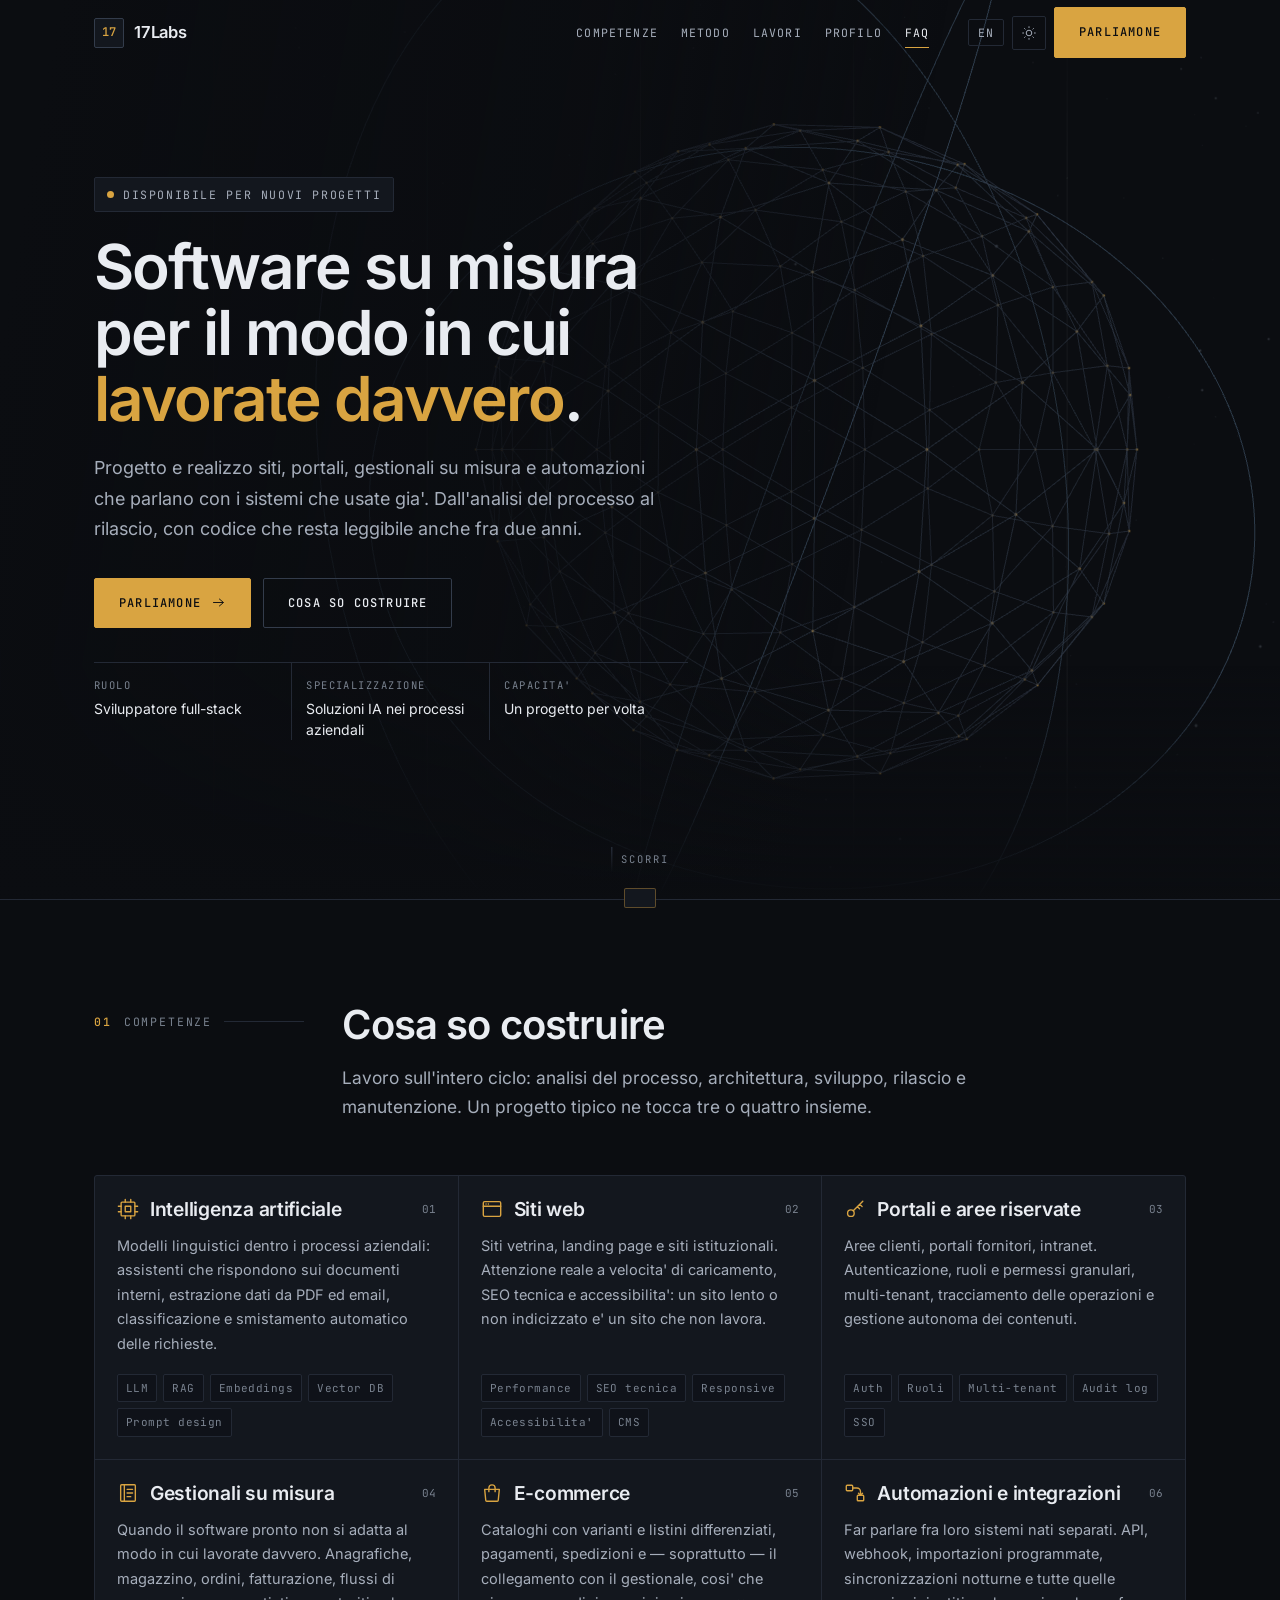
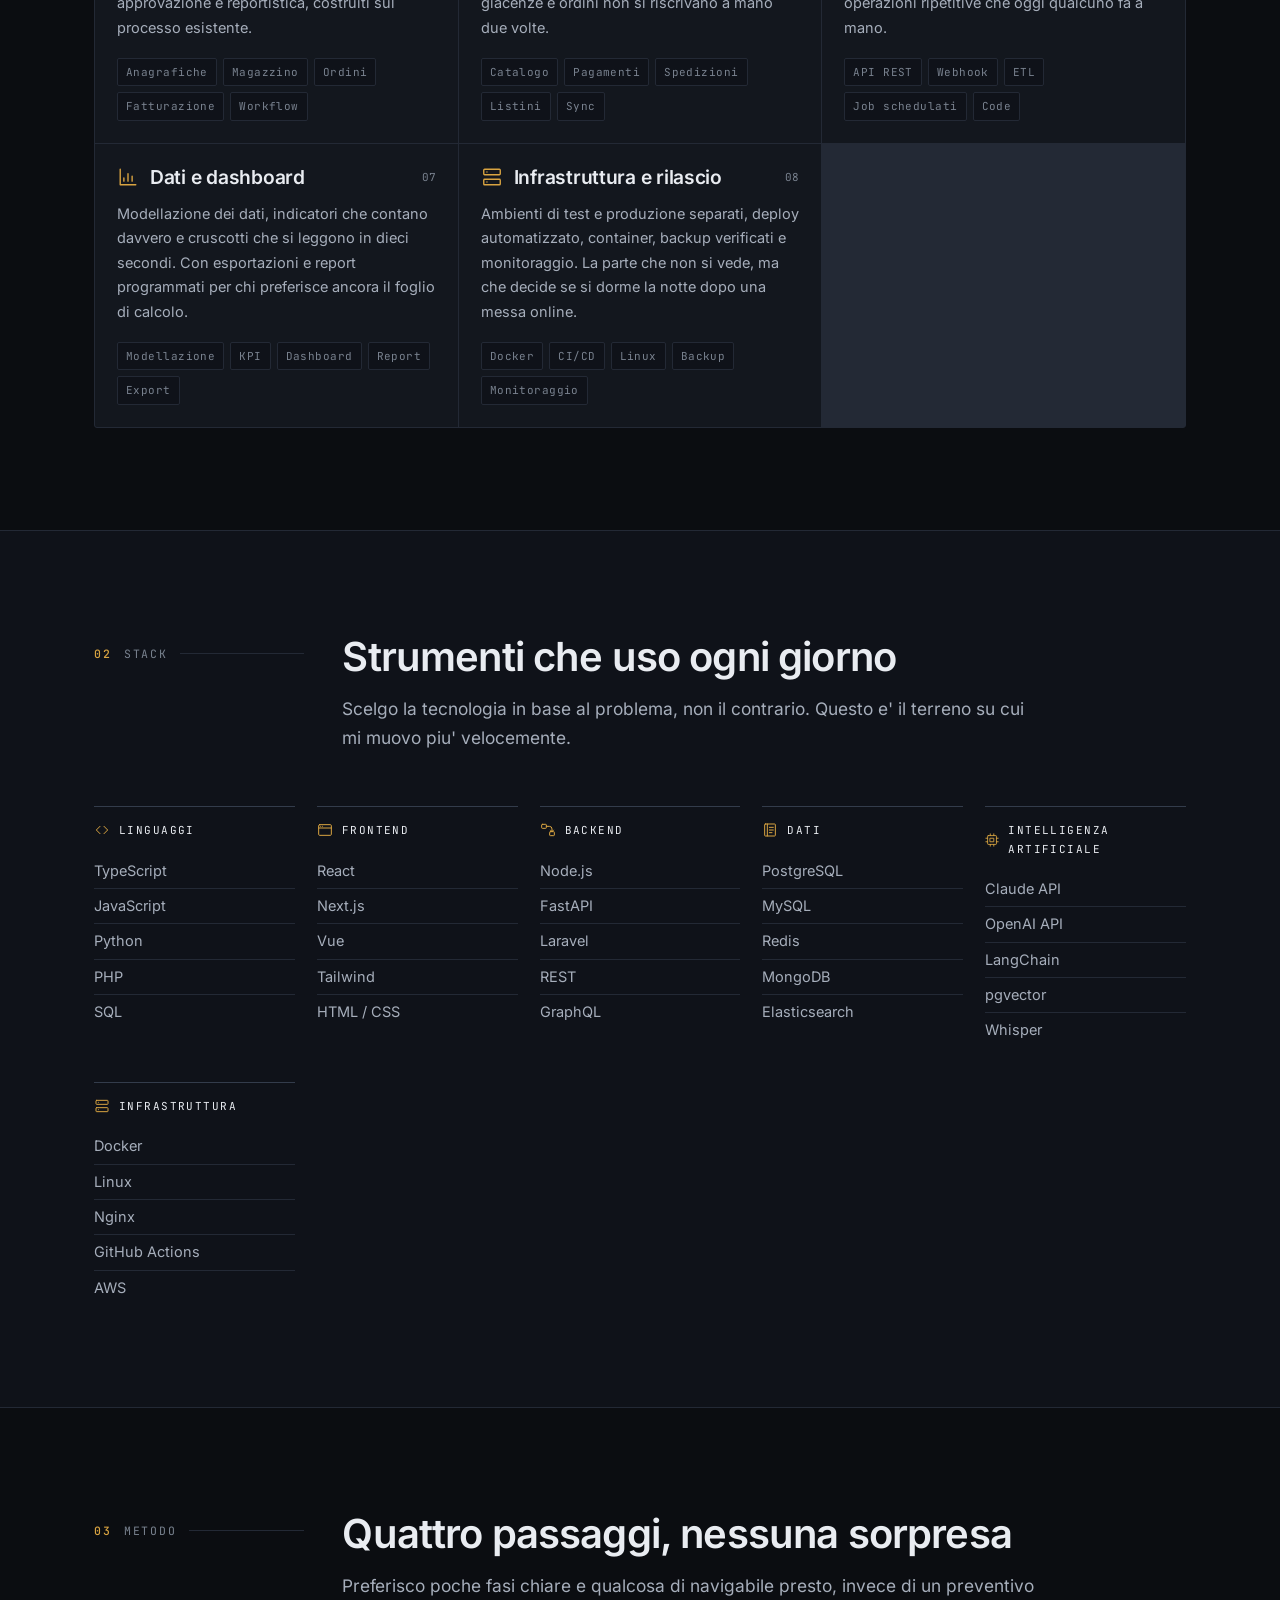
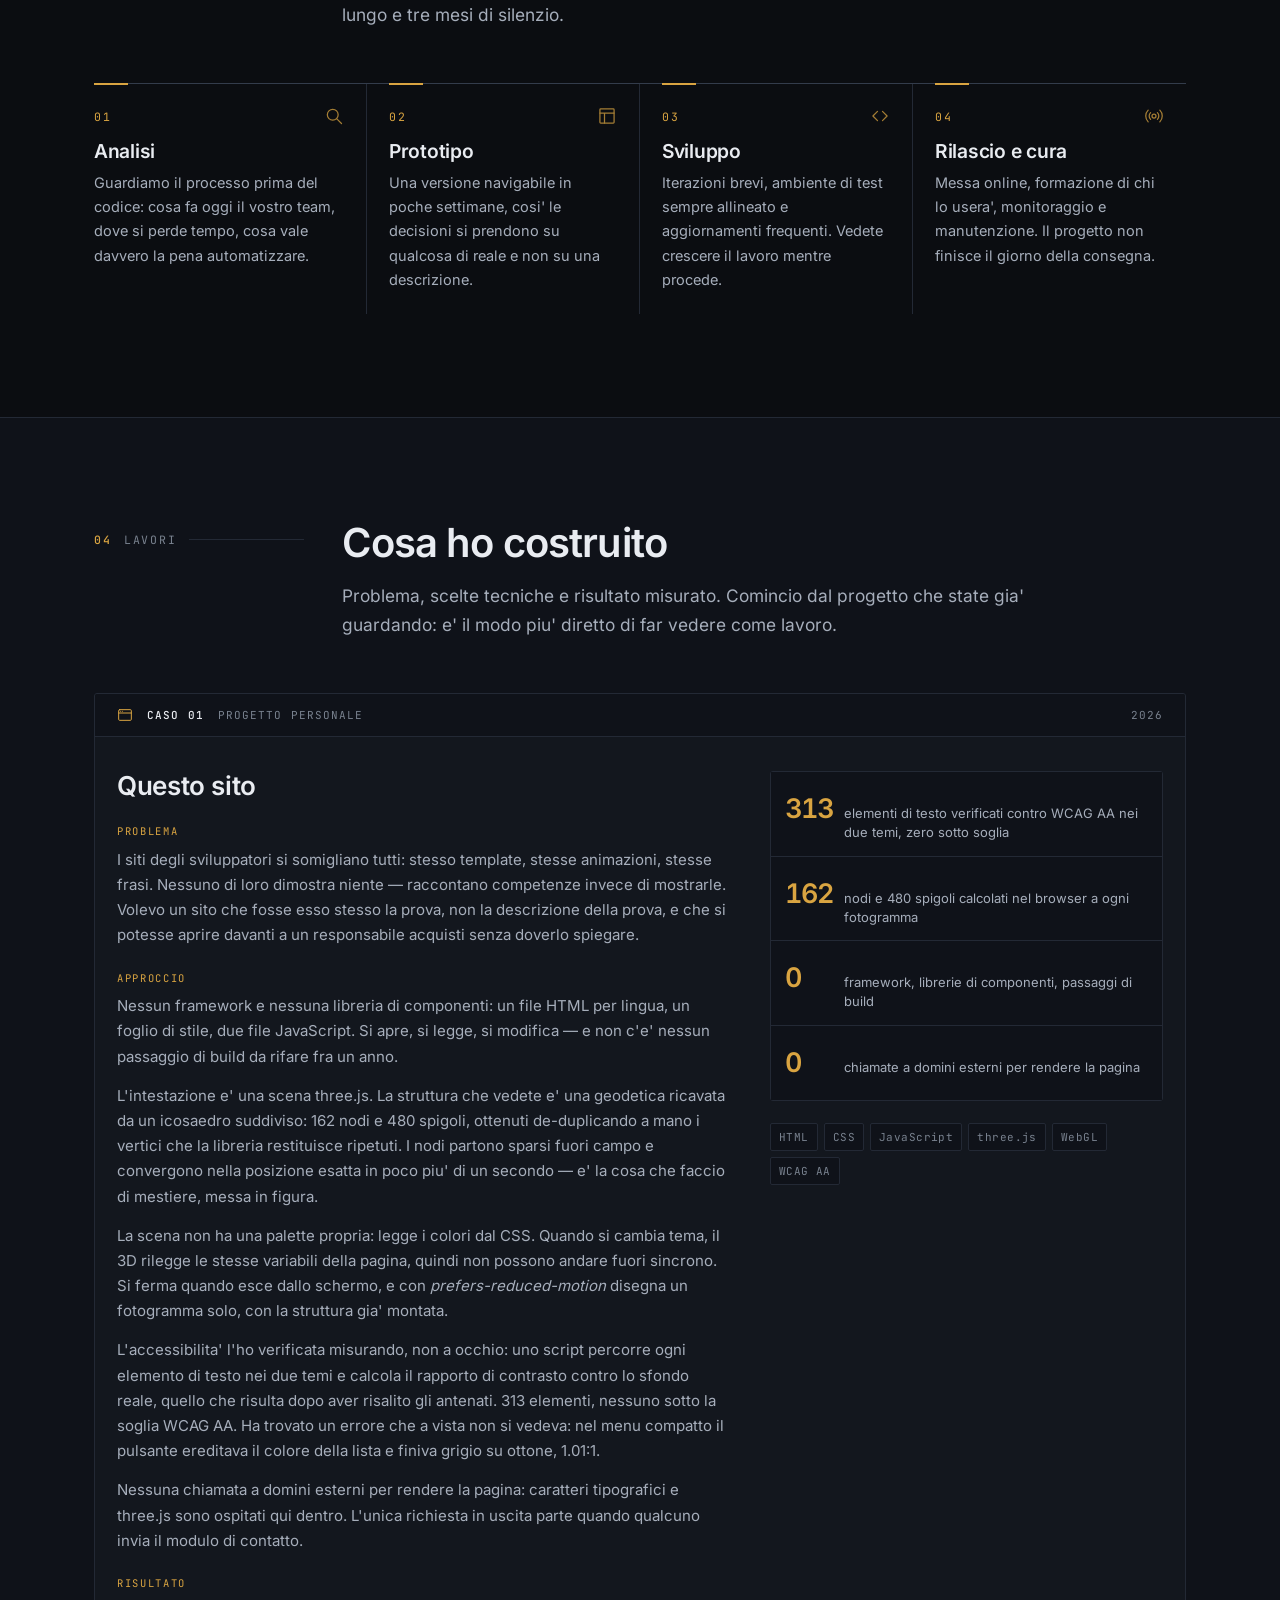
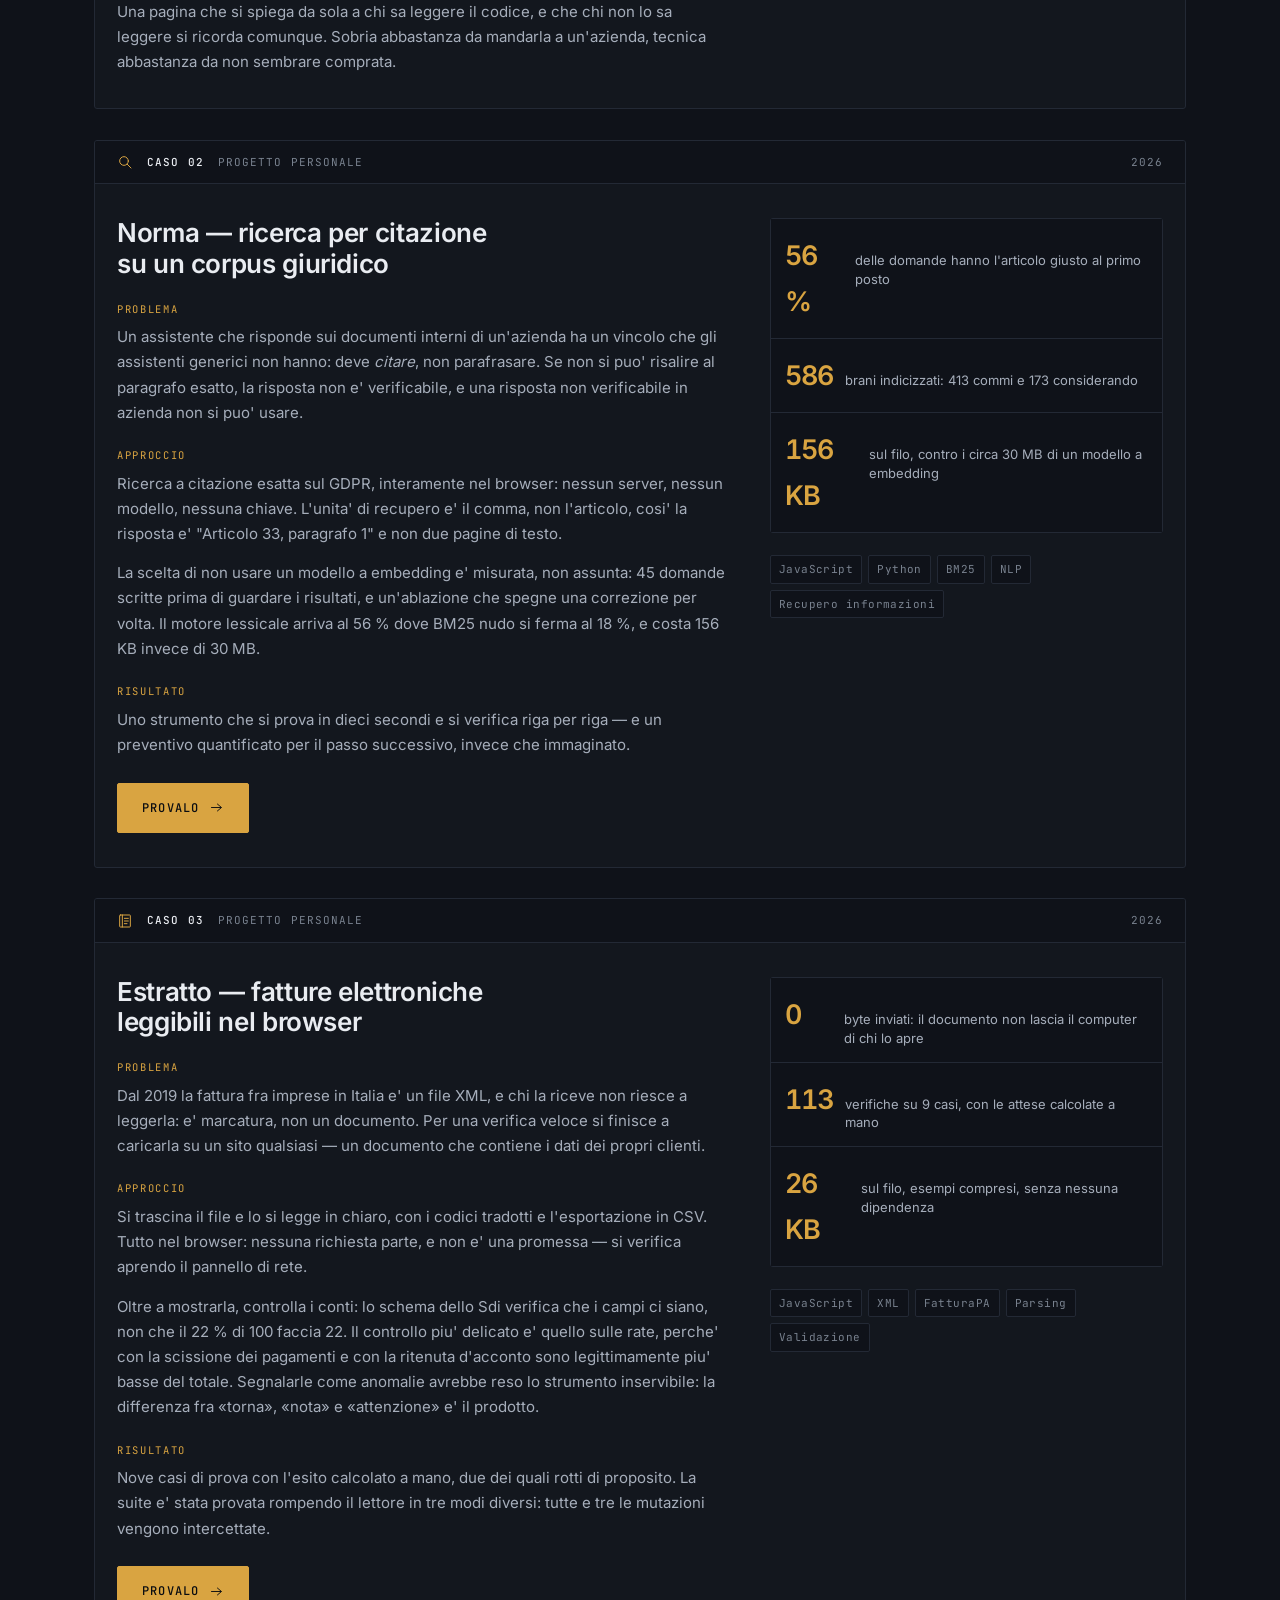
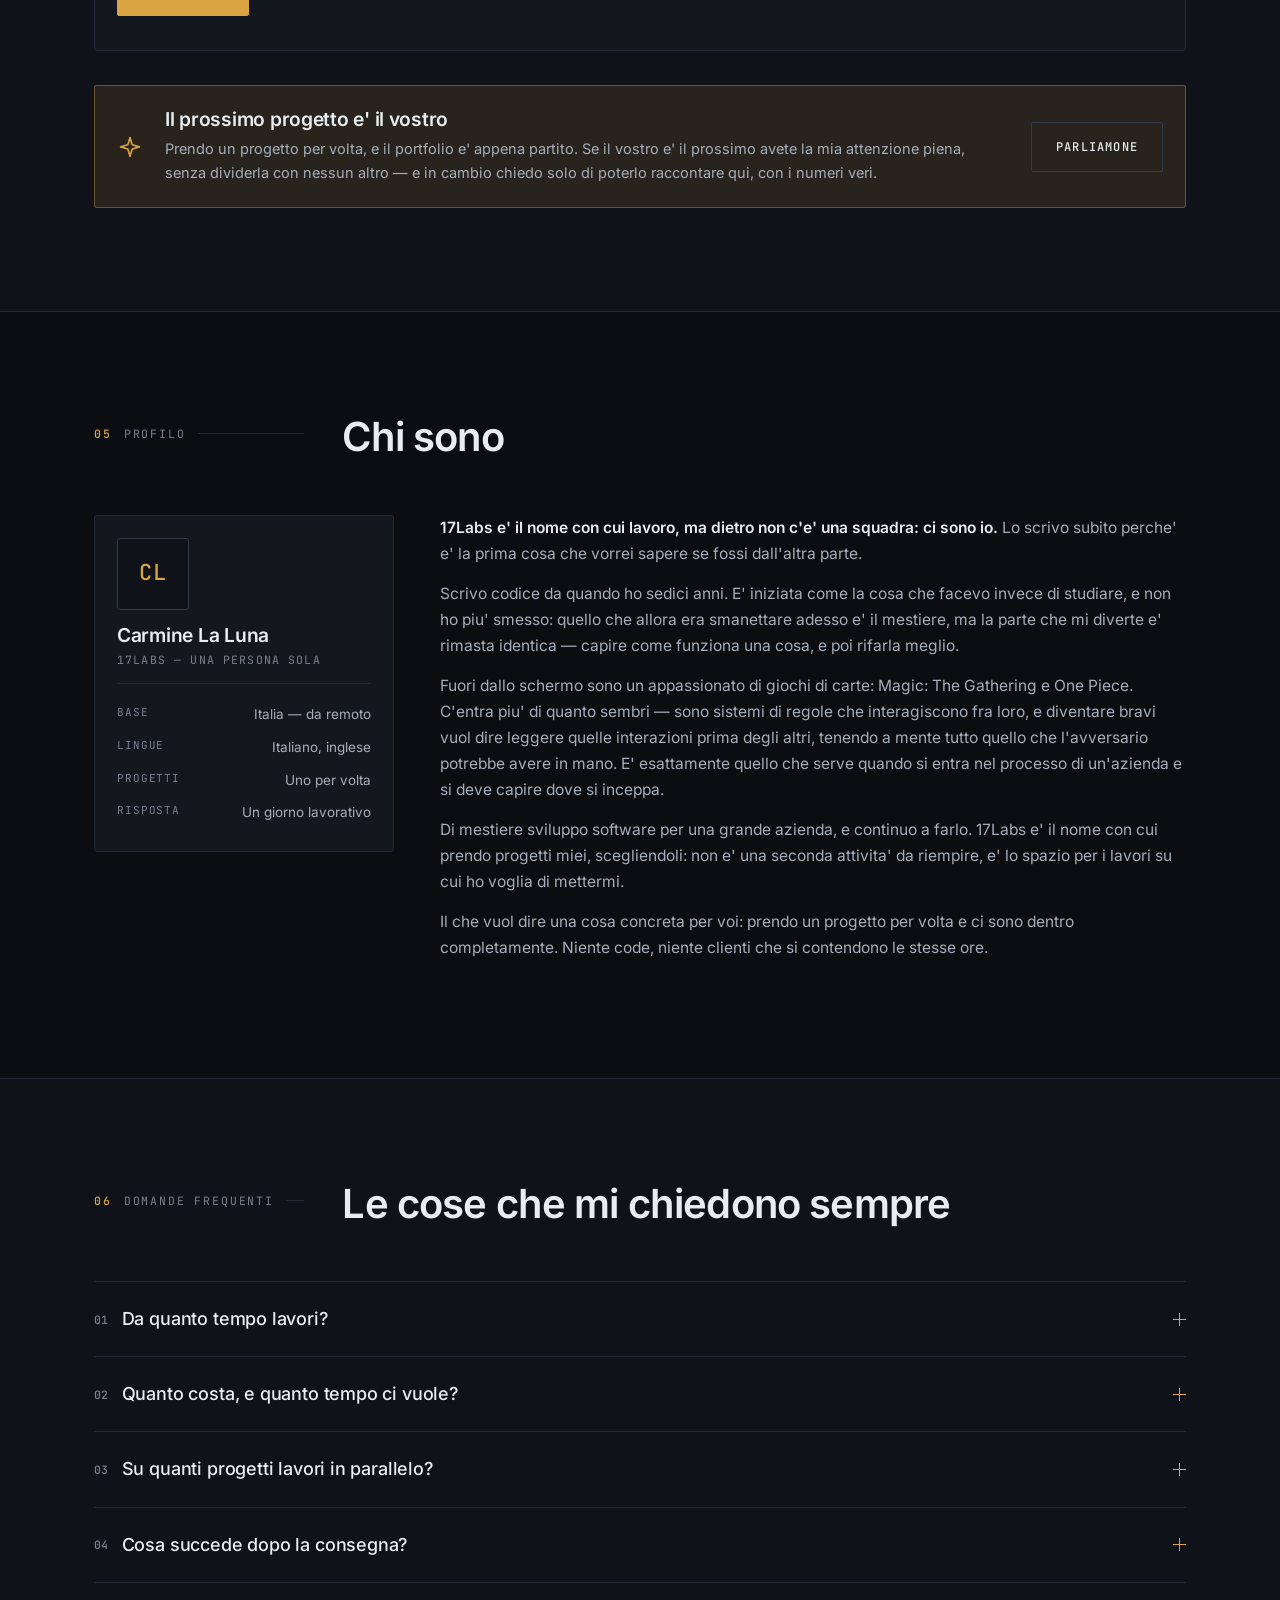
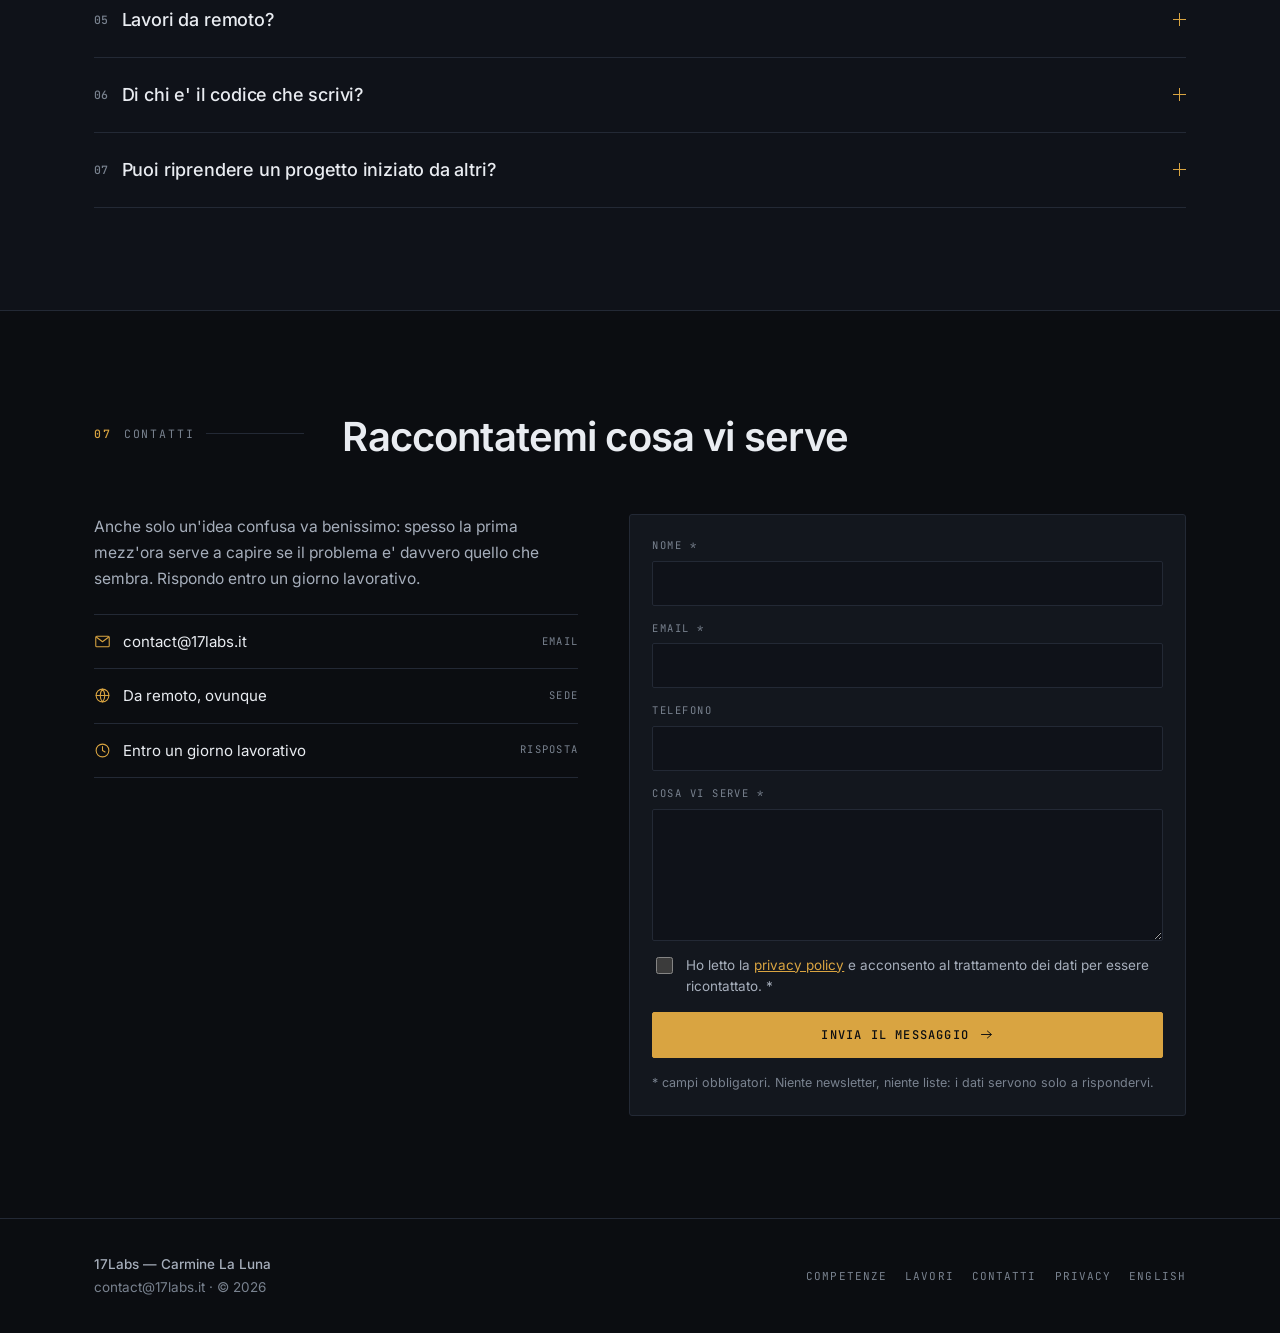
==== commit caf2dd71: "Toglie il modulo 3D interattivo dal caso studio Restava dentro la scheda di questo sito come prova d" ====
--- a/index.html
+++ b/index.html
@@ -1,917 +1,901 @@
-<!doctype html>
-<html lang="it" data-theme="dark">
-<head>
-<meta charset="utf-8">
-<meta name="viewport" content="width=device-width,initial-scale=1,viewport-fit=cover">
-<title>17Labs — Software su misura per le aziende | Carmine La Luna</title>
-<meta name="description" content="Siti, portali, gestionali su misura e integrazioni con modelli linguistici. Dall'analisi del processo al rilascio, con codice che resta leggibile anche fra due anni.">
-<meta name="theme-color" content="#0b0d11" media="(prefers-color-scheme: dark)">
-<meta name="theme-color" content="#f3f1ec" media="(prefers-color-scheme: light)">
-
-<meta property="og:type" content="website">
-<meta property="og:site_name" content="17Labs">
-<meta property="og:title" content="17Labs — Software su misura per le aziende">
-<meta property="og:description" content="Siti, portali, gestionali su misura e integrazioni con modelli linguistici. Dall'analisi del processo al rilascio.">
-<meta property="og:locale" content="it_IT">
-<meta property="og:locale:alternate" content="en_GB">
-<!-- og:image richiede un URL assoluto: relativo non funziona su nessuna piattaforma.
-     SEGNAPOSTO: og.png e' ancora quella di Master, va rifatta con la grafica di V3. -->
-<meta property="og:image" content="https://17labs.it/og.png">
-<meta property="og:image:width" content="1200">
-<meta property="og:image:height" content="630">
-<meta property="og:image:alt" content="17Labs — sviluppo software su misura">
-<meta property="og:url" content="https://17labs.it/">
-<link rel="canonical" href="https://17labs.it/">
-<link rel="alternate" hreflang="it" href="https://17labs.it/">
-<link rel="alternate" hreflang="en" href="https://17labs.it/en/">
-<link rel="alternate" hreflang="x-default" href="https://17labs.it/">
-<meta name="twitter:card" content="summary_large_image">
-<meta name="twitter:title" content="17Labs — Software su misura per le aziende">
-<meta name="twitter:description" content="Siti, portali, gestionali su misura e integrazioni con modelli linguistici.">
-<meta name="twitter:image" content="https://17labs.it/og.png">
-
-<!-- Tipo Person, non ProfessionalService: quest'ultimo dichiara un'attivita'
-     registrata. Passa a ProfessionalService quando apri la partita IVA. -->
-<script type="application/ld+json">
-{
-  "@context": "https://schema.org",
-  "@type": "Person",
-  "name": "Carmine La Luna",
-  "alternateName": "17Labs",
-  "jobTitle": "Sviluppatore software",
-  "description": "Sviluppo siti, portali, gestionali su misura e integrazioni basate su intelligenza artificiale.",
-  "url": "https://17labs.it/",
-  "email": "contact@17labs.it",
-  "knowsLanguage": ["it", "en"],
-  "knowsAbout": [
-    "Sviluppo software su misura",
-    "Sviluppo siti web",
-    "Portali e aree riservate",
-    "Gestionali aziendali",
-    "Integrazione di modelli linguistici"
-  ]
-}
-</script>
-
-<link rel="stylesheet" href="assets/fonts.css">
-<link rel="icon" href="data:image/svg+xml,%3Csvg xmlns='http://www.w3.org/2000/svg' viewBox='0 0 32 32'%3E%3Crect width='32' height='32' rx='3' fill='%230b0d11'/%3E%3Crect x='3.5' y='3.5' width='25' height='25' rx='1.5' fill='none' stroke='%23333c4b'/%3E%3Cg fill='%23d9a441'%3E%3Crect x='9' y='10' width='2.5' height='12'/%3E%3Crect x='9' y='10' width='6' height='2.5'/%3E%3Crect x='17' y='10' width='7' height='2.5'/%3E%3Crect x='19' y='12.5' width='2.5' height='9.5'/%3E%3C/g%3E%3C/svg%3E">
-
-<!-- Due cose, prima del primo disegno.
-     1. Il tema salvato, cosi' non si vede il lampo bianco.
-     2. La classe .js: le comparse allo scorrimento restano nascoste
-        solo se c'e' JavaScript per rivelarle. Senza questa riga, un
-        browser con JS disattivato mostrerebbe una pagina vuota. -->
-<script>
-  (function () {
-    var d = document.documentElement;
-    d.classList.add('js');
-    try {
-      var t = localStorage.getItem('v3-theme');
-      if (t === 'light' || t === 'dark') d.setAttribute('data-theme', t);
-    } catch (e) {}
-  })();
-</script>
-<link rel="stylesheet" href="assets/style.css">
-</head>
-<body>
-
-<a class="skip" href="#top">Salta al contenuto</a>
-<div class="gridlines" aria-hidden="true"></div>
-<div class="readout" id="readout" role="status" aria-live="polite"></div>
-
-<!-- ============================================================
-     Icone: un foglio di simboli in linea, disegnati a tratto su
-     griglia 24. Nessuna libreria, nessuna richiesta in piu', e
-     ereditano il colore del testo in entrambi i temi.
-     ============================================================ -->
-<svg width="0" height="0" style="position:absolute" aria-hidden="true" focusable="false">
-  <defs>
-    <symbol id="i-chip" viewBox="0 0 24 24"><rect x="4.5" y="4.5" width="15" height="15" rx="1"/><rect x="9" y="9" width="6" height="6"/><path d="M9 1.5V4.5M15 1.5V4.5M9 19.5v3M15 19.5v3M1.5 9h3M1.5 15h3M19.5 9h3M19.5 15h3"/></symbol>
-    <symbol id="i-browser" viewBox="0 0 24 24"><rect x="2.5" y="4" width="19" height="16" rx="1.5"/><path d="M2.5 9h19M5.5 6.5h.01M8 6.5h.01"/></symbol>
-    <symbol id="i-key" viewBox="0 0 24 24"><circle cx="7.5" cy="16.5" r="3.6"/><path d="M10.1 13.9 20.5 3.5M17.2 6.8l2.6 2.6M14.6 9.4l2.3 2.3"/></symbol>
-    <symbol id="i-ledger" viewBox="0 0 24 24"><rect x="4" y="3" width="16" height="18" rx="1"/><path d="M8 3v18M11 8h6M11 12h6M11 16h4"/></symbol>
-    <symbol id="i-bag" viewBox="0 0 24 24"><path d="M4 8h16l-1.2 12.1a1 1 0 0 1-1 .9H6.2a1 1 0 0 1-1-.9L4 8Z"/><path d="M8.6 10.5V6.6a3.4 3.4 0 0 1 6.8 0v3.9"/></symbol>
-    <symbol id="i-flow" viewBox="0 0 24 24"><rect x="2.5" y="3.5" width="7" height="6" rx="1"/><rect x="14.5" y="14.5" width="7" height="6" rx="1"/><path d="M9.5 6.5h4.5a4 4 0 0 1 4 4v4"/><path d="M15.8 12.2 18 14.4l2.2-2.2"/></symbol>
-    <symbol id="i-chart" viewBox="0 0 24 24"><path d="M3.5 3.5v17h17"/><path d="M7.5 16.5v-3.5M12 16.5v-8M16.5 16.5v-5.5"/></symbol>
-    <symbol id="i-server" viewBox="0 0 24 24"><rect x="3" y="3.5" width="18" height="6" rx="1"/><rect x="3" y="14.5" width="18" height="6" rx="1"/><path d="M6.5 6.5h.01M6.5 17.5h.01"/></symbol>
-    <symbol id="i-search" viewBox="0 0 24 24"><circle cx="10.5" cy="10.5" r="6.5"/><path d="M15.4 15.4 21 21"/></symbol>
-    <symbol id="i-draft" viewBox="0 0 24 24"><rect x="3.5" y="3.5" width="17" height="17" rx="1"/><path d="M3.5 8.5h17M9 8.5v12"/></symbol>
-    <symbol id="i-code" viewBox="0 0 24 24"><path d="M9 6.5 3.5 12 9 17.5M15 6.5 20.5 12 15 17.5"/></symbol>
-    <symbol id="i-live" viewBox="0 0 24 24"><circle cx="12" cy="12" r="2.4"/><path d="M7.9 7.9a5.8 5.8 0 0 0 0 8.2M16.1 7.9a5.8 5.8 0 0 1 0 8.2M5 5a9.9 9.9 0 0 0 0 14M19 5a9.9 9.9 0 0 1 0 14"/></symbol>
-    <symbol id="i-mail" viewBox="0 0 24 24"><rect x="2.5" y="4.5" width="19" height="15" rx="1.5"/><path d="m3.6 6 8.4 6.4L20.4 6"/></symbol>
-    <symbol id="i-globe" viewBox="0 0 24 24"><circle cx="12" cy="12" r="9"/><path d="M3 12h18M12 3a14 14 0 0 1 0 18 14 14 0 0 1 0-18Z"/></symbol>
-    <symbol id="i-clock" viewBox="0 0 24 24"><circle cx="12" cy="12" r="9"/><path d="M12 6.5V12l3.6 2.1"/></symbol>
-    <symbol id="i-spark" viewBox="0 0 24 24"><path d="M12 3.2 14 9.9l6.7 2-6.7 2-2 6.7-2-6.7-6.7-2 6.7-2Z"/></symbol>
-    <symbol id="i-arrow" viewBox="0 0 24 24"><path d="M4 12h15M13.5 6.5 20 12l-6.5 5.5"/></symbol>
-    <symbol id="i-sun" viewBox="0 0 24 24"><circle cx="12" cy="12" r="4.2"/><path d="M12 2v2.4M12 19.6V22M2 12h2.4M19.6 12H22M4.9 4.9l1.7 1.7M17.4 17.4l1.7 1.7M19.1 4.9l-1.7 1.7M6.6 17.4l-1.7 1.7"/></symbol>
-    <symbol id="i-moon" viewBox="0 0 24 24"><path d="M20.5 14.6A8.6 8.6 0 0 1 9.4 3.5a8.6 8.6 0 1 0 11.1 11.1Z"/></symbol>
-    <symbol id="i-menu" viewBox="0 0 24 24"><path d="M3.5 7h17M3.5 12h17M3.5 17h17"/></symbol>
-  </defs>
-</svg>
-
-<noscript>
-  <p style="padding:90px 20px 20px;max-width:62ch;margin:0 auto;line-height:1.7">
-    Questa pagina usa JavaScript per l'animazione dell'intestazione e per il menu compatto,
-    ma tutti i contenuti — competenze, stack, metodo, lavori, contatti — sono leggibili qui
-    sotto anche senza.
-  </p>
-</noscript>
-
-<!-- ============================ NAVIGAZIONE ============================ -->
-<header class="nav" id="nav">
-  <div class="wrap nav__inner">
-    <a class="brand" href="#top">
-      <span class="brand__mark" aria-hidden="true">17</span>
-      17Labs
-    </a>
-
-    <nav class="nav__links" aria-label="Sezioni">
-      <a href="#competenze">Competenze</a>
-      <a href="#metodo">Metodo</a>
-      <a href="#lavori">Lavori</a>
-      <a href="#profilo">Profilo</a>
-      <a href="#faq">FAQ</a>
-    </nav>
-
-    <div class="nav__end">
-      <a class="lang" href="en/" hreflang="en" lang="en">EN</a>
-      <button class="iconbtn" id="theme-toggle" type="button" aria-label="Cambia tema chiaro o scuro">
-        <svg class="i-sun" aria-hidden="true"><use href="#i-sun"></use></svg>
-        <svg class="i-moon" aria-hidden="true"><use href="#i-moon"></use></svg>
-      </button>
-      <a class="btn btn--primary" href="#contatti">Parliamone</a>
-      <button class="iconbtn nav__burger" id="nav-toggle" type="button"
-              aria-expanded="false" aria-controls="nav-menu" aria-label="Apri il menu">
-        <svg aria-hidden="true"><use href="#i-menu"></use></svg>
-      </button>
-    </div>
-  </div>
-
-  <nav class="nav__panel" id="nav-menu" hidden aria-label="Menu principale">
-    <a href="#competenze">Competenze</a>
-    <a href="#stack">Stack</a>
-    <a href="#metodo">Metodo</a>
-    <a href="#lavori">Lavori</a>
-    <a href="#profilo">Profilo</a>
-    <a href="#faq">FAQ</a>
-    <a class="btn btn--primary" href="#contatti">Parliamone</a>
-  </nav>
-</header>
-
-<main id="top">
-
-<!-- ============================ INTESTAZIONE ============================ -->
-<section class="hero">
-  <div class="hero__gl" id="hero-gl" aria-hidden="true"></div>
-  <div class="hero__veil" aria-hidden="true"></div>
-
-  <div class="wrap hero__inner">
-    <div class="hero__grid">
-      <div>
-        <p class="status"><i aria-hidden="true"></i>Disponibile per nuovi progetti</p>
-
-        <h1>Software su misura per il modo in cui <em>lavorate davvero</em>.</h1>
-
-        <p class="hero__body">
-          Progetto e realizzo siti, portali, gestionali su misura e automazioni che parlano
-          con i sistemi che usate gia'. Dall'analisi del processo al rilascio, con codice
-          che resta leggibile anche fra due anni.
-        </p>
-
-        <div class="hero__cta">
-          <a class="btn btn--primary btn--lg" href="#contatti">
-            Parliamone
-            <svg class="ico" aria-hidden="true"><use href="#i-arrow"></use></svg>
-          </a>
-          <a class="btn btn--ghost" href="#competenze">Cosa so costruire</a>
-        </div>
-
-        <!-- La stessa informazione che altrove sarebbe una lista puntata,
-             messa come una scheda tecnica: e' il registro di tutto il sito. -->
-        <dl class="specs">
-          <div>
-            <dt>Ruolo</dt>
-            <dd>Sviluppatore full-stack</dd>
-          </div>
-          <div>
-            <dt>Specializzazione</dt>
-            <dd>Soluzioni IA nei processi aziendali</dd>
-          </div>
-          <div>
-            <dt>Capacita'</dt>
-            <dd>Un progetto per volta</dd>
-          </div>
-        </dl>
-      </div>
-      <div aria-hidden="true"></div>
-    </div>
-  </div>
-
-  <a class="hero__scroll" href="#competenze"><i aria-hidden="true"></i>Scorri</a>
-</section>
-
-<!-- ============================ COMPETENZE ============================ -->
-<section class="section" id="competenze">
-  <div class="wrap">
-    <div class="sec__head reveal">
-      <p class="eyebrow"><b>01</b>Competenze</p>
-      <div>
-        <h2>Cosa so costruire</h2>
-        <p class="lede">
-          Lavoro sull'intero ciclo: analisi del processo, architettura, sviluppo, rilascio e
-          manutenzione. Un progetto tipico ne tocca tre o quattro insieme.
-        </p>
-      </div>
-    </div>
-
-    <div class="cards reveal">
-      <article class="card">
-        <div class="card__top">
-          <svg class="ico" aria-hidden="true"><use href="#i-chip"></use></svg>
-          <h3>Intelligenza artificiale</h3>
-          <span class="card__n">01</span>
-        </div>
-        <p>Modelli linguistici dentro i processi aziendali: assistenti che rispondono sui documenti interni, estrazione dati da PDF ed email, classificazione e smistamento automatico delle richieste.</p>
-        <ul class="tags"><li>LLM</li><li>RAG</li><li>Embeddings</li><li>Vector DB</li><li>Prompt design</li></ul>
-      </article>
-
-      <article class="card">
-        <div class="card__top">
-          <svg class="ico" aria-hidden="true"><use href="#i-browser"></use></svg>
-          <h3>Siti web</h3>
-          <span class="card__n">02</span>
-        </div>
-        <p>Siti vetrina, landing page e siti istituzionali. Attenzione reale a velocita' di caricamento, SEO tecnica e accessibilita': un sito lento o non indicizzato e' un sito che non lavora.</p>
-        <ul class="tags"><li>Performance</li><li>SEO tecnica</li><li>Responsive</li><li>Accessibilita'</li><li>CMS</li></ul>
-      </article>
-
-      <article class="card">
-        <div class="card__top">
-          <svg class="ico" aria-hidden="true"><use href="#i-key"></use></svg>
-          <h3>Portali e aree riservate</h3>
-          <span class="card__n">03</span>
-        </div>
-        <p>Aree clienti, portali fornitori, intranet. Autenticazione, ruoli e permessi granulari, multi-tenant, tracciamento delle operazioni e gestione autonoma dei contenuti.</p>
-        <ul class="tags"><li>Auth</li><li>Ruoli</li><li>Multi-tenant</li><li>Audit log</li><li>SSO</li></ul>
-      </article>
-
-      <article class="card">
-        <div class="card__top">
-          <svg class="ico" aria-hidden="true"><use href="#i-ledger"></use></svg>
-          <h3>Gestionali su misura</h3>
-          <span class="card__n">04</span>
-        </div>
-        <p>Quando il software pronto non si adatta al modo in cui lavorate davvero. Anagrafiche, magazzino, ordini, fatturazione, flussi di approvazione e reportistica, costruiti sul processo esistente.</p>
-        <ul class="tags"><li>Anagrafiche</li><li>Magazzino</li><li>Ordini</li><li>Fatturazione</li><li>Workflow</li></ul>
-      </article>
-
-      <article class="card">
-        <div class="card__top">
-          <svg class="ico" aria-hidden="true"><use href="#i-bag"></use></svg>
-          <h3>E-commerce</h3>
-          <span class="card__n">05</span>
-        </div>
-        <p>Cataloghi con varianti e listini differenziati, pagamenti, spedizioni e — soprattutto — il collegamento con il gestionale, cosi' che giacenze e ordini non si riscrivano a mano due volte.</p>
-        <ul class="tags"><li>Catalogo</li><li>Pagamenti</li><li>Spedizioni</li><li>Listini</li><li>Sync</li></ul>
-      </article>
-
-      <article class="card">
-        <div class="card__top">
-          <svg class="ico" aria-hidden="true"><use href="#i-flow"></use></svg>
-          <h3>Automazioni e integrazioni</h3>
-          <span class="card__n">06</span>
-        </div>
-        <p>Far parlare fra loro sistemi nati separati. API, webhook, importazioni programmate, sincronizzazioni notturne e tutte quelle operazioni ripetitive che oggi qualcuno fa a mano.</p>
-        <ul class="tags"><li>API REST</li><li>Webhook</li><li>ETL</li><li>Job schedulati</li><li>Code</li></ul>
-      </article>
-
-      <article class="card">
-        <div class="card__top">
-          <svg class="ico" aria-hidden="true"><use href="#i-chart"></use></svg>
-          <h3>Dati e dashboard</h3>
-          <span class="card__n">07</span>
-        </div>
-        <p>Modellazione dei dati, indicatori che contano davvero e cruscotti che si leggono in dieci secondi. Con esportazioni e report programmati per chi preferisce ancora il foglio di calcolo.</p>
-        <ul class="tags"><li>Modellazione</li><li>KPI</li><li>Dashboard</li><li>Report</li><li>Export</li></ul>
-      </article>
-
-      <article class="card">
-        <div class="card__top">
-          <svg class="ico" aria-hidden="true"><use href="#i-server"></use></svg>
-          <h3>Infrastruttura e rilascio</h3>
-          <span class="card__n">08</span>
-        </div>
-        <p>Ambienti di test e produzione separati, deploy automatizzato, container, backup verificati e monitoraggio. La parte che non si vede, ma che decide se si dorme la notte dopo una messa online.</p>
-        <ul class="tags"><li>Docker</li><li>CI/CD</li><li>Linux</li><li>Backup</li><li>Monitoraggio</li></ul>
-      </article>
-    </div>
-  </div>
-</section>
-
-<!-- ============================ STACK ============================ -->
-<section class="section section--alt" id="stack">
-  <div class="wrap">
-    <div class="sec__head reveal">
-      <p class="eyebrow"><b>02</b>Stack</p>
-      <div>
-        <h2>Strumenti che uso ogni giorno</h2>
-        <p class="lede">
-          Scelgo la tecnologia in base al problema, non il contrario. Questo e' il terreno
-          su cui mi muovo piu' velocemente.
-        </p>
-      </div>
-    </div>
-
-    <div class="stack reveal">
-      <div class="stack__col">
-        <p class="stack__title"><svg class="ico" aria-hidden="true"><use href="#i-code"></use></svg>Linguaggi</p>
-        <ul><li>TypeScript</li><li>JavaScript</li><li>Python</li><li>PHP</li><li>SQL</li></ul>
-      </div>
-      <div class="stack__col">
-        <p class="stack__title"><svg class="ico" aria-hidden="true"><use href="#i-browser"></use></svg>Frontend</p>
-        <ul><li>React</li><li>Next.js</li><li>Vue</li><li>Tailwind</li><li>HTML / CSS</li></ul>
-      </div>
-      <div class="stack__col">
-        <p class="stack__title"><svg class="ico" aria-hidden="true"><use href="#i-flow"></use></svg>Backend</p>
-        <ul><li>Node.js</li><li>FastAPI</li><li>Laravel</li><li>REST</li><li>GraphQL</li></ul>
-      </div>
-      <div class="stack__col">
-        <p class="stack__title"><svg class="ico" aria-hidden="true"><use href="#i-ledger"></use></svg>Dati</p>
-        <ul><li>PostgreSQL</li><li>MySQL</li><li>Redis</li><li>MongoDB</li><li>Elasticsearch</li></ul>
-      </div>
-      <div class="stack__col">
-        <p class="stack__title"><svg class="ico" aria-hidden="true"><use href="#i-chip"></use></svg>Intelligenza artificiale</p>
-        <ul><li>Claude API</li><li>OpenAI API</li><li>LangChain</li><li>pgvector</li><li>Whisper</li></ul>
-      </div>
-      <div class="stack__col">
-        <p class="stack__title"><svg class="ico" aria-hidden="true"><use href="#i-server"></use></svg>Infrastruttura</p>
-        <ul><li>Docker</li><li>Linux</li><li>Nginx</li><li>GitHub Actions</li><li>AWS</li></ul>
-      </div>
-    </div>
-  </div>
-</section>
-
-<!-- ============================ METODO ============================ -->
-<section class="section" id="metodo">
-  <div class="wrap">
-    <div class="sec__head reveal">
-      <p class="eyebrow"><b>03</b>Metodo</p>
-      <div>
-        <h2>Quattro passaggi, nessuna sorpresa</h2>
-        <p class="lede">
-          Preferisco poche fasi chiare e qualcosa di navigabile presto, invece di un
-          preventivo lungo e tre mesi di silenzio.
-        </p>
-      </div>
-    </div>
-
-    <div class="steps reveal">
-      <article class="step">
-        <div class="step__top">
-          <span class="step__n">01</span>
-          <svg class="ico" aria-hidden="true"><use href="#i-search"></use></svg>
-        </div>
-        <h3>Analisi</h3>
-        <p>Guardiamo il processo prima del codice: cosa fa oggi il vostro team, dove si perde tempo, cosa vale davvero la pena automatizzare.</p>
-      </article>
-      <article class="step">
-        <div class="step__top">
-          <span class="step__n">02</span>
-          <svg class="ico" aria-hidden="true"><use href="#i-draft"></use></svg>
-        </div>
-        <h3>Prototipo</h3>
-        <p>Una versione navigabile in poche settimane, cosi' le decisioni si prendono su qualcosa di reale e non su una descrizione.</p>
-      </article>
-      <article class="step">
-        <div class="step__top">
-          <span class="step__n">03</span>
-          <svg class="ico" aria-hidden="true"><use href="#i-code"></use></svg>
-        </div>
-        <h3>Sviluppo</h3>
-        <p>Iterazioni brevi, ambiente di test sempre allineato e aggiornamenti frequenti. Vedete crescere il lavoro mentre procede.</p>
-      </article>
-      <article class="step">
-        <div class="step__top">
-          <span class="step__n">04</span>
-          <svg class="ico" aria-hidden="true"><use href="#i-live"></use></svg>
-        </div>
-        <h3>Rilascio e cura</h3>
-        <p>Messa online, formazione di chi lo usera', monitoraggio e manutenzione. Il progetto non finisce il giorno della consegna.</p>
-      </article>
-    </div>
-  </div>
-</section>
-
-<!-- ============================ LAVORI ============================
-     CASO 01 e' reale e verificabile: descrive questo sito, e ogni
-     numero citato si controlla aprendo i sorgenti.
-     I casi successivi si aggiungono duplicando <article class="case">,
-     uno per progetto vero. Meglio uno documentato bene che tre vaghi.
-================================================================= -->
-<section class="section section--alt" id="lavori">
-  <div class="wrap">
-    <div class="sec__head reveal">
-      <p class="eyebrow"><b>04</b>Lavori</p>
-      <div>
-        <h2>Cosa ho costruito</h2>
-        <p class="lede">
-          Problema, scelte tecniche e risultato misurato. Comincio dal progetto che state
-          gia' guardando: e' il modo piu' diretto di far vedere come lavoro.
-        </p>
-      </div>
-    </div>
-
-    <article class="case reveal">
-      <div class="case__bar">
-        <svg class="ico" aria-hidden="true"><use href="#i-browser"></use></svg>
-        <b>Caso 01</b>
-        <span>Progetto personale</span>
-        <span>2026</span>
-      </div>
-
-      <div class="case__body">
-        <div>
-          <h3>Questo sito</h3>
-
-          <div class="block">
-            <span class="block__k">Problema</span>
-            <p>I siti degli sviluppatori si somigliano tutti: stesso template, stesse
-               animazioni, stesse frasi. Nessuno di loro dimostra niente — raccontano
-               competenze invece di mostrarle. Volevo un sito che fosse esso stesso la
-               prova, non la descrizione della prova, e che si potesse aprire davanti a
-               un responsabile acquisti senza doverlo spiegare.</p>
-          </div>
-
-          <div class="block">
-            <span class="block__k">Approccio</span>
-            <p>Nessun framework e nessuna libreria di componenti: un file HTML per lingua,
-               un foglio di stile, due file JavaScript. Si apre, si legge, si modifica —
-               e non c'e' nessun passaggio di build da rifare fra un anno.</p>
-            <p>L'intestazione e' una scena three.js. La struttura che vedete e' una
-               geodetica ricavata da un icosaedro suddiviso: 162 nodi e 480 spigoli,
-               ottenuti de-duplicando a mano i vertici che la libreria restituisce ripetuti.
-               I nodi partono sparsi fuori campo e convergono nella posizione esatta in poco
-               piu' di un secondo — e' la cosa che faccio di mestiere, messa in figura.</p>
-            <p>La scena non ha una palette propria: legge i colori dal CSS. Quando si cambia
-               tema, il 3D rilegge le stesse variabili della pagina, quindi non possono
-               andare fuori sincrono. Si ferma quando esce dallo schermo, e con
-               <em>prefers-reduced-motion</em> disegna un fotogramma solo, con la struttura
-               gia' montata.</p>
-            <p>L'accessibilita' l'ho verificata misurando, non a occhio: uno script percorre
-               ogni elemento di testo nei due temi e calcola il rapporto di contrasto contro
-               lo sfondo reale, quello che risulta dopo aver risalito gli antenati. 315
-               elementi, nessuno sotto la soglia WCAG AA. Ha trovato un errore che a vista
-               non si vedeva: nel menu compatto il pulsante ereditava il colore della lista
-               e finiva grigio su ottone, 1.01:1.</p>
-            <p>Nessuna chiamata a domini esterni per rendere la pagina: caratteri tipografici
-               e three.js sono ospitati qui dentro. L'unica richiesta in uscita parte quando
-               qualcuno invia il modulo di contatto.</p>
-          </div>
-
-          <div class="block">
-            <span class="block__k">Risultato</span>
-            <p>Una pagina che si spiega da sola a chi sa leggere il codice, e che chi non lo
-               sa leggere si ricorda comunque. Sobria abbastanza da mandarla a un'azienda,
-               tecnica abbastanza da non sembrare comprata.</p>
-          </div>
-        </div>
-
-        <div>
-          <div class="metrics">
-            <div class="metric"><b>315</b><span>elementi di testo verificati contro WCAG AA nei due temi, zero sotto soglia</span></div>
-            <div class="metric"><b>162</b><span>nodi e 480 spigoli calcolati nel browser a ogni fotogramma</span></div>
-            <div class="metric"><b>0</b><span>framework, librerie di componenti, passaggi di build</span></div>
-            <div class="metric"><b>0</b><span>chiamate a domini esterni per rendere la pagina</span></div>
-          </div>
-          <ul class="tags"><li>HTML</li><li>CSS</li><li>JavaScript</li><li>three.js</li><li>WebGL</li><li>WCAG AA</li></ul>
-        </div>
-      </div>
-
-      <!-- Il modulo interattivo sta dentro il caso studio, non in una
-           sezione a parte: qui e' una prova, non un passatempo. -->
-      <div class="module">
-        <div class="module__bar">
-          <span>Modulo 3D</span>
-          <span>Trascina per ruotare</span>
-        </div>
-        <div class="module__gl" id="module-gl">
-          <p class="module__fallback">
-            Scena 3D non caricata.<br>
-            WebGL non disponibile su questo dispositivo.<br>
-            Il resto della pagina funziona lo stesso.
-          </p>
-        </div>
-      </div>
-    </article>
-
-
-    <!-- ============================================================
-         Unica referenza a Norma dentro il sito. Il progetto vive per
-         conto suo, su un dominio suo: qui c'e' solo la scheda e il
-         collegamento in uscita.
-         SEGNAPOSTO: aggiorna l'indirizzo quando lo pubblichi.
-         ============================================================ -->
-    <article class="case reveal" style="margin-top:clamp(20px,2.4vw,32px)">
-      <div class="case__bar">
-        <svg class="ico" aria-hidden="true"><use href="#i-search"></use></svg>
-        <b>Caso 02</b>
-        <span>Progetto personale</span>
-        <span>2026</span>
-      </div>
-
-      <div class="case__body">
-        <div>
-          <h3>Norma — ricerca per citazione su un corpus giuridico</h3>
-
-          <div class="block">
-            <span class="block__k">Problema</span>
-            <p>Un assistente che risponde sui documenti interni di un'azienda ha un
-               vincolo che gli assistenti generici non hanno: deve <em>citare</em>, non
-               parafrasare. Se non si puo' risalire al paragrafo esatto, la risposta non
-               e' verificabile, e una risposta non verificabile in azienda non si puo'
-               usare.</p>
-          </div>
-
-          <div class="block">
-            <span class="block__k">Approccio</span>
-            <p>Ricerca a citazione esatta sul GDPR, interamente nel browser: nessun
-               server, nessun modello, nessuna chiave. L'unita' di recupero e' il comma,
-               non l'articolo, cosi' la risposta e' "Articolo 33, paragrafo 1" e non due
-               pagine di testo.</p>
-            <p>La scelta di non usare un modello a embedding e' misurata, non assunta:
-               45 domande scritte prima di guardare i risultati, e un'ablazione che
-               spegne una correzione per volta. Il motore lessicale arriva al 56 % dove
-               BM25 nudo si ferma al 18 %, e costa 156 KB invece di 30 MB.</p>
-          </div>
-
-          <div class="block">
-            <span class="block__k">Risultato</span>
-            <p>Uno strumento che si prova in dieci secondi e si verifica riga per riga —
-               e un preventivo quantificato per il passo successivo, invece che
-               immaginato.</p>
-          </div>
-
-          <div style="margin-top:clamp(18px,2vw,26px)">
-            <a class="btn btn--primary" href="https://norma.17labs.it/" rel="noopener">
-              Provalo
-              <svg class="ico" aria-hidden="true"><use href="#i-arrow"></use></svg>
-            </a>
-          </div>
-        </div>
-
-        <div>
-          <div class="metrics">
-            <div class="metric"><b>56 %</b><span>delle domande hanno l'articolo giusto al primo posto</span></div>
-            <div class="metric"><b>586</b><span>brani indicizzati: 413 commi e 173 considerando</span></div>
-            <div class="metric"><b>156 KB</b><span>sul filo, contro i circa 30 MB di un modello a embedding</span></div>
-          </div>
-          <ul class="tags"><li>JavaScript</li><li>Python</li><li>BM25</li><li>NLP</li><li>Recupero informazioni</li></ul>
-        </div>
-      </div>
-    </article>
-
-
-    <!-- Unica referenza a Estratto. Il progetto vive per conto suo,
-         su estratto.17labs.it: qui c'e' la scheda e il collegamento. -->
-    <article class="case reveal" style="margin-top:clamp(20px,2.4vw,32px)">
-      <div class="case__bar">
-        <svg class="ico" aria-hidden="true"><use href="#i-ledger"></use></svg>
-        <b>Caso 03</b>
-        <span>Progetto personale</span>
-        <span>2026</span>
-      </div>
-
-      <div class="case__body">
-        <div>
-          <h3>Estratto — fatture elettroniche leggibili nel browser</h3>
-
-          <div class="block">
-            <span class="block__k">Problema</span>
-            <p>Dal 2019 la fattura fra imprese in Italia e' un file XML, e chi la
-               riceve non riesce a leggerla: e' marcatura, non un documento. Per una
-               verifica veloce si finisce a caricarla su un sito qualsiasi — un
-               documento che contiene i dati dei propri clienti.</p>
-          </div>
-
-          <div class="block">
-            <span class="block__k">Approccio</span>
-            <p>Si trascina il file e lo si legge in chiaro, con i codici tradotti e
-               l'esportazione in CSV. Tutto nel browser: nessuna richiesta parte, e non
-               e' una promessa — si verifica aprendo il pannello di rete.</p>
-            <p>Oltre a mostrarla, controlla i conti: lo schema dello Sdi verifica che i
-               campi ci siano, non che il 22 % di 100 faccia 22. Il controllo piu'
-               delicato e' quello sulle rate, perche' con la scissione dei pagamenti e
-               con la ritenuta d'acconto sono legittimamente piu' basse del totale.
-               Segnalarle come anomalie avrebbe reso lo strumento inservibile: la
-               differenza fra «torna», «nota» e «attenzione» e' il prodotto.</p>
-          </div>
-
-          <div class="block">
-            <span class="block__k">Risultato</span>
-            <p>Nove casi di prova con l'esito calcolato a mano, due dei quali rotti di
-               proposito. La suite e' stata provata rompendo il lettore in tre modi
-               diversi: tutte e tre le mutazioni vengono intercettate.</p>
-          </div>
-
-          <div style="margin-top:clamp(18px,2vw,26px)">
-            <a class="btn btn--primary" href="https://estratto.17labs.it/" rel="noopener">
-              Provalo
-              <svg class="ico" aria-hidden="true"><use href="#i-arrow"></use></svg>
-            </a>
-          </div>
-        </div>
-
-        <div>
-          <div class="metrics">
-            <div class="metric"><b>0</b><span>byte inviati: il documento non lascia il computer di chi lo apre</span></div>
-            <div class="metric"><b>113</b><span>verifiche su 9 casi, con le attese calcolate a mano</span></div>
-            <div class="metric"><b>26 KB</b><span>sul filo, esempi compresi, senza nessuna dipendenza</span></div>
-          </div>
-          <ul class="tags"><li>JavaScript</li><li>XML</li><li>FatturaPA</li><li>Parsing</li><li>Validazione</li></ul>
-        </div>
-      </div>
-    </article>
-
-    <div class="next reveal">
-      <svg class="ico" aria-hidden="true"><use href="#i-spark"></use></svg>
-      <div>
-        <h3>Il prossimo progetto e' il vostro</h3>
-        <p>Prendo un progetto per volta, e il portfolio e' appena partito. Se il vostro e' il
-           prossimo avete la mia attenzione piena, senza dividerla con nessun altro — e in
-           cambio chiedo solo di poterlo raccontare qui, con i numeri veri.</p>
-      </div>
-      <a class="btn" href="#contatti">Parliamone</a>
-    </div>
-  </div>
-</section>
-
-<!-- ============================ PROFILO ============================ -->
-<section class="section" id="profilo">
-  <div class="wrap">
-    <div class="sec__head reveal">
-      <p class="eyebrow"><b>05</b>Profilo</p>
-      <div>
-        <h2>Chi sono</h2>
-      </div>
-    </div>
-
-    <div class="about reveal">
-      <div class="about__card">
-        <span class="monogram" aria-hidden="true">CL</span>
-        <h3>Carmine La Luna</h3>
-        <p class="about__role">17Labs — una persona sola</p>
-        <dl class="about__meta">
-          <div><dt>Base</dt><dd>Italia — da remoto</dd></div>
-          <div><dt>Lingue</dt><dd>Italiano, inglese</dd></div>
-          <div><dt>Progetti</dt><dd>Uno per volta</dd></div>
-          <div><dt>Risposta</dt><dd>Un giorno lavorativo</dd></div>
-        </dl>
-      </div>
-
-      <div class="about__text">
-        <p><strong>17Labs e' il nome con cui lavoro, ma dietro non c'e' una squadra: ci sono
-           io.</strong> Lo scrivo subito perche' e' la prima cosa che vorrei sapere se fossi
-           dall'altra parte.</p>
-        <p>Scrivo codice da quando ho sedici anni. E' iniziata come la cosa che facevo invece
-           di studiare, e non ho piu' smesso: quello che allora era smanettare adesso e' il
-           mestiere, ma la parte che mi diverte e' rimasta identica — capire come funziona
-           una cosa, e poi rifarla meglio.</p>
-        <p>Fuori dallo schermo sono un appassionato di giochi di carte: Magic: The Gathering
-           e One Piece. C'entra piu' di quanto sembri — sono sistemi di regole che
-           interagiscono fra loro, e diventare bravi vuol dire leggere quelle interazioni
-           prima degli altri, tenendo a mente tutto quello che l'avversario potrebbe avere in
-           mano. E' esattamente quello che serve quando si entra nel processo di un'azienda e
-           si deve capire dove si inceppa.</p>
-        <!-- SEGNAPOSTO: verifica il tuo contratto di lavoro prima di pubblicare questa riga.
-             Molti contratti regolano l'attivita' autonoma parallela. -->
-        <p>Di mestiere sviluppo software per una grande azienda, e continuo a farlo. 17Labs
-           e' il nome con cui prendo progetti miei, scegliendoli: non e' una seconda attivita'
-           da riempire, e' lo spazio per i lavori su cui ho voglia di mettermi.</p>
-        <p>Il che vuol dire una cosa concreta per voi: prendo un progetto per volta e ci sono
-           dentro completamente. Niente code, niente clienti che si contendono le stesse ore.</p>
-      </div>
-    </div>
-  </div>
-</section>
-
-<!-- ============================ FAQ ============================ -->
-<section class="section section--alt" id="faq">
-  <div class="wrap">
-    <div class="sec__head reveal">
-      <p class="eyebrow"><b>06</b>Domande frequenti</p>
-      <div>
-        <h2>Le cose che mi chiedono sempre</h2>
-      </div>
-    </div>
-
-    <div class="faq reveal">
-      <details>
-        <summary><span class="faq__q">01</span>Da quanto tempo lavori?</summary>
-        <div class="faq__a">
-          <p>Scrivo codice da quando ho sedici anni e lo faccio di mestiere: sviluppo
-             software per una grande azienda, a tempo pieno.</p>
-          <p>17Labs e' il nome con cui prendo progetti miei, ed e' partita da poco. Quindi
-             qui sopra trovate lavoro personale documentato, non un elenco di clienti: e' una
-             scelta, non un vuoto da riempire con nomi presi in prestito.</p>
-        </div>
-      </details>
-
-      <details>
-        <summary><span class="faq__q">02</span>Quanto costa, e quanto tempo ci vuole?</summary>
-        <div class="faq__a">
-          <p>Dipende davvero dal progetto, e vi risparmio il listino finto: un sito vetrina e
-             un gestionale che tocca cinque reparti non hanno niente in comune ne' come prezzo
-             ne' come tempi.</p>
-          <p>Il modo piu' veloce per saperlo e' una chiamata. Faccio qualche domanda su cosa
-             succede oggi nel vostro processo e do una stima onesta — se il lavoro non ha
-             senso lo dico, invece di vendervi qualcosa.</p>
-        </div>
-      </details>
-
-      <details>
-        <summary><span class="faq__q">03</span>Su quanti progetti lavori in parallelo?</summary>
-        <div class="faq__a">
-          <p>Uno. Quando prendo un lavoro ci sono dentro completamente, senza code e senza
-             dividermi fra clienti che si contendono le stesse ore.</p>
-          <p>E' il vantaggio concreto di essere una persona sola invece di uno studio: non
-             siete mai il progetto che aspetta.</p>
-        </div>
-      </details>
-
-      <details>
-        <summary><span class="faq__q">04</span>Cosa succede dopo la consegna?</summary>
-        <div class="faq__a">
-          <p>La consegna include un periodo di assistenza. E' volutamente breve —
-             indicativamente un mese — perche' serve a coprire le cose che saltano fuori solo
-             quando il software entra davvero in uso: una correzione, un dettaglio da
-             sistemare, una domanda di chi lo usa tutti i giorni.</p>
-          <p>Se poi volete continuare, si estende. Ma preferisco che sia una scelta vostra a
-             consegna avvenuta, non una firma messa prima di aver visto come va.</p>
-        </div>
-      </details>
-
-      <details>
-        <summary><span class="faq__q">05</span>Lavori da remoto?</summary>
-        <div class="faq__a">
-          <p>Si', ovunque. Lavoro da remoto senza limiti geografici: quello che serve e' una
-             videochiamata ogni tanto e un canale scritto dove trovarmi.</p>
-        </div>
-      </details>
-
-      <details>
-        <summary><span class="faq__q">06</span>Di chi e' il codice che scrivi?</summary>
-        <div class="faq__a">
-          <p>Il codice del progetto e' vostro. Quello che scrivo per voi — la logica del
-             vostro processo, il modello dei dati, le interfacce — ve lo consegno con accesso
-             completo al repository, e resta vostro. Se un domani volete cambiare fornitore o
-             portarvi il lavoro dentro casa, non dovete chiedermi il permesso.</p>
-          <p>Un'eccezione c'e', ed e' giusto dirla subito: le librerie e i componenti generici
-             che mi porto dietro da un progetto all'altro restano miei, e voi ne ricevete una
-             licenza d'uso illimitata e perpetua dentro il vostro progetto. Non serve a
-             legarvi — serve a non farmi ripartire da zero ogni volta, e quindi a far costare
-             meno il lavoro.</p>
-          <p>Mi tengo solo il diritto di citare il progetto nel portfolio. Se preferite di no,
-             basta dirlo.</p>
-        </div>
-      </details>
-
-      <details>
-        <summary><span class="faq__q">07</span>Puoi riprendere un progetto iniziato da altri?</summary>
-        <div class="faq__a">
-          <p>Dipende, e va guardato prima di promettere qualcosa. Mandatemi il codice e
-             raccontatemi dove vi siete fermati: faccio una valutazione di quanto e'
-             recuperabile, cosa conviene riscrivere e se ha senso proseguire o ripartire.</p>
-          <p>La valutazione la do comunque, anche se poi decidiamo di non lavorare insieme.
-             Meglio una risposta chiara che un preventivo su qualcosa che non ho ancora
-             visto.</p>
-        </div>
-      </details>
-    </div>
-  </div>
-</section>
-
-<!-- ============================ CONTATTI ============================ -->
-<section class="section" id="contatti">
-  <div class="wrap">
-    <div class="sec__head reveal">
-      <p class="eyebrow"><b>07</b>Contatti</p>
-      <div>
-        <h2>Raccontatemi cosa vi serve</h2>
-      </div>
-    </div>
-
-    <div class="contact reveal">
-      <div class="contact__side">
-        <p>
-          Anche solo un'idea confusa va benissimo: spesso la prima mezz'ora serve a capire se
-          il problema e' davvero quello che sembra. Rispondo entro un giorno lavorativo.
-        </p>
-        <ul class="contact__list">
-          <li>
-            <a href="mailto:contact@17labs.it">
-              <svg class="ico" aria-hidden="true"><use href="#i-mail"></use></svg>
-              contact@17labs.it
-              <em>Email</em>
-            </a>
-          </li>
-          <li>
-            <span>
-              <svg class="ico" aria-hidden="true"><use href="#i-globe"></use></svg>
-              Da remoto, ovunque
-              <em>Sede</em>
-            </span>
-          </li>
-          <li>
-            <span>
-              <svg class="ico" aria-hidden="true"><use href="#i-clock"></use></svg>
-              Entro un giorno lavorativo
-              <em>Risposta</em>
-            </span>
-          </li>
-        </ul>
-      </div>
-
-      <!-- ============================================================
-           Collegato a Web3Forms. L'invio avviene in AJAX, quindi chi
-           scrive resta su questa pagina invece di finire sulla schermata
-           di ringraziamento del servizio.
-
-           La access_key e' pubblica per progetto: Web3Forms la lega alla
-           tua casella e la protegge lato loro. Chi guarda il sorgente la
-           vede — e' normale, ma se inizia ad arrivare spam rigenerala dal
-           pannello e sostituiscila qui e in en/index.html.
-           ============================================================ -->
-      <form class="form" id="contact-form" method="post"
-            action="https://api.web3forms.com/submit" novalidate>
-        <input type="hidden" name="access_key" value="41769e19-1d47-4e3a-b365-0332cb65e37b">
-        <input type="hidden" name="subject" value="Nuovo messaggio dal sito 17labs.it">
-        <input type="hidden" name="from_name" value="17Labs — sito">
-        <input type="hidden" name="lingua" value="it">
-        <!-- trappola anti-bot: i bot riempiono tutto, le persone non la vedono -->
-        <input type="checkbox" name="botcheck" style="display:none" tabindex="-1" aria-hidden="true">
-
-        <div class="field" id="f-nome">
-          <label for="i-nome">Nome *</label>
-          <input id="i-nome" name="nome" type="text" autocomplete="name" required>
-          <span class="err" id="e-nome" role="alert"></span>
-        </div>
-
-        <div class="field" id="f-email">
-          <label for="i-email">Email *</label>
-          <input id="i-email" name="email" type="email" autocomplete="email" required>
-          <span class="err" id="e-email" role="alert"></span>
-        </div>
-
-        <div class="field" id="f-tel">
-          <label for="i-tel">Telefono</label>
-          <input id="i-tel" name="telefono" type="tel" autocomplete="tel">
-        </div>
-
-        <div class="field" id="f-msg">
-          <label for="i-msg">Cosa vi serve *</label>
-          <textarea id="i-msg" name="messaggio" required></textarea>
-          <span class="err" id="e-msg" role="alert"></span>
-        </div>
-
-        <div class="field consent" id="f-ok">
-          <input id="i-ok" name="consenso" type="checkbox" required>
-          <label for="i-ok">Ho letto la <a href="privacy.html">privacy policy</a> e acconsento
-            al trattamento dei dati per essere ricontattato. *</label>
-        </div>
-        <span class="err" id="e-ok" role="alert"></span>
-
-        <button class="btn btn--primary" type="submit">
-          Invia il messaggio
-          <svg class="ico" aria-hidden="true"><use href="#i-arrow"></use></svg>
-        </button>
-        <p class="form__out" id="form-out" role="status" aria-live="polite"></p>
-        <p class="form__note">* campi obbligatori. Niente newsletter, niente liste: i dati servono solo a rispondervi.</p>
-      </form>
-    </div>
-  </div>
-</section>
-
-</main>
-
-<!-- ============================ PIÈ DI PAGINA ============================ -->
-<footer class="footer">
-  <div class="wrap footer__inner">
-    <!-- La P. IVA va aggiunta qui SOLO quando esiste davvero. -->
-    <p class="footer__note">
-      <b>17Labs — Carmine La Luna</b><br>
-      contact@17labs.it · © <span data-year>2026</span>
-    </p>
-    <nav class="footer__links" aria-label="Collegamenti secondari">
-      <a href="#competenze">Competenze</a>
-      <a href="#lavori">Lavori</a>
-      <a href="#contatti">Contatti</a>
-      <a href="privacy.html">Privacy</a>
-      <a href="en/" hreflang="en" lang="en">English</a>
-    </nav>
-  </div>
-</footer>
-
-<script src="assets/app.js" defer></script>
-<script type="module" src="assets/scene.js"></script>
-</body>
-</html>
+<!doctype html>
+<html lang="it" data-theme="dark">
+<head>
+<meta charset="utf-8">
+<meta name="viewport" content="width=device-width,initial-scale=1,viewport-fit=cover">
+<title>17Labs — Software su misura per le aziende | Carmine La Luna</title>
+<meta name="description" content="Siti, portali, gestionali su misura e integrazioni con modelli linguistici. Dall'analisi del processo al rilascio, con codice che resta leggibile anche fra due anni.">
+<meta name="theme-color" content="#0b0d11" media="(prefers-color-scheme: dark)">
+<meta name="theme-color" content="#f3f1ec" media="(prefers-color-scheme: light)">
+
+<meta property="og:type" content="website">
+<meta property="og:site_name" content="17Labs">
+<meta property="og:title" content="17Labs — Software su misura per le aziende">
+<meta property="og:description" content="Siti, portali, gestionali su misura e integrazioni con modelli linguistici. Dall'analisi del processo al rilascio.">
+<meta property="og:locale" content="it_IT">
+<meta property="og:locale:alternate" content="en_GB">
+<!-- og:image richiede un URL assoluto: relativo non funziona su nessuna piattaforma.
+     SEGNAPOSTO: og.png e' ancora quella di Master, va rifatta con la grafica di V3. -->
+<meta property="og:image" content="https://17labs.it/og.png">
+<meta property="og:image:width" content="1200">
+<meta property="og:image:height" content="630">
+<meta property="og:image:alt" content="17Labs — sviluppo software su misura">
+<meta property="og:url" content="https://17labs.it/">
+<link rel="canonical" href="https://17labs.it/">
+<link rel="alternate" hreflang="it" href="https://17labs.it/">
+<link rel="alternate" hreflang="en" href="https://17labs.it/en/">
+<link rel="alternate" hreflang="x-default" href="https://17labs.it/">
+<meta name="twitter:card" content="summary_large_image">
+<meta name="twitter:title" content="17Labs — Software su misura per le aziende">
+<meta name="twitter:description" content="Siti, portali, gestionali su misura e integrazioni con modelli linguistici.">
+<meta name="twitter:image" content="https://17labs.it/og.png">
+
+<!-- Tipo Person, non ProfessionalService: quest'ultimo dichiara un'attivita'
+     registrata. Passa a ProfessionalService quando apri la partita IVA. -->
+<script type="application/ld+json">
+{
+  "@context": "https://schema.org",
+  "@type": "Person",
+  "name": "Carmine La Luna",
+  "alternateName": "17Labs",
+  "jobTitle": "Sviluppatore software",
+  "description": "Sviluppo siti, portali, gestionali su misura e integrazioni basate su intelligenza artificiale.",
+  "url": "https://17labs.it/",
+  "email": "contact@17labs.it",
+  "knowsLanguage": ["it", "en"],
+  "knowsAbout": [
+    "Sviluppo software su misura",
+    "Sviluppo siti web",
+    "Portali e aree riservate",
+    "Gestionali aziendali",
+    "Integrazione di modelli linguistici"
+  ]
+}
+</script>
+
+<link rel="stylesheet" href="assets/fonts.css">
+<link rel="icon" href="data:image/svg+xml,%3Csvg xmlns='http://www.w3.org/2000/svg' viewBox='0 0 32 32'%3E%3Crect width='32' height='32' rx='3' fill='%230b0d11'/%3E%3Crect x='3.5' y='3.5' width='25' height='25' rx='1.5' fill='none' stroke='%23333c4b'/%3E%3Cg fill='%23d9a441'%3E%3Crect x='9' y='10' width='2.5' height='12'/%3E%3Crect x='9' y='10' width='6' height='2.5'/%3E%3Crect x='17' y='10' width='7' height='2.5'/%3E%3Crect x='19' y='12.5' width='2.5' height='9.5'/%3E%3C/g%3E%3C/svg%3E">
+
+<!-- Due cose, prima del primo disegno.
+     1. Il tema salvato, cosi' non si vede il lampo bianco.
+     2. La classe .js: le comparse allo scorrimento restano nascoste
+        solo se c'e' JavaScript per rivelarle. Senza questa riga, un
+        browser con JS disattivato mostrerebbe una pagina vuota. -->
+<script>
+  (function () {
+    var d = document.documentElement;
+    d.classList.add('js');
+    try {
+      var t = localStorage.getItem('v3-theme');
+      if (t === 'light' || t === 'dark') d.setAttribute('data-theme', t);
+    } catch (e) {}
+  })();
+</script>
+<link rel="stylesheet" href="assets/style.css">
+</head>
+<body>
+
+<a class="skip" href="#top">Salta al contenuto</a>
+<div class="gridlines" aria-hidden="true"></div>
+<div class="readout" id="readout" role="status" aria-live="polite"></div>
+
+<!-- ============================================================
+     Icone: un foglio di simboli in linea, disegnati a tratto su
+     griglia 24. Nessuna libreria, nessuna richiesta in piu', e
+     ereditano il colore del testo in entrambi i temi.
+     ============================================================ -->
+<svg width="0" height="0" style="position:absolute" aria-hidden="true" focusable="false">
+  <defs>
+    <symbol id="i-chip" viewBox="0 0 24 24"><rect x="4.5" y="4.5" width="15" height="15" rx="1"/><rect x="9" y="9" width="6" height="6"/><path d="M9 1.5V4.5M15 1.5V4.5M9 19.5v3M15 19.5v3M1.5 9h3M1.5 15h3M19.5 9h3M19.5 15h3"/></symbol>
+    <symbol id="i-browser" viewBox="0 0 24 24"><rect x="2.5" y="4" width="19" height="16" rx="1.5"/><path d="M2.5 9h19M5.5 6.5h.01M8 6.5h.01"/></symbol>
+    <symbol id="i-key" viewBox="0 0 24 24"><circle cx="7.5" cy="16.5" r="3.6"/><path d="M10.1 13.9 20.5 3.5M17.2 6.8l2.6 2.6M14.6 9.4l2.3 2.3"/></symbol>
+    <symbol id="i-ledger" viewBox="0 0 24 24"><rect x="4" y="3" width="16" height="18" rx="1"/><path d="M8 3v18M11 8h6M11 12h6M11 16h4"/></symbol>
+    <symbol id="i-bag" viewBox="0 0 24 24"><path d="M4 8h16l-1.2 12.1a1 1 0 0 1-1 .9H6.2a1 1 0 0 1-1-.9L4 8Z"/><path d="M8.6 10.5V6.6a3.4 3.4 0 0 1 6.8 0v3.9"/></symbol>
+    <symbol id="i-flow" viewBox="0 0 24 24"><rect x="2.5" y="3.5" width="7" height="6" rx="1"/><rect x="14.5" y="14.5" width="7" height="6" rx="1"/><path d="M9.5 6.5h4.5a4 4 0 0 1 4 4v4"/><path d="M15.8 12.2 18 14.4l2.2-2.2"/></symbol>
+    <symbol id="i-chart" viewBox="0 0 24 24"><path d="M3.5 3.5v17h17"/><path d="M7.5 16.5v-3.5M12 16.5v-8M16.5 16.5v-5.5"/></symbol>
+    <symbol id="i-server" viewBox="0 0 24 24"><rect x="3" y="3.5" width="18" height="6" rx="1"/><rect x="3" y="14.5" width="18" height="6" rx="1"/><path d="M6.5 6.5h.01M6.5 17.5h.01"/></symbol>
+    <symbol id="i-search" viewBox="0 0 24 24"><circle cx="10.5" cy="10.5" r="6.5"/><path d="M15.4 15.4 21 21"/></symbol>
+    <symbol id="i-draft" viewBox="0 0 24 24"><rect x="3.5" y="3.5" width="17" height="17" rx="1"/><path d="M3.5 8.5h17M9 8.5v12"/></symbol>
+    <symbol id="i-code" viewBox="0 0 24 24"><path d="M9 6.5 3.5 12 9 17.5M15 6.5 20.5 12 15 17.5"/></symbol>
+    <symbol id="i-live" viewBox="0 0 24 24"><circle cx="12" cy="12" r="2.4"/><path d="M7.9 7.9a5.8 5.8 0 0 0 0 8.2M16.1 7.9a5.8 5.8 0 0 1 0 8.2M5 5a9.9 9.9 0 0 0 0 14M19 5a9.9 9.9 0 0 1 0 14"/></symbol>
+    <symbol id="i-mail" viewBox="0 0 24 24"><rect x="2.5" y="4.5" width="19" height="15" rx="1.5"/><path d="m3.6 6 8.4 6.4L20.4 6"/></symbol>
+    <symbol id="i-globe" viewBox="0 0 24 24"><circle cx="12" cy="12" r="9"/><path d="M3 12h18M12 3a14 14 0 0 1 0 18 14 14 0 0 1 0-18Z"/></symbol>
+    <symbol id="i-clock" viewBox="0 0 24 24"><circle cx="12" cy="12" r="9"/><path d="M12 6.5V12l3.6 2.1"/></symbol>
+    <symbol id="i-spark" viewBox="0 0 24 24"><path d="M12 3.2 14 9.9l6.7 2-6.7 2-2 6.7-2-6.7-6.7-2 6.7-2Z"/></symbol>
+    <symbol id="i-arrow" viewBox="0 0 24 24"><path d="M4 12h15M13.5 6.5 20 12l-6.5 5.5"/></symbol>
+    <symbol id="i-sun" viewBox="0 0 24 24"><circle cx="12" cy="12" r="4.2"/><path d="M12 2v2.4M12 19.6V22M2 12h2.4M19.6 12H22M4.9 4.9l1.7 1.7M17.4 17.4l1.7 1.7M19.1 4.9l-1.7 1.7M6.6 17.4l-1.7 1.7"/></symbol>
+    <symbol id="i-moon" viewBox="0 0 24 24"><path d="M20.5 14.6A8.6 8.6 0 0 1 9.4 3.5a8.6 8.6 0 1 0 11.1 11.1Z"/></symbol>
+    <symbol id="i-menu" viewBox="0 0 24 24"><path d="M3.5 7h17M3.5 12h17M3.5 17h17"/></symbol>
+  </defs>
+</svg>
+
+<noscript>
+  <p style="padding:90px 20px 20px;max-width:62ch;margin:0 auto;line-height:1.7">
+    Questa pagina usa JavaScript per l'animazione dell'intestazione e per il menu compatto,
+    ma tutti i contenuti — competenze, stack, metodo, lavori, contatti — sono leggibili qui
+    sotto anche senza.
+  </p>
+</noscript>
+
+<!-- ============================ NAVIGAZIONE ============================ -->
+<header class="nav" id="nav">
+  <div class="wrap nav__inner">
+    <a class="brand" href="#top">
+      <span class="brand__mark" aria-hidden="true">17</span>
+      17Labs
+    </a>
+
+    <nav class="nav__links" aria-label="Sezioni">
+      <a href="#competenze">Competenze</a>
+      <a href="#metodo">Metodo</a>
+      <a href="#lavori">Lavori</a>
+      <a href="#profilo">Profilo</a>
+      <a href="#faq">FAQ</a>
+    </nav>
+
+    <div class="nav__end">
+      <a class="lang" href="en/" hreflang="en" lang="en">EN</a>
+      <button class="iconbtn" id="theme-toggle" type="button" aria-label="Cambia tema chiaro o scuro">
+        <svg class="i-sun" aria-hidden="true"><use href="#i-sun"></use></svg>
+        <svg class="i-moon" aria-hidden="true"><use href="#i-moon"></use></svg>
+      </button>
+      <a class="btn btn--primary" href="#contatti">Parliamone</a>
+      <button class="iconbtn nav__burger" id="nav-toggle" type="button"
+              aria-expanded="false" aria-controls="nav-menu" aria-label="Apri il menu">
+        <svg aria-hidden="true"><use href="#i-menu"></use></svg>
+      </button>
+    </div>
+  </div>
+
+  <nav class="nav__panel" id="nav-menu" hidden aria-label="Menu principale">
+    <a href="#competenze">Competenze</a>
+    <a href="#stack">Stack</a>
+    <a href="#metodo">Metodo</a>
+    <a href="#lavori">Lavori</a>
+    <a href="#profilo">Profilo</a>
+    <a href="#faq">FAQ</a>
+    <a class="btn btn--primary" href="#contatti">Parliamone</a>
+  </nav>
+</header>
+
+<main id="top">
+
+<!-- ============================ INTESTAZIONE ============================ -->
+<section class="hero">
+  <div class="hero__gl" id="hero-gl" aria-hidden="true"></div>
+  <div class="hero__veil" aria-hidden="true"></div>
+
+  <div class="wrap hero__inner">
+    <div class="hero__grid">
+      <div>
+        <p class="status"><i aria-hidden="true"></i>Disponibile per nuovi progetti</p>
+
+        <h1>Software su misura per il modo in cui <em>lavorate davvero</em>.</h1>
+
+        <p class="hero__body">
+          Progetto e realizzo siti, portali, gestionali su misura e automazioni che parlano
+          con i sistemi che usate gia'. Dall'analisi del processo al rilascio, con codice
+          che resta leggibile anche fra due anni.
+        </p>
+
+        <div class="hero__cta">
+          <a class="btn btn--primary btn--lg" href="#contatti">
+            Parliamone
+            <svg class="ico" aria-hidden="true"><use href="#i-arrow"></use></svg>
+          </a>
+          <a class="btn btn--ghost" href="#competenze">Cosa so costruire</a>
+        </div>
+
+        <!-- La stessa informazione che altrove sarebbe una lista puntata,
+             messa come una scheda tecnica: e' il registro di tutto il sito. -->
+        <dl class="specs">
+          <div>
+            <dt>Ruolo</dt>
+            <dd>Sviluppatore full-stack</dd>
+          </div>
+          <div>
+            <dt>Specializzazione</dt>
+            <dd>Soluzioni IA nei processi aziendali</dd>
+          </div>
+          <div>
+            <dt>Capacita'</dt>
+            <dd>Un progetto per volta</dd>
+          </div>
+        </dl>
+      </div>
+      <div aria-hidden="true"></div>
+    </div>
+  </div>
+
+  <a class="hero__scroll" href="#competenze"><i aria-hidden="true"></i>Scorri</a>
+</section>
+
+<!-- ============================ COMPETENZE ============================ -->
+<section class="section" id="competenze">
+  <div class="wrap">
+    <div class="sec__head reveal">
+      <p class="eyebrow"><b>01</b>Competenze</p>
+      <div>
+        <h2>Cosa so costruire</h2>
+        <p class="lede">
+          Lavoro sull'intero ciclo: analisi del processo, architettura, sviluppo, rilascio e
+          manutenzione. Un progetto tipico ne tocca tre o quattro insieme.
+        </p>
+      </div>
+    </div>
+
+    <div class="cards reveal">
+      <article class="card">
+        <div class="card__top">
+          <svg class="ico" aria-hidden="true"><use href="#i-chip"></use></svg>
+          <h3>Intelligenza artificiale</h3>
+          <span class="card__n">01</span>
+        </div>
+        <p>Modelli linguistici dentro i processi aziendali: assistenti che rispondono sui documenti interni, estrazione dati da PDF ed email, classificazione e smistamento automatico delle richieste.</p>
+        <ul class="tags"><li>LLM</li><li>RAG</li><li>Embeddings</li><li>Vector DB</li><li>Prompt design</li></ul>
+      </article>
+
+      <article class="card">
+        <div class="card__top">
+          <svg class="ico" aria-hidden="true"><use href="#i-browser"></use></svg>
+          <h3>Siti web</h3>
+          <span class="card__n">02</span>
+        </div>
+        <p>Siti vetrina, landing page e siti istituzionali. Attenzione reale a velocita' di caricamento, SEO tecnica e accessibilita': un sito lento o non indicizzato e' un sito che non lavora.</p>
+        <ul class="tags"><li>Performance</li><li>SEO tecnica</li><li>Responsive</li><li>Accessibilita'</li><li>CMS</li></ul>
+      </article>
+
+      <article class="card">
+        <div class="card__top">
+          <svg class="ico" aria-hidden="true"><use href="#i-key"></use></svg>
+          <h3>Portali e aree riservate</h3>
+          <span class="card__n">03</span>
+        </div>
+        <p>Aree clienti, portali fornitori, intranet. Autenticazione, ruoli e permessi granulari, multi-tenant, tracciamento delle operazioni e gestione autonoma dei contenuti.</p>
+        <ul class="tags"><li>Auth</li><li>Ruoli</li><li>Multi-tenant</li><li>Audit log</li><li>SSO</li></ul>
+      </article>
+
+      <article class="card">
+        <div class="card__top">
+          <svg class="ico" aria-hidden="true"><use href="#i-ledger"></use></svg>
+          <h3>Gestionali su misura</h3>
+          <span class="card__n">04</span>
+        </div>
+        <p>Quando il software pronto non si adatta al modo in cui lavorate davvero. Anagrafiche, magazzino, ordini, fatturazione, flussi di approvazione e reportistica, costruiti sul processo esistente.</p>
+        <ul class="tags"><li>Anagrafiche</li><li>Magazzino</li><li>Ordini</li><li>Fatturazione</li><li>Workflow</li></ul>
+      </article>
+
+      <article class="card">
+        <div class="card__top">
+          <svg class="ico" aria-hidden="true"><use href="#i-bag"></use></svg>
+          <h3>E-commerce</h3>
+          <span class="card__n">05</span>
+        </div>
+        <p>Cataloghi con varianti e listini differenziati, pagamenti, spedizioni e — soprattutto — il collegamento con il gestionale, cosi' che giacenze e ordini non si riscrivano a mano due volte.</p>
+        <ul class="tags"><li>Catalogo</li><li>Pagamenti</li><li>Spedizioni</li><li>Listini</li><li>Sync</li></ul>
+      </article>
+
+      <article class="card">
+        <div class="card__top">
+          <svg class="ico" aria-hidden="true"><use href="#i-flow"></use></svg>
+          <h3>Automazioni e integrazioni</h3>
+          <span class="card__n">06</span>
+        </div>
+        <p>Far parlare fra loro sistemi nati separati. API, webhook, importazioni programmate, sincronizzazioni notturne e tutte quelle operazioni ripetitive che oggi qualcuno fa a mano.</p>
+        <ul class="tags"><li>API REST</li><li>Webhook</li><li>ETL</li><li>Job schedulati</li><li>Code</li></ul>
+      </article>
+
+      <article class="card">
+        <div class="card__top">
+          <svg class="ico" aria-hidden="true"><use href="#i-chart"></use></svg>
+          <h3>Dati e dashboard</h3>
+          <span class="card__n">07</span>
+        </div>
+        <p>Modellazione dei dati, indicatori che contano davvero e cruscotti che si leggono in dieci secondi. Con esportazioni e report programmati per chi preferisce ancora il foglio di calcolo.</p>
+        <ul class="tags"><li>Modellazione</li><li>KPI</li><li>Dashboard</li><li>Report</li><li>Export</li></ul>
+      </article>
+
+      <article class="card">
+        <div class="card__top">
+          <svg class="ico" aria-hidden="true"><use href="#i-server"></use></svg>
+          <h3>Infrastruttura e rilascio</h3>
+          <span class="card__n">08</span>
+        </div>
+        <p>Ambienti di test e produzione separati, deploy automatizzato, container, backup verificati e monitoraggio. La parte che non si vede, ma che decide se si dorme la notte dopo una messa online.</p>
+        <ul class="tags"><li>Docker</li><li>CI/CD</li><li>Linux</li><li>Backup</li><li>Monitoraggio</li></ul>
+      </article>
+    </div>
+  </div>
+</section>
+
+<!-- ============================ STACK ============================ -->
+<section class="section section--alt" id="stack">
+  <div class="wrap">
+    <div class="sec__head reveal">
+      <p class="eyebrow"><b>02</b>Stack</p>
+      <div>
+        <h2>Strumenti che uso ogni giorno</h2>
+        <p class="lede">
+          Scelgo la tecnologia in base al problema, non il contrario. Questo e' il terreno
+          su cui mi muovo piu' velocemente.
+        </p>
+      </div>
+    </div>
+
+    <div class="stack reveal">
+      <div class="stack__col">
+        <p class="stack__title"><svg class="ico" aria-hidden="true"><use href="#i-code"></use></svg>Linguaggi</p>
+        <ul><li>TypeScript</li><li>JavaScript</li><li>Python</li><li>PHP</li><li>SQL</li></ul>
+      </div>
+      <div class="stack__col">
+        <p class="stack__title"><svg class="ico" aria-hidden="true"><use href="#i-browser"></use></svg>Frontend</p>
+        <ul><li>React</li><li>Next.js</li><li>Vue</li><li>Tailwind</li><li>HTML / CSS</li></ul>
+      </div>
+      <div class="stack__col">
+        <p class="stack__title"><svg class="ico" aria-hidden="true"><use href="#i-flow"></use></svg>Backend</p>
+        <ul><li>Node.js</li><li>FastAPI</li><li>Laravel</li><li>REST</li><li>GraphQL</li></ul>
+      </div>
+      <div class="stack__col">
+        <p class="stack__title"><svg class="ico" aria-hidden="true"><use href="#i-ledger"></use></svg>Dati</p>
+        <ul><li>PostgreSQL</li><li>MySQL</li><li>Redis</li><li>MongoDB</li><li>Elasticsearch</li></ul>
+      </div>
+      <div class="stack__col">
+        <p class="stack__title"><svg class="ico" aria-hidden="true"><use href="#i-chip"></use></svg>Intelligenza artificiale</p>
+        <ul><li>Claude API</li><li>OpenAI API</li><li>LangChain</li><li>pgvector</li><li>Whisper</li></ul>
+      </div>
+      <div class="stack__col">
+        <p class="stack__title"><svg class="ico" aria-hidden="true"><use href="#i-server"></use></svg>Infrastruttura</p>
+        <ul><li>Docker</li><li>Linux</li><li>Nginx</li><li>GitHub Actions</li><li>AWS</li></ul>
+      </div>
+    </div>
+  </div>
+</section>
+
+<!-- ============================ METODO ============================ -->
+<section class="section" id="metodo">
+  <div class="wrap">
+    <div class="sec__head reveal">
+      <p class="eyebrow"><b>03</b>Metodo</p>
+      <div>
+        <h2>Quattro passaggi, nessuna sorpresa</h2>
+        <p class="lede">
+          Preferisco poche fasi chiare e qualcosa di navigabile presto, invece di un
+          preventivo lungo e tre mesi di silenzio.
+        </p>
+      </div>
+    </div>
+
+    <div class="steps reveal">
+      <article class="step">
+        <div class="step__top">
+          <span class="step__n">01</span>
+          <svg class="ico" aria-hidden="true"><use href="#i-search"></use></svg>
+        </div>
+        <h3>Analisi</h3>
+        <p>Guardiamo il processo prima del codice: cosa fa oggi il vostro team, dove si perde tempo, cosa vale davvero la pena automatizzare.</p>
+      </article>
+      <article class="step">
+        <div class="step__top">
+          <span class="step__n">02</span>
+          <svg class="ico" aria-hidden="true"><use href="#i-draft"></use></svg>
+        </div>
+        <h3>Prototipo</h3>
+        <p>Una versione navigabile in poche settimane, cosi' le decisioni si prendono su qualcosa di reale e non su una descrizione.</p>
+      </article>
+      <article class="step">
+        <div class="step__top">
+          <span class="step__n">03</span>
+          <svg class="ico" aria-hidden="true"><use href="#i-code"></use></svg>
+        </div>
+        <h3>Sviluppo</h3>
+        <p>Iterazioni brevi, ambiente di test sempre allineato e aggiornamenti frequenti. Vedete crescere il lavoro mentre procede.</p>
+      </article>
+      <article class="step">
+        <div class="step__top">
+          <span class="step__n">04</span>
+          <svg class="ico" aria-hidden="true"><use href="#i-live"></use></svg>
+        </div>
+        <h3>Rilascio e cura</h3>
+        <p>Messa online, formazione di chi lo usera', monitoraggio e manutenzione. Il progetto non finisce il giorno della consegna.</p>
+      </article>
+    </div>
+  </div>
+</section>
+
+<!-- ============================ LAVORI ============================
+     CASO 01 e' reale e verificabile: descrive questo sito, e ogni
+     numero citato si controlla aprendo i sorgenti.
+     I casi successivi si aggiungono duplicando <article class="case">,
+     uno per progetto vero. Meglio uno documentato bene che tre vaghi.
+================================================================= -->
+<section class="section section--alt" id="lavori">
+  <div class="wrap">
+    <div class="sec__head reveal">
+      <p class="eyebrow"><b>04</b>Lavori</p>
+      <div>
+        <h2>Cosa ho costruito</h2>
+        <p class="lede">
+          Problema, scelte tecniche e risultato misurato. Comincio dal progetto che state
+          gia' guardando: e' il modo piu' diretto di far vedere come lavoro.
+        </p>
+      </div>
+    </div>
+
+    <article class="case reveal">
+      <div class="case__bar">
+        <svg class="ico" aria-hidden="true"><use href="#i-browser"></use></svg>
+        <b>Caso 01</b>
+        <span>Progetto personale</span>
+        <span>2026</span>
+      </div>
+
+      <div class="case__body">
+        <div>
+          <h3>Questo sito</h3>
+
+          <div class="block">
+            <span class="block__k">Problema</span>
+            <p>I siti degli sviluppatori si somigliano tutti: stesso template, stesse
+               animazioni, stesse frasi. Nessuno di loro dimostra niente — raccontano
+               competenze invece di mostrarle. Volevo un sito che fosse esso stesso la
+               prova, non la descrizione della prova, e che si potesse aprire davanti a
+               un responsabile acquisti senza doverlo spiegare.</p>
+          </div>
+
+          <div class="block">
+            <span class="block__k">Approccio</span>
+            <p>Nessun framework e nessuna libreria di componenti: un file HTML per lingua,
+               un foglio di stile, due file JavaScript. Si apre, si legge, si modifica —
+               e non c'e' nessun passaggio di build da rifare fra un anno.</p>
+            <p>L'intestazione e' una scena three.js. La struttura che vedete e' una
+               geodetica ricavata da un icosaedro suddiviso: 162 nodi e 480 spigoli,
+               ottenuti de-duplicando a mano i vertici che la libreria restituisce ripetuti.
+               I nodi partono sparsi fuori campo e convergono nella posizione esatta in poco
+               piu' di un secondo — e' la cosa che faccio di mestiere, messa in figura.</p>
+            <p>La scena non ha una palette propria: legge i colori dal CSS. Quando si cambia
+               tema, il 3D rilegge le stesse variabili della pagina, quindi non possono
+               andare fuori sincrono. Si ferma quando esce dallo schermo, e con
+               <em>prefers-reduced-motion</em> disegna un fotogramma solo, con la struttura
+               gia' montata.</p>
+            <p>L'accessibilita' l'ho verificata misurando, non a occhio: uno script percorre
+               ogni elemento di testo nei due temi e calcola il rapporto di contrasto contro
+               lo sfondo reale, quello che risulta dopo aver risalito gli antenati. 313
+               elementi, nessuno sotto la soglia WCAG AA. Ha trovato un errore che a vista
+               non si vedeva: nel menu compatto il pulsante ereditava il colore della lista
+               e finiva grigio su ottone, 1.01:1.</p>
+            <p>Nessuna chiamata a domini esterni per rendere la pagina: caratteri tipografici
+               e three.js sono ospitati qui dentro. L'unica richiesta in uscita parte quando
+               qualcuno invia il modulo di contatto.</p>
+          </div>
+
+          <div class="block">
+            <span class="block__k">Risultato</span>
+            <p>Una pagina che si spiega da sola a chi sa leggere il codice, e che chi non lo
+               sa leggere si ricorda comunque. Sobria abbastanza da mandarla a un'azienda,
+               tecnica abbastanza da non sembrare comprata.</p>
+          </div>
+        </div>
+
+        <div>
+          <div class="metrics">
+            <div class="metric"><b>313</b><span>elementi di testo verificati contro WCAG AA nei due temi, zero sotto soglia</span></div>
+            <div class="metric"><b>162</b><span>nodi e 480 spigoli calcolati nel browser a ogni fotogramma</span></div>
+            <div class="metric"><b>0</b><span>framework, librerie di componenti, passaggi di build</span></div>
+            <div class="metric"><b>0</b><span>chiamate a domini esterni per rendere la pagina</span></div>
+          </div>
+          <ul class="tags"><li>HTML</li><li>CSS</li><li>JavaScript</li><li>three.js</li><li>WebGL</li><li>WCAG AA</li></ul>
+        </div>
+      </div>
+    </article>
+
+
+    <!-- ============================================================
+         Unica referenza a Norma dentro il sito. Il progetto vive per
+         conto suo, su un dominio suo: qui c'e' solo la scheda e il
+         collegamento in uscita.
+         SEGNAPOSTO: aggiorna l'indirizzo quando lo pubblichi.
+         ============================================================ -->
+    <article class="case reveal" style="margin-top:clamp(20px,2.4vw,32px)">
+      <div class="case__bar">
+        <svg class="ico" aria-hidden="true"><use href="#i-search"></use></svg>
+        <b>Caso 02</b>
+        <span>Progetto personale</span>
+        <span>2026</span>
+      </div>
+
+      <div class="case__body">
+        <div>
+          <h3>Norma — ricerca per citazione su un corpus giuridico</h3>
+
+          <div class="block">
+            <span class="block__k">Problema</span>
+            <p>Un assistente che risponde sui documenti interni di un'azienda ha un
+               vincolo che gli assistenti generici non hanno: deve <em>citare</em>, non
+               parafrasare. Se non si puo' risalire al paragrafo esatto, la risposta non
+               e' verificabile, e una risposta non verificabile in azienda non si puo'
+               usare.</p>
+          </div>
+
+          <div class="block">
+            <span class="block__k">Approccio</span>
+            <p>Ricerca a citazione esatta sul GDPR, interamente nel browser: nessun
+               server, nessun modello, nessuna chiave. L'unita' di recupero e' il comma,
+               non l'articolo, cosi' la risposta e' "Articolo 33, paragrafo 1" e non due
+               pagine di testo.</p>
+            <p>La scelta di non usare un modello a embedding e' misurata, non assunta:
+               45 domande scritte prima di guardare i risultati, e un'ablazione che
+               spegne una correzione per volta. Il motore lessicale arriva al 56 % dove
+               BM25 nudo si ferma al 18 %, e costa 156 KB invece di 30 MB.</p>
+          </div>
+
+          <div class="block">
+            <span class="block__k">Risultato</span>
+            <p>Uno strumento che si prova in dieci secondi e si verifica riga per riga —
+               e un preventivo quantificato per il passo successivo, invece che
+               immaginato.</p>
+          </div>
+
+          <div style="margin-top:clamp(18px,2vw,26px)">
+            <a class="btn btn--primary" href="https://norma.17labs.it/" rel="noopener">
+              Provalo
+              <svg class="ico" aria-hidden="true"><use href="#i-arrow"></use></svg>
+            </a>
+          </div>
+        </div>
+
+        <div>
+          <div class="metrics">
+            <div class="metric"><b>56 %</b><span>delle domande hanno l'articolo giusto al primo posto</span></div>
+            <div class="metric"><b>586</b><span>brani indicizzati: 413 commi e 173 considerando</span></div>
+            <div class="metric"><b>156 KB</b><span>sul filo, contro i circa 30 MB di un modello a embedding</span></div>
+          </div>
+          <ul class="tags"><li>JavaScript</li><li>Python</li><li>BM25</li><li>NLP</li><li>Recupero informazioni</li></ul>
+        </div>
+      </div>
+    </article>
+
+
+    <!-- Unica referenza a Estratto. Il progetto vive per conto suo,
+         su estratto.17labs.it: qui c'e' la scheda e il collegamento. -->
+    <article class="case reveal" style="margin-top:clamp(20px,2.4vw,32px)">
+      <div class="case__bar">
+        <svg class="ico" aria-hidden="true"><use href="#i-ledger"></use></svg>
+        <b>Caso 03</b>
+        <span>Progetto personale</span>
+        <span>2026</span>
+      </div>
+
+      <div class="case__body">
+        <div>
+          <h3>Estratto — fatture elettroniche leggibili nel browser</h3>
+
+          <div class="block">
+            <span class="block__k">Problema</span>
+            <p>Dal 2019 la fattura fra imprese in Italia e' un file XML, e chi la
+               riceve non riesce a leggerla: e' marcatura, non un documento. Per una
+               verifica veloce si finisce a caricarla su un sito qualsiasi — un
+               documento che contiene i dati dei propri clienti.</p>
+          </div>
+
+          <div class="block">
+            <span class="block__k">Approccio</span>
+            <p>Si trascina il file e lo si legge in chiaro, con i codici tradotti e
+               l'esportazione in CSV. Tutto nel browser: nessuna richiesta parte, e non
+               e' una promessa — si verifica aprendo il pannello di rete.</p>
+            <p>Oltre a mostrarla, controlla i conti: lo schema dello Sdi verifica che i
+               campi ci siano, non che il 22 % di 100 faccia 22. Il controllo piu'
+               delicato e' quello sulle rate, perche' con la scissione dei pagamenti e
+               con la ritenuta d'acconto sono legittimamente piu' basse del totale.
+               Segnalarle come anomalie avrebbe reso lo strumento inservibile: la
+               differenza fra «torna», «nota» e «attenzione» e' il prodotto.</p>
+          </div>
+
+          <div class="block">
+            <span class="block__k">Risultato</span>
+            <p>Nove casi di prova con l'esito calcolato a mano, due dei quali rotti di
+               proposito. La suite e' stata provata rompendo il lettore in tre modi
+               diversi: tutte e tre le mutazioni vengono intercettate.</p>
+          </div>
+
+          <div style="margin-top:clamp(18px,2vw,26px)">
+            <a class="btn btn--primary" href="https://estratto.17labs.it/" rel="noopener">
+              Provalo
+              <svg class="ico" aria-hidden="true"><use href="#i-arrow"></use></svg>
+            </a>
+          </div>
+        </div>
+
+        <div>
+          <div class="metrics">
+            <div class="metric"><b>0</b><span>byte inviati: il documento non lascia il computer di chi lo apre</span></div>
+            <div class="metric"><b>113</b><span>verifiche su 9 casi, con le attese calcolate a mano</span></div>
+            <div class="metric"><b>26 KB</b><span>sul filo, esempi compresi, senza nessuna dipendenza</span></div>
+          </div>
+          <ul class="tags"><li>JavaScript</li><li>XML</li><li>FatturaPA</li><li>Parsing</li><li>Validazione</li></ul>
+        </div>
+      </div>
+    </article>
+
+    <div class="next reveal">
+      <svg class="ico" aria-hidden="true"><use href="#i-spark"></use></svg>
+      <div>
+        <h3>Il prossimo progetto e' il vostro</h3>
+        <p>Prendo un progetto per volta, e il portfolio e' appena partito. Se il vostro e' il
+           prossimo avete la mia attenzione piena, senza dividerla con nessun altro — e in
+           cambio chiedo solo di poterlo raccontare qui, con i numeri veri.</p>
+      </div>
+      <a class="btn" href="#contatti">Parliamone</a>
+    </div>
+  </div>
+</section>
+
+<!-- ============================ PROFILO ============================ -->
+<section class="section" id="profilo">
+  <div class="wrap">
+    <div class="sec__head reveal">
+      <p class="eyebrow"><b>05</b>Profilo</p>
+      <div>
+        <h2>Chi sono</h2>
+      </div>
+    </div>
+
+    <div class="about reveal">
+      <div class="about__card">
+        <span class="monogram" aria-hidden="true">CL</span>
+        <h3>Carmine La Luna</h3>
+        <p class="about__role">17Labs — una persona sola</p>
+        <dl class="about__meta">
+          <div><dt>Base</dt><dd>Italia — da remoto</dd></div>
+          <div><dt>Lingue</dt><dd>Italiano, inglese</dd></div>
+          <div><dt>Progetti</dt><dd>Uno per volta</dd></div>
+          <div><dt>Risposta</dt><dd>Un giorno lavorativo</dd></div>
+        </dl>
+      </div>
+
+      <div class="about__text">
+        <p><strong>17Labs e' il nome con cui lavoro, ma dietro non c'e' una squadra: ci sono
+           io.</strong> Lo scrivo subito perche' e' la prima cosa che vorrei sapere se fossi
+           dall'altra parte.</p>
+        <p>Scrivo codice da quando ho sedici anni. E' iniziata come la cosa che facevo invece
+           di studiare, e non ho piu' smesso: quello che allora era smanettare adesso e' il
+           mestiere, ma la parte che mi diverte e' rimasta identica — capire come funziona
+           una cosa, e poi rifarla meglio.</p>
+        <p>Fuori dallo schermo sono un appassionato di giochi di carte: Magic: The Gathering
+           e One Piece. C'entra piu' di quanto sembri — sono sistemi di regole che
+           interagiscono fra loro, e diventare bravi vuol dire leggere quelle interazioni
+           prima degli altri, tenendo a mente tutto quello che l'avversario potrebbe avere in
+           mano. E' esattamente quello che serve quando si entra nel processo di un'azienda e
+           si deve capire dove si inceppa.</p>
+        <!-- SEGNAPOSTO: verifica il tuo contratto di lavoro prima di pubblicare questa riga.
+             Molti contratti regolano l'attivita' autonoma parallela. -->
+        <p>Di mestiere sviluppo software per una grande azienda, e continuo a farlo. 17Labs
+           e' il nome con cui prendo progetti miei, scegliendoli: non e' una seconda attivita'
+           da riempire, e' lo spazio per i lavori su cui ho voglia di mettermi.</p>
+        <p>Il che vuol dire una cosa concreta per voi: prendo un progetto per volta e ci sono
+           dentro completamente. Niente code, niente clienti che si contendono le stesse ore.</p>
+      </div>
+    </div>
+  </div>
+</section>
+
+<!-- ============================ FAQ ============================ -->
+<section class="section section--alt" id="faq">
+  <div class="wrap">
+    <div class="sec__head reveal">
+      <p class="eyebrow"><b>06</b>Domande frequenti</p>
+      <div>
+        <h2>Le cose che mi chiedono sempre</h2>
+      </div>
+    </div>
+
+    <div class="faq reveal">
+      <details>
+        <summary><span class="faq__q">01</span>Da quanto tempo lavori?</summary>
+        <div class="faq__a">
+          <p>Scrivo codice da quando ho sedici anni e lo faccio di mestiere: sviluppo
+             software per una grande azienda, a tempo pieno.</p>
+          <p>17Labs e' il nome con cui prendo progetti miei, ed e' partita da poco. Quindi
+             qui sopra trovate lavoro personale documentato, non un elenco di clienti: e' una
+             scelta, non un vuoto da riempire con nomi presi in prestito.</p>
+        </div>
+      </details>
+
+      <details>
+        <summary><span class="faq__q">02</span>Quanto costa, e quanto tempo ci vuole?</summary>
+        <div class="faq__a">
+          <p>Dipende davvero dal progetto, e vi risparmio il listino finto: un sito vetrina e
+             un gestionale che tocca cinque reparti non hanno niente in comune ne' come prezzo
+             ne' come tempi.</p>
+          <p>Il modo piu' veloce per saperlo e' una chiamata. Faccio qualche domanda su cosa
+             succede oggi nel vostro processo e do una stima onesta — se il lavoro non ha
+             senso lo dico, invece di vendervi qualcosa.</p>
+        </div>
+      </details>
+
+      <details>
+        <summary><span class="faq__q">03</span>Su quanti progetti lavori in parallelo?</summary>
+        <div class="faq__a">
+          <p>Uno. Quando prendo un lavoro ci sono dentro completamente, senza code e senza
+             dividermi fra clienti che si contendono le stesse ore.</p>
+          <p>E' il vantaggio concreto di essere una persona sola invece di uno studio: non
+             siete mai il progetto che aspetta.</p>
+        </div>
+      </details>
+
+      <details>
+        <summary><span class="faq__q">04</span>Cosa succede dopo la consegna?</summary>
+        <div class="faq__a">
+          <p>La consegna include un periodo di assistenza. E' volutamente breve —
+             indicativamente un mese — perche' serve a coprire le cose che saltano fuori solo
+             quando il software entra davvero in uso: una correzione, un dettaglio da
+             sistemare, una domanda di chi lo usa tutti i giorni.</p>
+          <p>Se poi volete continuare, si estende. Ma preferisco che sia una scelta vostra a
+             consegna avvenuta, non una firma messa prima di aver visto come va.</p>
+        </div>
+      </details>
+
+      <details>
+        <summary><span class="faq__q">05</span>Lavori da remoto?</summary>
+        <div class="faq__a">
+          <p>Si', ovunque. Lavoro da remoto senza limiti geografici: quello che serve e' una
+             videochiamata ogni tanto e un canale scritto dove trovarmi.</p>
+        </div>
+      </details>
+
+      <details>
+        <summary><span class="faq__q">06</span>Di chi e' il codice che scrivi?</summary>
+        <div class="faq__a">
+          <p>Il codice del progetto e' vostro. Quello che scrivo per voi — la logica del
+             vostro processo, il modello dei dati, le interfacce — ve lo consegno con accesso
+             completo al repository, e resta vostro. Se un domani volete cambiare fornitore o
+             portarvi il lavoro dentro casa, non dovete chiedermi il permesso.</p>
+          <p>Un'eccezione c'e', ed e' giusto dirla subito: le librerie e i componenti generici
+             che mi porto dietro da un progetto all'altro restano miei, e voi ne ricevete una
+             licenza d'uso illimitata e perpetua dentro il vostro progetto. Non serve a
+             legarvi — serve a non farmi ripartire da zero ogni volta, e quindi a far costare
+             meno il lavoro.</p>
+          <p>Mi tengo solo il diritto di citare il progetto nel portfolio. Se preferite di no,
+             basta dirlo.</p>
+        </div>
+      </details>
+
+      <details>
+        <summary><span class="faq__q">07</span>Puoi riprendere un progetto iniziato da altri?</summary>
+        <div class="faq__a">
+          <p>Dipende, e va guardato prima di promettere qualcosa. Mandatemi il codice e
+             raccontatemi dove vi siete fermati: faccio una valutazione di quanto e'
+             recuperabile, cosa conviene riscrivere e se ha senso proseguire o ripartire.</p>
+          <p>La valutazione la do comunque, anche se poi decidiamo di non lavorare insieme.
+             Meglio una risposta chiara che un preventivo su qualcosa che non ho ancora
+             visto.</p>
+        </div>
+      </details>
+    </div>
+  </div>
+</section>
+
+<!-- ============================ CONTATTI ============================ -->
+<section class="section" id="contatti">
+  <div class="wrap">
+    <div class="sec__head reveal">
+      <p class="eyebrow"><b>07</b>Contatti</p>
+      <div>
+        <h2>Raccontatemi cosa vi serve</h2>
+      </div>
+    </div>
+
+    <div class="contact reveal">
+      <div class="contact__side">
+        <p>
+          Anche solo un'idea confusa va benissimo: spesso la prima mezz'ora serve a capire se
+          il problema e' davvero quello che sembra. Rispondo entro un giorno lavorativo.
+        </p>
+        <ul class="contact__list">
+          <li>
+            <a href="mailto:contact@17labs.it">
+              <svg class="ico" aria-hidden="true"><use href="#i-mail"></use></svg>
+              contact@17labs.it
+              <em>Email</em>
+            </a>
+          </li>
+          <li>
+            <span>
+              <svg class="ico" aria-hidden="true"><use href="#i-globe"></use></svg>
+              Da remoto, ovunque
+              <em>Sede</em>
+            </span>
+          </li>
+          <li>
+            <span>
+              <svg class="ico" aria-hidden="true"><use href="#i-clock"></use></svg>
+              Entro un giorno lavorativo
+              <em>Risposta</em>
+            </span>
+          </li>
+        </ul>
+      </div>
+
+      <!-- ============================================================
+           Collegato a Web3Forms. L'invio avviene in AJAX, quindi chi
+           scrive resta su questa pagina invece di finire sulla schermata
+           di ringraziamento del servizio.
+
+           La access_key e' pubblica per progetto: Web3Forms la lega alla
+           tua casella e la protegge lato loro. Chi guarda il sorgente la
+           vede — e' normale, ma se inizia ad arrivare spam rigenerala dal
+           pannello e sostituiscila qui e in en/index.html.
+           ============================================================ -->
+      <form class="form" id="contact-form" method="post"
+            action="https://api.web3forms.com/submit" novalidate>
+        <input type="hidden" name="access_key" value="41769e19-1d47-4e3a-b365-0332cb65e37b">
+        <input type="hidden" name="subject" value="Nuovo messaggio dal sito 17labs.it">
+        <input type="hidden" name="from_name" value="17Labs — sito">
+        <input type="hidden" name="lingua" value="it">
+        <!-- trappola anti-bot: i bot riempiono tutto, le persone non la vedono -->
+        <input type="checkbox" name="botcheck" style="display:none" tabindex="-1" aria-hidden="true">
+
+        <div class="field" id="f-nome">
+          <label for="i-nome">Nome *</label>
+          <input id="i-nome" name="nome" type="text" autocomplete="name" required>
+          <span class="err" id="e-nome" role="alert"></span>
+        </div>
+
+        <div class="field" id="f-email">
+          <label for="i-email">Email *</label>
+          <input id="i-email" name="email" type="email" autocomplete="email" required>
+          <span class="err" id="e-email" role="alert"></span>
+        </div>
+
+        <div class="field" id="f-tel">
+          <label for="i-tel">Telefono</label>
+          <input id="i-tel" name="telefono" type="tel" autocomplete="tel">
+        </div>
+
+        <div class="field" id="f-msg">
+          <label for="i-msg">Cosa vi serve *</label>
+          <textarea id="i-msg" name="messaggio" required></textarea>
+          <span class="err" id="e-msg" role="alert"></span>
+        </div>
+
+        <div class="field consent" id="f-ok">
+          <input id="i-ok" name="consenso" type="checkbox" required>
+          <label for="i-ok">Ho letto la <a href="privacy.html">privacy policy</a> e acconsento
+            al trattamento dei dati per essere ricontattato. *</label>
+        </div>
+        <span class="err" id="e-ok" role="alert"></span>
+
+        <button class="btn btn--primary" type="submit">
+          Invia il messaggio
+          <svg class="ico" aria-hidden="true"><use href="#i-arrow"></use></svg>
+        </button>
+        <p class="form__out" id="form-out" role="status" aria-live="polite"></p>
+        <p class="form__note">* campi obbligatori. Niente newsletter, niente liste: i dati servono solo a rispondervi.</p>
+      </form>
+    </div>
+  </div>
+</section>
+
+</main>
+
+<!-- ============================ PIÈ DI PAGINA ============================ -->
+<footer class="footer">
+  <div class="wrap footer__inner">
+    <!-- La P. IVA va aggiunta qui SOLO quando esiste davvero. -->
+    <p class="footer__note">
+      <b>17Labs — Carmine La Luna</b><br>
+      contact@17labs.it · © <span data-year>2026</span>
+    </p>
+    <nav class="footer__links" aria-label="Collegamenti secondari">
+      <a href="#competenze">Competenze</a>
+      <a href="#lavori">Lavori</a>
+      <a href="#contatti">Contatti</a>
+      <a href="privacy.html">Privacy</a>
+      <a href="en/" hreflang="en" lang="en">English</a>
+    </nav>
+  </div>
+</footer>
+
+<script src="assets/app.js" defer></script>
+<script type="module" src="assets/scene.js"></script>
+</body>
+</html>
--- a/assets/style.css
+++ b/assets/style.css
@@ -861,60 +861,6 @@
 }
 .metric span { font-size: 13px; color: var(--text-dim); line-height: 1.45; }
 
-/* modulo interattivo: la stessa tecnica descritta nel caso studio,
-   messa li' come prova invece che come sala giochi */
-.module {
-  border: 1px solid var(--line);
-  border-radius: 3px;
-  overflow: hidden;
-  background: var(--bg);
-  margin-top: var(--s-4);
-}
-.module__bar {
-  display: flex;
-  align-items: center;
-  gap: 10px;
-  padding: 9px 14px;
-  border-bottom: 1px solid var(--line);
-  background: var(--bg-2);
-  font-family: var(--f-mono);
-  font-size: 10.5px;
-  letter-spacing: .13em;
-  text-transform: uppercase;
-  color: var(--text-faint);
-}
-.module__bar span:last-child { margin-left: auto; }
-.module__gl {
-  /* largo e basso: e' una prova dentro una scheda, non un'attrazione.
-     Un 16:9 a tutta larghezza si mangerebbe uno schermo intero.
-
-     width e min-width espliciti non sono decorativi: senza una
-     larghezza definita, aspect-ratio ragiona a partire da min-height
-     e allarga il riquadro oltre il contenitore. */
-  width: 100%;
-  min-width: 0;
-  aspect-ratio: 16 / 7;
-  max-height: 420px;
-  min-height: 200px;
-  cursor: grab;
-  display: grid;
-  place-items: center;
-  overflow: hidden;
-  touch-action: none;
-}
-.module__gl:active { cursor: grabbing; }
-.module__gl canvas { width: 100% !important; height: 100% !important; }
-.module__fallback {
-  max-width: 100%;
-  font-family: var(--f-mono);
-  font-size: 12px;
-  color: var(--text-faint);
-  text-align: center;
-  padding: var(--s-3);
-  line-height: 1.8;
-}
-.module.gl-ok .module__fallback { display: none; }
-
 .next {
   display: grid;
   grid-template-columns: auto minmax(0, 1fr) auto;
@@ -1272,7 +1218,7 @@
 }
 
 @media print {
-  .nav, .hero__gl, .hero__veil, .hero__scroll, .gridlines, .module, .readout { display: none !important; }
+  .nav, .hero__gl, .hero__veil, .hero__scroll, .gridlines, .readout { display: none !important; }
   body { background: #fff; color: #000; }
   .section { border-color: #ccc; padding-block: 24px; }
 }
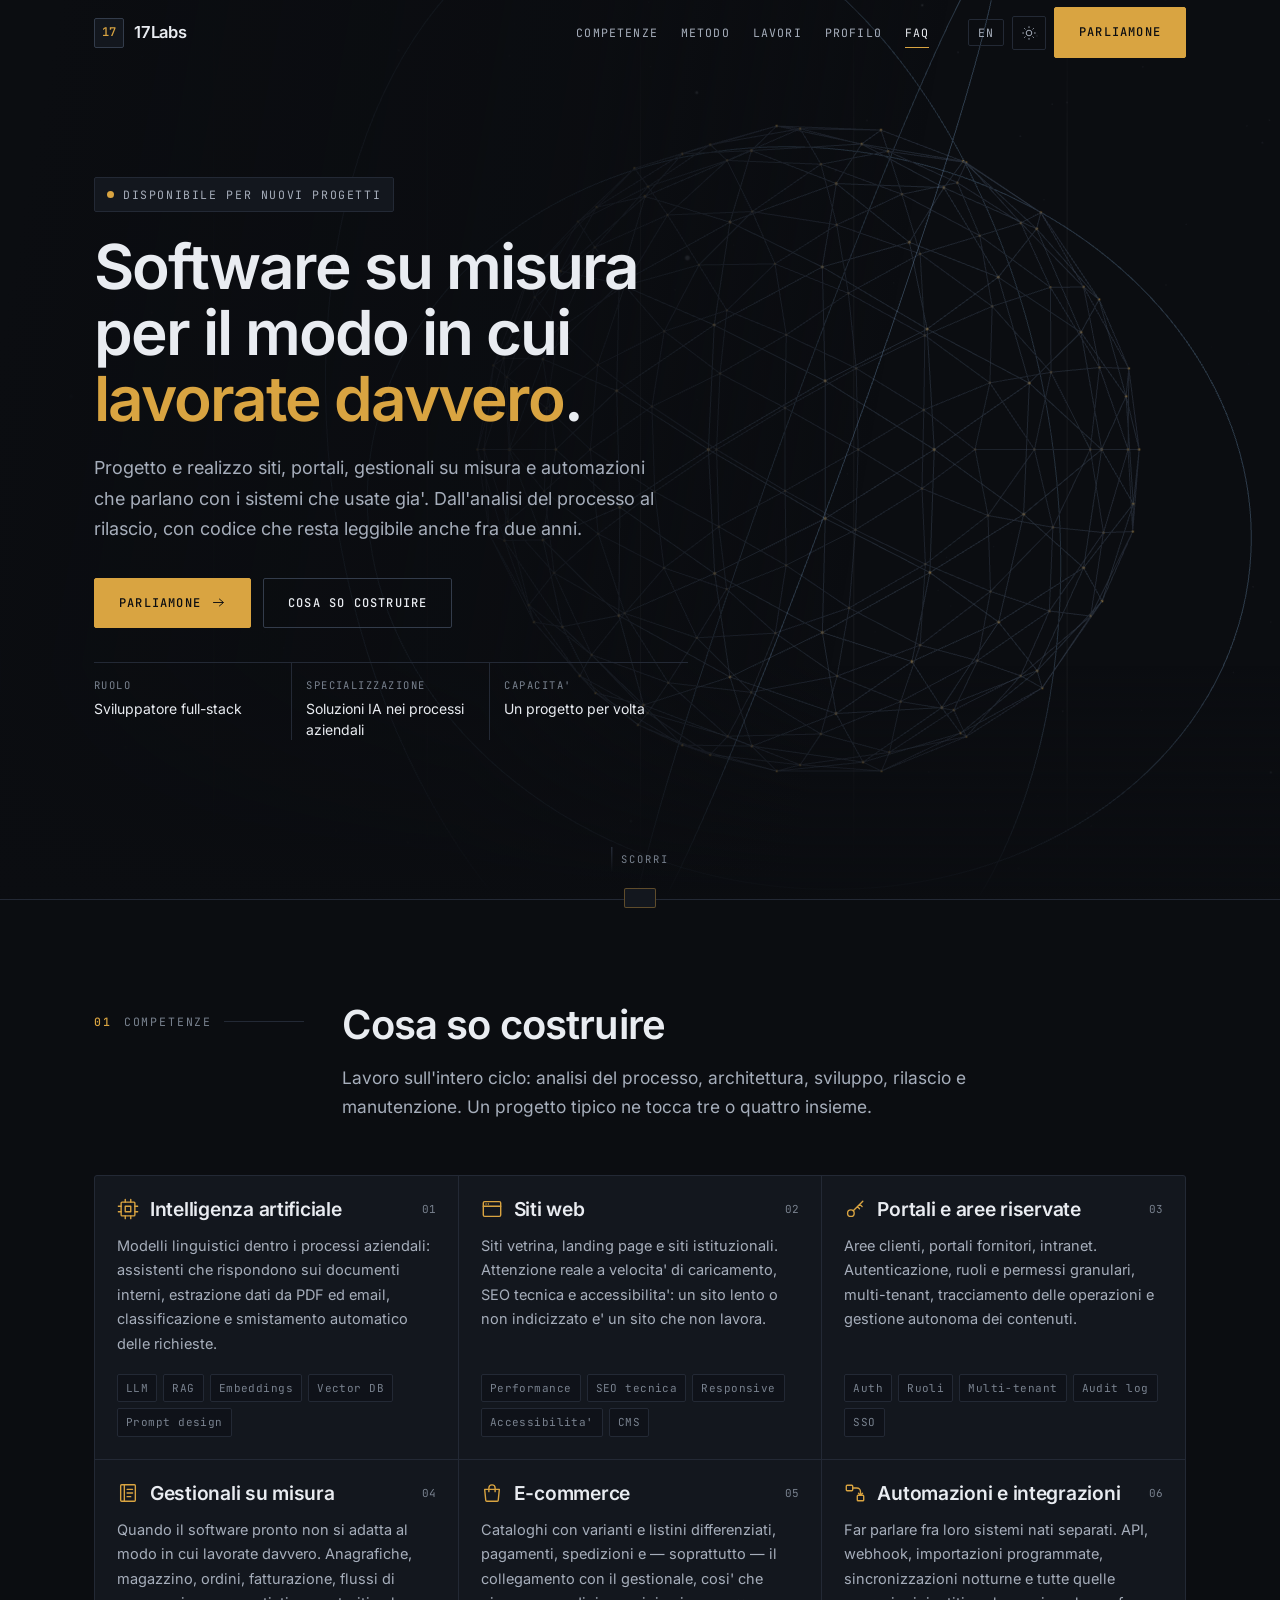
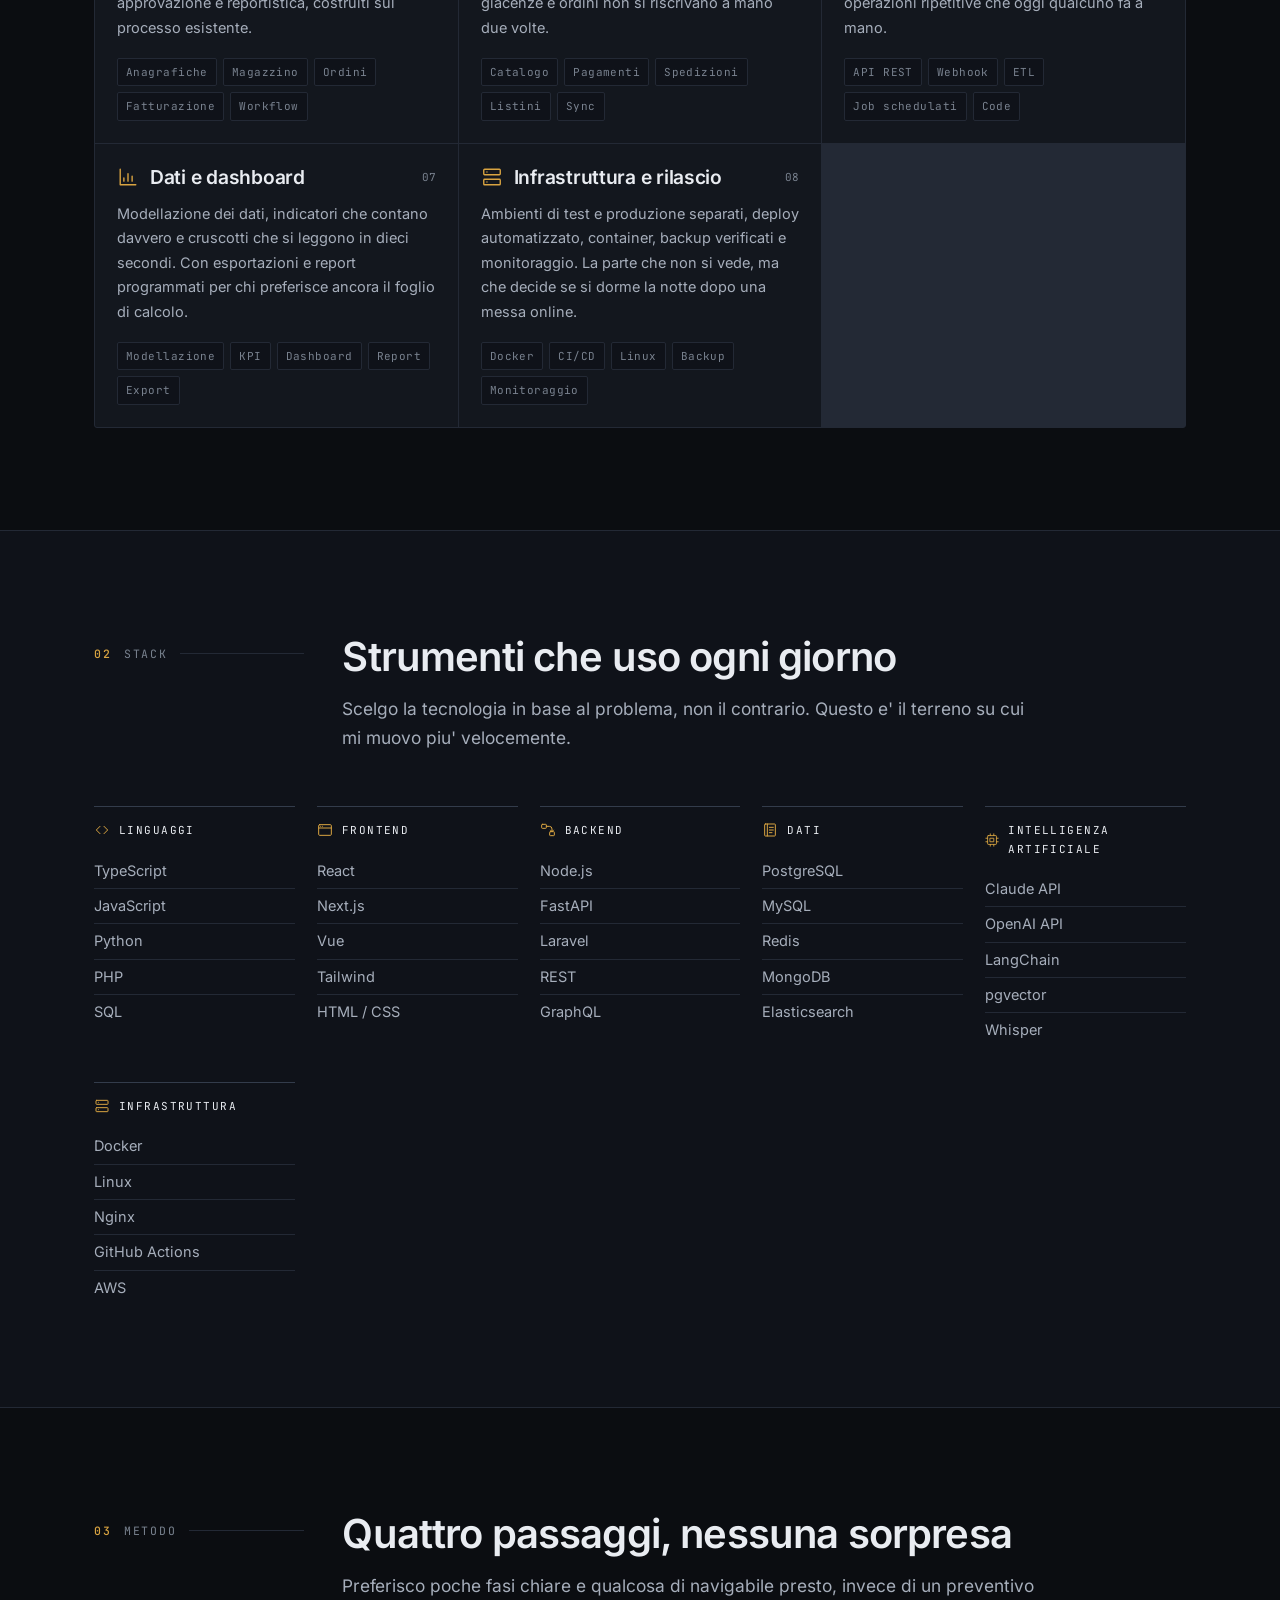
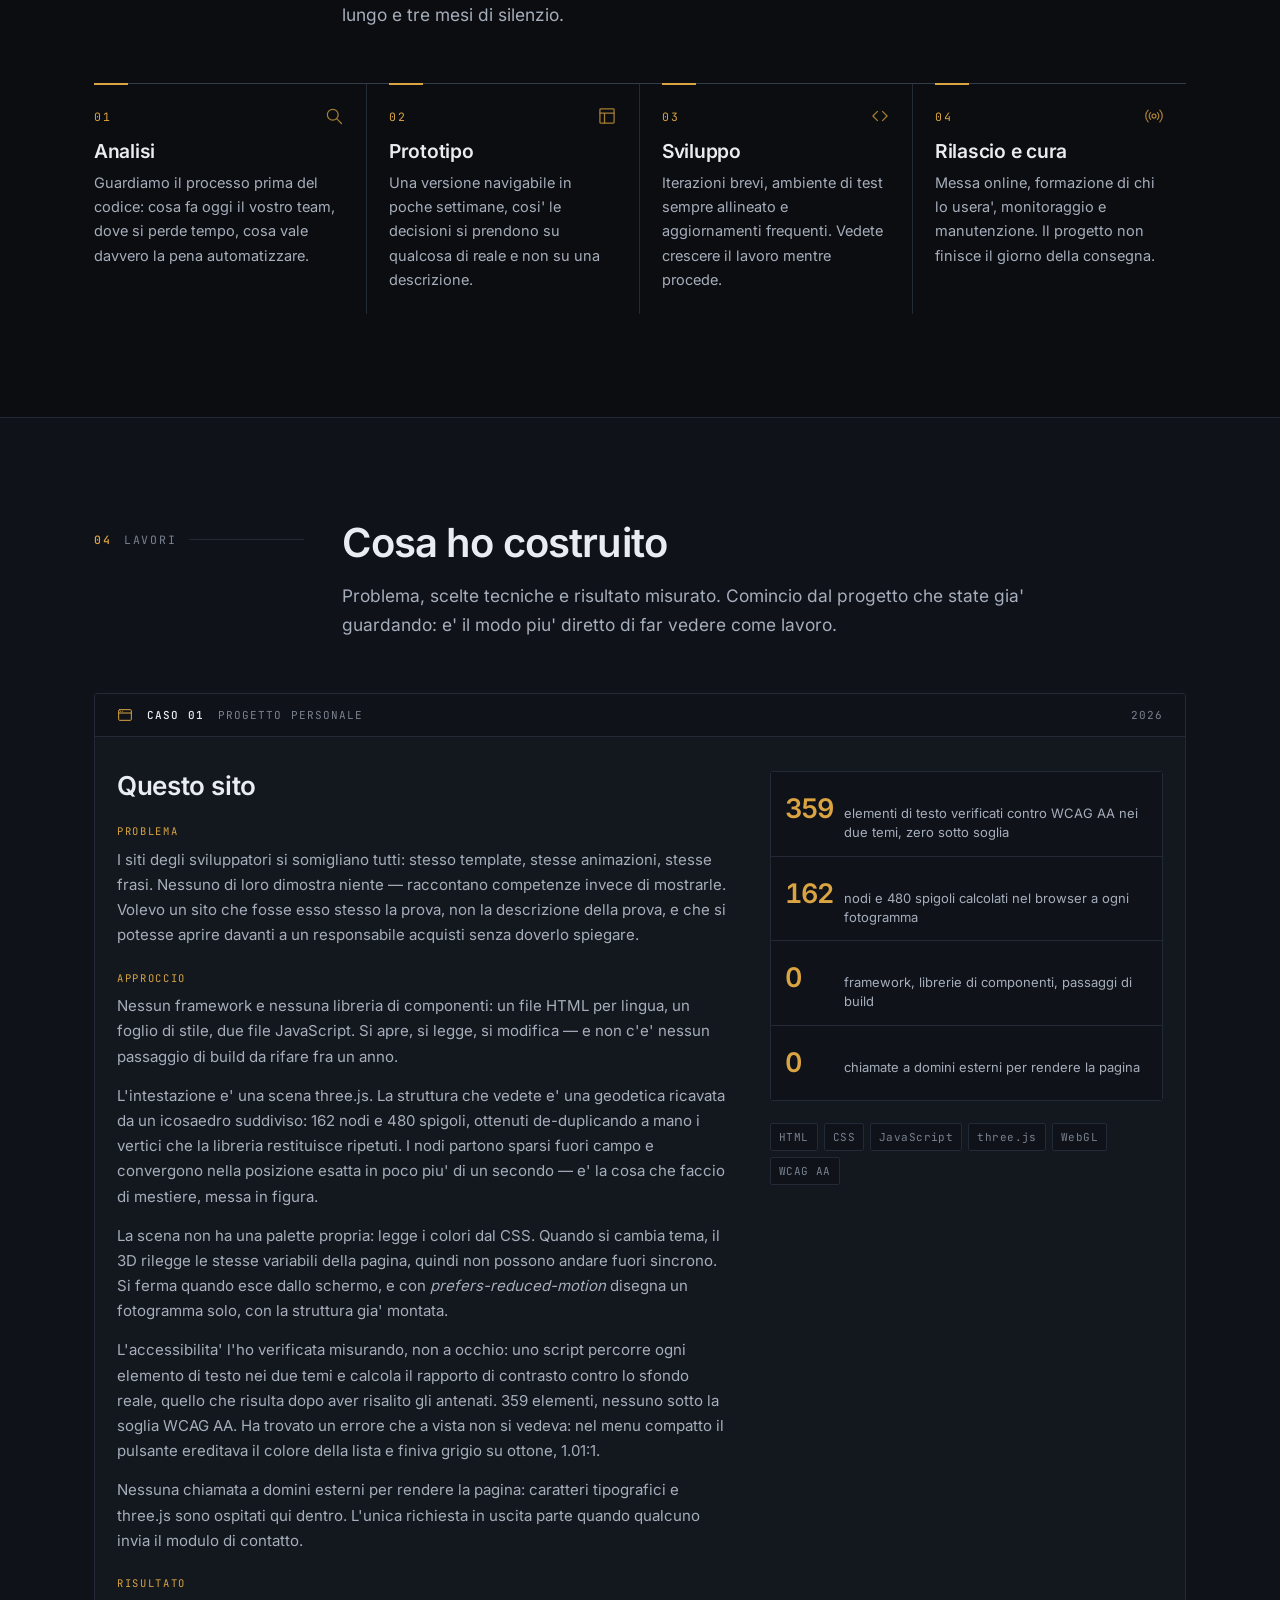
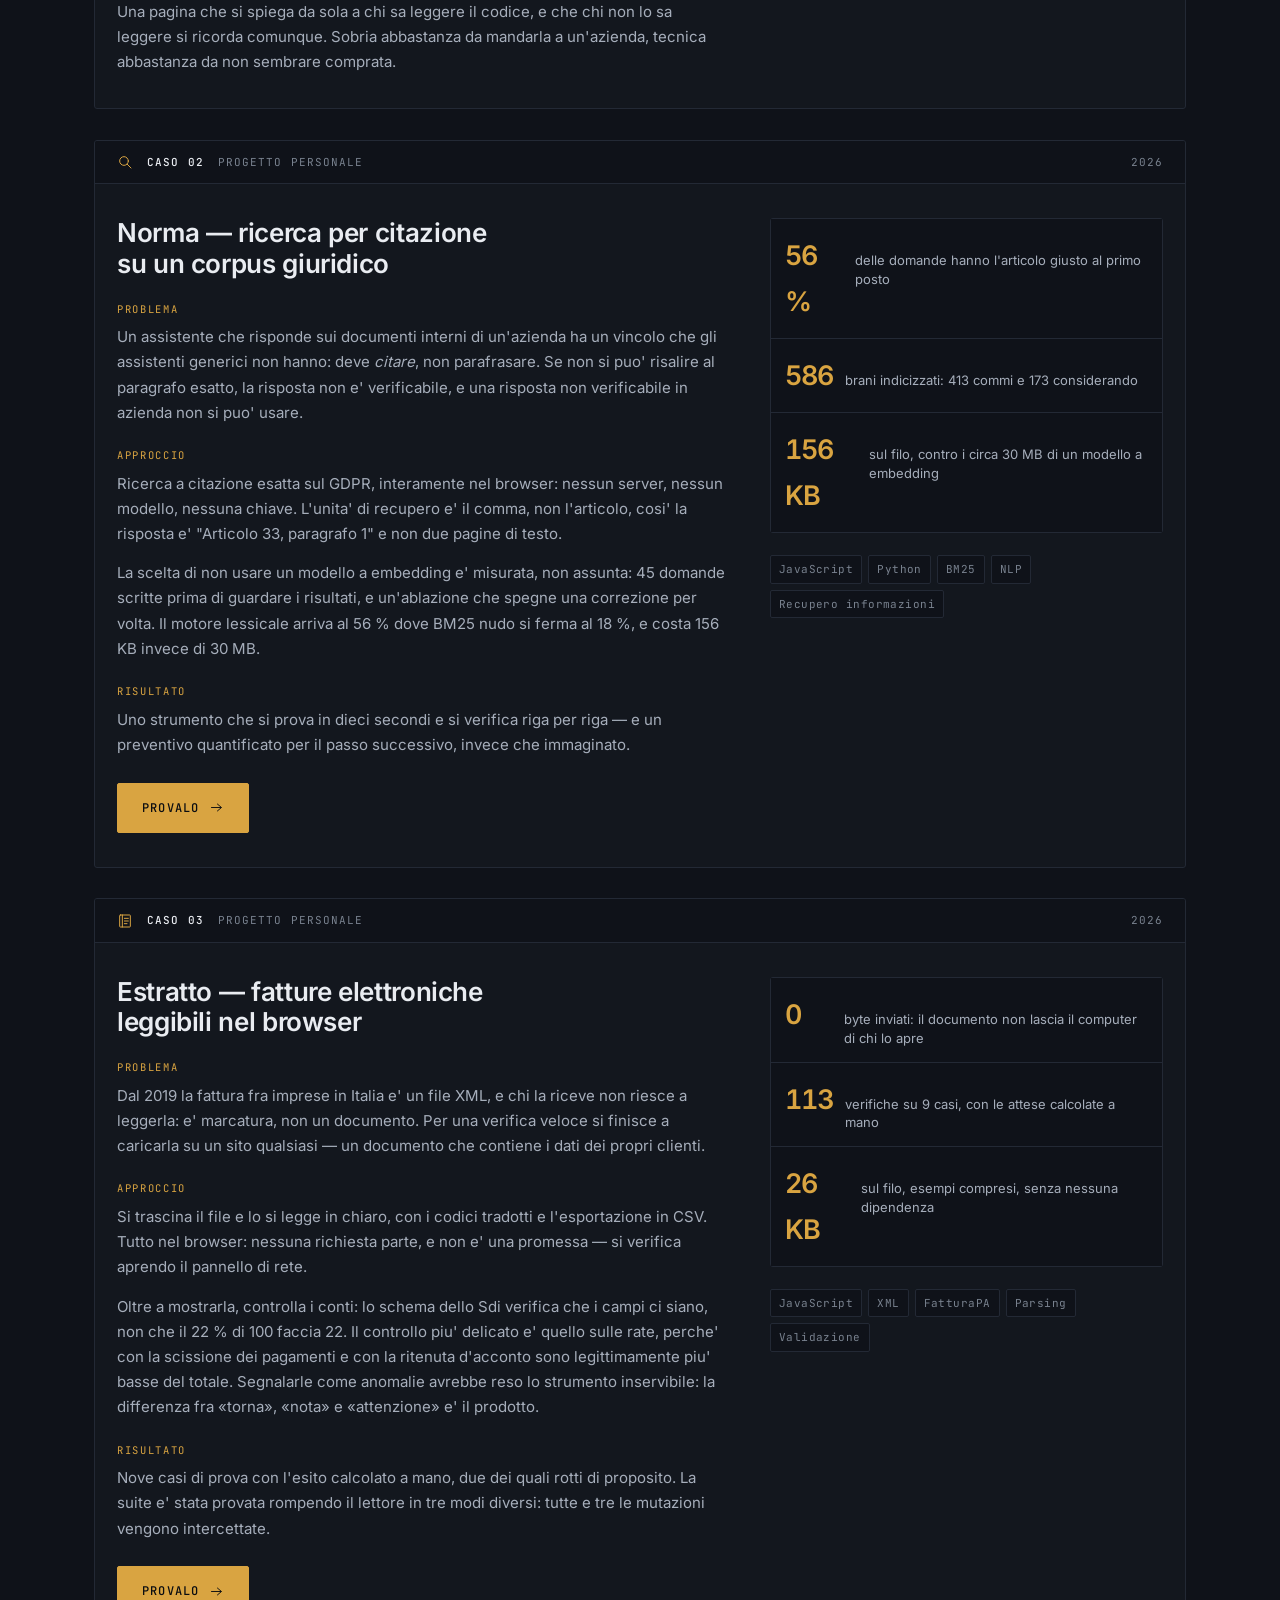
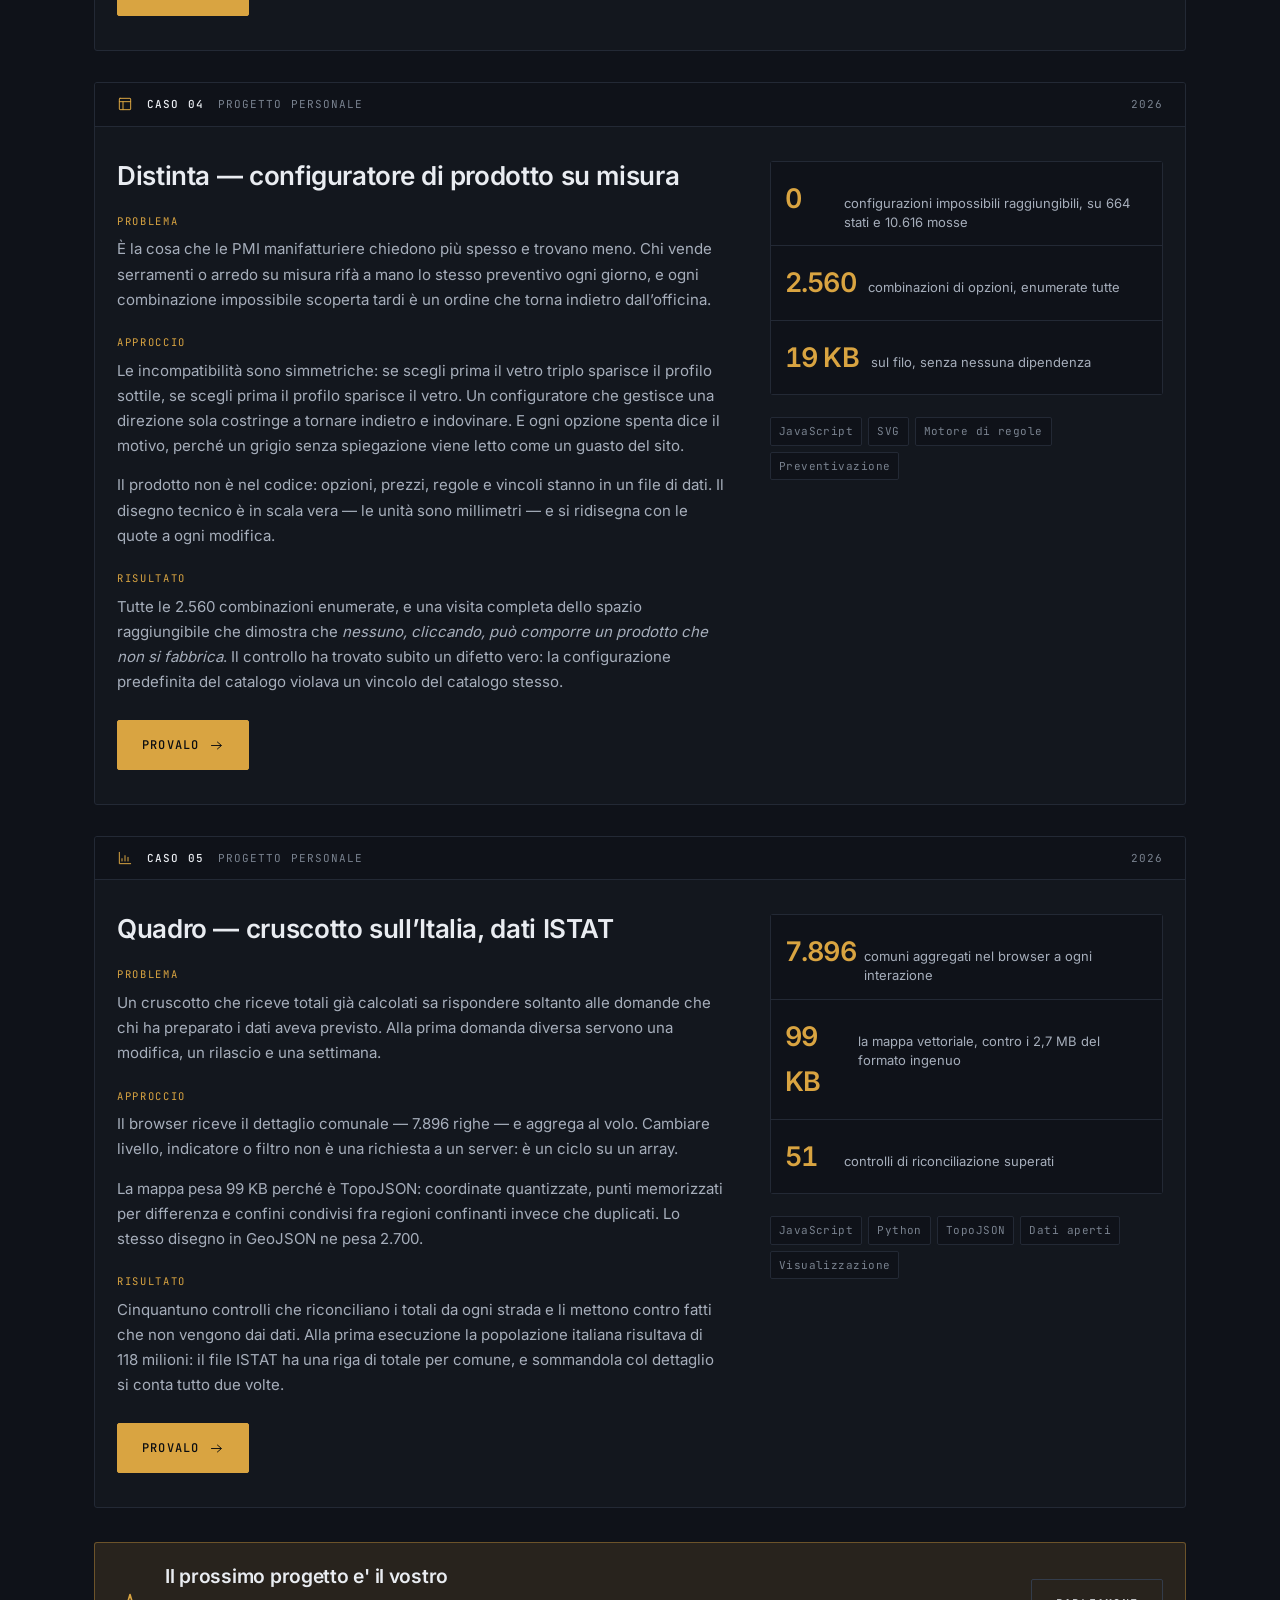
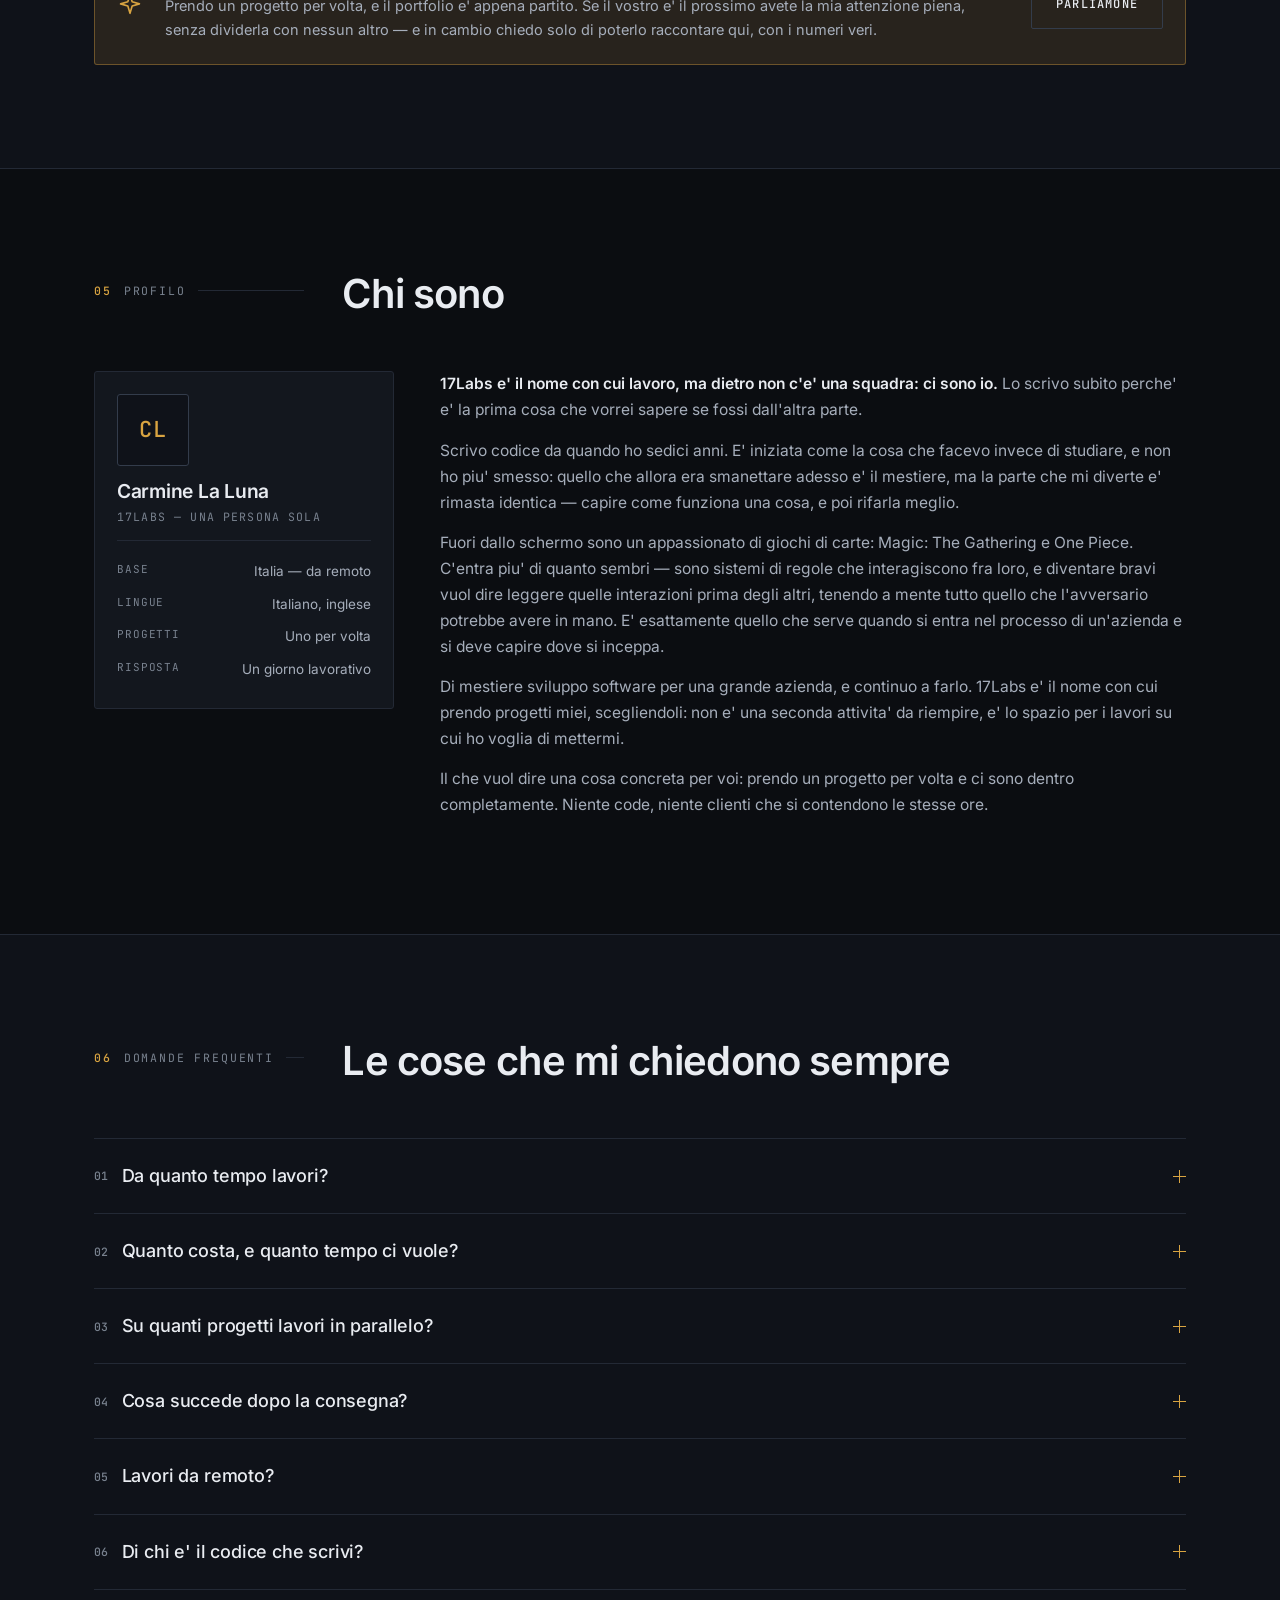
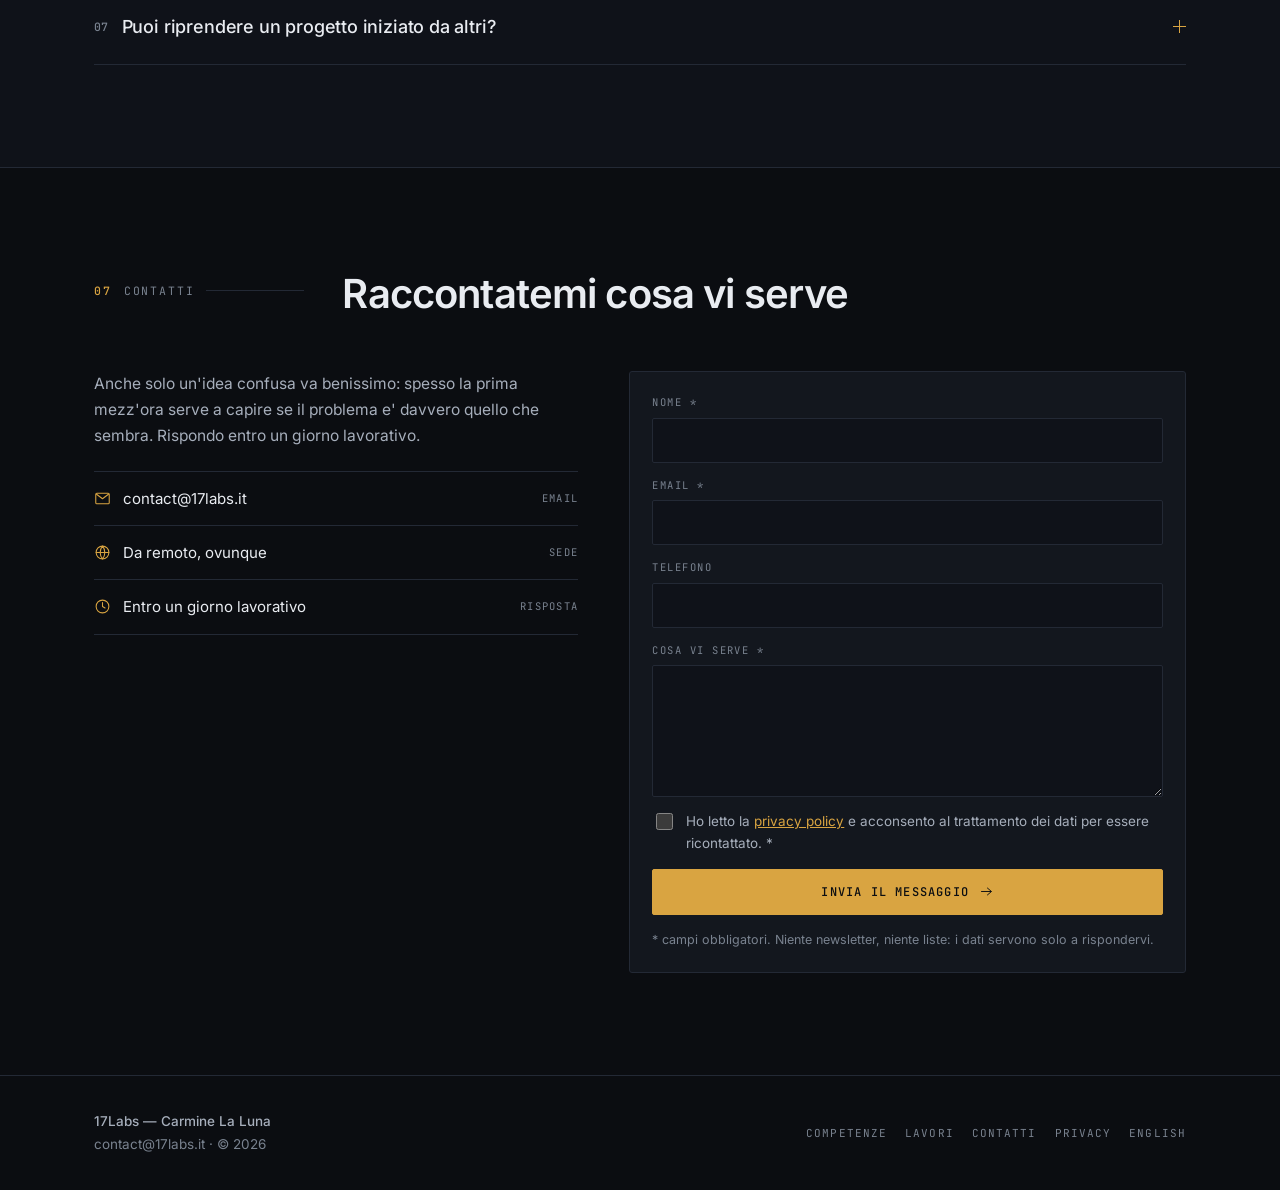
==== commit 717e66b6: "Aggiunge le schede di Distinta e Quadro: la sezione Lavori e completa Caso 04 configuratore di prodo" ====
--- a/index.html
+++ b/index.html
@@ -459,7 +459,7 @@
                gia' montata.</p>
             <p>L'accessibilita' l'ho verificata misurando, non a occhio: uno script percorre
                ogni elemento di testo nei due temi e calcola il rapporto di contrasto contro
-               lo sfondo reale, quello che risulta dopo aver risalito gli antenati. 313
+               lo sfondo reale, quello che risulta dopo aver risalito gli antenati. 359
                elementi, nessuno sotto la soglia WCAG AA. Ha trovato un errore che a vista
                non si vedeva: nel menu compatto il pulsante ereditava il colore della lista
                e finiva grigio su ottone, 1.01:1.</p>
@@ -478,7 +478,7 @@
 
         <div>
           <div class="metrics">
-            <div class="metric"><b>313</b><span>elementi di testo verificati contro WCAG AA nei due temi, zero sotto soglia</span></div>
+            <div class="metric"><b>359</b><span>elementi di testo verificati contro WCAG AA nei due temi, zero sotto soglia</span></div>
             <div class="metric"><b>162</b><span>nodi e 480 spigoli calcolati nel browser a ogni fotogramma</span></div>
             <div class="metric"><b>0</b><span>framework, librerie di componenti, passaggi di build</span></div>
             <div class="metric"><b>0</b><span>chiamate a domini esterni per rendere la pagina</span></div>
@@ -612,6 +612,107 @@
             <div class="metric"><b>26 KB</b><span>sul filo, esempi compresi, senza nessuna dipendenza</span></div>
           </div>
           <ul class="tags"><li>JavaScript</li><li>XML</li><li>FatturaPA</li><li>Parsing</li><li>Validazione</li></ul>
+        </div>
+      </div>
+    </article>
+
+
+    <!-- Referenza a Distinta. Il progetto vive per conto suo. -->
+    <article class="case reveal" style="margin-top:clamp(20px,2.4vw,32px)">
+      <div class="case__bar">
+        <svg class="ico" aria-hidden="true"><use href="#i-draft"></use></svg>
+        <b>Caso 04</b><span>Progetto personale</span><span>2026</span>
+      </div>
+      <div class="case__body">
+        <div>
+          <h3>Distinta &mdash; configuratore di prodotto su misura</h3>
+          <div class="block">
+            <span class="block__k">Problema</span>
+            <p>&Egrave; la cosa che le PMI manifatturiere chiedono pi&ugrave; spesso e trovano
+               meno. Chi vende serramenti o arredo su misura rif&agrave; a mano lo stesso
+               preventivo ogni giorno, e ogni combinazione impossibile scoperta tardi
+               &egrave; un ordine che torna indietro dall&rsquo;officina.</p>
+          </div>
+          <div class="block">
+            <span class="block__k">Approccio</span>
+            <p>Le incompatibilit&agrave; sono simmetriche: se scegli prima il vetro triplo
+               sparisce il profilo sottile, se scegli prima il profilo sparisce il vetro. Un
+               configuratore che gestisce una direzione sola costringe a tornare indietro e
+               indovinare. E ogni opzione spenta dice il motivo, perch&eacute; un grigio senza
+               spiegazione viene letto come un guasto del sito.</p>
+            <p>Il prodotto non &egrave; nel codice: opzioni, prezzi, regole e vincoli stanno in
+               un file di dati. Il disegno tecnico &egrave; in scala vera &mdash; le unit&agrave;
+               sono millimetri &mdash; e si ridisegna con le quote a ogni modifica.</p>
+          </div>
+          <div class="block">
+            <span class="block__k">Risultato</span>
+            <p>Tutte le 2.560 combinazioni enumerate, e una visita completa dello spazio
+               raggiungibile che dimostra che <em>nessuno, cliccando, pu&ograve; comporre un
+               prodotto che non si fabbrica</em>. Il controllo ha trovato subito un difetto
+               vero: la configurazione predefinita del catalogo violava un vincolo del
+               catalogo stesso.</p>
+          </div>
+          <div style="margin-top:clamp(18px,2vw,26px)">
+            <a class="btn btn--primary" href="https://distinta.17labs.it/" rel="noopener">
+              Provalo <svg class="ico" aria-hidden="true"><use href="#i-arrow"></use></svg>
+            </a>
+          </div>
+        </div>
+        <div>
+          <div class="metrics">
+            <div class="metric"><b>0</b><span>configurazioni impossibili raggiungibili, su 664 stati e 10.616 mosse</span></div>
+            <div class="metric"><b>2.560</b><span>combinazioni di opzioni, enumerate tutte</span></div>
+            <div class="metric"><b>19 KB</b><span>sul filo, senza nessuna dipendenza</span></div>
+          </div>
+          <ul class="tags"><li>JavaScript</li><li>SVG</li><li>Motore di regole</li><li>Preventivazione</li></ul>
+        </div>
+      </div>
+    </article>
+
+    <!-- Referenza a Quadro. -->
+    <article class="case reveal" style="margin-top:clamp(20px,2.4vw,32px)">
+      <div class="case__bar">
+        <svg class="ico" aria-hidden="true"><use href="#i-chart"></use></svg>
+        <b>Caso 05</b><span>Progetto personale</span><span>2026</span>
+      </div>
+      <div class="case__body">
+        <div>
+          <h3>Quadro &mdash; cruscotto sull&rsquo;Italia, dati ISTAT</h3>
+          <div class="block">
+            <span class="block__k">Problema</span>
+            <p>Un cruscotto che riceve totali gi&agrave; calcolati sa rispondere soltanto alle
+               domande che chi ha preparato i dati aveva previsto. Alla prima domanda diversa
+               servono una modifica, un rilascio e una settimana.</p>
+          </div>
+          <div class="block">
+            <span class="block__k">Approccio</span>
+            <p>Il browser riceve il dettaglio comunale &mdash; 7.896 righe &mdash; e aggrega al
+               volo. Cambiare livello, indicatore o filtro non &egrave; una richiesta a un
+               server: &egrave; un ciclo su un array.</p>
+            <p>La mappa pesa 99 KB perch&eacute; &egrave; TopoJSON: coordinate quantizzate, punti
+               memorizzati per differenza e confini condivisi fra regioni confinanti invece
+               che duplicati. Lo stesso disegno in GeoJSON ne pesa 2.700.</p>
+          </div>
+          <div class="block">
+            <span class="block__k">Risultato</span>
+            <p>Cinquantuno controlli che riconciliano i totali da ogni strada e li mettono
+               contro fatti che non vengono dai dati. Alla prima esecuzione la popolazione
+               italiana risultava di 118 milioni: il file ISTAT ha una riga di totale per
+               comune, e sommandola col dettaglio si conta tutto due volte.</p>
+          </div>
+          <div style="margin-top:clamp(18px,2vw,26px)">
+            <a class="btn btn--primary" href="https://quadro.17labs.it/" rel="noopener">
+              Provalo <svg class="ico" aria-hidden="true"><use href="#i-arrow"></use></svg>
+            </a>
+          </div>
+        </div>
+        <div>
+          <div class="metrics">
+            <div class="metric"><b>7.896</b><span>comuni aggregati nel browser a ogni interazione</span></div>
+            <div class="metric"><b>99 KB</b><span>la mappa vettoriale, contro i 2,7 MB del formato ingenuo</span></div>
+            <div class="metric"><b>51</b><span>controlli di riconciliazione superati</span></div>
+          </div>
+          <ul class="tags"><li>JavaScript</li><li>Python</li><li>TopoJSON</li><li>Dati aperti</li><li>Visualizzazione</li></ul>
         </div>
       </div>
     </article>
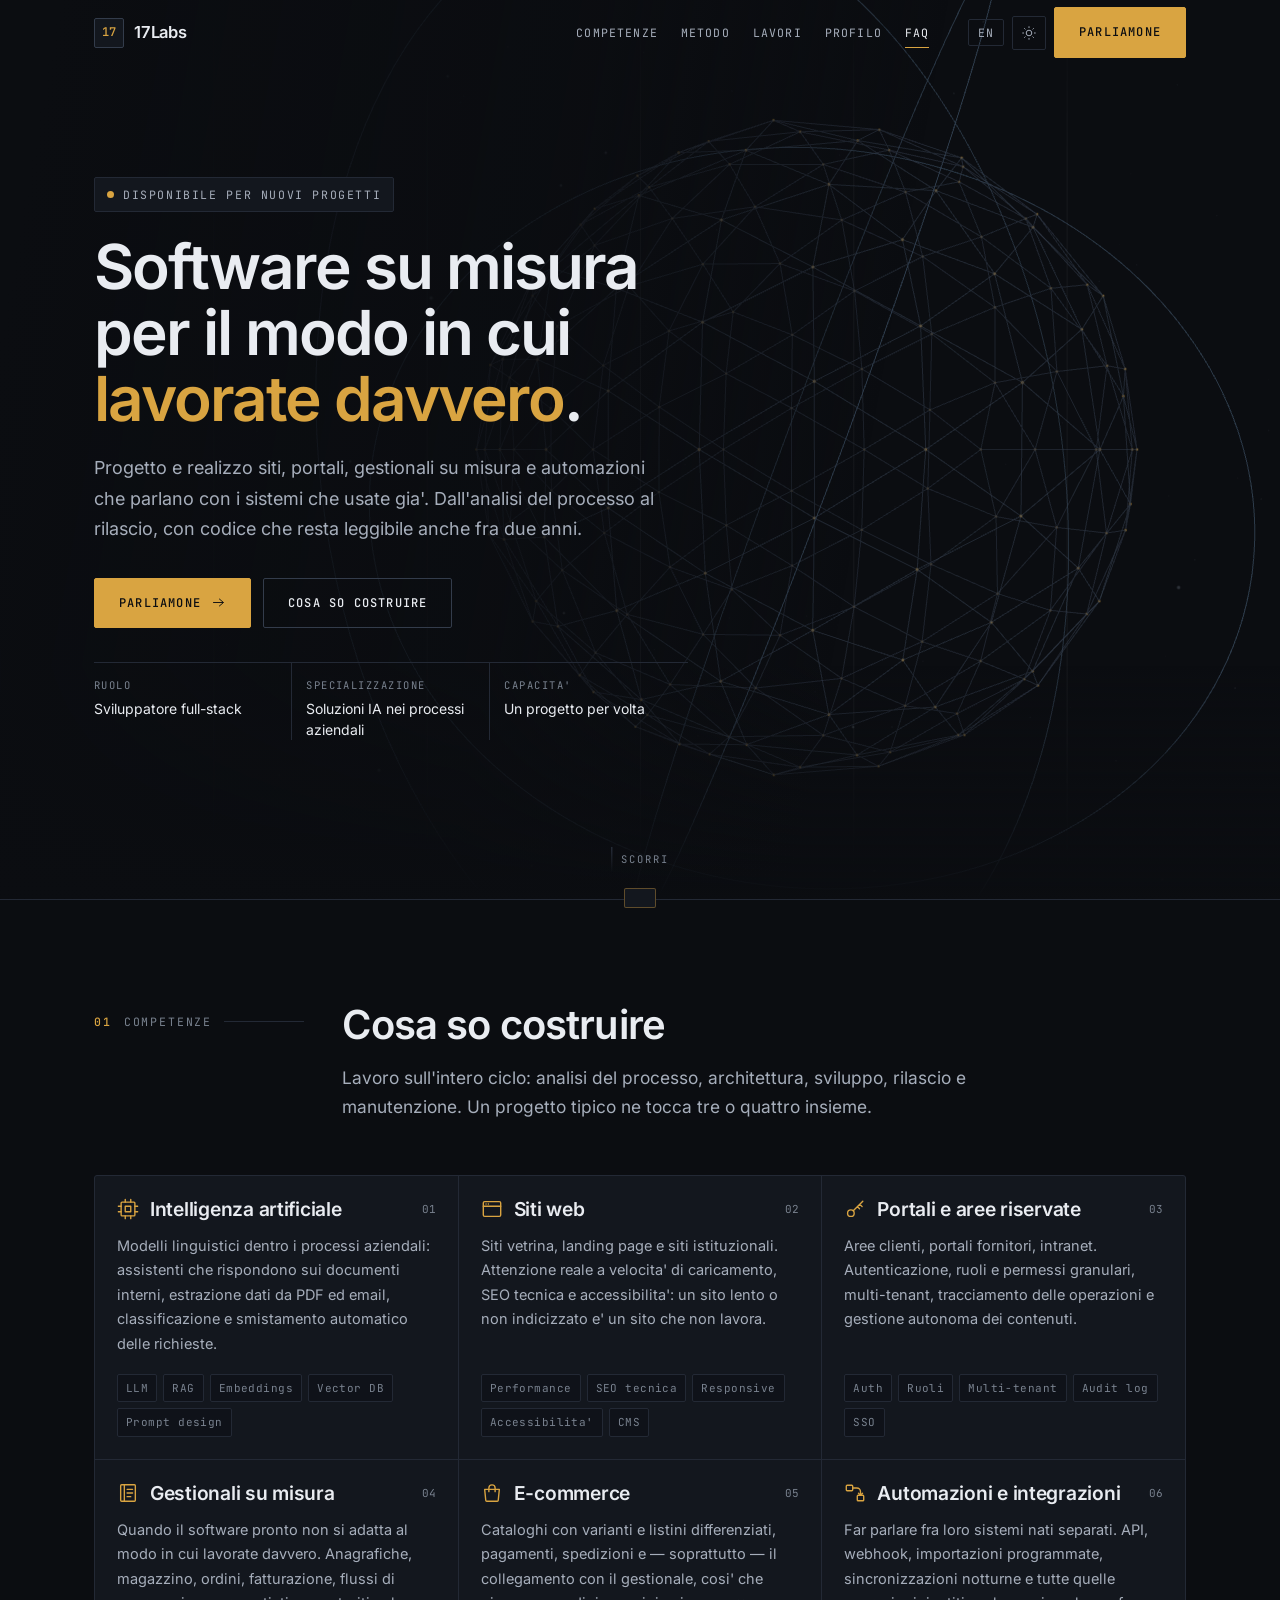
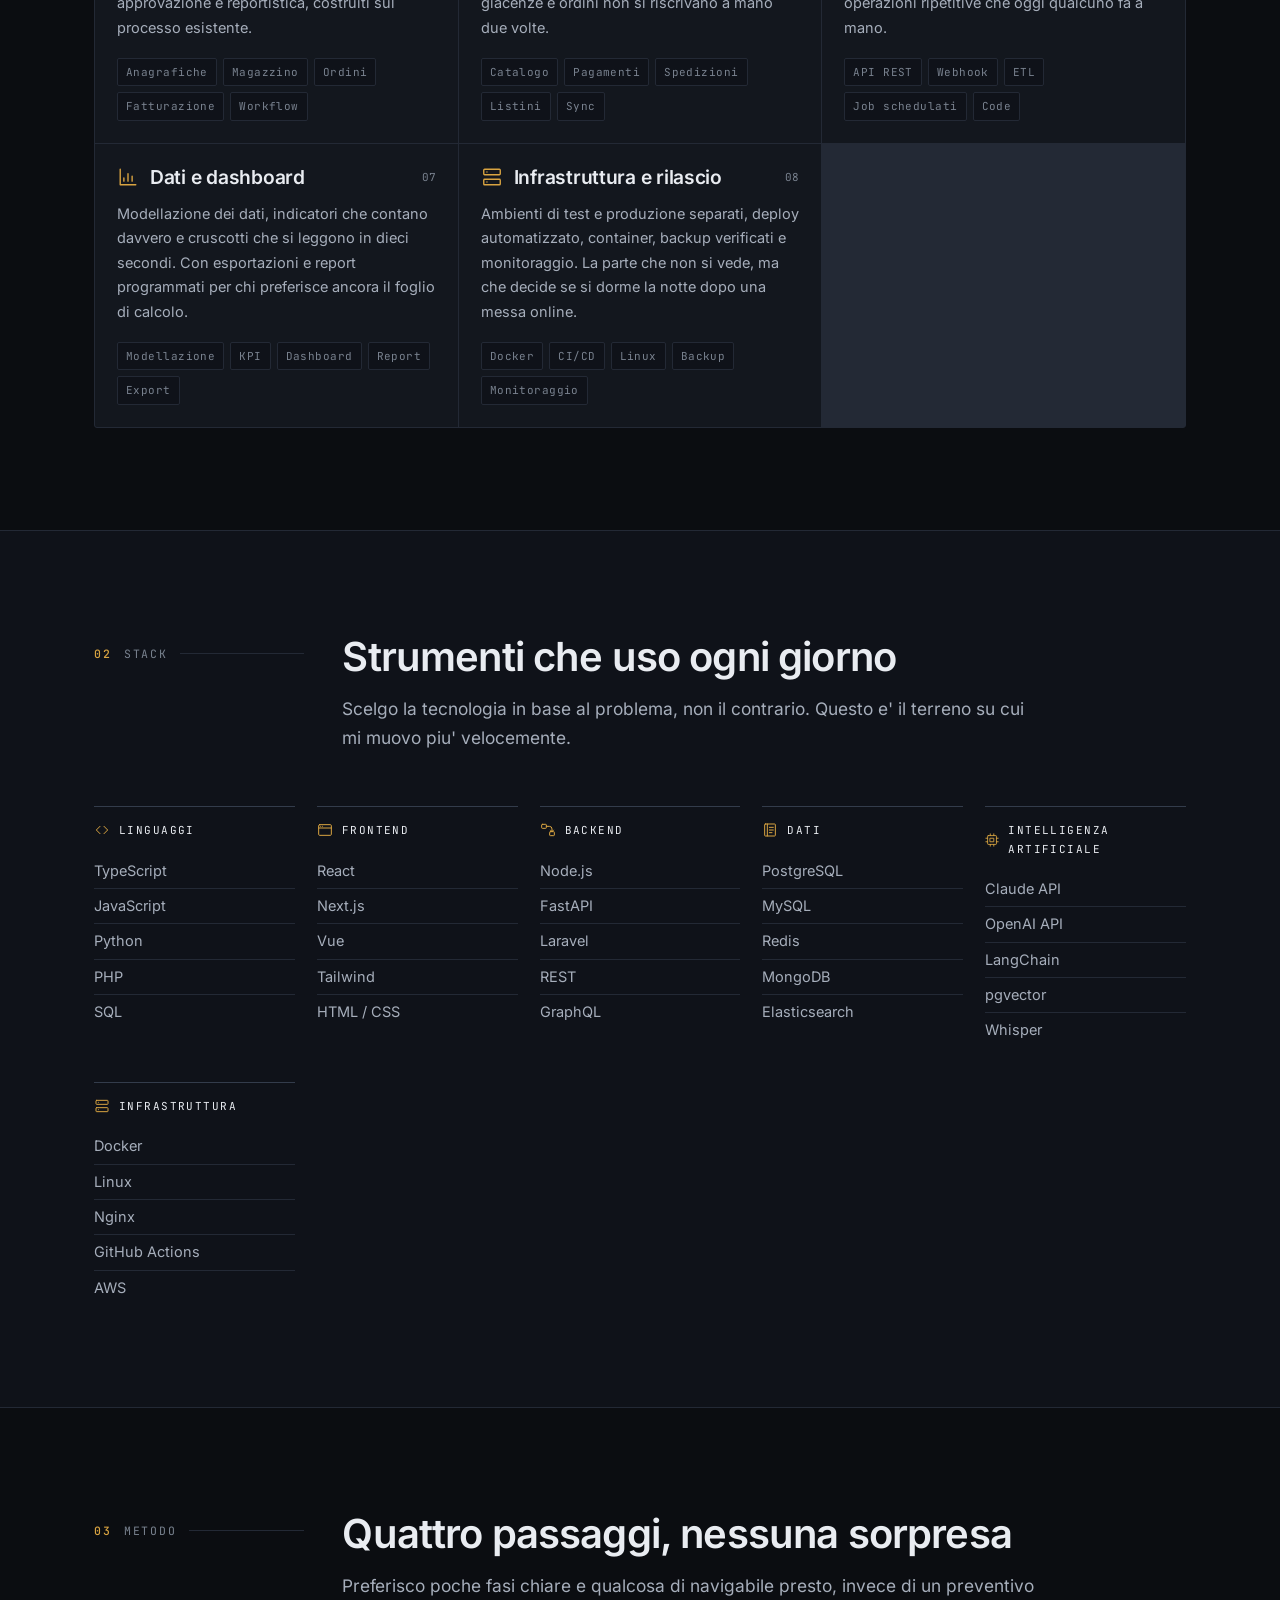
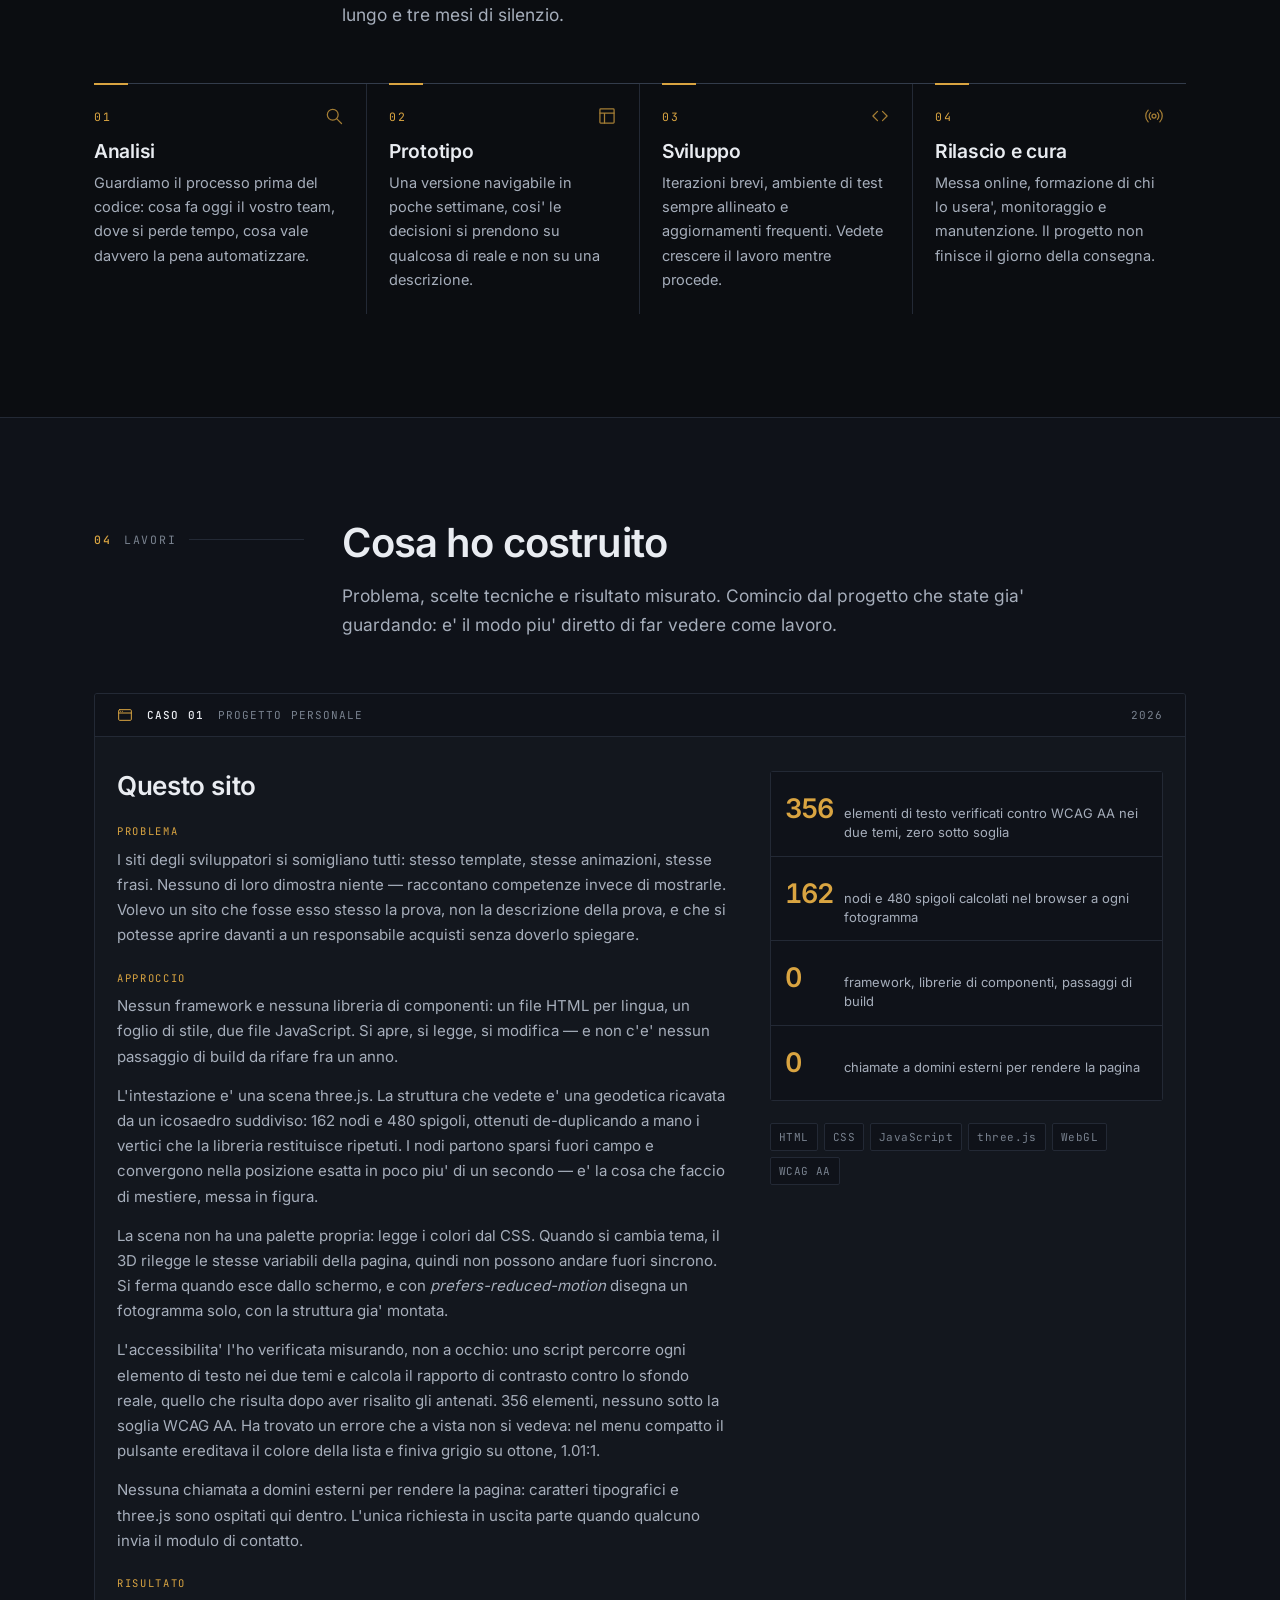
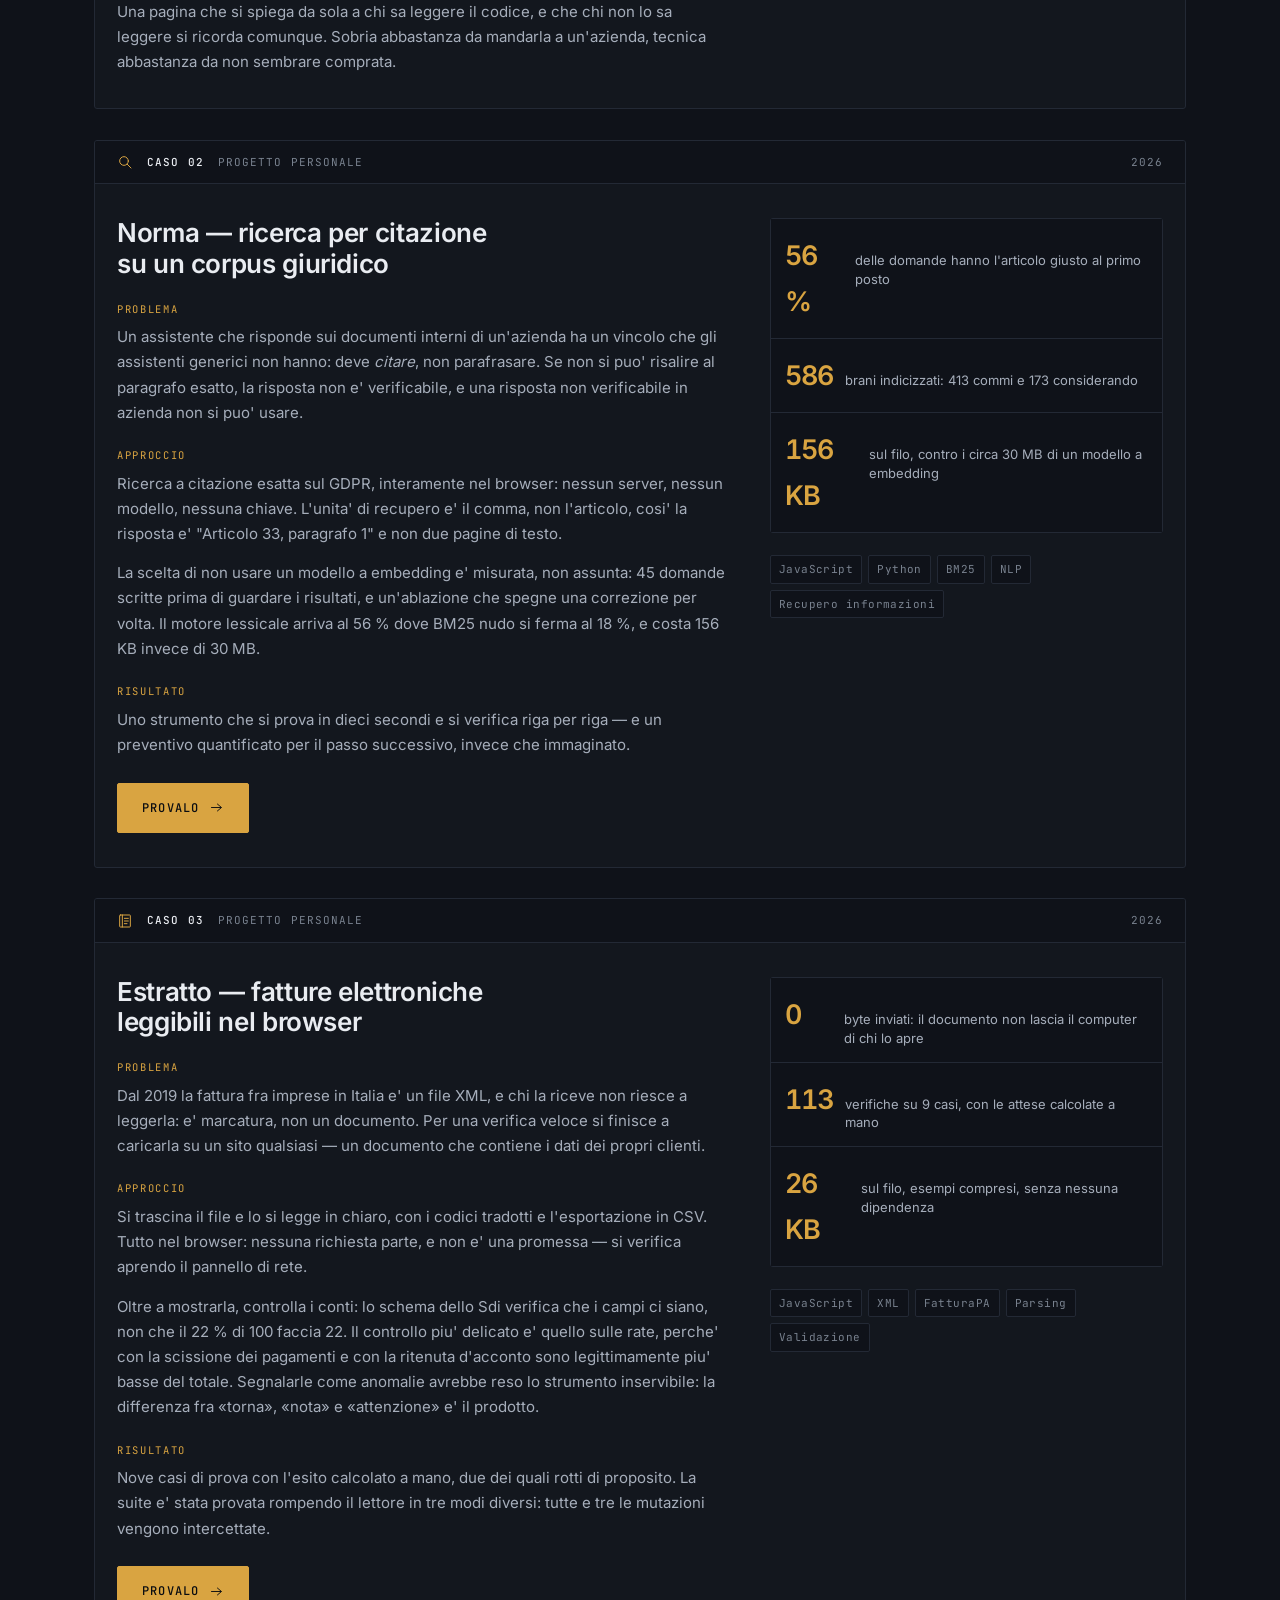
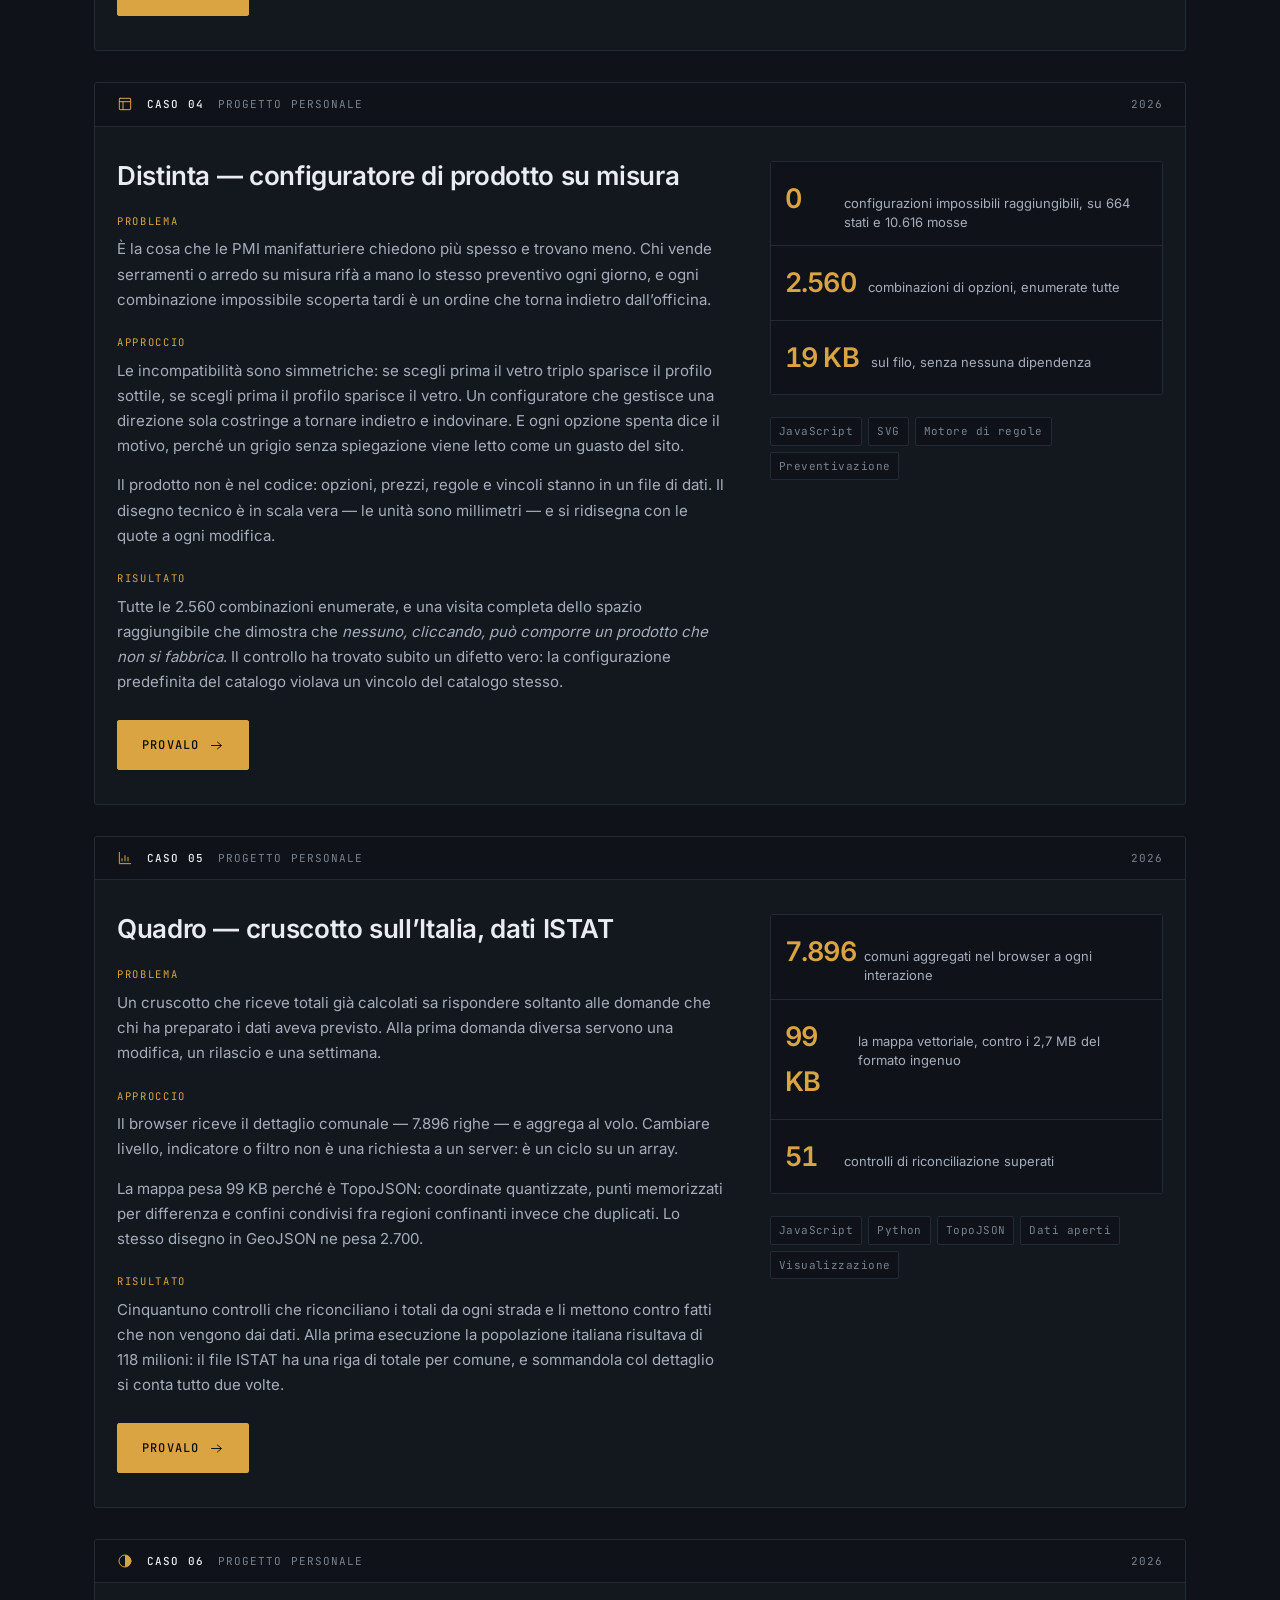
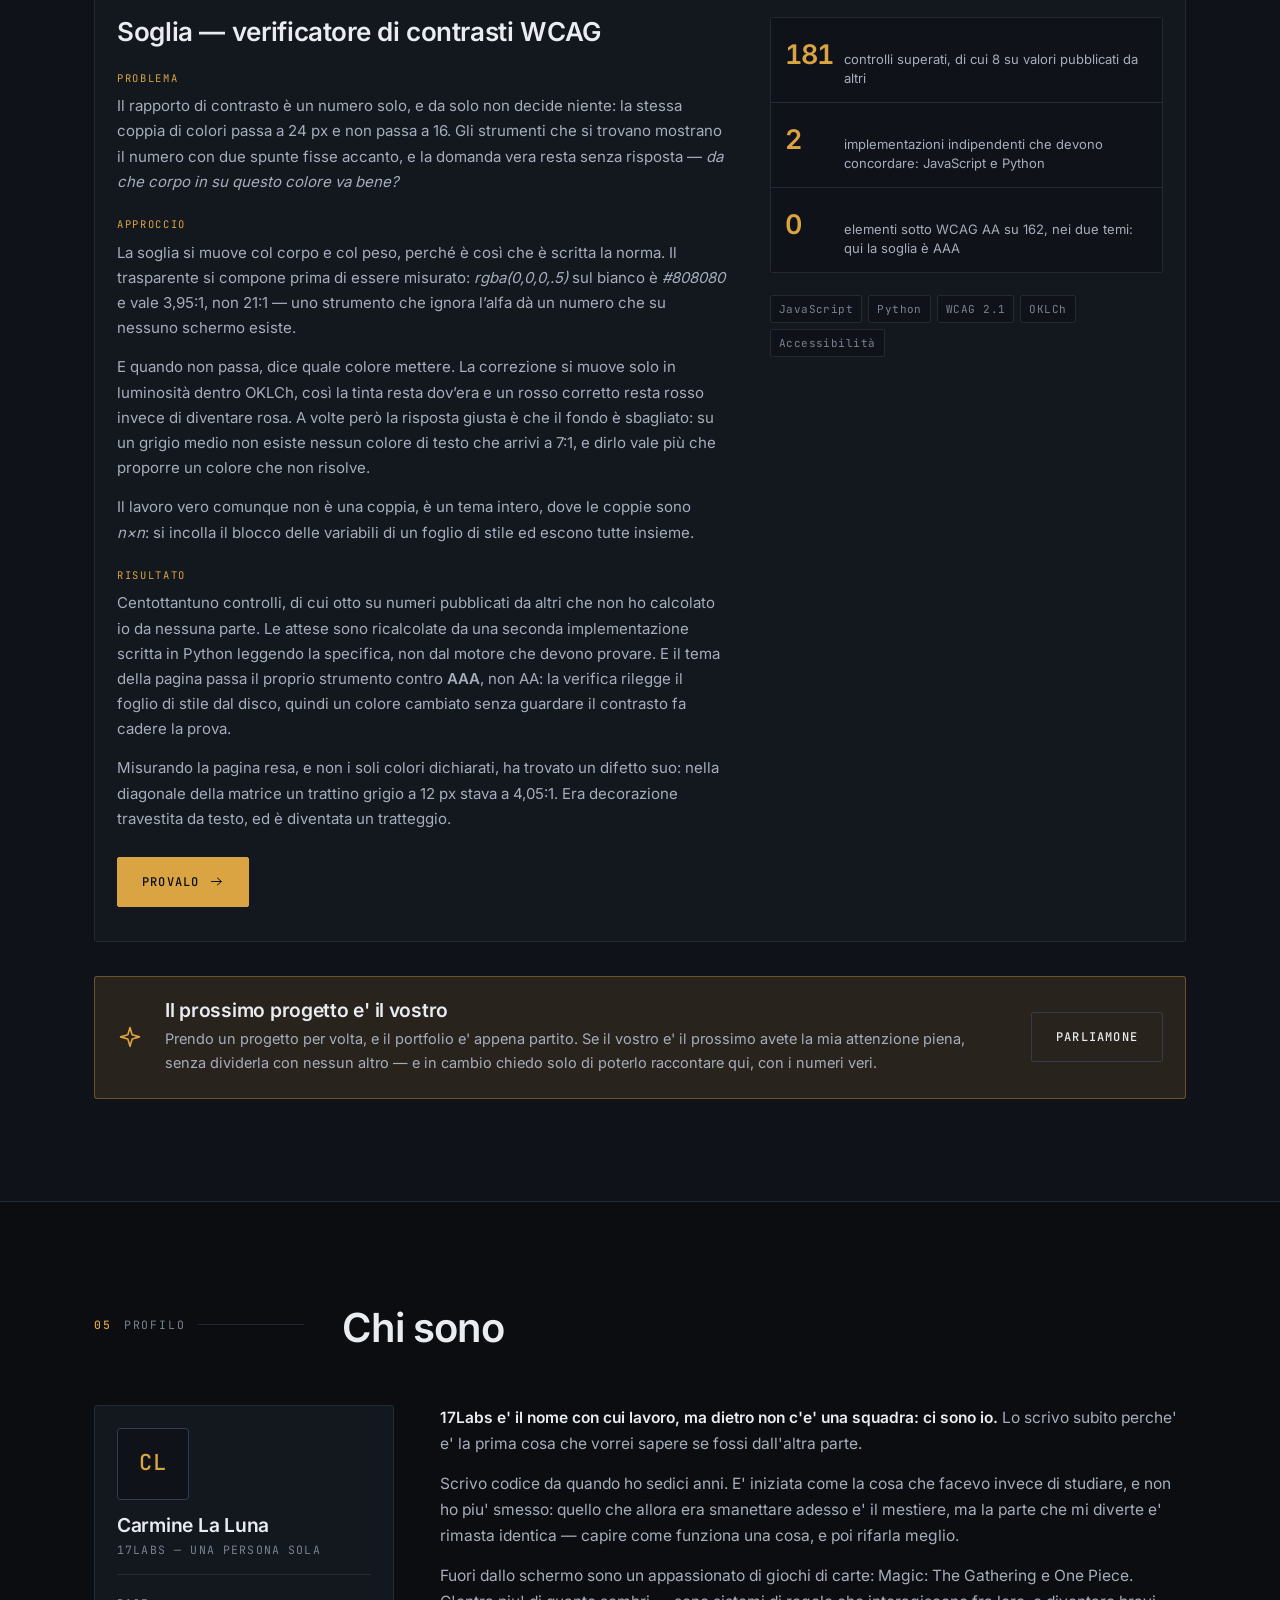
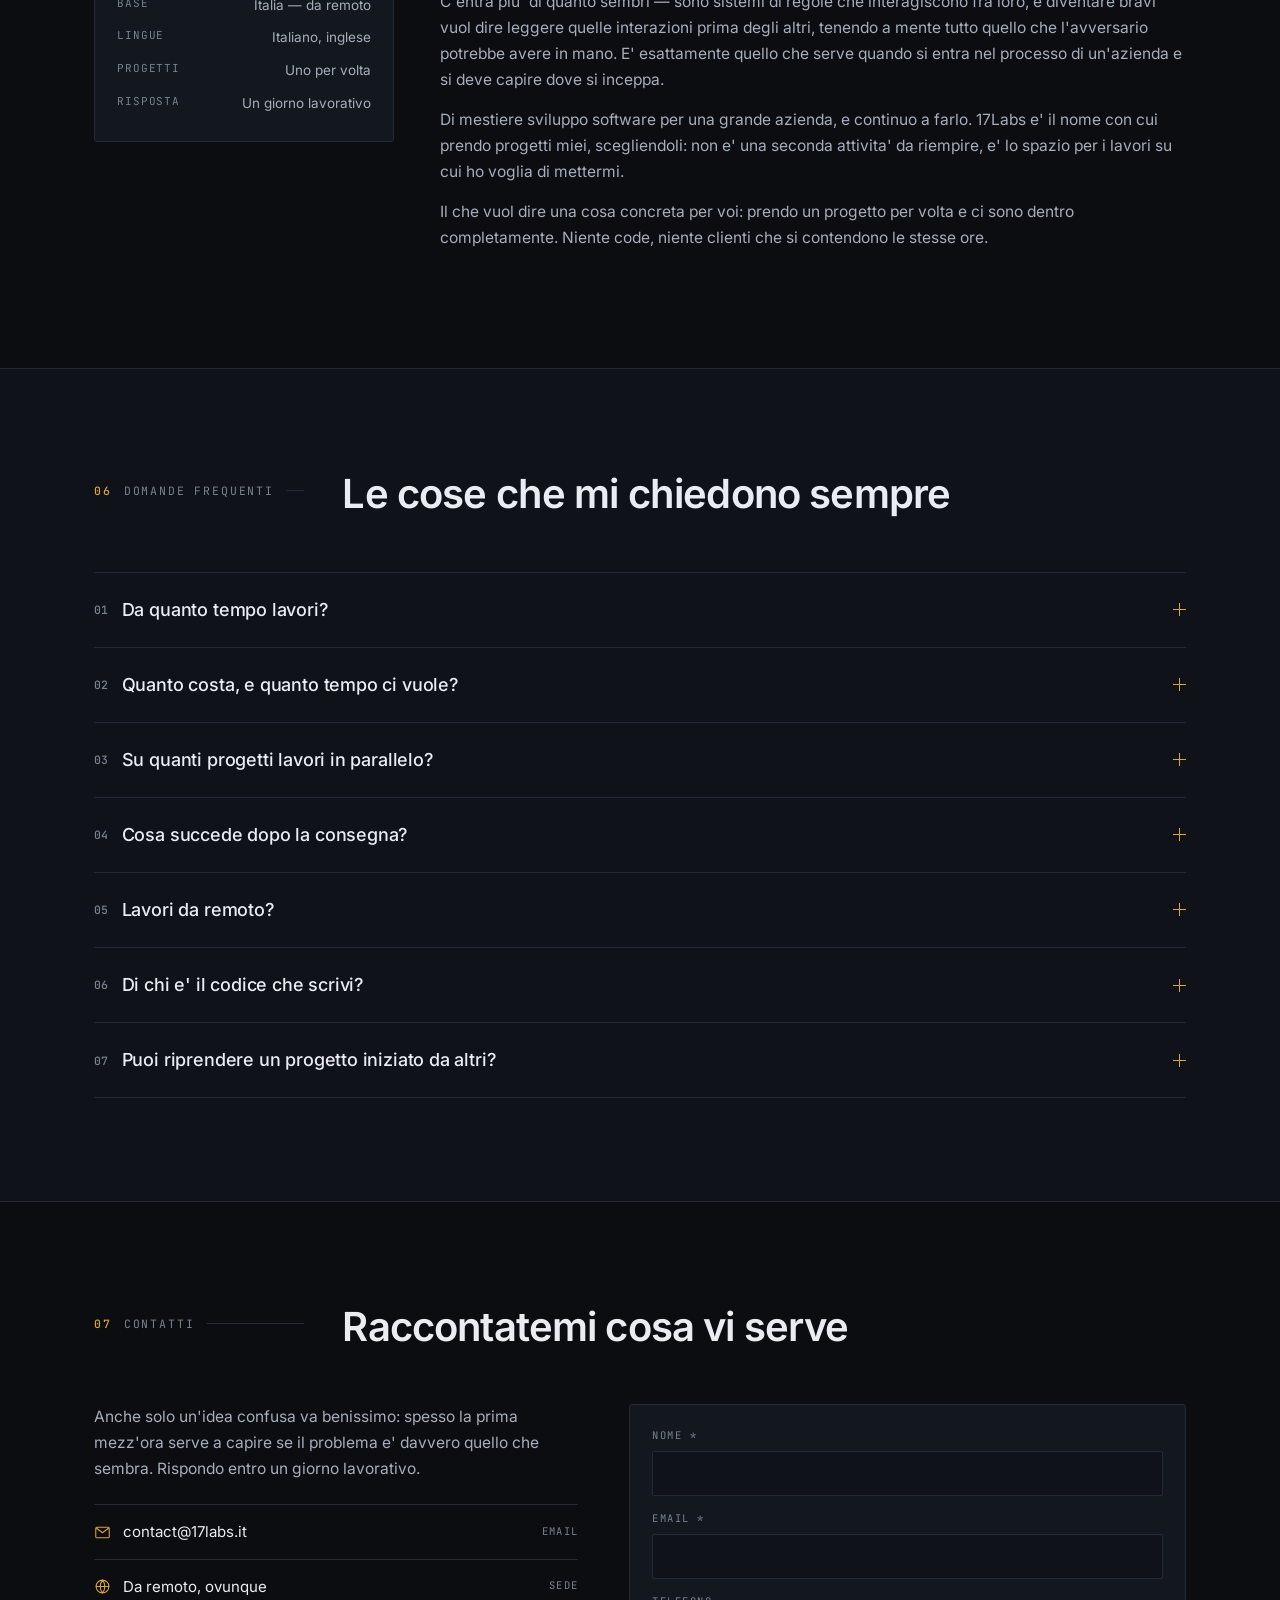
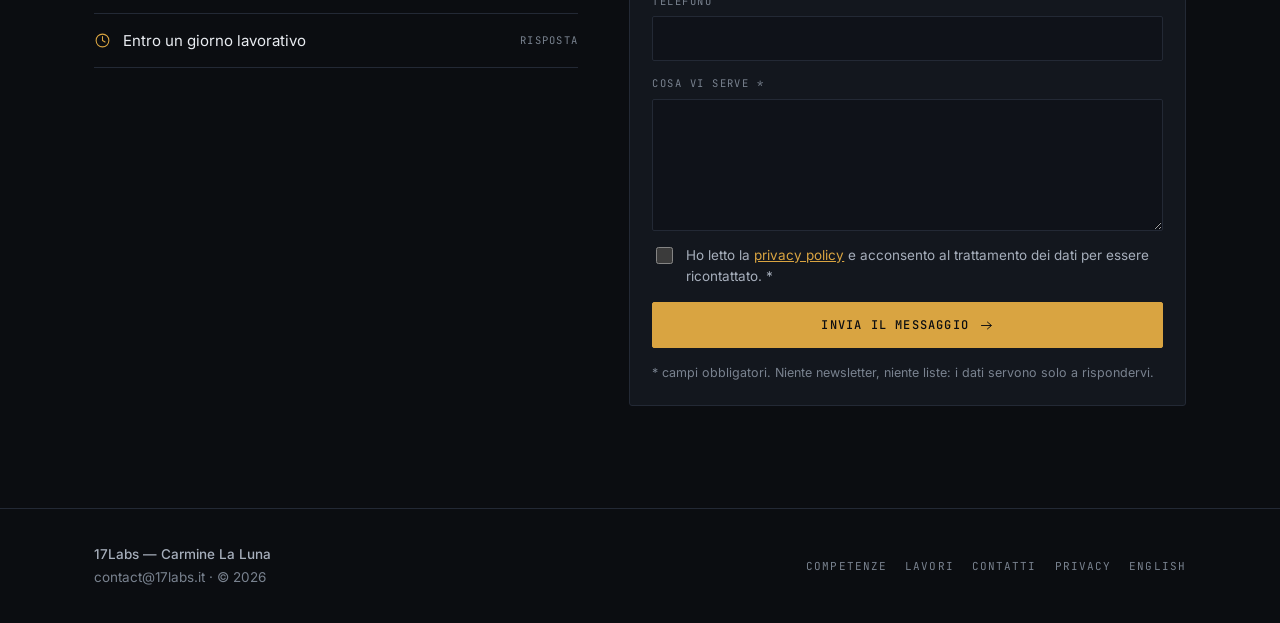
==== commit a4149137: "Aggiunge la scheda di Soglia e rimisura il conteggio dei contrasti Caso 06, nelle due lingue, con la" ====
--- a/index.html
+++ b/index.html
@@ -96,6 +96,7 @@
     <symbol id="i-server" viewBox="0 0 24 24"><rect x="3" y="3.5" width="18" height="6" rx="1"/><rect x="3" y="14.5" width="18" height="6" rx="1"/><path d="M6.5 6.5h.01M6.5 17.5h.01"/></symbol>
     <symbol id="i-search" viewBox="0 0 24 24"><circle cx="10.5" cy="10.5" r="6.5"/><path d="M15.4 15.4 21 21"/></symbol>
     <symbol id="i-draft" viewBox="0 0 24 24"><rect x="3.5" y="3.5" width="17" height="17" rx="1"/><path d="M3.5 8.5h17M9 8.5v12"/></symbol>
+    <symbol id="i-contrast" viewBox="0 0 24 24"><circle cx="12" cy="12" r="9"/><path d="M12 3a9 9 0 0 1 0 18Z" fill="currentColor" stroke="none"/></symbol>
     <symbol id="i-code" viewBox="0 0 24 24"><path d="M9 6.5 3.5 12 9 17.5M15 6.5 20.5 12 15 17.5"/></symbol>
     <symbol id="i-live" viewBox="0 0 24 24"><circle cx="12" cy="12" r="2.4"/><path d="M7.9 7.9a5.8 5.8 0 0 0 0 8.2M16.1 7.9a5.8 5.8 0 0 1 0 8.2M5 5a9.9 9.9 0 0 0 0 14M19 5a9.9 9.9 0 0 1 0 14"/></symbol>
     <symbol id="i-mail" viewBox="0 0 24 24"><rect x="2.5" y="4.5" width="19" height="15" rx="1.5"/><path d="m3.6 6 8.4 6.4L20.4 6"/></symbol>
@@ -459,7 +460,7 @@
                gia' montata.</p>
             <p>L'accessibilita' l'ho verificata misurando, non a occhio: uno script percorre
                ogni elemento di testo nei due temi e calcola il rapporto di contrasto contro
-               lo sfondo reale, quello che risulta dopo aver risalito gli antenati. 359
+               lo sfondo reale, quello che risulta dopo aver risalito gli antenati. 356
                elementi, nessuno sotto la soglia WCAG AA. Ha trovato un errore che a vista
                non si vedeva: nel menu compatto il pulsante ereditava il colore della lista
                e finiva grigio su ottone, 1.01:1.</p>
@@ -478,7 +479,7 @@
 
         <div>
           <div class="metrics">
-            <div class="metric"><b>359</b><span>elementi di testo verificati contro WCAG AA nei due temi, zero sotto soglia</span></div>
+            <div class="metric"><b>356</b><span>elementi di testo verificati contro WCAG AA nei due temi, zero sotto soglia</span></div>
             <div class="metric"><b>162</b><span>nodi e 480 spigoli calcolati nel browser a ogni fotogramma</span></div>
             <div class="metric"><b>0</b><span>framework, librerie di componenti, passaggi di build</span></div>
             <div class="metric"><b>0</b><span>chiamate a domini esterni per rendere la pagina</span></div>
@@ -713,6 +714,69 @@
             <div class="metric"><b>51</b><span>controlli di riconciliazione superati</span></div>
           </div>
           <ul class="tags"><li>JavaScript</li><li>Python</li><li>TopoJSON</li><li>Dati aperti</li><li>Visualizzazione</li></ul>
+        </div>
+      </div>
+    </article>
+
+
+    <!-- Referenza a Soglia. -->
+    <article class="case reveal" style="margin-top:clamp(20px,2.4vw,32px)">
+      <div class="case__bar">
+        <svg class="ico" aria-hidden="true"><use href="#i-contrast"></use></svg>
+        <b>Caso 06</b><span>Progetto personale</span><span>2026</span>
+      </div>
+      <div class="case__body">
+        <div>
+          <h3>Soglia &mdash; verificatore di contrasti WCAG</h3>
+          <div class="block">
+            <span class="block__k">Problema</span>
+            <p>Il rapporto di contrasto &egrave; un numero solo, e da solo non decide niente: la
+               stessa coppia di colori passa a 24 px e non passa a 16. Gli strumenti che si
+               trovano mostrano il numero con due spunte fisse accanto, e la domanda vera
+               resta senza risposta &mdash; <em>da che corpo in su questo colore va bene?</em></p>
+          </div>
+          <div class="block">
+            <span class="block__k">Approccio</span>
+            <p>La soglia si muove col corpo e col peso, perch&eacute; &egrave; cos&igrave; che &egrave;
+               scritta la norma. Il trasparente si compone prima di essere misurato:
+               <em>rgba(0,0,0,.5)</em> sul bianco &egrave; <em>#808080</em> e vale 3,95:1, non
+               21:1 &mdash; uno strumento che ignora l&rsquo;alfa d&agrave; un numero che su
+               nessuno schermo esiste.</p>
+            <p>E quando non passa, dice quale colore mettere. La correzione si muove solo in
+               luminosit&agrave; dentro OKLCh, cos&igrave; la tinta resta dov&rsquo;era e un rosso
+               corretto resta rosso invece di diventare rosa. A volte per&ograve; la risposta
+               giusta &egrave; che il fondo &egrave; sbagliato: su un grigio medio non esiste
+               nessun colore di testo che arrivi a 7:1, e dirlo vale pi&ugrave; che proporre un
+               colore che non risolve.</p>
+            <p>Il lavoro vero comunque non &egrave; una coppia, &egrave; un tema intero, dove le
+               coppie sono <em>n&times;n</em>: si incolla il blocco delle variabili di un foglio
+               di stile ed escono tutte insieme.</p>
+          </div>
+          <div class="block">
+            <span class="block__k">Risultato</span>
+            <p>Centottantuno controlli, di cui otto su numeri pubblicati da altri che non ho
+               calcolato io da nessuna parte. Le attese sono ricalcolate da una seconda
+               implementazione scritta in Python leggendo la specifica, non dal motore che
+               devono provare. E il tema della pagina passa il proprio strumento contro
+               <strong>AAA</strong>, non AA: la verifica rilegge il foglio di stile dal disco,
+               quindi un colore cambiato senza guardare il contrasto fa cadere la prova.</p>
+            <p>Misurando la pagina resa, e non i soli colori dichiarati, ha trovato un difetto
+               suo: nella diagonale della matrice un trattino grigio a 12 px stava a 4,05:1.
+               Era decorazione travestita da testo, ed &egrave; diventata un tratteggio.</p>
+          </div>
+          <div style="margin-top:clamp(18px,2vw,26px)">
+            <a class="btn btn--primary" href="https://soglia.17labs.it/" rel="noopener">
+              Provalo <svg class="ico" aria-hidden="true"><use href="#i-arrow"></use></svg>
+            </a>
+          </div>
+        </div>
+        <div>
+          <div class="metrics">
+            <div class="metric"><b>181</b><span>controlli superati, di cui 8 su valori pubblicati da altri</span></div>
+            <div class="metric"><b>2</b><span>implementazioni indipendenti che devono concordare: JavaScript e Python</span></div>
+            <div class="metric"><b>0</b><span>elementi sotto WCAG AA su 162, nei due temi: qui la soglia &egrave; AAA</span></div>
+          </div>
+          <ul class="tags"><li>JavaScript</li><li>Python</li><li>WCAG 2.1</li><li>OKLCh</li><li>Accessibilit&agrave;</li></ul>
         </div>
       </div>
     </article>
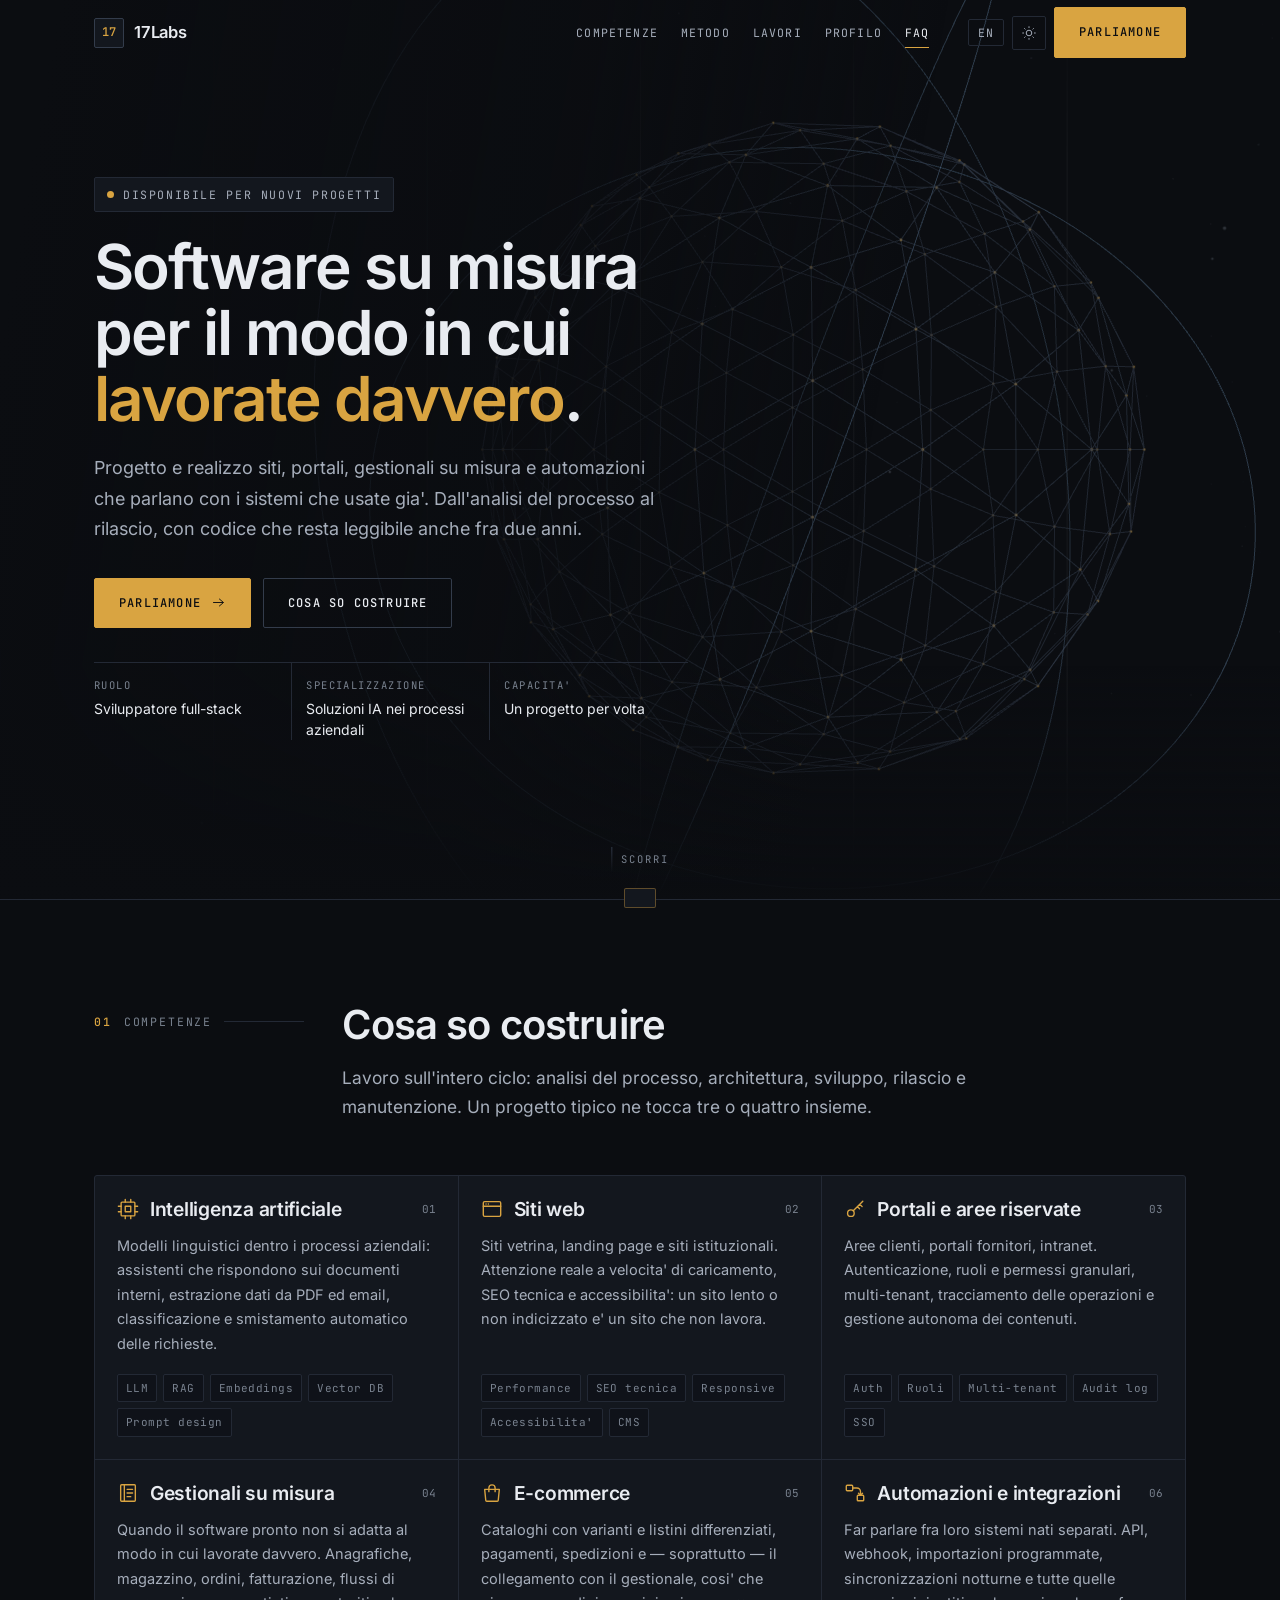
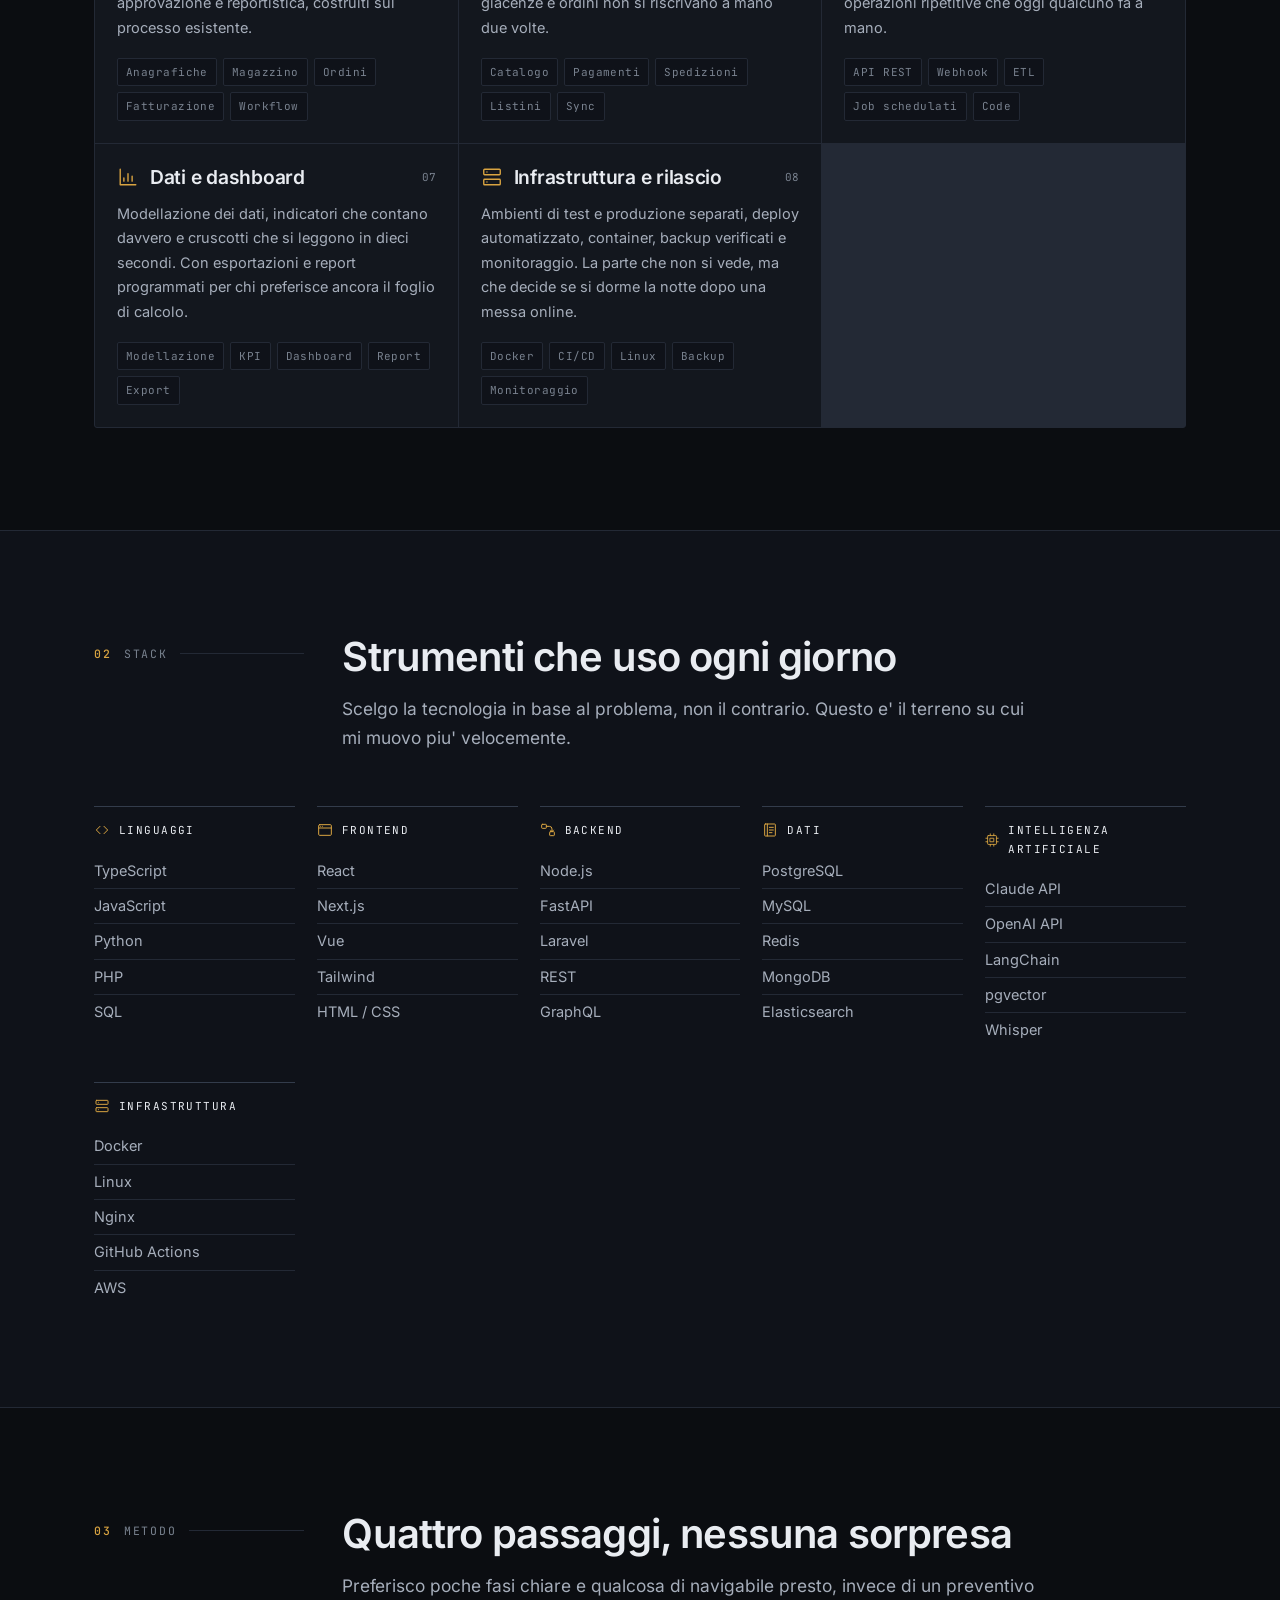
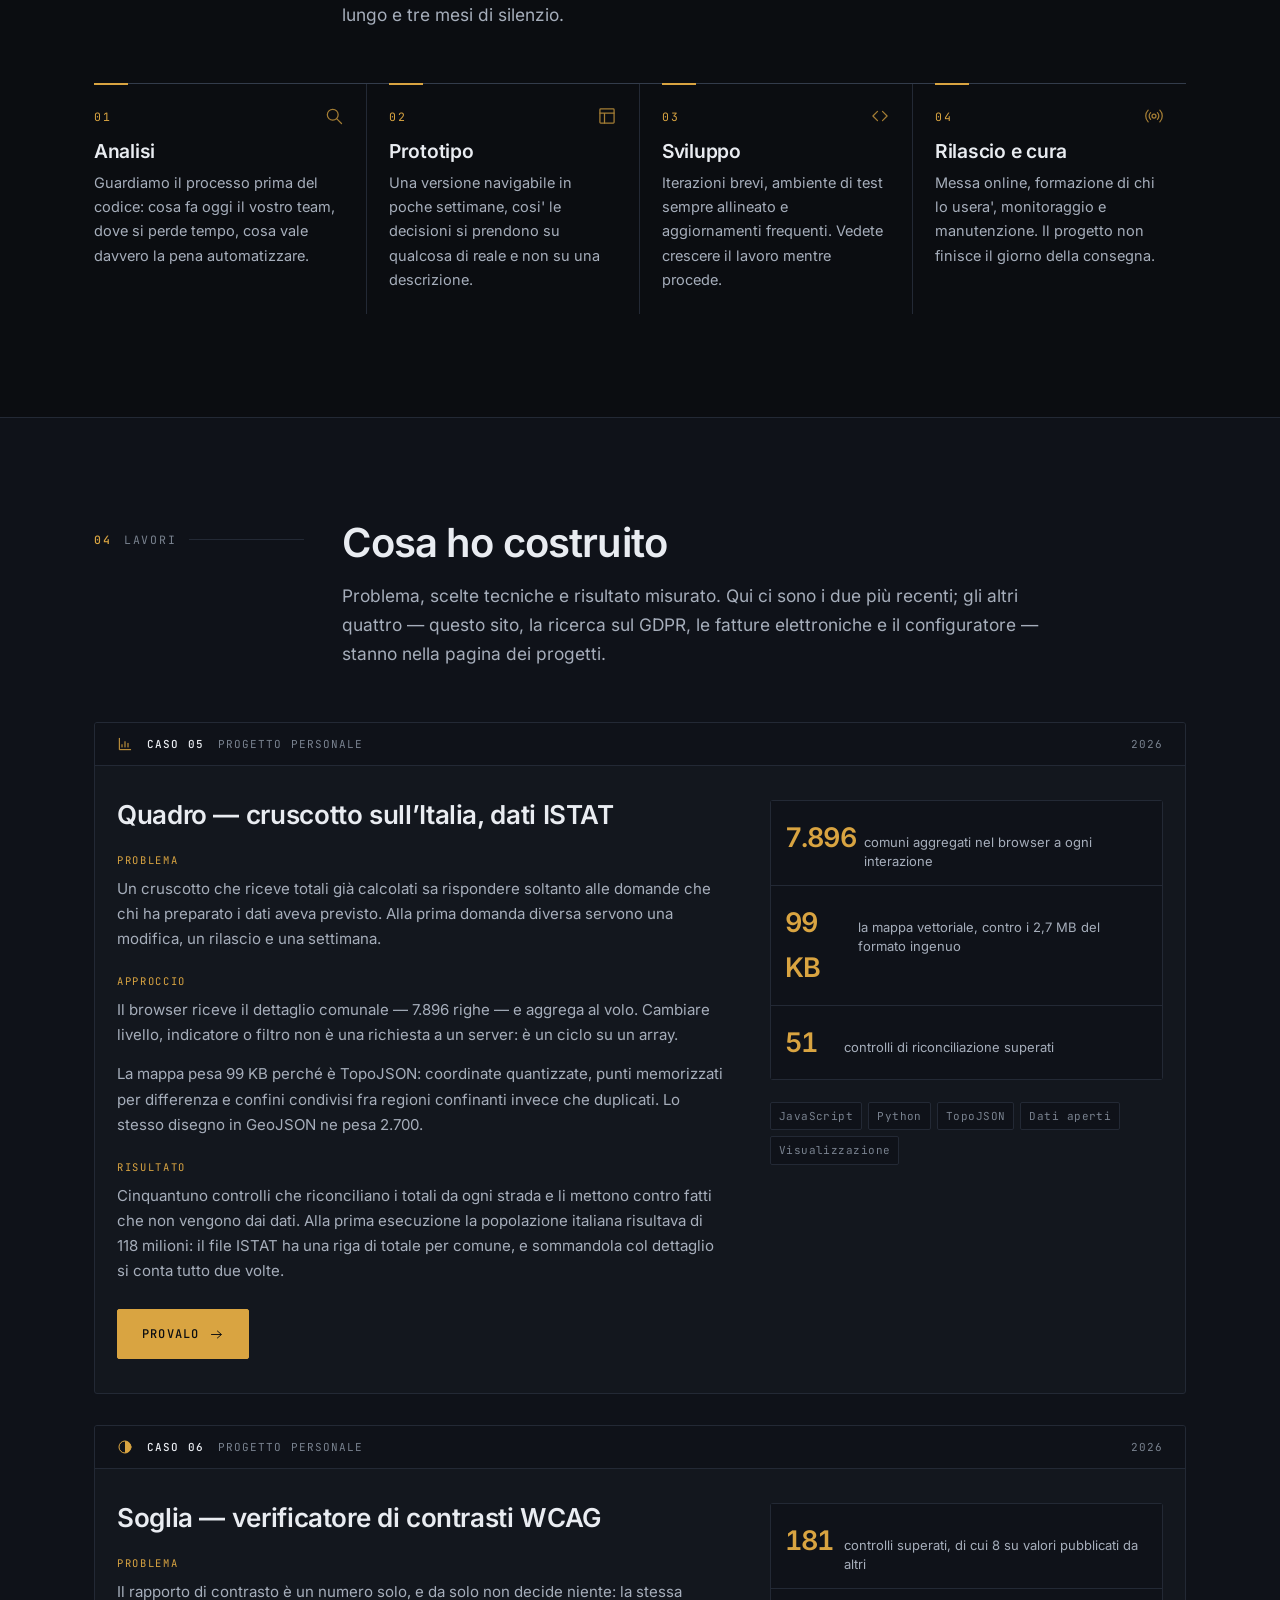
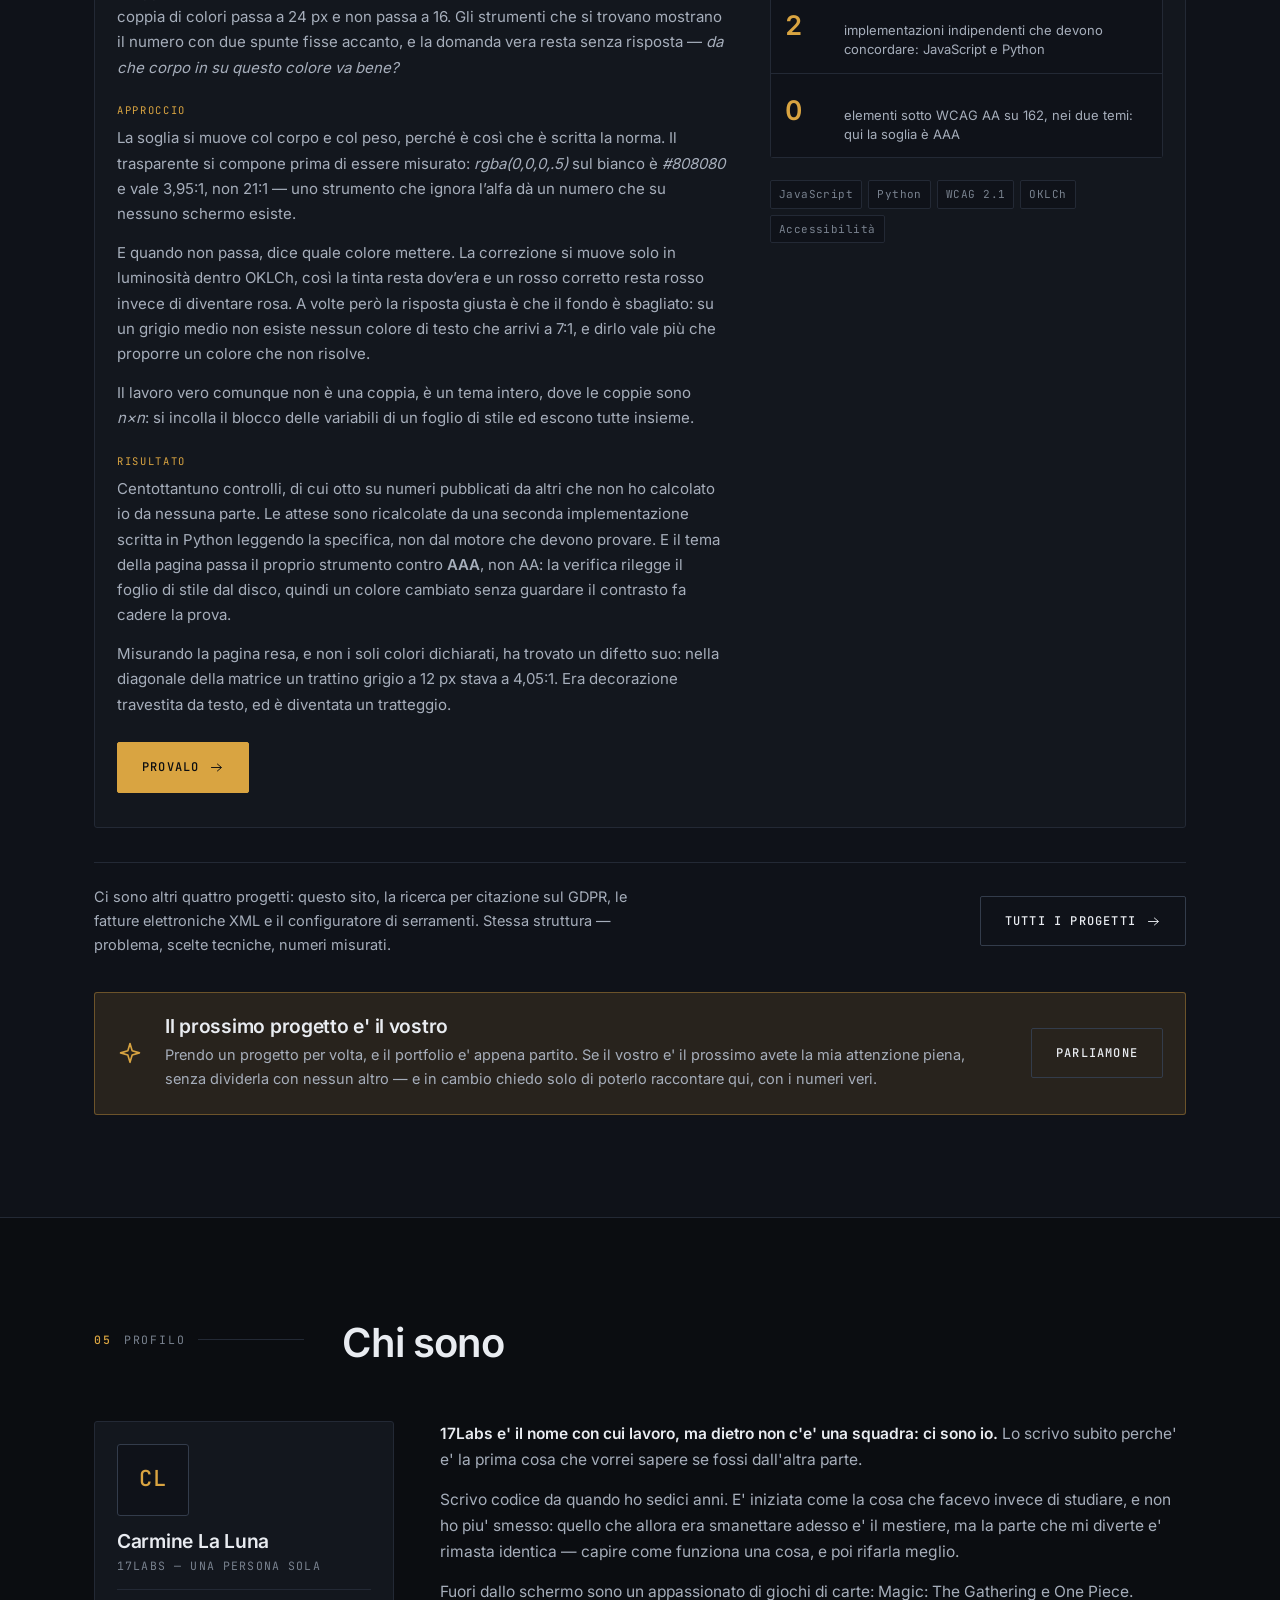
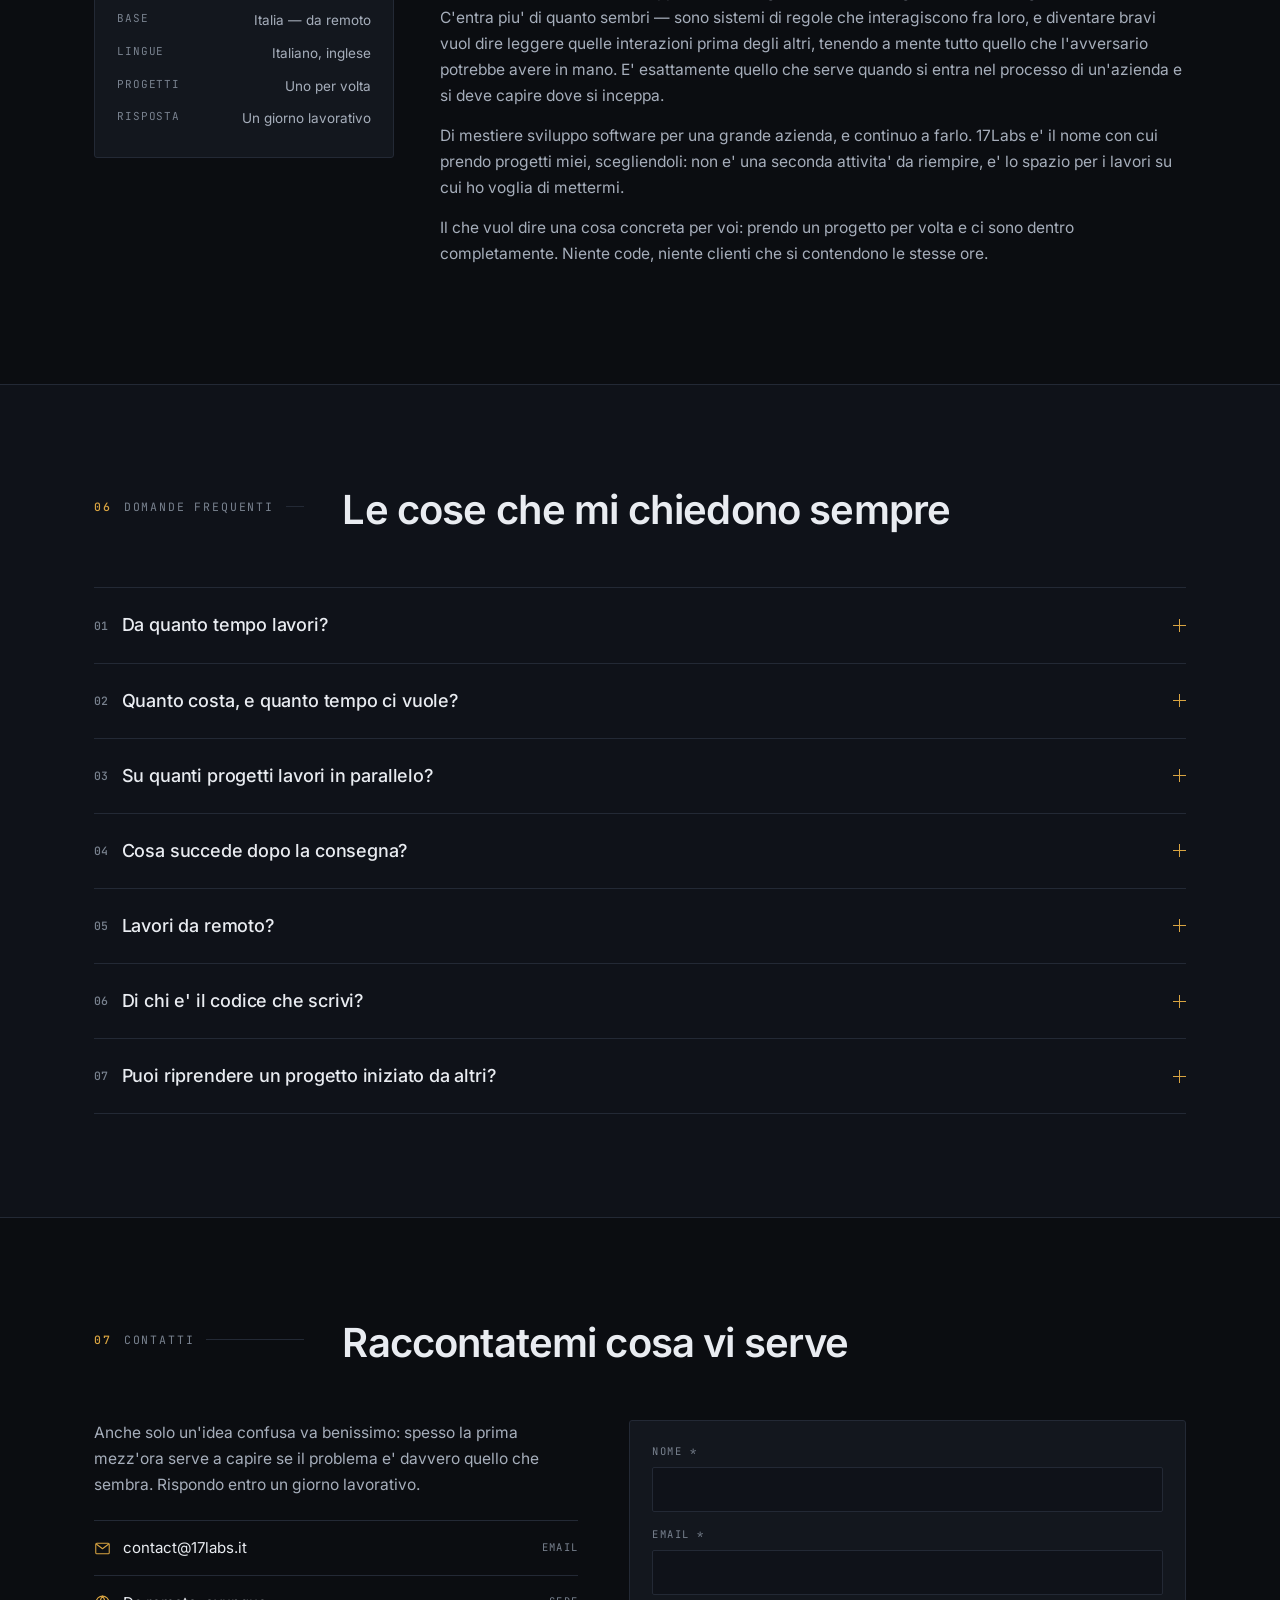
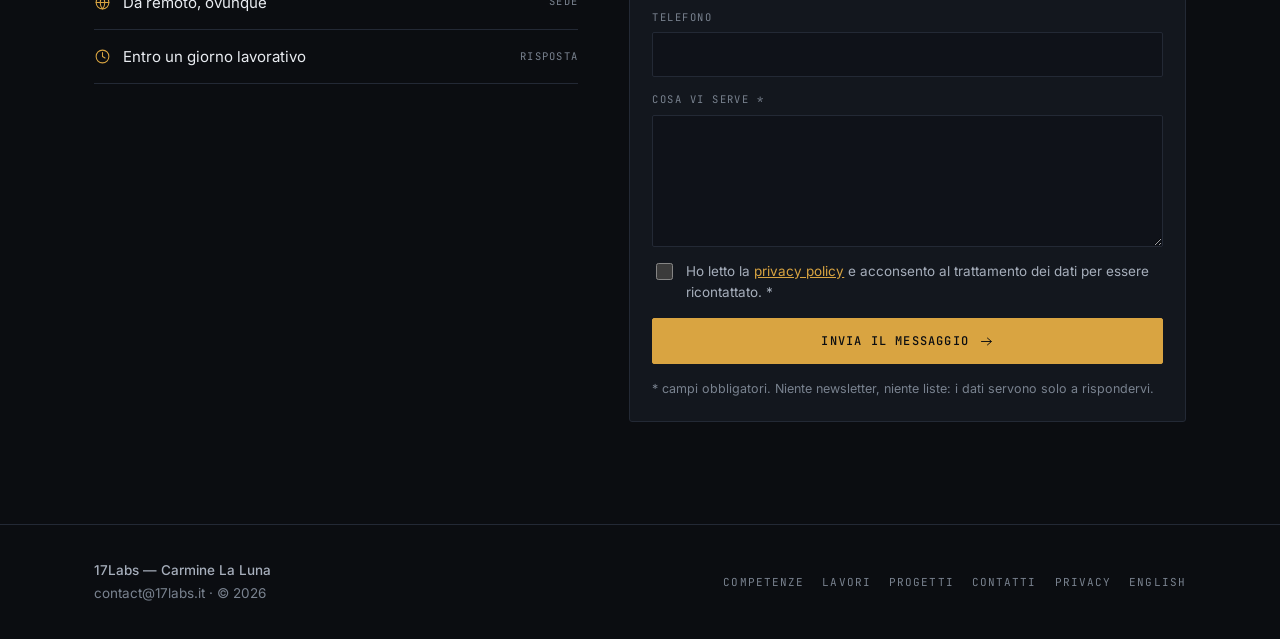
==== commit b8865692: "Sposta i casi studio in una pagina propria, due restano in home Sei schede di fila erano un muro. Ch" ====
--- a/index.html
+++ b/index.html
@@ -404,10 +404,11 @@
 </section>
 
 <!-- ============================ LAVORI ============================
-     CASO 01 e' reale e verificabile: descrive questo sito, e ogni
-     numero citato si controlla aprendo i sorgenti.
-     I casi successivi si aggiungono duplicando <article class="case">,
-     uno per progetto vero. Meglio uno documentato bene che tre vaghi.
+     Qui stanno le DUE schede piu' recenti. Tutte e sei sono in
+     progetti.html: sei casi studio di fila erano un muro, e chi
+     arrivava dalla ricerca non ne leggeva nessuno.
+     Una scheda nuova si aggiunge di la'; qui si spostano le due
+     ultime, e si aggiorna il sommario che dice quante sono le altre.
 ================================================================= -->
 <section class="section section--alt" id="lavori">
   <div class="wrap">
@@ -416,262 +417,15 @@
       <div>
         <h2>Cosa ho costruito</h2>
         <p class="lede">
-          Problema, scelte tecniche e risultato misurato. Comincio dal progetto che state
-          gia' guardando: e' il modo piu' diretto di far vedere come lavoro.
+          Problema, scelte tecniche e risultato misurato. Qui ci sono i due pi&ugrave; recenti;
+          gli altri quattro &mdash; questo sito, la ricerca sul GDPR, le fatture elettroniche e il
+          configuratore &mdash; stanno nella pagina dei progetti.
         </p>
       </div>
     </div>
 
+    <!-- Referenza a Quadro. -->
     <article class="case reveal">
-      <div class="case__bar">
-        <svg class="ico" aria-hidden="true"><use href="#i-browser"></use></svg>
-        <b>Caso 01</b>
-        <span>Progetto personale</span>
-        <span>2026</span>
-      </div>
-
-      <div class="case__body">
-        <div>
-          <h3>Questo sito</h3>
-
-          <div class="block">
-            <span class="block__k">Problema</span>
-            <p>I siti degli sviluppatori si somigliano tutti: stesso template, stesse
-               animazioni, stesse frasi. Nessuno di loro dimostra niente — raccontano
-               competenze invece di mostrarle. Volevo un sito che fosse esso stesso la
-               prova, non la descrizione della prova, e che si potesse aprire davanti a
-               un responsabile acquisti senza doverlo spiegare.</p>
-          </div>
-
-          <div class="block">
-            <span class="block__k">Approccio</span>
-            <p>Nessun framework e nessuna libreria di componenti: un file HTML per lingua,
-               un foglio di stile, due file JavaScript. Si apre, si legge, si modifica —
-               e non c'e' nessun passaggio di build da rifare fra un anno.</p>
-            <p>L'intestazione e' una scena three.js. La struttura che vedete e' una
-               geodetica ricavata da un icosaedro suddiviso: 162 nodi e 480 spigoli,
-               ottenuti de-duplicando a mano i vertici che la libreria restituisce ripetuti.
-               I nodi partono sparsi fuori campo e convergono nella posizione esatta in poco
-               piu' di un secondo — e' la cosa che faccio di mestiere, messa in figura.</p>
-            <p>La scena non ha una palette propria: legge i colori dal CSS. Quando si cambia
-               tema, il 3D rilegge le stesse variabili della pagina, quindi non possono
-               andare fuori sincrono. Si ferma quando esce dallo schermo, e con
-               <em>prefers-reduced-motion</em> disegna un fotogramma solo, con la struttura
-               gia' montata.</p>
-            <p>L'accessibilita' l'ho verificata misurando, non a occhio: uno script percorre
-               ogni elemento di testo nei due temi e calcola il rapporto di contrasto contro
-               lo sfondo reale, quello che risulta dopo aver risalito gli antenati. 356
-               elementi, nessuno sotto la soglia WCAG AA. Ha trovato un errore che a vista
-               non si vedeva: nel menu compatto il pulsante ereditava il colore della lista
-               e finiva grigio su ottone, 1.01:1.</p>
-            <p>Nessuna chiamata a domini esterni per rendere la pagina: caratteri tipografici
-               e three.js sono ospitati qui dentro. L'unica richiesta in uscita parte quando
-               qualcuno invia il modulo di contatto.</p>
-          </div>
-
-          <div class="block">
-            <span class="block__k">Risultato</span>
-            <p>Una pagina che si spiega da sola a chi sa leggere il codice, e che chi non lo
-               sa leggere si ricorda comunque. Sobria abbastanza da mandarla a un'azienda,
-               tecnica abbastanza da non sembrare comprata.</p>
-          </div>
-        </div>
-
-        <div>
-          <div class="metrics">
-            <div class="metric"><b>356</b><span>elementi di testo verificati contro WCAG AA nei due temi, zero sotto soglia</span></div>
-            <div class="metric"><b>162</b><span>nodi e 480 spigoli calcolati nel browser a ogni fotogramma</span></div>
-            <div class="metric"><b>0</b><span>framework, librerie di componenti, passaggi di build</span></div>
-            <div class="metric"><b>0</b><span>chiamate a domini esterni per rendere la pagina</span></div>
-          </div>
-          <ul class="tags"><li>HTML</li><li>CSS</li><li>JavaScript</li><li>three.js</li><li>WebGL</li><li>WCAG AA</li></ul>
-        </div>
-      </div>
-    </article>
-
-
-    <!-- ============================================================
-         Unica referenza a Norma dentro il sito. Il progetto vive per
-         conto suo, su un dominio suo: qui c'e' solo la scheda e il
-         collegamento in uscita.
-         SEGNAPOSTO: aggiorna l'indirizzo quando lo pubblichi.
-         ============================================================ -->
-    <article class="case reveal" style="margin-top:clamp(20px,2.4vw,32px)">
-      <div class="case__bar">
-        <svg class="ico" aria-hidden="true"><use href="#i-search"></use></svg>
-        <b>Caso 02</b>
-        <span>Progetto personale</span>
-        <span>2026</span>
-      </div>
-
-      <div class="case__body">
-        <div>
-          <h3>Norma — ricerca per citazione su un corpus giuridico</h3>
-
-          <div class="block">
-            <span class="block__k">Problema</span>
-            <p>Un assistente che risponde sui documenti interni di un'azienda ha un
-               vincolo che gli assistenti generici non hanno: deve <em>citare</em>, non
-               parafrasare. Se non si puo' risalire al paragrafo esatto, la risposta non
-               e' verificabile, e una risposta non verificabile in azienda non si puo'
-               usare.</p>
-          </div>
-
-          <div class="block">
-            <span class="block__k">Approccio</span>
-            <p>Ricerca a citazione esatta sul GDPR, interamente nel browser: nessun
-               server, nessun modello, nessuna chiave. L'unita' di recupero e' il comma,
-               non l'articolo, cosi' la risposta e' "Articolo 33, paragrafo 1" e non due
-               pagine di testo.</p>
-            <p>La scelta di non usare un modello a embedding e' misurata, non assunta:
-               45 domande scritte prima di guardare i risultati, e un'ablazione che
-               spegne una correzione per volta. Il motore lessicale arriva al 56 % dove
-               BM25 nudo si ferma al 18 %, e costa 156 KB invece di 30 MB.</p>
-          </div>
-
-          <div class="block">
-            <span class="block__k">Risultato</span>
-            <p>Uno strumento che si prova in dieci secondi e si verifica riga per riga —
-               e un preventivo quantificato per il passo successivo, invece che
-               immaginato.</p>
-          </div>
-
-          <div style="margin-top:clamp(18px,2vw,26px)">
-            <a class="btn btn--primary" href="https://norma.17labs.it/" rel="noopener">
-              Provalo
-              <svg class="ico" aria-hidden="true"><use href="#i-arrow"></use></svg>
-            </a>
-          </div>
-        </div>
-
-        <div>
-          <div class="metrics">
-            <div class="metric"><b>56 %</b><span>delle domande hanno l'articolo giusto al primo posto</span></div>
-            <div class="metric"><b>586</b><span>brani indicizzati: 413 commi e 173 considerando</span></div>
-            <div class="metric"><b>156 KB</b><span>sul filo, contro i circa 30 MB di un modello a embedding</span></div>
-          </div>
-          <ul class="tags"><li>JavaScript</li><li>Python</li><li>BM25</li><li>NLP</li><li>Recupero informazioni</li></ul>
-        </div>
-      </div>
-    </article>
-
-
-    <!-- Unica referenza a Estratto. Il progetto vive per conto suo,
-         su estratto.17labs.it: qui c'e' la scheda e il collegamento. -->
-    <article class="case reveal" style="margin-top:clamp(20px,2.4vw,32px)">
-      <div class="case__bar">
-        <svg class="ico" aria-hidden="true"><use href="#i-ledger"></use></svg>
-        <b>Caso 03</b>
-        <span>Progetto personale</span>
-        <span>2026</span>
-      </div>
-
-      <div class="case__body">
-        <div>
-          <h3>Estratto — fatture elettroniche leggibili nel browser</h3>
-
-          <div class="block">
-            <span class="block__k">Problema</span>
-            <p>Dal 2019 la fattura fra imprese in Italia e' un file XML, e chi la
-               riceve non riesce a leggerla: e' marcatura, non un documento. Per una
-               verifica veloce si finisce a caricarla su un sito qualsiasi — un
-               documento che contiene i dati dei propri clienti.</p>
-          </div>
-
-          <div class="block">
-            <span class="block__k">Approccio</span>
-            <p>Si trascina il file e lo si legge in chiaro, con i codici tradotti e
-               l'esportazione in CSV. Tutto nel browser: nessuna richiesta parte, e non
-               e' una promessa — si verifica aprendo il pannello di rete.</p>
-            <p>Oltre a mostrarla, controlla i conti: lo schema dello Sdi verifica che i
-               campi ci siano, non che il 22 % di 100 faccia 22. Il controllo piu'
-               delicato e' quello sulle rate, perche' con la scissione dei pagamenti e
-               con la ritenuta d'acconto sono legittimamente piu' basse del totale.
-               Segnalarle come anomalie avrebbe reso lo strumento inservibile: la
-               differenza fra «torna», «nota» e «attenzione» e' il prodotto.</p>
-          </div>
-
-          <div class="block">
-            <span class="block__k">Risultato</span>
-            <p>Nove casi di prova con l'esito calcolato a mano, due dei quali rotti di
-               proposito. La suite e' stata provata rompendo il lettore in tre modi
-               diversi: tutte e tre le mutazioni vengono intercettate.</p>
-          </div>
-
-          <div style="margin-top:clamp(18px,2vw,26px)">
-            <a class="btn btn--primary" href="https://estratto.17labs.it/" rel="noopener">
-              Provalo
-              <svg class="ico" aria-hidden="true"><use href="#i-arrow"></use></svg>
-            </a>
-          </div>
-        </div>
-
-        <div>
-          <div class="metrics">
-            <div class="metric"><b>0</b><span>byte inviati: il documento non lascia il computer di chi lo apre</span></div>
-            <div class="metric"><b>113</b><span>verifiche su 9 casi, con le attese calcolate a mano</span></div>
-            <div class="metric"><b>26 KB</b><span>sul filo, esempi compresi, senza nessuna dipendenza</span></div>
-          </div>
-          <ul class="tags"><li>JavaScript</li><li>XML</li><li>FatturaPA</li><li>Parsing</li><li>Validazione</li></ul>
-        </div>
-      </div>
-    </article>
-
-
-    <!-- Referenza a Distinta. Il progetto vive per conto suo. -->
-    <article class="case reveal" style="margin-top:clamp(20px,2.4vw,32px)">
-      <div class="case__bar">
-        <svg class="ico" aria-hidden="true"><use href="#i-draft"></use></svg>
-        <b>Caso 04</b><span>Progetto personale</span><span>2026</span>
-      </div>
-      <div class="case__body">
-        <div>
-          <h3>Distinta &mdash; configuratore di prodotto su misura</h3>
-          <div class="block">
-            <span class="block__k">Problema</span>
-            <p>&Egrave; la cosa che le PMI manifatturiere chiedono pi&ugrave; spesso e trovano
-               meno. Chi vende serramenti o arredo su misura rif&agrave; a mano lo stesso
-               preventivo ogni giorno, e ogni combinazione impossibile scoperta tardi
-               &egrave; un ordine che torna indietro dall&rsquo;officina.</p>
-          </div>
-          <div class="block">
-            <span class="block__k">Approccio</span>
-            <p>Le incompatibilit&agrave; sono simmetriche: se scegli prima il vetro triplo
-               sparisce il profilo sottile, se scegli prima il profilo sparisce il vetro. Un
-               configuratore che gestisce una direzione sola costringe a tornare indietro e
-               indovinare. E ogni opzione spenta dice il motivo, perch&eacute; un grigio senza
-               spiegazione viene letto come un guasto del sito.</p>
-            <p>Il prodotto non &egrave; nel codice: opzioni, prezzi, regole e vincoli stanno in
-               un file di dati. Il disegno tecnico &egrave; in scala vera &mdash; le unit&agrave;
-               sono millimetri &mdash; e si ridisegna con le quote a ogni modifica.</p>
-          </div>
-          <div class="block">
-            <span class="block__k">Risultato</span>
-            <p>Tutte le 2.560 combinazioni enumerate, e una visita completa dello spazio
-               raggiungibile che dimostra che <em>nessuno, cliccando, pu&ograve; comporre un
-               prodotto che non si fabbrica</em>. Il controllo ha trovato subito un difetto
-               vero: la configurazione predefinita del catalogo violava un vincolo del
-               catalogo stesso.</p>
-          </div>
-          <div style="margin-top:clamp(18px,2vw,26px)">
-            <a class="btn btn--primary" href="https://distinta.17labs.it/" rel="noopener">
-              Provalo <svg class="ico" aria-hidden="true"><use href="#i-arrow"></use></svg>
-            </a>
-          </div>
-        </div>
-        <div>
-          <div class="metrics">
-            <div class="metric"><b>0</b><span>configurazioni impossibili raggiungibili, su 664 stati e 10.616 mosse</span></div>
-            <div class="metric"><b>2.560</b><span>combinazioni di opzioni, enumerate tutte</span></div>
-            <div class="metric"><b>19 KB</b><span>sul filo, senza nessuna dipendenza</span></div>
-          </div>
-          <ul class="tags"><li>JavaScript</li><li>SVG</li><li>Motore di regole</li><li>Preventivazione</li></ul>
-        </div>
-      </div>
-    </article>
-
-    <!-- Referenza a Quadro. -->
-    <article class="case reveal" style="margin-top:clamp(20px,2.4vw,32px)">
       <div class="case__bar">
         <svg class="ico" aria-hidden="true"><use href="#i-chart"></use></svg>
         <b>Caso 05</b><span>Progetto personale</span><span>2026</span>
@@ -780,6 +534,17 @@
         </div>
       </div>
     </article>
+
+    <div class="altri reveal">
+      <p>Ci sono altri quattro progetti: questo sito, la ricerca per citazione sul GDPR, le
+         fatture elettroniche XML e il configuratore di serramenti. Stessa struttura &mdash;
+         problema, scelte tecniche, numeri misurati.</p>
+      <a class="btn btn--ghost" href="progetti.html">
+        Tutti i progetti
+        <svg class="ico" aria-hidden="true"><use href="#i-arrow"></use></svg>
+      </a>
+    </div>
+
 
     <div class="next reveal">
       <svg class="ico" aria-hidden="true"><use href="#i-spark"></use></svg>
@@ -1053,6 +818,7 @@
     <nav class="footer__links" aria-label="Collegamenti secondari">
       <a href="#competenze">Competenze</a>
       <a href="#lavori">Lavori</a>
+      <a href="progetti.html">Progetti</a>
       <a href="#contatti">Contatti</a>
       <a href="privacy.html">Privacy</a>
       <a href="en/" hreflang="en" lang="en">English</a>
--- a/assets/style.css
+++ b/assets/style.css
@@ -876,10 +876,28 @@
 .next h3 { margin-bottom: 6px; }
 .next p { color: var(--text-dim); font-size: 14.5px; margin: 0; }
 
+/* ---- rimando alla pagina dei progetti -----------------------------------
+   Sta fra le due schede in home e il riquadro di contatto, ed e'
+   volutamente piu' leggero del blocco .next: due riquadri pieni uno
+   dietro l'altro si leggono come un doppio invito, e quello che deve
+   vincere e' il secondo. Qui basta un filetto. */
+.altri {
+  display: flex;
+  flex-wrap: wrap;
+  align-items: center;
+  gap: var(--s-2) var(--s-3);
+  margin-top: var(--s-4);
+  padding-top: var(--s-3);
+  border-top: 1px solid var(--line);
+}
+.altri p { margin: 0; max-width: 64ch; color: var(--text-dim); font-size: 14.5px; }
+.altri .btn { margin-left: auto; }
+
 @media (max-width: 900px) {
   .case__body { grid-template-columns: 1fr; }
   .next { grid-template-columns: 1fr; }
   .next .btn { justify-self: start; }
+  .altri .btn { margin-left: 0; }
 }
 
 /* ---- profilo ----------------------------------------------------------- */
